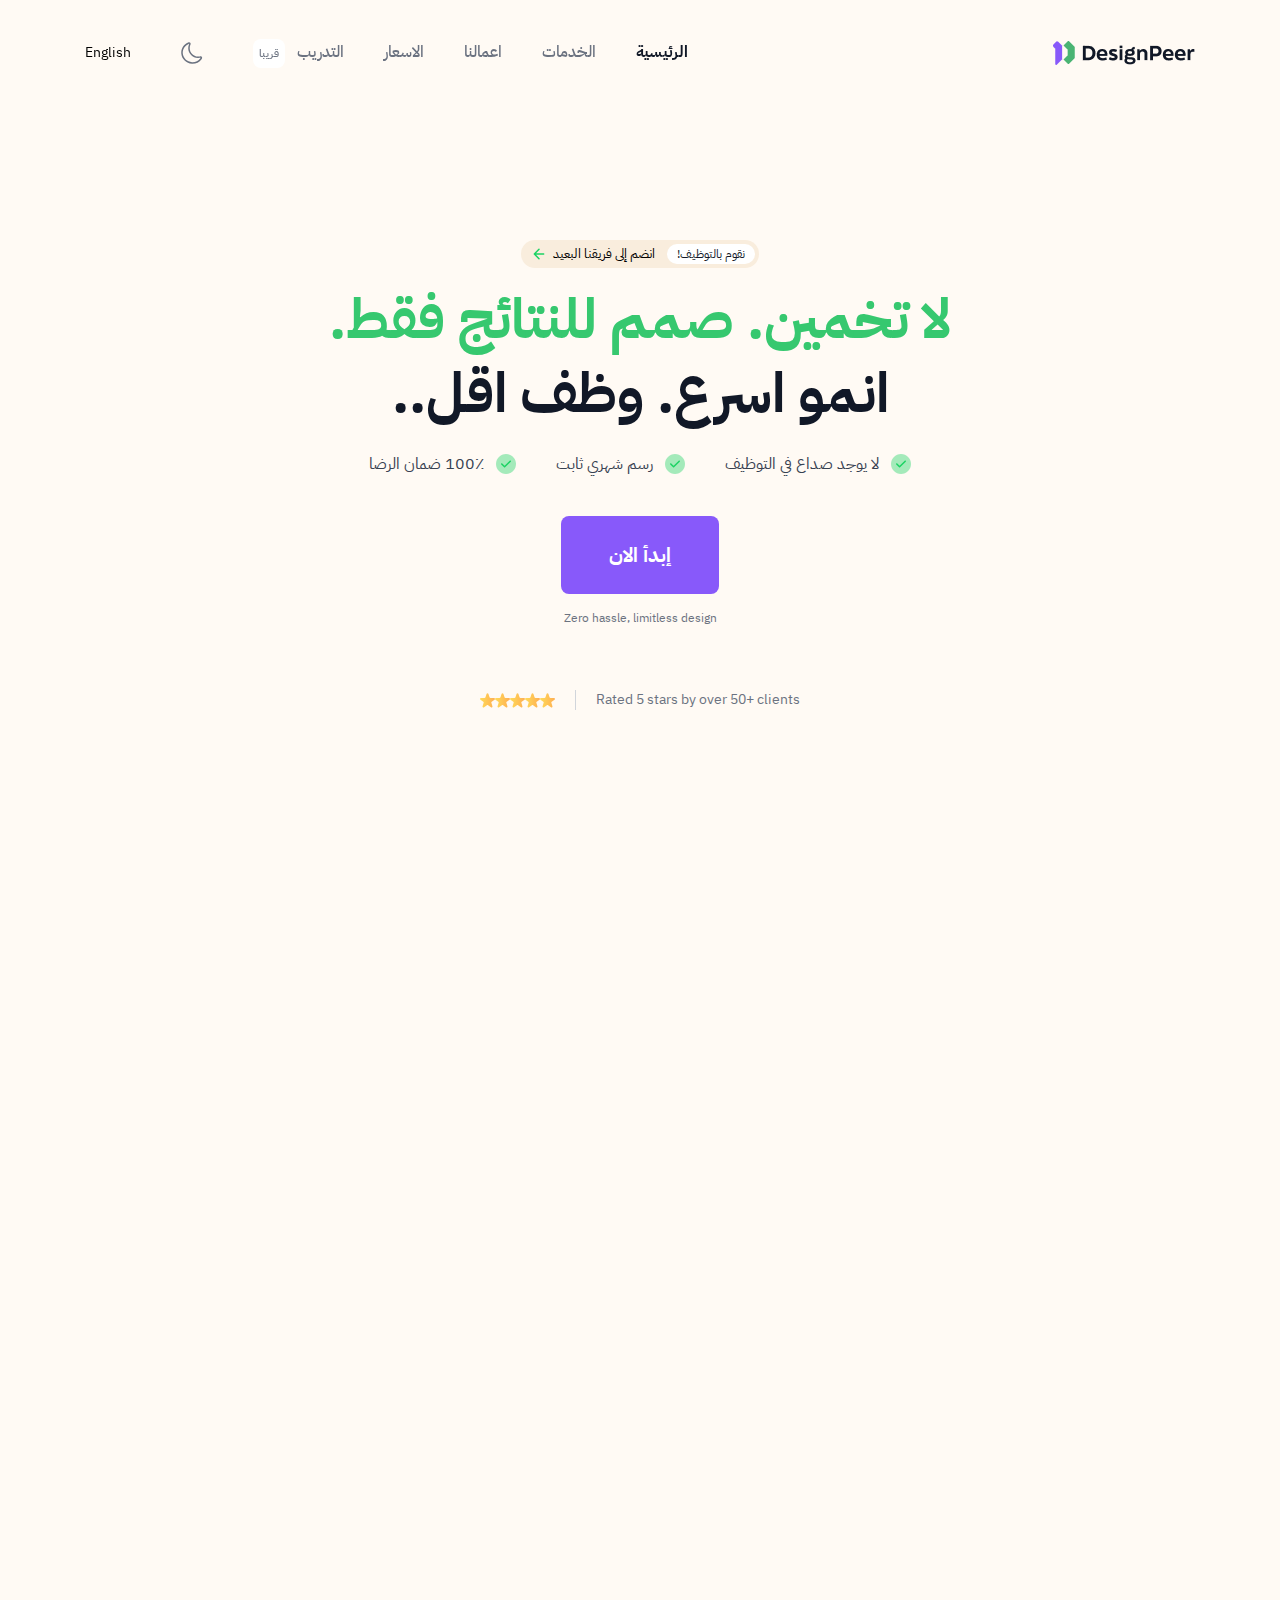
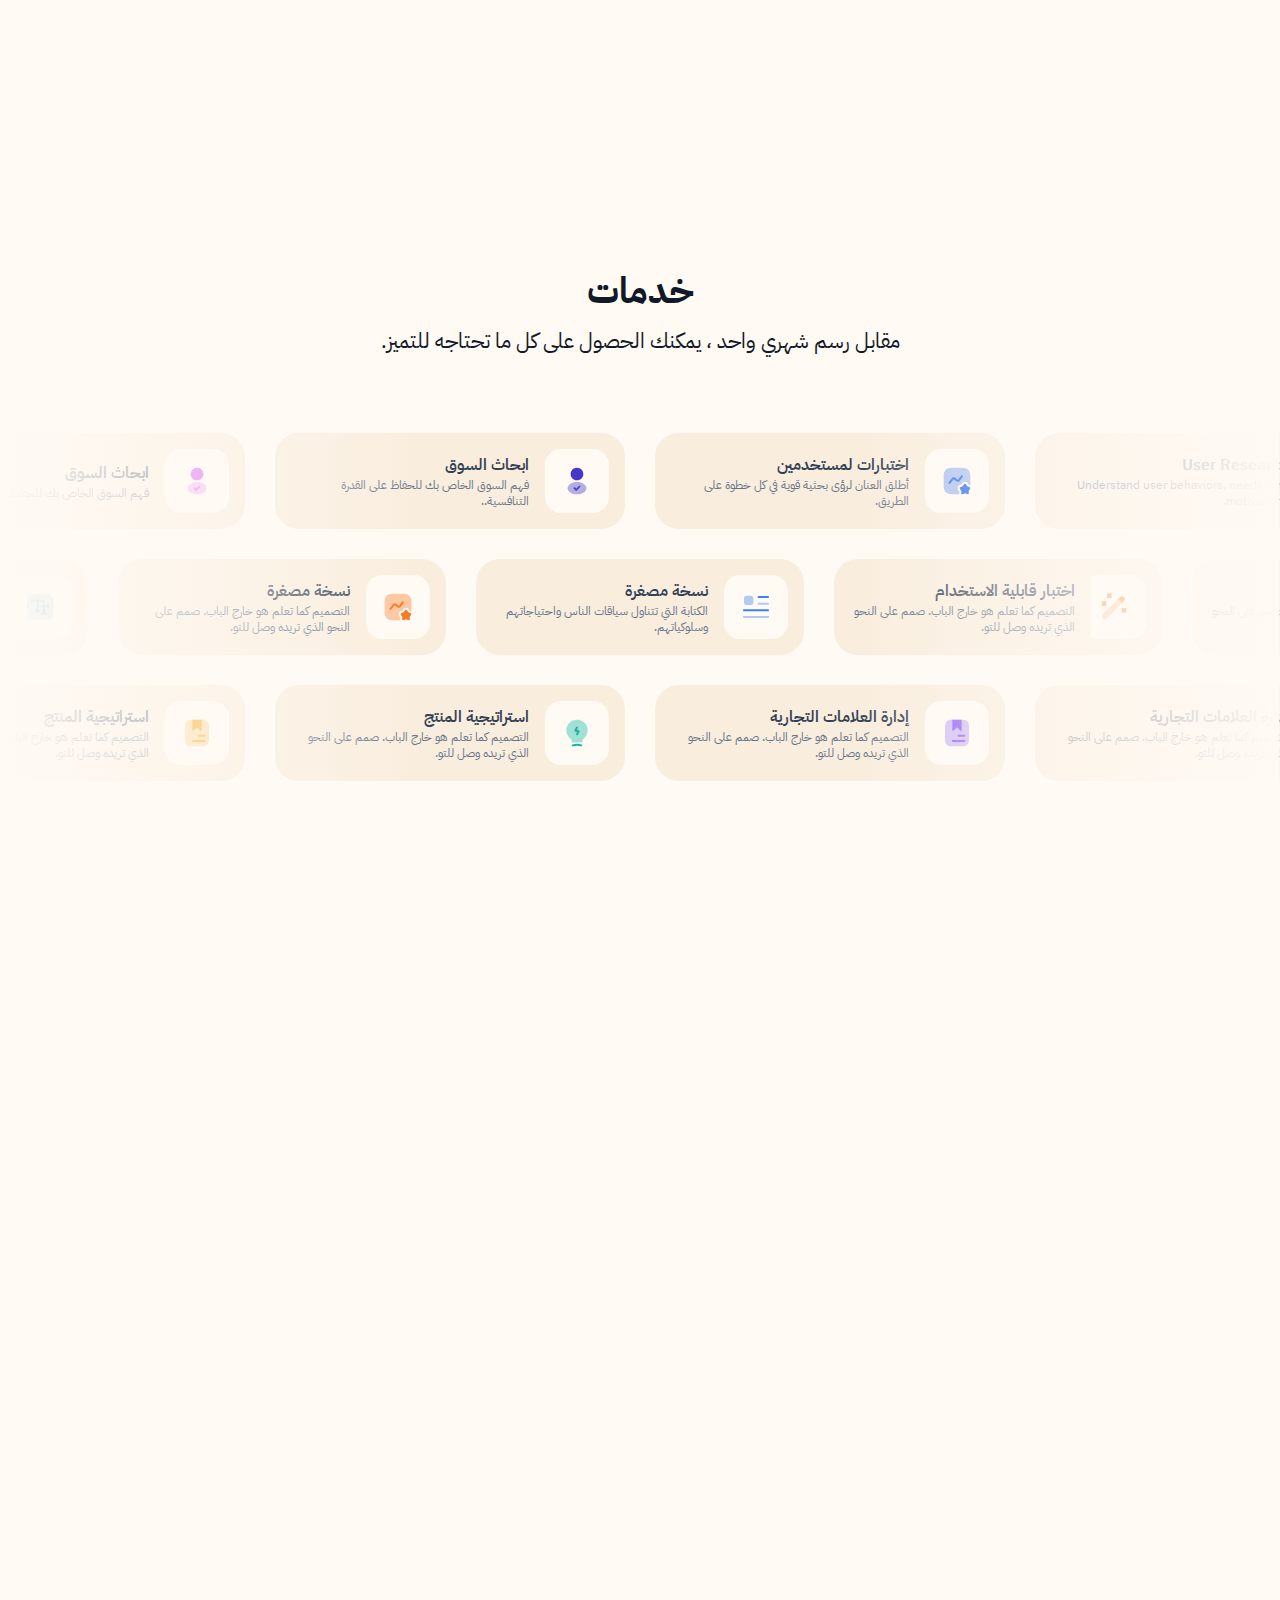
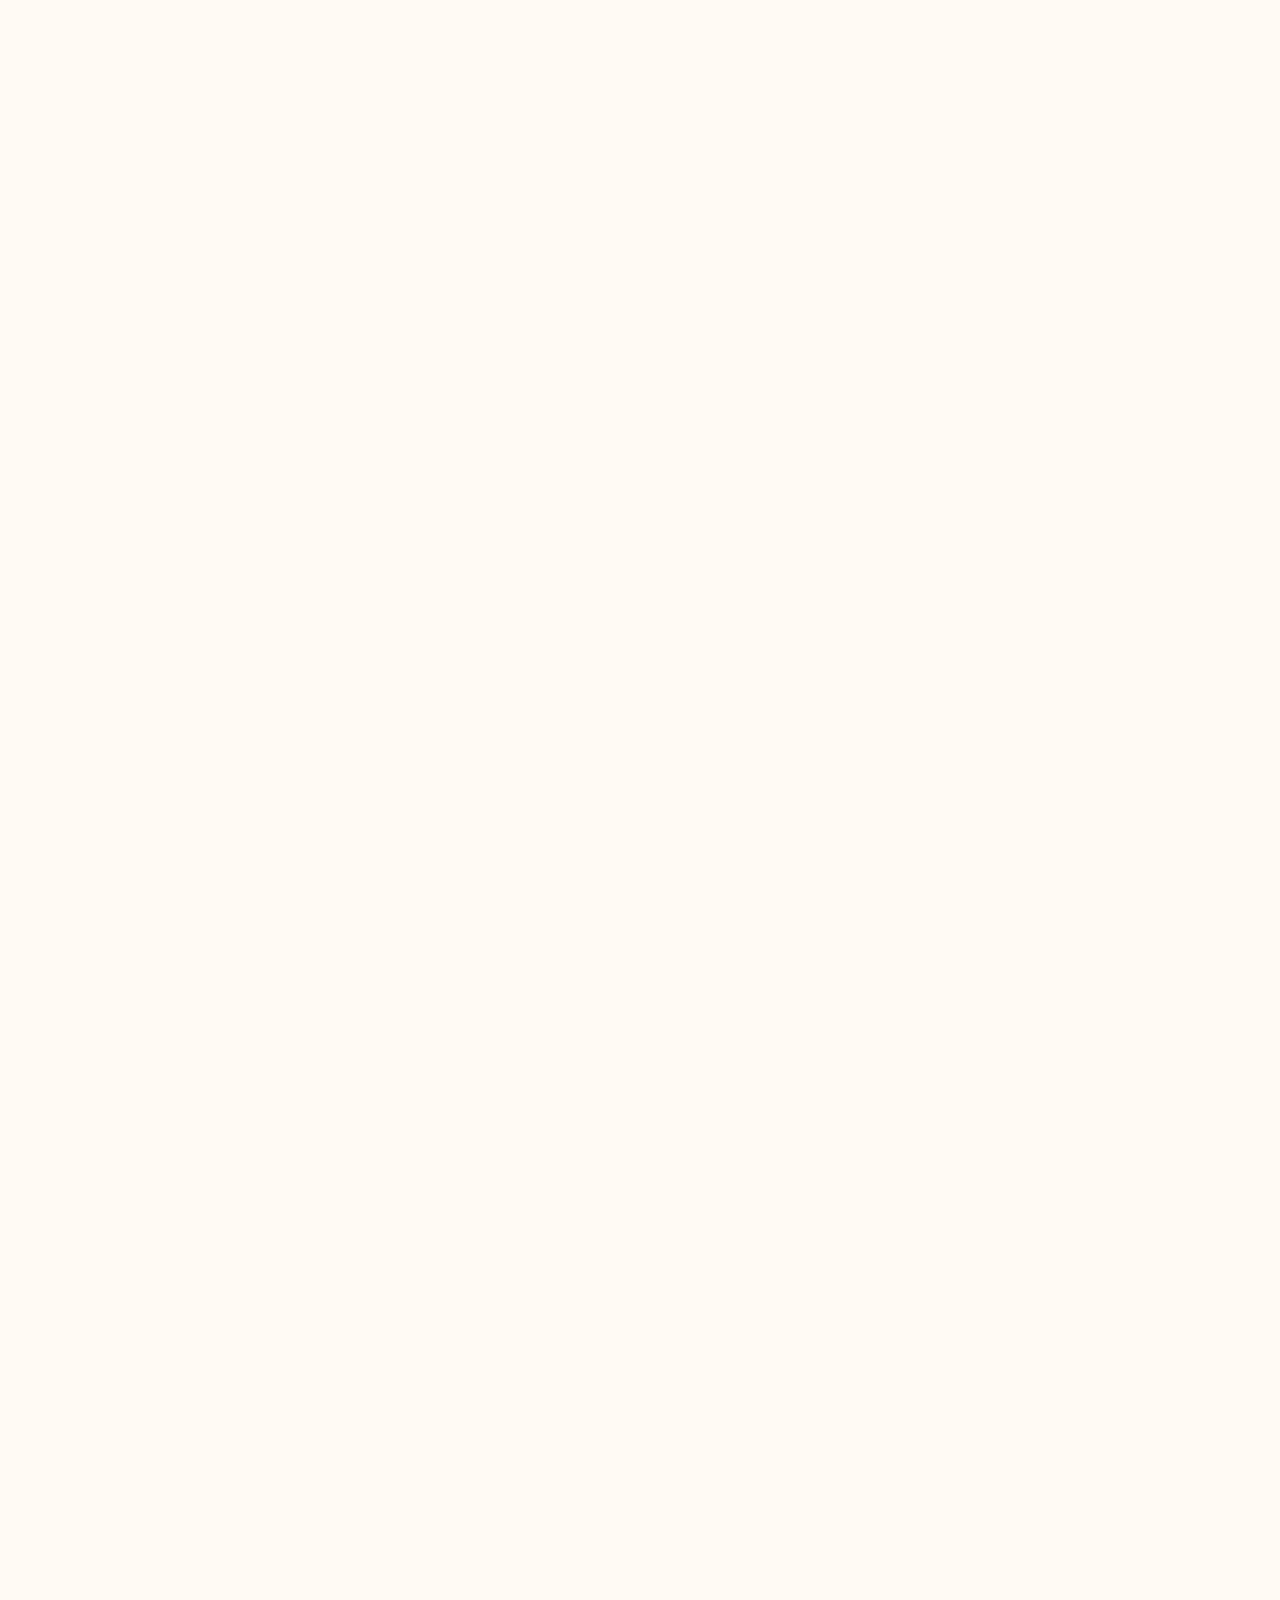
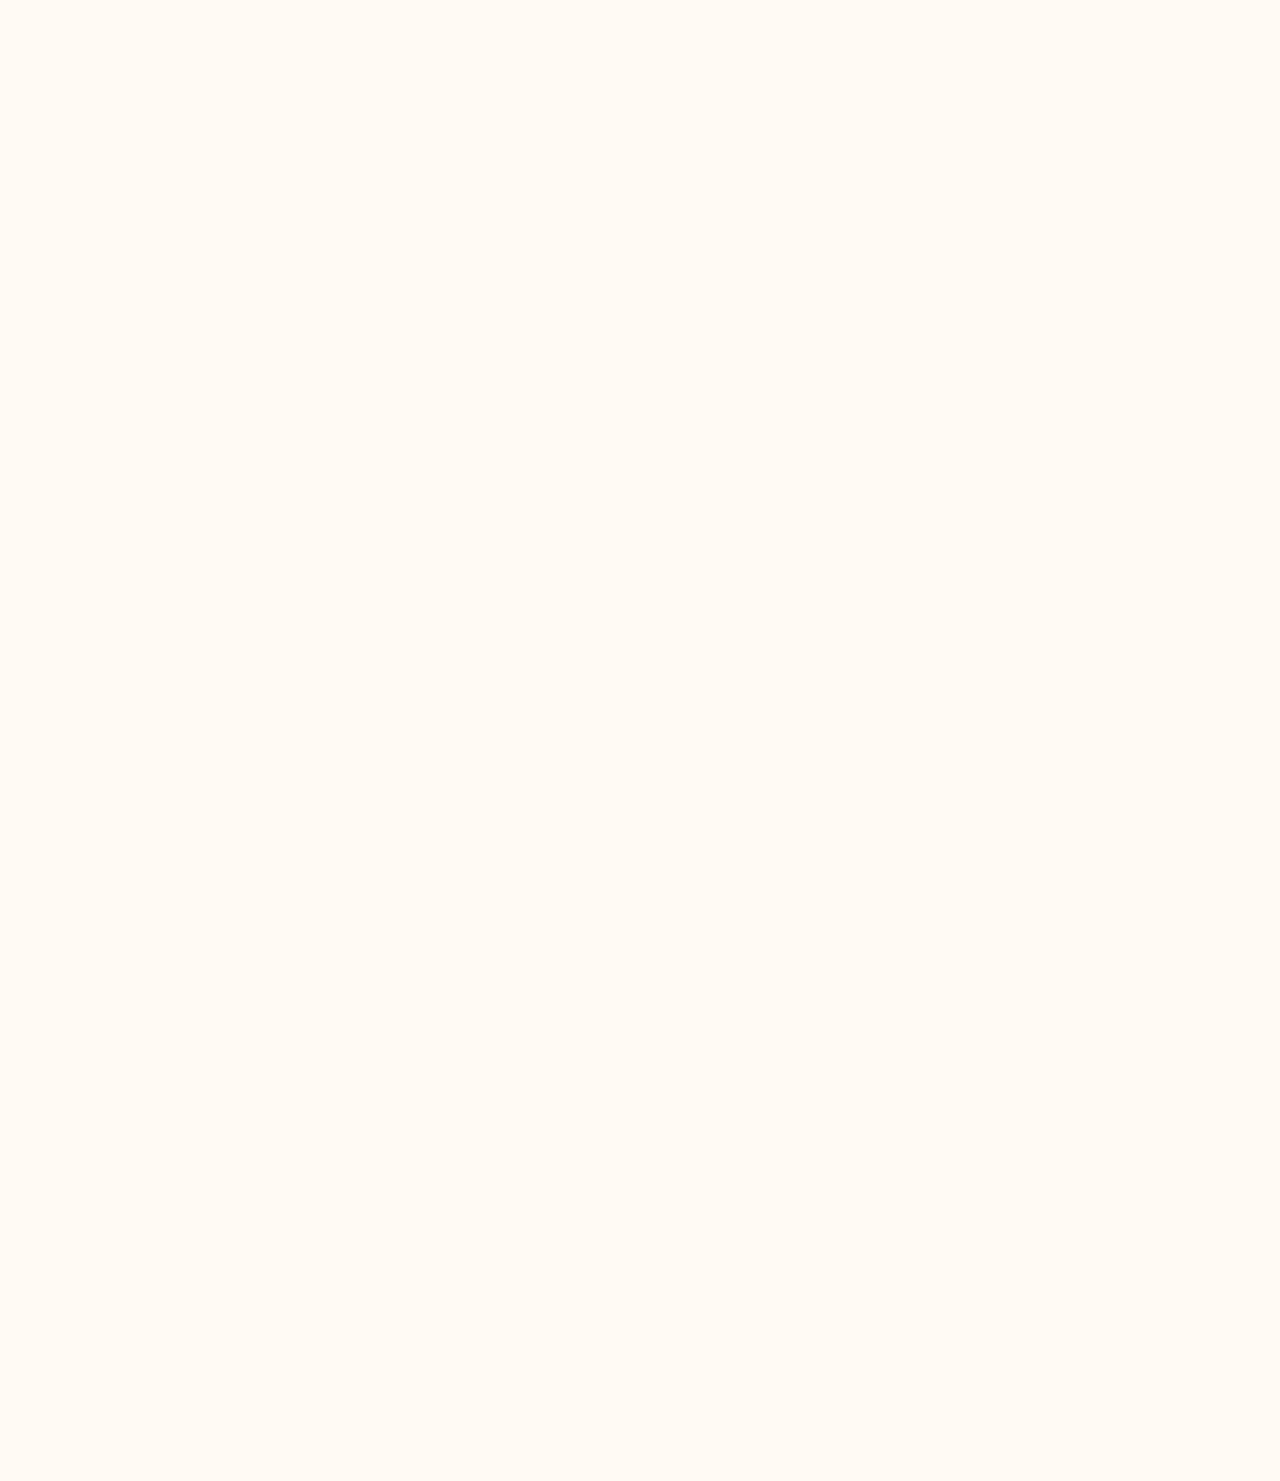
==== index-ar.html @ c89003fd "dfggf" ====
<!DOCTYPE html>
<html lang="en" dir="rtl">

<head>
    <meta charset="UTF-8" />
    <meta http-equiv="X-UA-Compatible" content="IE=edge" />
    <meta name="viewport" content="width=device-width, initial-scale=1.0" />
    <meta name="description" content="desccription will be here" />
    <title>Document</title>
    <link href="https://unpkg.com/aos@2.3.1/dist/aos.css" rel="stylesheet" />
    <link rel="stylesheet" href="https://cdnjs.cloudflare.com/ajax/libs/OwlCarousel2/2.3.4/assets/owl.carousel.css"
        integrity="sha512-UTNP5BXLIptsaj5WdKFrkFov94lDx+eBvbKyoe1YAfjeRPC+gT5kyZ10kOHCfNZqEui1sxmqvodNUx3KbuYI/A=="
        crossorigin="anonymous" referrerpolicy="no-referrer" />
    <link rel="stylesheet" href="https://cdnjs.cloudflare.com/ajax/libs/OwlCarousel2/2.3.4/assets/owl.theme.default.css"
        integrity="sha512-OTcub78R3msOCtY3Tc6FzeDJ8N9qvQn1Ph49ou13xgA9VsH9+LRxoFU6EqLhW4+PKRfU+/HReXmSZXHEkpYoOA=="
        crossorigin="anonymous" referrerpolicy="no-referrer" />
    <link rel="stylesheet" href="assets/css/styles.css" />
</head>

<body class="font-Grotesk rtl:font-IBM scroll-smooth">
    <div class="dark:bg-darkclr bg-[#FFFAF4]">
        <!-- start DP header  -->
        <header id="header" class="sticky top-0 z-50">
            <div class="container mx-auto">
                <div class="flex items-center justify-between py-10 px-6 md:px-0 md:py-0">
                    <a href="index-ar.html" class="logo">
                        <img class="block dark:hidden" src="assets/images/logo.png" alt="logo">
                        <img class="hidden dark:block" src="assets/images/logodark.png" alt="logo">
                    </a>
                    <div
                        class="mobile-menu transition z-auto duration-300 sm:flex flex-col md:flex-row  md:items-center justify-end fixed  w-screen md:w-auto md:h-auto h-screen top-0 left-0 hidden md:translate-x-0 dark:bg-[#0F141F] dark:md:bg-transparent bg-secondary md:bg-transparent md:static p-10 md:p-0">
                        <ul class="list-none md:flex  gap-10 py-10">
                            <li class="mb-10 md:mb-0 leading-6 w-full md:w-auto ">
                                <a class="dark:text-white text-[30px] md:text-base text-[#111827] font-bold"
                                    href="#">الرئيسية</a>
                            </li>
                            <li class="mb-10 md:mb-0 leading-6 w-full md:w-auto ">
                                <a class="dark:text-[#9CA3AF] text-[30px] md:text-base text-[#6B7280] font-medium"
                                    href="#">الخدمات</a>
                            </li>
                            <li class="mb-10 md:mb-0 leading-6 w-full md:w-auto ">
                                <a class="dark:text-[#9CA3AF] text-[30px] md:text-base text-[#6B7280] font-medium"
                                    href="#">اعمالنا</a>
                            </li>
                            <li class="mb-10 md:mb-0 leading-6 w-full md:w-auto ">
                                <a class="dark:text-[#9CA3AF] text-[30px] md:text-base text-[#6B7280] font-medium"
                                    href="#">الاسعار</a>
                            </li>
                            <li
                                class="pb-10 md:pb-0 leading-6 w-full md:w-auto md:border-none border-b dark:border-b-gray-600 ">
                                <a class="dark:text-[#9CA3AF] text-[30px] md:text-base text-[#6B7280] font-medium"
                                    href="#">
                                    التدريب
                                    <span
                                        class="p-1.5  ltr:ml-2 rtl:mr-2 bg-white t-[#6B7280] rounded-lg text-[11px] dark:bg-[#374151]">قريبا</span>
                                </a>
                            </li>
                            <div class="menu-close-btn absolute top-[30px] right-[30px] md:hidden">
                                <svg width="29" height="29" viewBox="0 0 29 29" fill="none"
                                    xmlns="http://www.w3.org/2000/svg">
                                    <path
                                        d="M24.4546 27C23.7301 27 23.0136 26.7362 22.4411 26.164L2.11485 5.84701C1.01705 4.74971 1.01705 2.92046 2.11485 1.82316C3.2129 0.725612 5.04377 0.725612 6.14182 1.82316L26.4681 22.1402C27.5619 23.2335 27.5658 25.0534 26.48 26.152C25.877 26.7091 25.1448 27 24.4546 27Z"
                                        fill="#475569" stroke="#0F141F" stroke-width="2" />
                                    <path
                                        d="M3.83684 27.2915C3.11235 27.2915 2.39583 27.0277 1.82335 26.4555C0.72555 25.3582 0.725551 23.529 1.82335 22.4317L22.1496 2.11467C23.2476 1.01712 25.0785 1.01712 26.1766 2.11467C27.2744 3.21197 27.2744 5.04122 26.1766 6.13852L5.85033 26.4555C5.27784 27.0277 4.56132 27.2915 3.83684 27.2915Z"
                                        fill="#475569" stroke="#0F141F" stroke-width="2" />
                                </svg>

                            </div>
                        </ul>
                        <div class="flex items-center justify-between">
                            <div id="dark-mode-btn" class="flex items-center md:mx-[50px]">
                                <svg class="block dark:hidden cursor-pointer" width="22" height="22" viewBox="0 0 22 22"
                                    fill="none" xmlns="http://www.w3.org/2000/svg">
                                    <path
                                        d="M11.4599 21.7501C11.2899 21.7501 11.1199 21.7501 10.9499 21.7401C5.34995 21.4901 0.669948 16.9801 0.279948 11.4801C-0.0600518 6.76011 2.66995 2.35011 7.06995 0.500114C8.31995 -0.0198855 8.97995 0.380114 9.25995 0.670114C9.53995 0.950114 9.92995 1.60011 9.40995 2.79011C8.94995 3.85011 8.71995 4.98011 8.72995 6.14011C8.74995 10.5701 12.4299 14.3301 16.9199 14.5101C17.5699 14.5401 18.2099 14.4901 18.8299 14.3801C20.1499 14.1401 20.6999 14.6701 20.9099 15.0101C21.1199 15.3501 21.3599 16.0801 20.5599 17.1601C18.4399 20.0601 15.0699 21.7501 11.4599 21.7501ZM1.76995 11.3701C2.10995 16.1301 6.16995 20.0301 11.0099 20.2401C14.2999 20.4001 17.4199 18.9001 19.3399 16.2801C19.4899 16.0701 19.5599 15.9201 19.5899 15.8401C19.4999 15.8301 19.3399 15.8201 19.0899 15.8701C18.3599 16.0001 17.5999 16.0501 16.8499 16.0201C11.5699 15.8101 7.24995 11.3801 7.21995 6.16011C7.21995 4.78011 7.48995 3.45011 8.03995 2.20011C8.13995 1.98011 8.15995 1.83011 8.16995 1.75011C8.07995 1.75011 7.91995 1.77011 7.65995 1.88011C3.84995 3.48011 1.48995 7.30011 1.76995 11.3701Z"
                                        fill="#6B7280" />
                                </svg>

                                <svg class="hidden dark:block cursor-pointer" width="22" height="22" viewBox="0 0 22 22"
                                    fill="none" xmlns="http://www.w3.org/2000/svg">
                                    <path
                                        d="M11 18.25C7 18.25 3.75 15 3.75 11C3.75 7 7 3.75 11 3.75C15 3.75 18.25 7 18.25 11C18.25 15 15 18.25 11 18.25ZM11 5.25C7.83 5.25 5.25 7.83 5.25 11C5.25 14.17 7.83 16.75 11 16.75C14.17 16.75 16.75 14.17 16.75 11C16.75 7.83 14.17 5.25 11 5.25Z"
                                        fill="#9CA3AF" />
                                    <path
                                        d="M11 21.96C10.45 21.96 10 21.55 10 21V20.92C10 20.37 10.45 19.92 11 19.92C11.55 19.92 12 20.37 12 20.92C12 21.47 11.55 21.96 11 21.96ZM18.14 19.14C17.88 19.14 17.63 19.04 17.43 18.85L17.3 18.72C16.91 18.33 16.91 17.7 17.3 17.31C17.69 16.92 18.32 16.92 18.71 17.31L18.84 17.44C19.23 17.83 19.23 18.46 18.84 18.85C18.65 19.04 18.4 19.14 18.14 19.14ZM3.86 19.14C3.6 19.14 3.35 19.04 3.15 18.85C2.76 18.46 2.76 17.83 3.15 17.44L3.28 17.31C3.67 16.92 4.3 16.92 4.69 17.31C5.08 17.7 5.08 18.33 4.69 18.72L4.56 18.85C4.37 19.04 4.11 19.14 3.86 19.14ZM21 12H20.92C20.37 12 19.92 11.55 19.92 11C19.92 10.45 20.37 10 20.92 10C21.47 10 21.96 10.45 21.96 11C21.96 11.55 21.55 12 21 12ZM1.08 12H1C0.45 12 0 11.55 0 11C0 10.45 0.45 10 1 10C1.55 10 2.04 10.45 2.04 11C2.04 11.55 1.63 12 1.08 12ZM18.01 4.99C17.75 4.99 17.5 4.89 17.3 4.7C16.91 4.31 16.91 3.68 17.3 3.29L17.43 3.16C17.82 2.77 18.45 2.77 18.84 3.16C19.23 3.55 19.23 4.18 18.84 4.57L18.71 4.7C18.52 4.89 18.27 4.99 18.01 4.99ZM3.99 4.99C3.73 4.99 3.48 4.89 3.28 4.7L3.15 4.56C2.76 4.17 2.76 3.54 3.15 3.15C3.54 2.76 4.17 2.76 4.56 3.15L4.69 3.28C5.08 3.67 5.08 4.3 4.69 4.69C4.5 4.89 4.24 4.99 3.99 4.99ZM11 2.04C10.45 2.04 10 1.63 10 1.08V1C10 0.45 10.45 0 11 0C11.55 0 12 0.45 12 1C12 1.55 11.55 2.04 11 2.04Z"
                                        fill="#9CA3AF" />
                                </svg>


                            </div>
                            <a href="index.html" class="dark:text-[#9CA3AF] font-IBM text-sm">English</a>
                        </div>
                    </div>
                    <span class="mobile-menu-btn block md:hidden">
                        <svg width="40" height="40" viewBox="0 0 40 40" fill="none" xmlns="http://www.w3.org/2000/svg">
                            <path opacity="0.4"
                                d="M26.9835 3.3335H13.0168C6.95016 3.3335 3.3335 6.95016 3.3335 13.0168V26.9668C3.3335 33.0502 6.95016 36.6668 13.0168 36.6668H26.9668C33.0335 36.6668 36.6502 33.0502 36.6502 26.9835V13.0168C36.6668 6.95016 33.0502 3.3335 26.9835 3.3335Z"
                                fill="#CBD5E1" />
                            <path
                                d="M28.3332 13.75H11.6665C10.9832 13.75 10.4165 13.1833 10.4165 12.5C10.4165 11.8167 10.9832 11.25 11.6665 11.25H28.3332C29.0165 11.25 29.5832 11.8167 29.5832 12.5C29.5832 13.1833 29.0165 13.75 28.3332 13.75Z"
                                fill="#CBD5E1" />
                            <path
                                d="M28.3332 21.25H11.6665C10.9832 21.25 10.4165 20.6833 10.4165 20C10.4165 19.3167 10.9832 18.75 11.6665 18.75H28.3332C29.0165 18.75 29.5832 19.3167 29.5832 20C29.5832 20.6833 29.0165 21.25 28.3332 21.25Z"
                                fill="#CBD5E1" />
                            <path
                                d="M28.3332 28.75H11.6665C10.9832 28.75 10.4165 28.1833 10.4165 27.5C10.4165 26.8167 10.9832 26.25 11.6665 26.25H28.3332C29.0165 26.25 29.5832 26.8167 29.5832 27.5C29.5832 28.1833 29.0165 28.75 28.3332 28.75Z"
                                fill="#CBD5E1" />
                        </svg>

                    </span>
                </div>
            </div>
        </header>
        <!-- end DP header  -->

        <!-- start DP main page content  -->
        <main class="px-6 md:px-0">
            <!-- start section  -->
            <section class=" pt-[134px] ">
                <div class="container mx-auto">
                    <div class=" md:text-center ">
                        <div class=" md:text-center ">
                            <div
                                class="inline-flex items-center  gap-[12px] rounded-full mx-auto bg-secondary dark:bg-[#282F40]">
                                <span
                                    class="mr-1 text-[#111827] dark:bg-[#131A2A] dark:text-white py-0.5 px-[10px] text-xs my-1 bg-white rounded-full">
                                    نقوم بالتوظيف!
                                </span>
                                <span class="flex items-center gap-2 text-[13px] ltr:mr-3 rtl:ml-3 dark:text-[#D1D5DB]">
                                    انضم إلى فريقنا البعيد
                                    <svg width="12" height="12" viewBox="0 0 12 12" fill="none"
                                        xmlns="http://www.w3.org/2000/svg">
                                        <path
                                            d="M10.6665 5.99984L1.33317 5.99984M1.33317 5.99984L5.99984 10.6665M1.33317 5.99984L5.99984 1.33317"
                                            stroke="#1BD363" stroke-width="1.5" stroke-linecap="round"
                                            stroke-linejoin="round" />
                                    </svg>

                                </span>
                            </div>
                        </div>
                    </div>
                    <h1 class="mt-4 ">
                        <span class="md:text-center block text-[40px]  md:text-heroar font-bold text-[#36C86F]">لا
                            تخمين. صمم
                            للنتائج فقط.
                        </span>
                        <span
                            class="md:text-center block text-3xl mt-1 md:text-heroar font-bold text-[#111827] dark:text-white">
                            انمو اسرع. وظف اقل..</span>
                    </h1>
                    <div class="md:flex  justify-center gap-10 mt-6">
                        <div class="flex items-center mb-2 md:mb-0 gap-3">
                            <span>
                                <svg width="20" height="20" viewBox="0 0 20 20" fill="none"
                                    xmlns="http://www.w3.org/2000/svg">
                                    <path opacity="0.4"
                                        d="M10 20C15.5228 20 20 15.5228 20 10C20 4.47715 15.5228 0 10 0C4.47715 0 0 4.47715 0 10C0 15.5228 4.47715 20 10 20Z"
                                        fill="#1BD363" />
                                    <path
                                        d="M8.57994 13.5801C8.37994 13.5801 8.18994 13.5001 8.04994 13.3601L5.21994 10.5301C4.92994 10.2401 4.92994 9.7601 5.21994 9.4701C5.50994 9.1801 5.98994 9.1801 6.27994 9.4701L8.57994 11.7701L13.7199 6.6301C14.0099 6.3401 14.4899 6.3401 14.7799 6.6301C15.0699 6.9201 15.0699 7.4001 14.7799 7.6901L9.10994 13.3601C8.96994 13.5001 8.77994 13.5801 8.57994 13.5801Z"
                                        fill="#1BD363" />
                                </svg>
                            </span>
                            <span class="text-[#374151] dark:text-[#9CA3AF]">لا يوجد صداع في التوظيف</span>
                        </div>
                        <div class="flex items-center mb-2 md:mb-0 gap-3">
                            <span>
                                <svg width="20" height="20" viewBox="0 0 20 20" fill="none"
                                    xmlns="http://www.w3.org/2000/svg">
                                    <path opacity="0.4"
                                        d="M10 20C15.5228 20 20 15.5228 20 10C20 4.47715 15.5228 0 10 0C4.47715 0 0 4.47715 0 10C0 15.5228 4.47715 20 10 20Z"
                                        fill="#1BD363" />
                                    <path
                                        d="M8.57994 13.5801C8.37994 13.5801 8.18994 13.5001 8.04994 13.3601L5.21994 10.5301C4.92994 10.2401 4.92994 9.7601 5.21994 9.4701C5.50994 9.1801 5.98994 9.1801 6.27994 9.4701L8.57994 11.7701L13.7199 6.6301C14.0099 6.3401 14.4899 6.3401 14.7799 6.6301C15.0699 6.9201 15.0699 7.4001 14.7799 7.6901L9.10994 13.3601C8.96994 13.5001 8.77994 13.5801 8.57994 13.5801Z"
                                        fill="#1BD363" />
                                </svg>
                            </span>
                            <span class="text-[#374151] dark:text-[#9CA3AF]">رسم شهري ثابت</span>
                        </div>
                        <div class="flex items-center mb-2 md:mb-0 gap-3">
                            <span>
                                <svg width="20" height="20" viewBox="0 0 20 20" fill="none"
                                    xmlns="http://www.w3.org/2000/svg">
                                    <path opacity="0.4"
                                        d="M10 20C15.5228 20 20 15.5228 20 10C20 4.47715 15.5228 0 10 0C4.47715 0 0 4.47715 0 10C0 15.5228 4.47715 20 10 20Z"
                                        fill="#1BD363" />
                                    <path
                                        d="M8.57994 13.5801C8.37994 13.5801 8.18994 13.5001 8.04994 13.3601L5.21994 10.5301C4.92994 10.2401 4.92994 9.7601 5.21994 9.4701C5.50994 9.1801 5.98994 9.1801 6.27994 9.4701L8.57994 11.7701L13.7199 6.6301C14.0099 6.3401 14.4899 6.3401 14.7799 6.6301C15.0699 6.9201 15.0699 7.4001 14.7799 7.6901L9.10994 13.3601C8.96994 13.5001 8.77994 13.5801 8.57994 13.5801Z"
                                        fill="#1BD363" />
                                </svg>
                            </span>
                            <span class="text-[#374151] dark:text-[#9CA3AF]">
                                100٪ ضمان الرضا
                            </span>
                        </div>
                    </div>
                    <div class="text-center mt-10 ">
                        <button class="text-white py-6 px-12 md:w-auto w-full rounded-lg font-bold bg-primary text-20 ">
                            إبدأ الان
                        </button>
                    </div>

                    <p class="mt-4 text-center text-[#6B7280] text-xs">Zero hassle, limitless design</p>
                    <div class="flex mt-16 justify-center items-center gap-[20px]">

                        <p class="text-sm text-[#6B7280] pl-[20px] border-l-[1px] border-l-[#D1D5DB]">
                            Rated 5 stars by over
                            <span
                                class="dark:text-transparent dark:bg-clip-text  dark:from-[#00F5A0] dark:to-[#00D9F5] dark:bg-gradient-to-r">50+
                                clients</span>
                        </p>
                        <div class=" flex items-center">
                            <svg width="15" height="15" viewBox="0 0 15 15" fill="none"
                                xmlns="http://www.w3.org/2000/svg">
                                <path
                                    d="M6.54894 0.92705C6.8483 0.00573924 8.1517 0.00573965 8.45106 0.92705L9.52063 4.21885C9.6545 4.63087 10.0385 4.90983 10.4717 4.90983H13.9329C14.9016 4.90983 15.3044 6.14945 14.5207 6.71885L11.7205 8.75329C11.37 9.00793 11.2234 9.4593 11.3572 9.87132L12.4268 13.1631C12.7261 14.0844 11.6717 14.8506 10.888 14.2812L8.08779 12.2467C7.7373 11.9921 7.2627 11.9921 6.91221 12.2467L4.11204 14.2812C3.32833 14.8506 2.27385 14.0844 2.5732 13.1631L3.64277 9.87132C3.77665 9.4593 3.62999 9.00793 3.2795 8.75329L0.479333 6.71885C-0.304381 6.14945 0.0983948 4.90983 1.06712 4.90983H4.52832C4.96154 4.90983 5.3455 4.63087 5.47937 4.21885L6.54894 0.92705Z"
                                    fill="url(#paint0_linear_135_522)" />
                                <defs>
                                    <linearGradient id="paint0_linear_135_522" x1="-2.5" y1="8" x2="17.5" y2="8"
                                        gradientUnits="userSpaceOnUse">
                                        <stop stop-color="#FFE259" />
                                        <stop offset="1" stop-color="#FFA751" />
                                    </linearGradient>
                                </defs>
                            </svg>
                            <svg width="15" height="15" viewBox="0 0 15 15" fill="none"
                                xmlns="http://www.w3.org/2000/svg">
                                <path
                                    d="M6.54894 0.92705C6.8483 0.00573924 8.1517 0.00573965 8.45106 0.92705L9.52063 4.21885C9.6545 4.63087 10.0385 4.90983 10.4717 4.90983H13.9329C14.9016 4.90983 15.3044 6.14945 14.5207 6.71885L11.7205 8.75329C11.37 9.00793 11.2234 9.4593 11.3572 9.87132L12.4268 13.1631C12.7261 14.0844 11.6717 14.8506 10.888 14.2812L8.08779 12.2467C7.7373 11.9921 7.2627 11.9921 6.91221 12.2467L4.11204 14.2812C3.32833 14.8506 2.27385 14.0844 2.5732 13.1631L3.64277 9.87132C3.77665 9.4593 3.62999 9.00793 3.2795 8.75329L0.479333 6.71885C-0.304381 6.14945 0.0983948 4.90983 1.06712 4.90983H4.52832C4.96154 4.90983 5.3455 4.63087 5.47937 4.21885L6.54894 0.92705Z"
                                    fill="url(#paint0_linear_135_522)" />
                                <defs>
                                    <linearGradient id="paint0_linear_135_522" x1="-2.5" y1="8" x2="17.5" y2="8"
                                        gradientUnits="userSpaceOnUse">
                                        <stop stop-color="#FFE259" />
                                        <stop offset="1" stop-color="#FFA751" />
                                    </linearGradient>
                                </defs>
                            </svg>
                            <svg width="15" height="15" viewBox="0 0 15 15" fill="none"
                                xmlns="http://www.w3.org/2000/svg">
                                <path
                                    d="M6.54894 0.92705C6.8483 0.00573924 8.1517 0.00573965 8.45106 0.92705L9.52063 4.21885C9.6545 4.63087 10.0385 4.90983 10.4717 4.90983H13.9329C14.9016 4.90983 15.3044 6.14945 14.5207 6.71885L11.7205 8.75329C11.37 9.00793 11.2234 9.4593 11.3572 9.87132L12.4268 13.1631C12.7261 14.0844 11.6717 14.8506 10.888 14.2812L8.08779 12.2467C7.7373 11.9921 7.2627 11.9921 6.91221 12.2467L4.11204 14.2812C3.32833 14.8506 2.27385 14.0844 2.5732 13.1631L3.64277 9.87132C3.77665 9.4593 3.62999 9.00793 3.2795 8.75329L0.479333 6.71885C-0.304381 6.14945 0.0983948 4.90983 1.06712 4.90983H4.52832C4.96154 4.90983 5.3455 4.63087 5.47937 4.21885L6.54894 0.92705Z"
                                    fill="url(#paint0_linear_135_522)" />
                                <defs>
                                    <linearGradient id="paint0_linear_135_522" x1="-2.5" y1="8" x2="17.5" y2="8"
                                        gradientUnits="userSpaceOnUse">
                                        <stop stop-color="#FFE259" />
                                        <stop offset="1" stop-color="#FFA751" />
                                    </linearGradient>
                                </defs>
                            </svg>
                            <svg width="15" height="15" viewBox="0 0 15 15" fill="none"
                                xmlns="http://www.w3.org/2000/svg">
                                <path
                                    d="M6.54894 0.92705C6.8483 0.00573924 8.1517 0.00573965 8.45106 0.92705L9.52063 4.21885C9.6545 4.63087 10.0385 4.90983 10.4717 4.90983H13.9329C14.9016 4.90983 15.3044 6.14945 14.5207 6.71885L11.7205 8.75329C11.37 9.00793 11.2234 9.4593 11.3572 9.87132L12.4268 13.1631C12.7261 14.0844 11.6717 14.8506 10.888 14.2812L8.08779 12.2467C7.7373 11.9921 7.2627 11.9921 6.91221 12.2467L4.11204 14.2812C3.32833 14.8506 2.27385 14.0844 2.5732 13.1631L3.64277 9.87132C3.77665 9.4593 3.62999 9.00793 3.2795 8.75329L0.479333 6.71885C-0.304381 6.14945 0.0983948 4.90983 1.06712 4.90983H4.52832C4.96154 4.90983 5.3455 4.63087 5.47937 4.21885L6.54894 0.92705Z"
                                    fill="url(#paint0_linear_135_522)" />
                                <defs>
                                    <linearGradient id="paint0_linear_135_522" x1="-2.5" y1="8" x2="17.5" y2="8"
                                        gradientUnits="userSpaceOnUse">
                                        <stop stop-color="#FFE259" />
                                        <stop offset="1" stop-color="#FFA751" />
                                    </linearGradient>
                                </defs>
                            </svg>
                            <svg width="15" height="15" viewBox="0 0 15 15" fill="none"
                                xmlns="http://www.w3.org/2000/svg">
                                <path
                                    d="M6.54894 0.92705C6.8483 0.00573924 8.1517 0.00573965 8.45106 0.92705L9.52063 4.21885C9.6545 4.63087 10.0385 4.90983 10.4717 4.90983H13.9329C14.9016 4.90983 15.3044 6.14945 14.5207 6.71885L11.7205 8.75329C11.37 9.00793 11.2234 9.4593 11.3572 9.87132L12.4268 13.1631C12.7261 14.0844 11.6717 14.8506 10.888 14.2812L8.08779 12.2467C7.7373 11.9921 7.2627 11.9921 6.91221 12.2467L4.11204 14.2812C3.32833 14.8506 2.27385 14.0844 2.5732 13.1631L3.64277 9.87132C3.77665 9.4593 3.62999 9.00793 3.2795 8.75329L0.479333 6.71885C-0.304381 6.14945 0.0983948 4.90983 1.06712 4.90983H4.52832C4.96154 4.90983 5.3455 4.63087 5.47937 4.21885L6.54894 0.92705Z"
                                    fill="url(#paint0_linear_135_522)" />
                                <defs>
                                    <linearGradient id="paint0_linear_135_522" x1="-2.5" y1="8" x2="17.5" y2="8"
                                        gradientUnits="userSpaceOnUse">
                                        <stop stop-color="#FFE259" />
                                        <stop offset="1" stop-color="#FFA751" />
                                    </linearGradient>
                                </defs>
                            </svg>


                        </div>
                    </div>


                </div>
            </section>
            <!-- start section  -->
            <section dir="ltr" class="mt-10" data-aos="fade-up" data-aos-duration="2000">
                <div class="container mx-auto">
                    <div class="relative owl-carousel owl-theme carousel-1"  data-aos="fade-up" data-aos-duration="2000">
                        <div class="item flex items-center justify-center">
                            <div class="h-[49px] w-[108px]">
                                <img src="assets/images/brand-1.png" alt="er" />
                            </div>
                        </div>
                        <div class="item flex items-center justify-center">
                            <div class="h-[49px] w-[121px]">
                                <img src="assets/images/brand-2.png" alt="er" />
                            </div>
                        </div>
                        <div class="item flex items-center justify-center">
                            <div class="h-[49px] w-[89px]">
                                <img src="assets/images/brand-3.png" alt="er" />
                            </div>
                        </div>
                        <div class="item flex items-center justify-center">
                            <div class="h-[49px] w-[123px]">
                                <img src="assets/images/brand-4.png" alt="er" />
                            </div>
                        </div>
                        <div class="item flex items-center justify-center">
                            <div class="h-[49px] w-[55px]">
                                <img class="" src="assets/images/brand-5.png" alt="er" />
                            </div>
                        </div>
                        <div class="item flex items-center justify-center">
                            <div class="h-[49px] w-[137px]">
                                <img src="assets/images/brand-6.png" alt="er" />
                            </div>
                        </div>
                        <div class="item flex items-center justify-center">
                            <div class="h-[49px] w-[68px]">
                                <img src="assets/images/brand-7.png" alt="er" />
                            </div>
                        </div>



                    </div>
                </div>
            </section>

            <!-- start section  -->

            <section  dir="ltr"  id="work">
                <h2 class="text-2xl mt-20 text-center font-semibold mb-10 text-[#111827] dark:text-[#F9FAFB]"
                    data-aos="fade-up" data-aos-duration="2000">
                    نتائجنا تتحدث بصوت أعلى
                </h2>

                <div class="relative"  data-aos="fade-up" data-aos-duration="2000">
                    <svg class="absolute top-[-37px] left-0 dark:fill-darkclr fill-[#FFFAF4] z-10 w-full" width="1600"
                        height="85" viewBox="0 0 1600 85" fill="none" xmlns="http://www.w3.org/2000/svg">
                        <path
                            d="M1600 0.0001297L7.43092e-06 -1.01767e-05L2.6382e-06 54.8224C2.6382e-06 54.8224 434.03 84.9999 801.993 84.9999C1146.22 85 1600 54.8225 1600 54.8225L1600 0.0001297Z" />
                    </svg>
                    <svg class="absolute bottom-0 left-0 dark:fill-darkclr fill-[#FFFAF4] z-10 w-full" width="1600"
                        height="75" viewBox="0 0 1600 75" fill="none" xmlns="http://www.w3.org/2000/svg">
                        <path d="M0 75H1601V30.5C1601 30.5 1167.74 0.5 798.5 0.5C453.081 0.5 0 30.5 0 30.5V75Z" />
                    </svg>
                    <div class="relative owl-carousel owl-theme carousel-2">
                        <div class="item">
                            <img class="w-full" src="assets/images/image-3.jpg" alt="er" />

                        </div>
                        <div class="item">
                            <img class="w-full" src="assets/images/image-4.jpg" alt="er" />

                        </div>
                        <div class="item">
                            <img class="w-full" src="assets/images/image-5.jpg" alt="er" />

                        </div>
                        <div class="item">
                            <img class="w-full" src="assets/images/image-1.jpg" alt="er" />

                        </div>
                        <div class="item">
                            <img class="w-full" src="assets/images/image-2.jpg" alt="er" />

                        </div>
                        <div class="item">
                            <img class="w-full" src="assets/images/image-3.jpg" alt="er" />

                        </div>
                        <div class="item">
                            <img class="w-full" src="assets/images/image-4.jpg" alt="er" />

                        </div>
                        <div class="item">
                            <img class="w-full" src="assets/images/image-5.jpg" alt="er" />

                        </div>

                    </div>
                </div>

            </section>

            <!-- start section  -->
            <!-- start section  -->

            <section class="py-32">
                <div class="container mx-auto">
                    <h2 class="md:text-4xl text-[32px] text-center mb-4 font-bold text-[#111827]  dark:text-[#F9FAFB]"
                        data-aos="fade-up" data-aos-duration="2000">
                        لديك خياران
                    </h2>
                    <p class=" text-center mb-12 text-lg md:text-[21px] text-[#111827] dark:text-[#9CA3AF]"
                        data-aos="fade-up" data-aos-duration="2000">
                        إما أن تضيع الوقت والمال ، أو تنشر خبرة مثبتة الآن.
                    </p>
                    <div class="flex flex-col md:flex-row items-center gap-6 md:gap-12 md:px-[95px]" data-aos="fade-up"
                        data-aos-duration="2000">
                        <div class="p-10 w-full bg-secondary dark:bg-[#131A2A] rounded-2xl">
                            <h3 class="text-[21px] font-semibold mb-6 text-[#111827] dark:text-[#F9FAFB]">
                                يمكن أن يكون توظيف المصممين المناسبين بمثابة كابوس
                            </h3>
                            <ul class="list-none">
                                <li class="flex items-center gap-3 mb-3 text-[#374151] dark:text-[#E5E7EB]">
                                    <span
                                        class="inline-block w-3.5 h-3.5 my-1.5 border border-[#374151] rounded-sm "></span>
                                    <span>مقابلة مئات المصممين </span>
                                </li>
                                <li class="flex items-center gap-3 mb-3 text-[#374151] dark:text-[#E5E7EB]">
                                    <span
                                        class="inline-block w-3.5 h-3.5 my-1.5 border border-[#374151] rounded-sm "></span>
                                    <span>قم بتصفيةهم بناءً على أدوارهم </span>
                                </li>
                                <li class="flex items-center gap-3 mb-3 text-[#374151] dark:text-[#E5E7EB]">
                                    <span
                                        class="inline-block w-3.5 h-3.5 my-1.5 border border-[#374151] rounded-sm "></span>
                                    <span>استعن بمدير منتج لقيادتهم</span>
                                </li>
                                <li class="flex items-center gap-3 mb-3 text-[#374151] dark:text-[#E5E7EB]">
                                    <span
                                        class="inline-block w-3.5 h-3.5 my-1.5 border border-[#374151] rounded-sm "></span>
                                    <span>
                                        قم بإنشاء نموذج أولي بعد أكثر من شهور من الافتراضات
                                    </span>
                                </li>
                                <li class="flex items-center gap-3 mb-3 text-[#374151] dark:text-[#E5E7EB]">
                                    <span
                                        class="inline-block w-3.5 h-3.5 my-1.5 border border-[#374151] rounded-sm "></span>
                                    <span>الإطلاق الناعم (نحن على وشك الانتهاء)</span>
                                </li>
                                <li class="flex items-center gap-3 mb-3 text-[#374151] dark:text-[#E5E7EB]">
                                    <span
                                        class="inline-block w-3.5 h-3.5 my-1.5 border border-[#374151] rounded-sm "></span>
                                    <span>دفع الفواتير بالساعة</span>
                                </li>
                                <li class="flex items-center gap-3 mb-3 text-[#374151] dark:text-[#E5E7EB]">
                                    <span
                                        class="inline-block w-3.5 h-3.5 my-1.5 border border-[#374151] rounded-sm "></span>
                                    <span> ادفع المزيد من الفواتير لكل ساعة لأنها كانت الضربة الكبرى</span>
                                </li>
                                <li class="flex items-center gap-3 mb-3 text-[#374151] dark:text-[#E5E7EB]">
                                    <span
                                        class="inline-block w-3.5 h-3.5 my-1.5 border border-[#374151] rounded-sm "></span>
                                    <span>الإطلاق النهائي</span>
                                </li>
                            </ul>
                        </div>

                        <div
                            class="p-10 w-full rounded-2xl bg-white dark:bg-[#131A2A] shadow-shadow flex flex-col gap-6 border border-primary border-s">
                            <h3 class="text-[21px] font-semibold text-[#111827] dark:text-[#F9FAFB]">
                                أو تجنيد فريق من خبراء المنتج الذين يحركهم النتائج
                            </h3>
                            <ul class="list-none">
                                <li class="flex items-center gap-3 mb-3 text-[#374151] dark:text-[#E5E7EB]">
                                    <span class="inline-block w-3.5 h-3.5 my-1.5 bg-primary rounded"></span>
                                    <span>اختر الباقة </span>
                                </li>
                                <li class="flex items-center gap-3 mb-3 text-[#374151] dark:text-[#E5E7EB]">
                                    <span class="inline-block w-3.5 h-3.5 my-1.5 bg-primary rounded"></span>
                                    <span>أرسل المهام إلى قائمة الانتظار</span>
                                </li>
                                <li class="flex items-center gap-3 mb-3 text-[#374151] dark:text-[#E5E7EB]">
                                    <span class="inline-block w-3.5 h-3.5 my-1.5 bg-primary rounded"></span>
                                    <span>مراجعة وتشغيل 🚀</span>
                                </li>
                            </ul>
                            <button class="rounded-lg bg-primary text-white text-center py-3 font-semibold">
                                اختر هذا وشكر لي لاحقًا!
                            </button>
                        </div>
                    </div>
                </div>
            </section>

            <!-- start section  -->
            <section class="pt-32 md:py-32">
                <div class="">
                    <h2 class="md:text-4xl text-[32px] text-center mb-4 font-bold text-[#111827]  dark:text-[#F9FAFB]">
                        خدمات</h2>
                    <p class=" text-center mb-12 text-lg md:text-[21px]  text-[#111827] dark:text-[#9CA3AF]">
                        مقابل رسم شهري واحد ، يمكنك الحصول على كل ما تحتاجه للتميز.
                    </p>
                    <div class="overflow-x-hidden relative">
                        <div
                            class="absolute z-10 md:block hidden left-0  top-0 bottom-0 w-1/3 bg-gradient-to-r from-[#FFFAF4] via-[#fffaf495] to-[#fffaf400] dark:from-[#0E131E] dark:to-[#0E131E00]">
                        </div>
                        <div
                            class="absolute z-10 md:block hidden right-0 top-0 bottom-0 rotate-180 w-1/3 bg-gradient-to-r from-[#FFFAF4] via-[#fffaf4a3] to-[#fffaf400]  dark:from-[#0E131E] dark:to-[#0E131E00] ">
                        </div>
                        <div
                            class="paralex-element-1 relative flex flex-col md:flex-row gap-3 md:gap-[30px] justify-center md:-mx-60 md:my-[30px] my-4">
                            <div
                                class="service-card p-4 flex gap-4 items-center md:w-[350px] bg-secondary rounded-3xl dark:bg-[#0F172A]">
                                <div class="">
                                    <svg class="dark:hidden" width="64" height="64" viewBox="0 0 64 64" fill="none"
                                        xmlns="http://www.w3.org/2000/svg">
                                        <rect width="64" height="64" rx="16" fill="#FFFAF4" />
                                        <path opacity="0.4"
                                            d="M44.88 29.9199L43.5733 35.4933C42.4533 40.3066 40.24 42.2533 36.08 41.8533C35.4133 41.7999 34.6933 41.6799 33.92 41.4933L31.68 40.9599C26.12 39.6399 24.4 36.8933 25.7067 31.3199L27.0133 25.7333C27.28 24.5999 27.6 23.6133 28 22.7999C29.56 19.5733 32.2133 18.7066 36.6667 19.7599L38.8933 20.2799C44.48 21.5866 46.1867 24.3466 44.88 29.9199Z"
                                            fill="#EF4444" />
                                        <path
                                            d="M36.08 41.8534C35.2534 42.4134 34.2134 42.88 32.9467 43.2934L30.84 43.9867C25.5467 45.6934 22.76 44.2667 21.04 38.9734L19.3334 33.7067C17.6267 28.4134 19.04 25.6134 24.3334 23.9067L26.44 23.2134C26.9867 23.04 27.5067 22.8934 28 22.8C27.6 23.6134 27.28 24.6 27.0134 25.7334L25.7067 31.32C24.4 36.8934 26.12 39.64 31.68 40.96L33.92 41.4934C34.6934 41.6801 35.4134 41.8 36.08 41.8534Z"
                                            fill="#EF4444" />
                                        <path
                                            d="M39.32 30.0133C39.24 30.0133 39.16 29.9999 39.0667 29.9866L32.6 28.3466C32.0667 28.2133 31.7467 27.6666 31.88 27.1333C32.0133 26.5999 32.56 26.2799 33.0933 26.4133L39.56 28.0533C40.0933 28.1866 40.4133 28.7333 40.28 29.2666C40.1733 29.7066 39.76 30.0133 39.32 30.0133Z"
                                            fill="#EF4444" />
                                        <path
                                            d="M35.4133 34.5201C35.3333 34.5201 35.2533 34.5068 35.16 34.4934L31.28 33.5068C30.7467 33.3734 30.4267 32.8268 30.56 32.2934C30.6933 31.7601 31.24 31.4401 31.7733 31.5734L35.6533 32.5601C36.1867 32.6934 36.5067 33.2401 36.3733 33.7734C36.2667 34.2268 35.8667 34.5201 35.4133 34.5201Z"
                                            fill="#EF4444" />
                                    </svg>
                                    <svg class="hidden dark:block" width="64" height="64" viewBox="0 0 64 64"
                                        fill="none" xmlns="http://www.w3.org/2000/svg">
                                        <rect width="64" height="64" rx="16" fill="#7F1D1D" />
                                        <path opacity="0.4"
                                            d="M44.8801 29.9199L43.5734 35.4933C42.4534 40.3066 40.2401 42.2533 36.0801 41.8533C35.4134 41.7999 34.6934 41.6799 33.9201 41.4933L31.6801 40.9599C26.1201 39.6399 24.4001 36.8933 25.7067 31.3199L27.0134 25.7333C27.2801 24.5999 27.6001 23.6133 28.0001 22.7999C29.5601 19.5733 32.2134 18.7066 36.6667 19.7599L38.8934 20.2799C44.4801 21.5866 46.1867 24.3466 44.8801 29.9199Z"
                                            fill="#FEF2F2" />
                                        <path
                                            d="M36.08 41.8534C35.2533 42.4134 34.2133 42.88 32.9466 43.2934L30.84 43.9867C25.5466 45.6934 22.76 44.2667 21.04 38.9734L19.3333 33.7067C17.6266 28.4134 19.04 25.6134 24.3333 23.9067L26.44 23.2134C26.9866 23.04 27.5066 22.8934 28 22.8C27.6 23.6134 27.28 24.6 27.0133 25.7334L25.7066 31.32C24.4 36.8934 26.12 39.64 31.68 40.96L33.92 41.4934C34.6933 41.6801 35.4133 41.8 36.08 41.8534Z"
                                            fill="#FEF2F2" />
                                        <path
                                            d="M39.3201 30.0133C39.2401 30.0133 39.1601 29.9999 39.0667 29.9866L32.6001 28.3466C32.0667 28.2133 31.7467 27.6666 31.8801 27.1333C32.0134 26.5999 32.5601 26.2799 33.0934 26.4133L39.5601 28.0533C40.0934 28.1866 40.4134 28.7333 40.2801 29.2666C40.1734 29.7066 39.7601 30.0133 39.3201 30.0133Z"
                                            fill="#FEF2F2" />
                                        <path
                                            d="M35.4133 34.5201C35.3333 34.5201 35.2533 34.5068 35.16 34.4934L31.28 33.5068C30.7467 33.3734 30.4267 32.8268 30.56 32.2934C30.6933 31.7601 31.24 31.4401 31.7733 31.5734L35.6533 32.5601C36.1867 32.6934 36.5067 33.2401 36.3733 33.7734C36.2667 34.2268 35.8667 34.5201 35.4133 34.5201Z"
                                            fill="#FEF2F2" />
                                    </svg>
                                </div>
                                <div class="flex-1">
                                    <h6 class="text-[#334155] font-semibold dark:text-[#F1F5F9]">
                                        User Research
                                    </h6>
                                    <p class="text-[#64748B] text-xs dark:text-[#94A3B8]">
                                        Understand user behaviors, needs, and motivations.
                                    </p>
                                </div>
                            </div>

                            <div
                                class="service-card p-4 flex gap-4 items-center md:w-[350px] bg-secondary rounded-3xl dark:bg-[#0F172A]">
                                <div class="">
                                    <svg class="dark:hidden" width="64" height="64" viewBox="0 0 64 64" fill="none"
                                        xmlns="http://www.w3.org/2000/svg">
                                        <rect width="64" height="64" rx="16" fill="#FFFAF4" />
                                        <path opacity="0.4"
                                            d="M45.3333 26.4134V36.2134C44.9466 36.0267 44.52 35.8934 44.04 35.8134L43.6266 35.7468L43.2799 35.0267C42.5466 33.5334 41.3466 32.6667 40 32.6667C38.6533 32.6667 37.4533 33.5334 36.72 35.0267L36.3599 35.7468L35.96 35.8134C34.3733 36.0801 33.2266 36.9601 32.8133 38.2134C32.4133 39.4801 32.8266 40.8667 33.96 42.0134L34.3733 42.4267L34.3333 42.5867C34.0666 43.7734 34.1733 44.6801 34.4266 45.3334H26.4133C21.56 45.3334 18.6666 42.4401 18.6666 37.5867V26.4134C18.6666 21.5601 21.56 18.6667 26.4133 18.6667H37.5866C42.44 18.6667 45.3333 21.5601 45.3333 26.4134Z"
                                            fill="#2563EB" />
                                        <path
                                            d="M41.4933 35.9199L41.92 36.7866C42.1333 37.2133 42.68 37.6133 43.1333 37.6933L43.7066 37.7866C45.4533 38.0799 45.8533 39.3599 44.6133 40.6133L44.08 41.1466C43.72 41.5066 43.5333 42.1999 43.64 42.7066L43.7066 43.0266C44.1866 45.1333 43.0666 45.9466 41.2399 44.8399L40.8533 44.5999C40.3866 44.3199 39.6133 44.3199 39.1466 44.5999L38.76 44.8399C36.92 45.9466 35.8133 45.1333 36.2933 43.0266L36.3599 42.7066C36.4666 42.2133 36.28 41.5066 35.92 41.1466L35.3866 40.6133C34.1466 39.3466 34.5466 38.0799 36.2933 37.7866L36.8666 37.6933C37.3333 37.6133 37.8666 37.2133 38.08 36.7866L38.5066 35.9199C39.3333 34.2533 40.6666 34.2533 41.4933 35.9199Z"
                                            fill="#2563EB" />
                                        <path fill-rule="evenodd" clip-rule="evenodd"
                                            d="M37.506 26.5564C37.9425 26.8947 38.0221 27.5229 37.6837 27.9594L34.5978 31.9403C33.8046 32.9435 32.3422 33.1264 31.3219 32.338L31.3149 32.3326L28.8795 30.4162C28.7291 30.3019 28.5192 30.3304 28.4049 30.4778C28.4048 30.4779 28.405 30.4776 28.4049 30.4778L25.2322 34.5969C24.8952 35.0345 24.2673 35.116 23.8298 34.779C23.3922 34.442 23.3107 33.8141 23.6477 33.3765L26.822 29.2553C27.6139 28.2305 29.0822 28.0453 30.1048 28.8354L30.1117 28.8408L32.5472 30.7573C32.6992 30.8727 32.9135 30.843 33.0269 30.7023L36.103 26.7341C36.4414 26.2976 37.0695 26.218 37.506 26.5564Z"
                                            fill="#2563EB" />
                                    </svg>
                                    <svg class="dark:block hidden" width="64" height="64" viewBox="0 0 64 64"
                                        fill="none" xmlns="http://www.w3.org/2000/svg">
                                        <rect width="64" height="64" rx="16" fill="#1E3A8A" />
                                        <path opacity="0.4"
                                            d="M45.3334 26.4134V36.2134C44.9467 36.0267 44.5201 35.8934 44.0401 35.8134L43.6268 35.7468L43.2801 35.0267C42.5467 33.5334 41.3467 32.6667 40.0001 32.6667C38.6534 32.6667 37.4534 33.5334 36.7201 35.0267L36.3601 35.7468L35.9601 35.8134C34.3734 36.0801 33.2267 36.9601 32.8134 38.2134C32.4134 39.4801 32.8268 40.8667 33.9601 42.0134L34.3734 42.4267L34.3334 42.5867C34.0667 43.7734 34.1734 44.6801 34.4268 45.3334H26.4134C21.5601 45.3334 18.6667 42.4401 18.6667 37.5867V26.4134C18.6667 21.5601 21.5601 18.6667 26.4134 18.6667H37.5868C42.4401 18.6667 45.3334 21.5601 45.3334 26.4134Z"
                                            fill="#F8FAFC" />
                                        <path
                                            d="M41.4933 35.9199L41.92 36.7866C42.1333 37.2133 42.68 37.6133 43.1333 37.6933L43.7066 37.7866C45.4533 38.0799 45.8533 39.3599 44.6133 40.6133L44.08 41.1466C43.72 41.5066 43.5333 42.1999 43.64 42.7066L43.7066 43.0266C44.1866 45.1333 43.0666 45.9466 41.2399 44.8399L40.8533 44.5999C40.3866 44.3199 39.6133 44.3199 39.1466 44.5999L38.76 44.8399C36.92 45.9466 35.8133 45.1333 36.2933 43.0266L36.3599 42.7066C36.4666 42.2133 36.28 41.5066 35.92 41.1466L35.3866 40.6133C34.1466 39.3466 34.5466 38.0799 36.2933 37.7866L36.8666 37.6933C37.3333 37.6133 37.8666 37.2133 38.08 36.7866L38.5066 35.9199C39.3333 34.2533 40.6666 34.2533 41.4933 35.9199Z"
                                            fill="#F8FAFC" />
                                        <path fill-rule="evenodd" clip-rule="evenodd"
                                            d="M37.506 26.5564C37.9425 26.8947 38.0221 27.5229 37.6837 27.9594L34.5978 31.9403C33.8046 32.9435 32.3422 33.1264 31.3219 32.338L31.3149 32.3326L28.8795 30.4162C28.7291 30.3019 28.5192 30.3304 28.4049 30.4778C28.4048 30.4779 28.405 30.4776 28.4049 30.4778L25.2322 34.5969C24.8952 35.0345 24.2673 35.116 23.8298 34.779C23.3922 34.442 23.3107 33.8141 23.6477 33.3765L26.822 29.2553C27.6139 28.2305 29.0822 28.0453 30.1048 28.8354L30.1117 28.8408L32.5472 30.7573C32.6992 30.8727 32.9135 30.843 33.0269 30.7023L36.103 26.7341C36.4414 26.2976 37.0695 26.218 37.506 26.5564Z"
                                            fill="#F8FAFC" />
                                    </svg>
                                </div>
                                <div class="flex-1">
                                    <h6 class="text-[#334155] font-semibold dark:text-[#F1F5F9]"> اختبارات لمستخدمين
                                    </h6>
                                    <p class="text-[#64748B] text-xs dark:text-[#94A3B8]">
                                        أطلق العنان لرؤى بحثية قوية في كل خطوة على الطريق.
                                    </p>
                                </div>
                            </div>
                            <div
                                class="service-card p-4 flex gap-4 items-center md:w-[350px] bg-secondary rounded-3xl dark:bg-[#0F172A]">
                                <div class="">
                                    <svg class="dark:hidden" width="64" height="64" viewBox="0 0 64 64" fill="none"
                                        xmlns="http://www.w3.org/2000/svg">
                                        <rect width="64" height="64" rx="16" fill="#FFFAF4" />
                                        <path
                                            d="M32 18.6667C28.5066 18.6667 25.6666 21.5067 25.6666 25.0001C25.6666 28.4267 28.3466 31.2001 31.84 31.3201C31.9466 31.3067 32.0533 31.3067 32.1333 31.3201C32.16 31.3201 32.1733 31.3201 32.2 31.3201C32.2133 31.3201 32.2133 31.3201 32.2266 31.3201C35.64 31.2001 38.32 28.4267 38.3333 25.0001C38.3333 21.5067 35.4933 18.6667 32 18.6667Z"
                                            fill="#4338CA" />
                                        <path opacity="0.4"
                                            d="M38.7733 34.88C35.0533 32.4 28.9866 32.4 25.2399 34.88C23.5466 36 22.6133 37.5334 22.6133 39.1734C22.6133 40.8134 23.5466 42.3334 25.2266 43.4534C27.0933 44.7067 29.5466 45.3334 31.9999 45.3334C34.4533 45.3334 36.9066 44.7067 38.7733 43.4534C40.4533 42.32 41.3866 40.8 41.3866 39.1467C41.3733 37.52 40.4533 35.9867 38.7733 34.88Z"
                                            fill="#4338CA" />
                                        <path
                                            d="M31.16 41.6801C30.9467 41.6801 30.7333 41.5867 30.5733 41.4401L28.8933 39.7601C28.5733 39.4401 28.5733 38.9067 28.8933 38.5867C29.2133 38.2667 29.7467 38.2667 30.0667 38.5867L31.16 39.6801L33.9333 36.9067C34.2533 36.5867 34.7867 36.5867 35.1067 36.9067C35.4267 37.2267 35.4267 37.7601 35.1067 38.0801L31.7467 41.4401C31.5867 41.6001 31.3733 41.6801 31.16 41.6801Z"
                                            fill="#4338CA" />
                                    </svg>
                                    <svg class="dark:block hidden" width="64" height="64" viewBox="0 0 64 64"
                                        fill="none" xmlns="http://www.w3.org/2000/svg">
                                        <rect width="64" height="64" rx="16" fill="#312E81" />
                                        <path
                                            d="M37.2802 44.4267C37.0268 44.4267 36.7735 44.3334 36.5735 44.1334L34.5468 42.1067C34.1602 41.72 34.1602 41.08 34.5468 40.6934C34.9335 40.3067 35.5735 40.3067 35.9602 40.6934L37.2802 42.0134L40.6268 38.6667C41.0135 38.28 41.6535 38.28 42.0402 38.6667C42.4268 39.0534 42.4268 39.6934 42.0402 40.08L37.9868 44.1334C37.7868 44.3334 37.5335 44.4267 37.2802 44.4267Z"
                                            fill="#EEF2FF" />
                                        <path
                                            d="M32.2136 31.4934C32.1736 31.4934 32.1469 31.4934 32.1069 31.4934C32.0403 31.4801 31.9469 31.4801 31.8669 31.4934C28.0003 31.3734 25.0803 28.3334 25.0803 24.5867C25.0669 22.7467 25.7869 21.0134 27.0936 19.7067C28.4003 18.4001 30.1336 17.6667 31.9869 17.6667C35.8003 17.6667 38.9069 20.7734 38.9069 24.5867C38.9069 28.3334 35.9869 31.3601 32.2536 31.4934C32.2403 31.4934 32.2269 31.4934 32.2136 31.4934ZM31.9869 19.6667C30.6669 19.6667 29.4403 20.1867 28.5069 21.1067C27.5869 22.0401 27.0803 23.2667 27.0803 24.5734C27.0803 27.2401 29.1603 29.4001 31.8136 29.4801C31.8936 29.4667 32.0669 29.4667 32.2403 29.4801C34.8669 29.3601 36.9069 27.2134 36.9069 24.5734C36.9069 21.8801 34.6936 19.6667 31.9869 19.6667Z"
                                            fill="#EEF2FF" />
                                        <path
                                            d="M31.9868 46.0799C29.2668 46.0799 26.6935 45.3732 24.7468 44.0666C22.8935 42.8266 21.8801 41.1332 21.8801 39.3066C21.8801 37.4799 22.9068 35.7999 24.7468 34.5732C28.7335 31.9066 35.2135 31.9066 39.2001 34.5732C39.6535 34.8799 39.7868 35.5066 39.4801 35.9599C39.1735 36.4266 38.5468 36.5466 38.0935 36.2399C34.7735 34.0266 29.1735 34.0266 25.8535 36.2399C24.5735 37.0932 23.8801 38.1732 23.8801 39.3066C23.8801 40.4399 24.5735 41.5466 25.8535 42.3999C27.4668 43.4799 29.6401 44.0666 31.9735 44.0666C32.5201 44.0666 32.9735 44.5199 32.9735 45.0666C32.9735 45.6132 32.5335 46.0799 31.9868 46.0799Z"
                                            fill="#EEF2FF" />
                                    </svg>
                                </div>
                                <div class="flex-1">
                                    <h6 class="text-[#334155] font-semibold dark:text-[#F1F5F9]">
                                        ابحاث السوق</h6>
                                    <p class="text-[#64748B] text-xs dark:text-[#94A3B8]">
                                        فهم السوق الخاص بك للحفاظ على القدرة التنافسية..
                                    </p>
                                </div>
                            </div>
                            <div
                                class="service-card p-4 flex gap-4 items-center md:w-[350px] bg-secondary rounded-3xl dark:bg-[#0F172A]">
                                <div class="">
                                    <svg class="dark:hidden" width="64" height="64" viewBox="0 0 64 64" fill="none"
                                        xmlns="http://www.w3.org/2000/svg">
                                        <rect width="64" height="64" rx="16" fill="#FFFAF4" />
                                        <path
                                            d="M32 18.6667C28.5066 18.6667 25.6666 21.5067 25.6666 25.0001C25.6666 28.4267 28.3466 31.2001 31.84 31.3201C31.9466 31.3067 32.0533 31.3067 32.1333 31.3201C32.16 31.3201 32.1733 31.3201 32.2 31.3201C32.2133 31.3201 32.2133 31.3201 32.2266 31.3201C35.64 31.2001 38.32 28.4267 38.3333 25.0001C38.3333 21.5067 35.4933 18.6667 32 18.6667Z"
                                            fill="#D946EF" />
                                        <path opacity="0.4"
                                            d="M38.7733 34.88C35.0533 32.4 28.9866 32.4 25.2399 34.88C23.5466 36 22.6133 37.5334 22.6133 39.1734C22.6133 40.8134 23.5466 42.3334 25.2266 43.4534C27.0933 44.7067 29.5466 45.3334 31.9999 45.3334C34.4533 45.3334 36.9066 44.7067 38.7733 43.4534C40.4533 42.32 41.3866 40.8 41.3866 39.1467C41.3733 37.52 40.4533 35.9867 38.7733 34.88Z"
                                            fill="#D946EF" />
                                        <path
                                            d="M31.16 41.6801C30.9467 41.6801 30.7333 41.5867 30.5733 41.4401L28.8933 39.7601C28.5733 39.4401 28.5733 38.9067 28.8933 38.5867C29.2133 38.2667 29.7467 38.2667 30.0667 38.5867L31.16 39.6801L33.9333 36.9067C34.2533 36.5867 34.7867 36.5867 35.1067 36.9067C35.4267 37.2267 35.4267 37.7601 35.1067 38.0801L31.7467 41.4401C31.5867 41.6001 31.3733 41.6801 31.16 41.6801Z"
                                            fill="#D946EF" />
                                    </svg>
                                    <svg class="dark:block hidden" width="64" height="64" viewBox="0 0 64 64"
                                        fill="none" xmlns="http://www.w3.org/2000/svg">
                                        <rect width="64" height="64" rx="16" fill="#312E81" />
                                        <path
                                            d="M37.2802 44.4267C37.0268 44.4267 36.7735 44.3334 36.5735 44.1334L34.5468 42.1067C34.1602 41.72 34.1602 41.08 34.5468 40.6934C34.9335 40.3067 35.5735 40.3067 35.9602 40.6934L37.2802 42.0134L40.6268 38.6667C41.0135 38.28 41.6535 38.28 42.0402 38.6667C42.4268 39.0534 42.4268 39.6934 42.0402 40.08L37.9868 44.1334C37.7868 44.3334 37.5335 44.4267 37.2802 44.4267Z"
                                            fill="#EEF2FF" />
                                        <path
                                            d="M32.2136 31.4934C32.1736 31.4934 32.1469 31.4934 32.1069 31.4934C32.0403 31.4801 31.9469 31.4801 31.8669 31.4934C28.0003 31.3734 25.0803 28.3334 25.0803 24.5867C25.0669 22.7467 25.7869 21.0134 27.0936 19.7067C28.4003 18.4001 30.1336 17.6667 31.9869 17.6667C35.8003 17.6667 38.9069 20.7734 38.9069 24.5867C38.9069 28.3334 35.9869 31.3601 32.2536 31.4934C32.2403 31.4934 32.2269 31.4934 32.2136 31.4934ZM31.9869 19.6667C30.6669 19.6667 29.4403 20.1867 28.5069 21.1067C27.5869 22.0401 27.0803 23.2667 27.0803 24.5734C27.0803 27.2401 29.1603 29.4001 31.8136 29.4801C31.8936 29.4667 32.0669 29.4667 32.2403 29.4801C34.8669 29.3601 36.9069 27.2134 36.9069 24.5734C36.9069 21.8801 34.6936 19.6667 31.9869 19.6667Z"
                                            fill="#EEF2FF" />
                                        <path
                                            d="M31.9868 46.0799C29.2668 46.0799 26.6935 45.3732 24.7468 44.0666C22.8935 42.8266 21.8801 41.1332 21.8801 39.3066C21.8801 37.4799 22.9068 35.7999 24.7468 34.5732C28.7335 31.9066 35.2135 31.9066 39.2001 34.5732C39.6535 34.8799 39.7868 35.5066 39.4801 35.9599C39.1735 36.4266 38.5468 36.5466 38.0935 36.2399C34.7735 34.0266 29.1735 34.0266 25.8535 36.2399C24.5735 37.0932 23.8801 38.1732 23.8801 39.3066C23.8801 40.4399 24.5735 41.5466 25.8535 42.3999C27.4668 43.4799 29.6401 44.0666 31.9735 44.0666C32.5201 44.0666 32.9735 44.5199 32.9735 45.0666C32.9735 45.6132 32.5335 46.0799 31.9868 46.0799Z"
                                            fill="#EEF2FF" />
                                    </svg>
                                </div>
                                <div class="flex-1">
                                    <h6 class="text-[#334155] font-semibold dark:text-[#F1F5F9]">
                                        ابحاث السوق </h6>
                                    <p class="text-[#64748B] text-xs dark:text-[#94A3B8]">
                                        فهم السوق الخاص بك للحفاظ على القدرة التنافسية.
                                    </p>
                                </div>
                            </div>
                        </div>

                        <div
                            class="paralex-element-2 relative flex flex-col md:flex-row gap-3 md:gap-[30px] justify-center md:-mx-60 md:my-[30px] mb-4">
                            <div
                                class="service-card p-4 flex gap-4 items-center md:w-[350px] bg-secondary rounded-3xl dark:bg-[#0F172A]">
                                <div class="">
                                    <svg class="dark:hidden" width="55" height="64" viewBox="0 0 55 64" fill="none"
                                        xmlns="http://www.w3.org/2000/svg">
                                        <rect x="-9" width="64" height="64" rx="16" fill="#FFFAF4" />
                                        <path
                                            d="M33 26L31.0133 27.9867L27.0133 23.9867L29 22C29.56 21.44 30.28 21.1733 31 21.1733C31.72 21.1733 32.44 21.44 33 22C34.1066 23.1067 34.1066 24.8933 33 26Z"
                                            fill="#F97316" />
                                        <path opacity="0.4"
                                            d="M31.0133 27.9866L15.6667 43.3332C14.56 44.4399 12.7733 44.4399 11.6667 43.3332C10.56 42.2266 10.56 40.4399 11.6667 39.3332L27.0133 23.9866L31.0133 27.9866Z"
                                            fill="#F97316" />
                                        <path
                                            d="M20.2666 20.6667L20.8133 18.8134C20.8666 18.64 20.8133 18.4534 20.6933 18.32C20.5733 18.1867 20.36 18.1334 20.1866 18.1867L18.3333 18.7334L16.48 18.1867C16.3066 18.1334 16.12 18.1867 15.9866 18.3067C15.8533 18.44 15.8133 18.6267 15.8666 18.8L16.4 20.6667L15.8533 22.52C15.8 22.6934 15.8533 22.88 15.9733 23.0134C16.1066 23.1467 16.2933 23.1867 16.4666 23.1334L18.3333 22.6L20.1866 23.1467C20.24 23.16 20.28 23.1734 20.3333 23.1734C20.4666 23.1734 20.5866 23.12 20.6933 23.0267C20.8266 22.8934 20.8666 22.7067 20.8133 22.5334L20.2666 20.6667Z"
                                            fill="#F97316" />
                                        <path
                                            d="M14.9333 28.6667L15.48 26.8134C15.5333 26.64 15.48 26.4534 15.36 26.32C15.2267 26.1867 15.04 26.1467 14.8667 26.2L13 26.7334L11.1467 26.1867C10.9733 26.1334 10.7867 26.1867 10.6533 26.3067C10.52 26.44 10.48 26.6267 10.5333 26.8L11.0667 28.6667L10.52 30.52C10.4667 30.6934 10.52 30.88 10.64 31.0134C10.7733 31.1467 10.96 31.1867 11.1333 31.1334L12.9867 30.5867L14.84 31.1334C14.88 31.1467 14.9333 31.1467 14.9867 31.1467C15.12 31.1467 15.24 31.0934 15.3467 31C15.48 30.8667 15.52 30.68 15.4667 30.5067L14.9333 28.6667Z"
                                            fill="#F97316" />
                                        <path
                                            d="M34.9333 35.3333L35.48 33.4799C35.5333 33.3066 35.48 33.1199 35.36 32.9866C35.2267 32.8533 35.04 32.8133 34.8667 32.8666L33.0133 33.4133L31.16 32.8666C30.9867 32.8133 30.8 32.8666 30.6667 32.9866C30.5333 33.1199 30.4933 33.3066 30.5467 33.4799L31.0933 35.3333L30.5467 37.1866C30.4933 37.3599 30.5467 37.5466 30.6667 37.6799C30.8 37.8133 30.9867 37.8533 31.16 37.7999L33.0133 37.2533L34.8667 37.7999C34.9067 37.8133 34.96 37.8133 35.0133 37.8133C35.1467 37.8133 35.2667 37.7599 35.3733 37.6666C35.5067 37.5333 35.5467 37.3466 35.4933 37.1733L34.9333 35.3333Z"
                                            fill="#F97316" />
                                    </svg>
                                </div>
                                <div class="flex-1">
                                    <h6 class="text-[#334155] font-semibold dark:text-[#F1F5F9]">
                                        الكتابة UX
                                    </h6>
                                    <p class="text-[#64748B] text-xs dark:text-[#94A3B8]">
                                        التصميم كما تعلم هو خارج الباب. صمم على النحو الذي تريده وصل للتو.
                                    </p>
                                </div>
                            </div>
                            <div
                                class="service-card p-4 flex gap-4 items-center md:w-[350px] bg-secondary rounded-3xl dark:bg-[#0F172A]">
                                <div class="">
                                    <svg class="dark:hidden" width="55" height="64" viewBox="0 0 55 64" fill="none"
                                        xmlns="http://www.w3.org/2000/svg">
                                        <rect x="-9" width="64" height="64" rx="16" fill="#FFFAF4" />
                                        <path
                                            d="M33 26L31.0133 27.9867L27.0133 23.9867L29 22C29.56 21.44 30.28 21.1733 31 21.1733C31.72 21.1733 32.44 21.44 33 22C34.1066 23.1067 34.1066 24.8933 33 26Z"
                                            fill="#F97316" />
                                        <path opacity="0.4"
                                            d="M31.0133 27.9866L15.6667 43.3332C14.56 44.4399 12.7733 44.4399 11.6667 43.3332C10.56 42.2266 10.56 40.4399 11.6667 39.3332L27.0133 23.9866L31.0133 27.9866Z"
                                            fill="#F97316" />
                                        <path
                                            d="M20.2666 20.6667L20.8133 18.8134C20.8666 18.64 20.8133 18.4534 20.6933 18.32C20.5733 18.1867 20.36 18.1334 20.1866 18.1867L18.3333 18.7334L16.48 18.1867C16.3066 18.1334 16.12 18.1867 15.9866 18.3067C15.8533 18.44 15.8133 18.6267 15.8666 18.8L16.4 20.6667L15.8533 22.52C15.8 22.6934 15.8533 22.88 15.9733 23.0134C16.1066 23.1467 16.2933 23.1867 16.4666 23.1334L18.3333 22.6L20.1866 23.1467C20.24 23.16 20.28 23.1734 20.3333 23.1734C20.4666 23.1734 20.5866 23.12 20.6933 23.0267C20.8266 22.8934 20.8666 22.7067 20.8133 22.5334L20.2666 20.6667Z"
                                            fill="#F97316" />
                                        <path
                                            d="M14.9333 28.6667L15.48 26.8134C15.5333 26.64 15.48 26.4534 15.36 26.32C15.2267 26.1867 15.04 26.1467 14.8667 26.2L13 26.7334L11.1467 26.1867C10.9733 26.1334 10.7867 26.1867 10.6533 26.3067C10.52 26.44 10.48 26.6267 10.5333 26.8L11.0667 28.6667L10.52 30.52C10.4667 30.6934 10.52 30.88 10.64 31.0134C10.7733 31.1467 10.96 31.1867 11.1333 31.1334L12.9867 30.5867L14.84 31.1334C14.88 31.1467 14.9333 31.1467 14.9867 31.1467C15.12 31.1467 15.24 31.0934 15.3467 31C15.48 30.8667 15.52 30.68 15.4667 30.5067L14.9333 28.6667Z"
                                            fill="#F97316" />
                                        <path
                                            d="M34.9333 35.3333L35.48 33.4799C35.5333 33.3066 35.48 33.1199 35.36 32.9866C35.2267 32.8533 35.04 32.8133 34.8667 32.8666L33.0133 33.4133L31.16 32.8666C30.9867 32.8133 30.8 32.8666 30.6667 32.9866C30.5333 33.1199 30.4933 33.3066 30.5467 33.4799L31.0933 35.3333L30.5467 37.1866C30.4933 37.3599 30.5467 37.5466 30.6667 37.6799C30.8 37.8133 30.9867 37.8533 31.16 37.7999L33.0133 37.2533L34.8667 37.7999C34.9067 37.8133 34.96 37.8133 35.0133 37.8133C35.1467 37.8133 35.2667 37.7599 35.3733 37.6666C35.5067 37.5333 35.5467 37.3466 35.4933 37.1733L34.9333 35.3333Z"
                                            fill="#F97316" />
                                    </svg>
                                    <svg class="dark:block hidden" width="55" height="64" viewBox="0 0 55 64"
                                        fill="none" xmlns="http://www.w3.org/2000/svg">
                                        <rect x="-9" width="64" height="64" rx="16" fill="#7C2D12" />
                                        <path
                                            d="M33.0001 26L31.0134 27.9867L27.0134 23.9867L29.0001 22C29.5601 21.44 30.2801 21.1733 31.0001 21.1733C31.7201 21.1733 32.4401 21.44 33.0001 22C34.1068 23.1067 34.1068 24.8933 33.0001 26Z"
                                            fill="#FFF7ED" />
                                        <path opacity="0.4"
                                            d="M31.0133 27.9866L15.6667 43.3332C14.56 44.4399 12.7733 44.4399 11.6667 43.3332C10.56 42.2266 10.56 40.4399 11.6667 39.3332L27.0133 23.9866L31.0133 27.9866Z"
                                            fill="#FFF7ED" />
                                        <path
                                            d="M20.2668 20.6667L20.8134 18.8134C20.8668 18.64 20.8134 18.4534 20.6934 18.32C20.5734 18.1867 20.3601 18.1334 20.1868 18.1867L18.3334 18.7334L16.4801 18.1867C16.3068 18.1334 16.1201 18.1867 15.9868 18.3067C15.8534 18.44 15.8134 18.6267 15.8668 18.8L16.4001 20.6667L15.8534 22.52C15.8001 22.6934 15.8534 22.88 15.9734 23.0134C16.1068 23.1467 16.2934 23.1867 16.4668 23.1334L18.3334 22.6L20.1868 23.1467C20.2401 23.16 20.2801 23.1734 20.3334 23.1734C20.4668 23.1734 20.5868 23.12 20.6934 23.0267C20.8268 22.8934 20.8668 22.7067 20.8134 22.5334L20.2668 20.6667Z"
                                            fill="#FFF7ED" />
                                        <path
                                            d="M14.9333 28.6667L15.4799 26.8134C15.5333 26.64 15.4799 26.4534 15.3599 26.32C15.2266 26.1867 15.0399 26.1467 14.8666 26.2L12.9999 26.7334L11.1466 26.1867C10.9733 26.1334 10.7866 26.1867 10.6533 26.3067C10.5199 26.44 10.4799 26.6267 10.5333 26.8L11.0666 28.6667L10.5199 30.52C10.4666 30.6934 10.5199 30.88 10.6399 31.0134C10.7733 31.1467 10.9599 31.1867 11.1333 31.1334L12.9866 30.5867L14.8399 31.1334C14.8799 31.1467 14.9333 31.1467 14.9866 31.1467C15.1199 31.1467 15.2399 31.0934 15.3466 31C15.4799 30.8667 15.5199 30.68 15.4666 30.5067L14.9333 28.6667Z"
                                            fill="#FFF7ED" />
                                        <path
                                            d="M34.9335 35.3333L35.4801 33.4799C35.5335 33.3066 35.4801 33.1199 35.3601 32.9866C35.2268 32.8533 35.0401 32.8133 34.8668 32.8666L33.0135 33.4133L31.1601 32.8666C30.9868 32.8133 30.8001 32.8666 30.6668 32.9866C30.5334 33.1199 30.4934 33.3066 30.5468 33.4799L31.0934 35.3333L30.5468 37.1866C30.4934 37.3599 30.5468 37.5466 30.6668 37.6799C30.8001 37.8133 30.9868 37.8533 31.1601 37.7999L33.0135 37.2533L34.8668 37.7999C34.9068 37.8133 34.9601 37.8133 35.0135 37.8133C35.1468 37.8133 35.2668 37.7599 35.3735 37.6666C35.5068 37.5333 35.5468 37.3466 35.4935 37.1733L34.9335 35.3333Z"
                                            fill="#FFF7ED" />
                                    </svg>

                                </div>
                                <div class="flex-1">
                                    <h6 class="text-[#334155] font-semibold dark:text-[#F1F5F9]">
                                        اختبار قابلية الاستخدام
                                    </h6>
                                    <p class="text-[#64748B] text-xs dark:text-[#94A3B8]">
                                        التصميم كما تعلم هو خارج الباب. صمم على النحو الذي تريده وصل للتو. </p>
                                </div>
                            </div>
                            <div
                                class="service-card p-4 flex gap-4 items-center md:w-[350px] bg-secondary rounded-3xl dark:bg-[#0F172A]">
                                <div class="">
                                    <svg class="dark:hidden" width="64" height="64" viewBox="0 0 64 64" fill="none"
                                        xmlns="http://www.w3.org/2000/svg">
                                        <rect width="64" height="64" rx="16" fill="#FFFAF4" />
                                        <path
                                            d="M44 23H34.6666C34.12 23 33.6666 22.5467 33.6666 22C33.6666 21.4533 34.12 21 34.6666 21H44C44.5466 21 45 21.4533 45 22C45 22.5467 44.5466 23 44 23Z"
                                            fill="#3B82F6" />
                                        <path opacity="0.4"
                                            d="M44 29.6667H34.6666C34.12 29.6667 33.6666 29.2134 33.6666 28.6667C33.6666 28.1201 34.12 27.6667 34.6666 27.6667H44C44.5466 27.6667 45 28.1201 45 28.6667C45 29.2134 44.5466 29.6667 44 29.6667Z"
                                            fill="#3B82F6" />
                                        <path
                                            d="M44 36.3333H20C19.4533 36.3333 19 35.8799 19 35.3333C19 34.7866 19.4533 34.3333 20 34.3333H44C44.5467 34.3333 45 34.7866 45 35.3333C45 35.8799 44.5467 36.3333 44 36.3333Z"
                                            fill="#3B82F6" />
                                        <path opacity="0.4"
                                            d="M44 43H20C19.4533 43 19 42.5467 19 42C19 41.4533 19.4533 41 20 41H44C44.5467 41 45 41.4533 45 42C45 42.5467 44.5467 43 44 43Z"
                                            fill="#3B82F6" />
                                        <path opacity="0.4"
                                            d="M26.56 20.6667H22.7733C20.9067 20.6667 20 21.5734 20 23.4401V27.2401C20 29.1067 20.9067 30.0134 22.7733 30.0134H26.5733C28.44 30.0134 29.3467 29.1067 29.3467 27.2401V23.4401C29.3333 21.5734 28.4267 20.6667 26.56 20.6667Z"
                                            fill="#3B82F6" />
                                    </svg>

                                    <svg class="dark:block hidden" width="64" height="64" viewBox="0 0 64 64"
                                        fill="none" xmlns="http://www.w3.org/2000/svg">
                                        <rect width="64" height="64" rx="16" fill="#1E3A8A" />
                                        <path
                                            d="M44.0001 23H34.6667C34.1201 23 33.6667 22.5467 33.6667 22C33.6667 21.4533 34.1201 21 34.6667 21H44.0001C44.5467 21 45.0001 21.4533 45.0001 22C45.0001 22.5467 44.5467 23 44.0001 23Z"
                                            fill="#F8FAFC" />
                                        <path opacity="0.4"
                                            d="M44.0001 29.6667H34.6667C34.1201 29.6667 33.6667 29.2134 33.6667 28.6667C33.6667 28.1201 34.1201 27.6667 34.6667 27.6667H44.0001C44.5467 27.6667 45.0001 28.1201 45.0001 28.6667C45.0001 29.2134 44.5467 29.6667 44.0001 29.6667Z"
                                            fill="#F8FAFC" />
                                        <path
                                            d="M44 36.3333H20C19.4533 36.3333 19 35.8799 19 35.3333C19 34.7866 19.4533 34.3333 20 34.3333H44C44.5467 34.3333 45 34.7866 45 35.3333C45 35.8799 44.5467 36.3333 44 36.3333Z"
                                            fill="#F8FAFC" />
                                        <path opacity="0.4"
                                            d="M44 43H20C19.4533 43 19 42.5467 19 42C19 41.4533 19.4533 41 20 41H44C44.5467 41 45 41.4533 45 42C45 42.5467 44.5467 43 44 43Z"
                                            fill="#F8FAFC" />
                                        <path opacity="0.4"
                                            d="M26.56 20.6667H22.7733C20.9067 20.6667 20 21.5734 20 23.4401V27.2401C20 29.1067 20.9067 30.0134 22.7733 30.0134H26.5733C28.44 30.0134 29.3467 29.1067 29.3467 27.2401V23.4401C29.3333 21.5734 28.4267 20.6667 26.56 20.6667Z"
                                            fill="#F8FAFC" />
                                    </svg>
                                </div>
                                <div class="flex-1">
                                    <h6 class="text-[#334155] font-semibold dark:text-[#F1F5F9]">
                                        نسخة مصغرة
                                    </h6>
                                    <p class="text-[#64748B] text-xs dark:text-[#94A3B8]">
                                        الكتابة التي تتناول سياقات الناس واحتياجاتهم وسلوكياتهم.
                                    </p>
                                </div>
                            </div>
                            <div
                                class="service-card p-4 flex gap-4 items-center md:w-[350px] bg-secondary rounded-3xl dark:bg-[#0F172A]">
                                <div class="">
                                    <svg class="dark:hidden" width="64" height="64" viewBox="0 0 64 64" fill="none"
                                        xmlns="http://www.w3.org/2000/svg">
                                        <rect width="64" height="64" rx="16" fill="#FFFAF4" />
                                        <path opacity="0.4"
                                            d="M45.3333 26.4134V36.2134C44.9466 36.0267 44.52 35.8934 44.04 35.8134L43.6266 35.7467L43.2799 35.0267C42.5466 33.5334 41.3466 32.6667 40 32.6667C38.6533 32.6667 37.4533 33.5334 36.72 35.0267L36.3599 35.7467L35.96 35.8134C34.3733 36.0801 33.2266 36.9601 32.8133 38.2134C32.4133 39.4801 32.8266 40.8667 33.96 42.0134L34.3733 42.4267L34.3333 42.5867C34.0666 43.7734 34.1733 44.6801 34.4266 45.3334H26.4133C21.56 45.3334 18.6666 42.4401 18.6666 37.5867V26.4134C18.6666 21.5601 21.56 18.6667 26.4133 18.6667H37.5866C42.44 18.6667 45.3333 21.5601 45.3333 26.4134Z"
                                            fill="#F97316" />
                                        <path
                                            d="M41.4933 35.9199L41.92 36.7866C42.1333 37.2133 42.68 37.6133 43.1333 37.6933L43.7066 37.7866C45.4533 38.0799 45.8533 39.3599 44.6133 40.6133L44.08 41.1466C43.72 41.5066 43.5333 42.1999 43.64 42.7066L43.7066 43.0266C44.1866 45.1333 43.0666 45.9466 41.2399 44.8399L40.8533 44.5999C40.3866 44.3199 39.6133 44.3199 39.1466 44.5999L38.76 44.8399C36.92 45.9466 35.8133 45.1333 36.2933 43.0266L36.3599 42.7066C36.4666 42.2133 36.28 41.5066 35.92 41.1466L35.3866 40.6133C34.1466 39.3466 34.5466 38.0799 36.2933 37.7866L36.8666 37.6933C37.3333 37.6133 37.8666 37.2133 38.08 36.7866L38.5066 35.9199C39.3333 34.2533 40.6666 34.2533 41.4933 35.9199Z"
                                            fill="#F97316" />
                                        <path fill-rule="evenodd" clip-rule="evenodd"
                                            d="M37.506 26.5564C37.9425 26.8947 38.0221 27.5229 37.6837 27.9594L34.5978 31.9403C33.8046 32.9435 32.3422 33.1264 31.3219 32.338L31.3149 32.3326L28.8795 30.4162C28.7291 30.3019 28.5192 30.3304 28.4049 30.4778C28.4048 30.4779 28.405 30.4776 28.4049 30.4778L25.2322 34.5969C24.8952 35.0345 24.2673 35.116 23.8298 34.779C23.3922 34.442 23.3107 33.8141 23.6477 33.3765L26.822 29.2553C27.6139 28.2305 29.0822 28.0453 30.1048 28.8354L30.1117 28.8408L32.5472 30.7573C32.6992 30.8727 32.9135 30.843 33.0269 30.7023L36.103 26.7341C36.4414 26.2976 37.0695 26.218 37.506 26.5564Z"
                                            fill="#F97316" />
                                    </svg>
                                    <svg class="dark:block hidden" width="64" height="64" viewBox="0 0 64 64"
                                        fill="none" xmlns="http://www.w3.org/2000/svg">
                                        <rect width="64" height="64" rx="16" fill="#075985" />
                                        <path opacity="0.4"
                                            d="M45.3334 26.4134V36.2134C44.9467 36.0267 44.5201 35.8934 44.0401 35.8134L43.6268 35.7467L43.2801 35.0267C42.5467 33.5334 41.3467 32.6667 40.0001 32.6667C38.6534 32.6667 37.4534 33.5334 36.7201 35.0267L36.3601 35.7467L35.9601 35.8134C34.3734 36.0801 33.2267 36.9601 32.8134 38.2134C32.4134 39.4801 32.8267 40.8667 33.9601 42.0134L34.3734 42.4267L34.3334 42.5867C34.0667 43.7734 34.1734 44.6801 34.4268 45.3334H26.4134C21.5601 45.3334 18.6667 42.4401 18.6667 37.5867V26.4134C18.6667 21.5601 21.5601 18.6667 26.4134 18.6667H37.5868C42.4401 18.6667 45.3334 21.5601 45.3334 26.4134Z"
                                            fill="#F0F9FF" />
                                        <path
                                            d="M41.4933 35.9199L41.92 36.7866C42.1333 37.2133 42.68 37.6133 43.1333 37.6933L43.7066 37.7866C45.4533 38.0799 45.8533 39.3599 44.6133 40.6133L44.08 41.1466C43.72 41.5066 43.5333 42.1999 43.64 42.7066L43.7066 43.0266C44.1866 45.1333 43.0666 45.9466 41.2399 44.8399L40.8533 44.5999C40.3866 44.3199 39.6133 44.3199 39.1466 44.5999L38.76 44.8399C36.92 45.9466 35.8133 45.1333 36.2933 43.0266L36.3599 42.7066C36.4666 42.2133 36.28 41.5066 35.92 41.1466L35.3866 40.6133C34.1466 39.3466 34.5466 38.0799 36.2933 37.7866L36.8666 37.6933C37.3333 37.6133 37.8666 37.2133 38.08 36.7866L38.5066 35.9199C39.3333 34.2533 40.6666 34.2533 41.4933 35.9199Z"
                                            fill="#F0F9FF" />
                                        <path fill-rule="evenodd" clip-rule="evenodd"
                                            d="M37.506 26.5564C37.9425 26.8947 38.0221 27.5229 37.6837 27.9594L34.5978 31.9403C33.8046 32.9435 32.3422 33.1264 31.3219 32.338L31.3149 32.3326L28.8795 30.4162C28.7291 30.3019 28.5192 30.3304 28.4049 30.4778C28.4048 30.4779 28.405 30.4776 28.4049 30.4778L25.2322 34.5969C24.8952 35.0345 24.2673 35.116 23.8298 34.779C23.3922 34.442 23.3107 33.8141 23.6477 33.3765L26.822 29.2553C27.6139 28.2305 29.0822 28.0453 30.1048 28.8354L30.1117 28.8408L32.5472 30.7573C32.6992 30.8727 32.9135 30.843 33.0269 30.7023L36.103 26.7341C36.4414 26.2976 37.0695 26.218 37.506 26.5564Z"
                                            fill="#F0F9FF" />
                                    </svg>
                                </div>
                                <div class="flex-1">
                                    <h6 class="text-[#334155] font-semibold dark:text-[#F1F5F9]">
                                        نسخة مصغرة </h6>
                                    <p class="text-[#64748B] text-xs dark:text-[#94A3B8]">
                                        التصميم كما تعلم هو خارج الباب. صمم على النحو الذي تريده وصل للتو.
                                    </p>
                                </div>
                            </div>
                            <div
                                class="service-card p-4 flex gap-4 items-center md:w-[350px] bg-secondary rounded-3xl dark:bg-[#0F172A]">
                                <div class="">
                                    <svg class="dark:hidden" width="64" height="64" viewBox="0 0 64 64" fill="none"
                                        xmlns="http://www.w3.org/2000/svg">
                                        <rect width="64" height="64" rx="16" fill="#FFFAF4" />
                                        <path opacity="0.4"
                                            d="M45.3333 26.4134V37.5868C45.3333 42.4401 42.44 45.3334 37.5866 45.3334H26.4133C26.1466 45.3334 25.88 45.3201 25.6266 45.3067C23.9866 45.2001 22.6 44.7334 21.5066 43.9334C20.9466 43.5467 20.4533 43.0534 20.0666 42.4934C19.1466 41.2267 18.6666 39.5734 18.6666 37.5868V26.4134C18.6666 21.8267 21.2533 18.9867 25.6266 18.7067C25.88 18.6801 26.1466 18.6667 26.4133 18.6667H37.5866C39.5733 18.6667 41.2266 19.1467 42.4933 20.0667C43.0533 20.4534 43.5466 20.9467 43.9333 21.5067C44.8533 22.7734 45.3333 24.4267 45.3333 26.4134Z"
                                            fill="#0284C7" />
                                        <path
                                            d="M31.1867 35.1734H30.6933V26.5468H34.12C34.2667 26.5468 34.3867 26.6668 34.3867 26.8134V27.8534C34.3867 28.4001 34.84 28.8534 35.3867 28.8534C35.9333 28.8534 36.3867 28.4001 36.3867 27.8534V26.8001C36.3867 25.5468 35.3733 24.5334 34.12 24.5334H25.2667C24.0133 24.5334 23 25.5468 23 26.8001V27.8401C23 28.4001 23.4533 28.8401 24 28.8401C24.5467 28.8401 25 28.4001 25 27.8401V26.8001C25 26.6534 25.12 26.5334 25.2667 26.5334H28.6933V35.1734H27.36C26.8133 35.1734 26.36 35.6268 26.36 36.1734C26.36 36.7201 26.8133 37.1734 27.36 37.1734H31.1733C31.72 37.1734 32.1733 36.7201 32.1733 36.1734C32.1733 35.6268 31.7333 35.1734 31.1867 35.1734Z"
                                            fill="#0284C7" />
                                        <path
                                            d="M39.0933 29.8667H34.2933C33.7467 29.8667 33.2933 30.32 33.2933 30.8667C33.2933 31.4134 33.7467 31.8667 34.2933 31.8667H34.9333V37.4667H34.4667C33.92 37.4667 33.4667 37.92 33.4667 38.4667C33.4667 39.0134 33.92 39.4667 34.4667 39.4667H37.4C37.9467 39.4667 38.4 39.0134 38.4 38.4667C38.4 37.92 37.9467 37.4667 37.4 37.4667H36.9333V31.8667H39V32.32C39 32.8667 39.4533 33.32 40 33.32C40.5467 33.32 41 32.8667 41 32.32V31.7734C41 30.72 40.1467 29.8667 39.0933 29.8667Z"
                                            fill="#0284C7" />
                                    </svg>
                                    <svg class="dark:block hidden" width="64" height="64" viewBox="0 0 64 64"
                                        fill="none" xmlns="http://www.w3.org/2000/svg">
                                        <rect width="64" height="64" rx="16" fill="#0C4A6E" />
                                        <path opacity="0.4"
                                            d="M45.3334 26.4134V37.5868C45.3334 42.4401 42.4401 45.3334 37.5868 45.3334H26.4134C26.1467 45.3334 25.8801 45.3201 25.6267 45.3067C23.9867 45.2001 22.6001 44.7334 21.5067 43.9334C20.9467 43.5467 20.4534 43.0534 20.0667 42.4934C19.1467 41.2267 18.6667 39.5734 18.6667 37.5868V26.4134C18.6667 21.8267 21.2534 18.9867 25.6267 18.7067C25.8801 18.6801 26.1467 18.6667 26.4134 18.6667H37.5868C39.5734 18.6667 41.2267 19.1467 42.4934 20.0667C43.0534 20.4534 43.5467 20.9467 43.9334 21.5067C44.8534 22.7734 45.3334 24.4267 45.3334 26.4134Z"
                                            fill="#F0F9FF" />
                                        <path
                                            d="M31.1867 35.1734H30.6933V26.5468H34.12C34.2667 26.5468 34.3867 26.6668 34.3867 26.8134V27.8534C34.3867 28.4001 34.84 28.8534 35.3867 28.8534C35.9333 28.8534 36.3867 28.4001 36.3867 27.8534V26.8001C36.3867 25.5468 35.3733 24.5334 34.12 24.5334H25.2667C24.0133 24.5334 23 25.5468 23 26.8001V27.8401C23 28.4001 23.4533 28.8401 24 28.8401C24.5467 28.8401 25 28.4001 25 27.8401V26.8001C25 26.6534 25.12 26.5334 25.2667 26.5334H28.6933V35.1734H27.36C26.8133 35.1734 26.36 35.6268 26.36 36.1734C26.36 36.7201 26.8133 37.1734 27.36 37.1734H31.1733C31.72 37.1734 32.1733 36.7201 32.1733 36.1734C32.1733 35.6268 31.7333 35.1734 31.1867 35.1734Z"
                                            fill="#F0F9FF" />
                                        <path
                                            d="M39.0932 29.8667H34.2932C33.7465 29.8667 33.2932 30.32 33.2932 30.8667C33.2932 31.4134 33.7465 31.8667 34.2932 31.8667H34.9332V37.4667H34.4665C33.9199 37.4667 33.4665 37.92 33.4665 38.4667C33.4665 39.0134 33.9199 39.4667 34.4665 39.4667H37.3999C37.9465 39.4667 38.3999 39.0134 38.3999 38.4667C38.3999 37.92 37.9465 37.4667 37.3999 37.4667H36.9332V31.8667H38.9999V32.32C38.9999 32.8667 39.4532 33.32 39.9999 33.32C40.5465 33.32 40.9999 32.8667 40.9999 32.32V31.7734C40.9999 30.72 40.1465 29.8667 39.0932 29.8667Z"
                                            fill="#F0F9FF" />
                                    </svg>

                                </div>
                                <div class="flex-1">
                                    <h6 class="text-[#334155] font-semibold dark:text-[#F1F5F9]">
                                        نسخة مصغرة </h6>
                                    <p class="text-[#64748B] text-xs dark:text-[#94A3B8]">
                                        التصميم كما تعلم هو خارج الباب. صمم على النحو الذي تريده وصل للتو.
                                    </p>
                                </div>
                            </div>
                        </div>

                        <div
                            class="paralex-element-3 relative flex flex-col md:flex-row gap-3 md:gap-[30px] justify-center md:-mx-60 md:my-[30px]">
                            <div
                                class="service-card p-4 flex gap-4 items-center md:w-[350px] bg-secondary rounded-3xl dark:bg-[#0F172A]">
                                <div class="">
                                    <svg class="dark:hidden" width="64" height="64" viewBox="0 0 64 64" fill="none"
                                        xmlns="http://www.w3.org/2000/svg">
                                        <rect width="64" height="64" rx="16" fill="#FFFAF4" />
                                        <path fill-rule="evenodd" clip-rule="evenodd"
                                            d="M26.1043 19.8827C22.4122 20.7392 19.6667 24.0446 19.6667 28.0001C19.6667 28.5524 19.219 29.0001 18.6667 29.0001C18.1144 29.0001 17.6667 28.5524 17.6667 28.0001C17.6667 22.2878 22.2877 17.6667 28 17.6667C28.3603 17.6667 28.6927 17.8605 28.8702 18.174C29.0477 18.4876 29.0429 18.8723 28.8575 19.1812L27.4575 21.5146C27.1734 21.9882 26.5591 22.1417 26.0855 21.8576C25.612 21.5734 25.4584 20.9592 25.7425 20.4856L26.1043 19.8827ZM45.3334 35.0001C45.8856 35.0001 46.3334 35.4478 46.3334 36.0001C46.3334 41.7124 41.7123 46.3334 36 46.3334C35.6397 46.3334 35.3073 46.1396 35.1298 45.8261C34.9523 45.5126 34.9572 45.1279 35.1425 44.8189L36.5425 42.4856C36.8267 42.012 37.4409 41.8584 37.9145 42.1426C38.3881 42.4267 38.5416 43.041 38.2575 43.5146L37.8957 44.1175C41.5879 43.2609 44.3334 39.9555 44.3334 36.0001C44.3334 35.4478 44.7811 35.0001 45.3334 35.0001Z"
                                            fill="#10B981" />
                                        <path
                                            d="M37.8666 26.9467L32.8533 24.24C32.32 23.96 31.6933 23.96 31.16 24.24L26.1466 26.9467C25.7866 27.1467 25.56 27.5334 25.56 27.9734C25.56 28.4134 25.7866 28.8 26.1466 29L31.16 31.7067C31.4266 31.8534 31.72 31.92 32.0133 31.92C32.3067 31.92 32.6 31.8534 32.8666 31.7067L37.88 29C38.24 28.8 38.4667 28.4134 38.4667 27.9734C38.4533 27.5334 38.2266 27.1467 37.8666 26.9467Z"
                                            fill="#10B981" />
                                        <path opacity="0.4"
                                            d="M30.32 32.6268L25.6533 30.2935C25.2933 30.1202 24.88 30.1335 24.5333 30.3468C24.1866 30.5602 23.9866 30.9202 23.9866 31.3202V35.7335C23.9866 36.4935 24.4133 37.1868 25.0933 37.5201L29.76 39.8535C29.92 39.9335 30.0933 39.9735 30.28 39.9735C30.4933 39.9735 30.6933 39.9202 30.88 39.8002C31.2267 39.5868 31.4267 39.2268 31.4267 38.8268V34.4135C31.4267 33.6535 31.0133 32.9735 30.32 32.6268Z"
                                            fill="#10B981" />
                                        <path opacity="0.4"
                                            d="M39.4533 30.3468C39.1066 30.1335 38.6933 30.1202 38.3333 30.2935L33.6666 32.6268C32.9866 32.9735 32.56 33.6535 32.56 34.4135V38.8268C32.56 39.2268 32.76 39.5868 33.1066 39.8002C33.2933 39.9202 33.4933 39.9735 33.7066 39.9735C33.88 39.9735 34.0533 39.9335 34.2267 39.8535L38.8933 37.5201C39.5733 37.1735 40 36.4935 40 35.7335V31.3202C40 30.9202 39.8 30.5602 39.4533 30.3468Z"
                                            fill="#10B981" />
                                    </svg>
                                    <svg class="dark:block hidden" width="64" height="64" viewBox="0 0 64 64"
                                        fill="none" xmlns="http://www.w3.org/2000/svg">
                                        <rect width="64" height="64" rx="16" fill="#365314" />
                                        <path fill-rule="evenodd" clip-rule="evenodd"
                                            d="M26.1044 19.8827C22.4122 20.7392 19.6667 24.0446 19.6667 28.0001C19.6667 28.5524 19.219 29.0001 18.6667 29.0001C18.1145 29.0001 17.6667 28.5524 17.6667 28.0001C17.6667 22.2878 22.2878 17.6667 28.0001 17.6667C28.3604 17.6667 28.6928 17.8605 28.8703 18.174C29.0478 18.4876 29.0429 18.8723 28.8576 19.1812L27.4576 21.5146C27.1734 21.9882 26.5592 22.1417 26.0856 21.8576C25.612 21.5734 25.4585 20.9592 25.7426 20.4856L26.1044 19.8827ZM45.3334 35.0001C45.8857 35.0001 46.3334 35.4478 46.3334 36.0001C46.3334 41.7124 41.7124 46.3334 36.0001 46.3334C35.6398 46.3334 35.3074 46.1396 35.1299 45.8261C34.9524 45.5126 34.9572 45.1279 35.1426 44.8189L36.5426 42.4856C36.8267 42.012 37.441 41.8584 37.9146 42.1426C38.3881 42.4267 38.5417 43.041 38.2576 43.5146L37.8958 44.1175C41.5879 43.2609 44.3334 39.9555 44.3334 36.0001C44.3334 35.4478 44.7811 35.0001 45.3334 35.0001Z"
                                            fill="#F7FEE7" />
                                        <path
                                            d="M37.8665 26.9467L32.8531 24.24C32.3198 23.96 31.6931 23.96 31.1598 24.24L26.1464 26.9467C25.7864 27.1467 25.5598 27.5334 25.5598 27.9734C25.5598 28.4134 25.7864 28.8 26.1464 29L31.1598 31.7067C31.4265 31.8534 31.7198 31.92 32.0131 31.92C32.3065 31.92 32.5998 31.8534 32.8665 31.7067L37.8798 29C38.2398 28.8 38.4665 28.4134 38.4665 27.9734C38.4531 27.5334 38.2265 27.1467 37.8665 26.9467Z"
                                            fill="#F7FEE7" />
                                        <path opacity="0.4"
                                            d="M30.3199 32.6268L25.6532 30.2935C25.2932 30.1202 24.8799 30.1335 24.5332 30.3468C24.1866 30.5602 23.9866 30.9202 23.9866 31.3202V35.7335C23.9866 36.4935 24.4133 37.1868 25.0933 37.5201L29.7599 39.8535C29.9199 39.9335 30.0932 39.9735 30.2799 39.9735C30.4932 39.9735 30.6933 39.9202 30.8799 39.8002C31.2266 39.5868 31.4266 39.2268 31.4266 38.8268V34.4135C31.4266 33.6535 31.0132 32.9735 30.3199 32.6268Z"
                                            fill="#F7FEE7" />
                                        <path opacity="0.4"
                                            d="M39.4534 30.3468C39.1067 30.1335 38.6934 30.1202 38.3334 30.2935L33.6667 32.6268C32.9867 32.9735 32.5601 33.6535 32.5601 34.4135V38.8268C32.5601 39.2268 32.76 39.5868 33.1067 39.8002C33.2934 39.9202 33.4934 39.9735 33.7067 39.9735C33.88 39.9735 34.0534 39.9335 34.2267 39.8535L38.8934 37.5201C39.5734 37.1735 40 36.4935 40 35.7335V31.3202C40 30.9202 39.8 30.5602 39.4534 30.3468Z"
                                            fill="#F7FEE7" />
                                    </svg>

                                </div>
                                <div class="flex-1">
                                    <h6 class="text-[#334155] font-semibold dark:text-[#F1F5F9]">
                                        إدارة العلامات التجارية
                                    </h6>
                                    <p class="text-[#64748B] text-xs dark:text-[#94A3B8]">
                                        التصميم كما تعلم هو خارج الباب. صمم على النحو الذي تريده وصل للتو.
                                    </p>
                                </div>
                            </div>
                            <div
                                class="service-card p-4 flex gap-4 items-center md:w-[350px] bg-secondary rounded-3xl dark:bg-[#0F172A]">
                                <div class="">
                                    <svg class="dark:hidden" width="64" height="64" viewBox="0 0 64 64" fill="none"
                                        xmlns="http://www.w3.org/2000/svg">
                                        <rect width="64" height="64" rx="16" fill="#FFFAF4" />
                                        <path opacity="0.4"
                                            d="M44 25.3334V38.6667C44 42.6667 42 45.3334 37.3333 45.3334H26.6667C22 45.3334 20 42.6667 20 38.6667V25.3334C20 21.3334 22 18.6667 26.6667 18.6667H37.3333C42 18.6667 44 21.3334 44 25.3334Z"
                                            fill="#8B5CF6" />
                                        <path
                                            d="M36.6667 18.6667V29.1467C36.6667 29.7334 35.9733 30.0268 35.5467 29.6401L32.4534 26.7867C32.2001 26.5467 31.8 26.5467 31.5467 26.7867L28.4534 29.6401C28.0267 30.0401 27.3334 29.7334 27.3334 29.1467V18.6667H36.6667Z"
                                            fill="#8B5CF6" />
                                        <path
                                            d="M39.3333 35.6667H33.6666C33.12 35.6667 32.6666 35.2134 32.6666 34.6667C32.6666 34.1201 33.12 33.6667 33.6666 33.6667H39.3333C39.88 33.6667 40.3333 34.1201 40.3333 34.6667C40.3333 35.2134 39.88 35.6667 39.3333 35.6667Z"
                                            fill="#8B5CF6" />
                                        <path
                                            d="M39.3333 41H28C27.4533 41 27 40.5467 27 40C27 39.4533 27.4533 39 28 39H39.3333C39.88 39 40.3333 39.4533 40.3333 40C40.3333 40.5467 39.88 41 39.3333 41Z"
                                            fill="#8B5CF6" />
                                    </svg>
                                    <svg class="dark:block hidden" width="64" height="64" viewBox="0 0 64 64"
                                        fill="none" xmlns="http://www.w3.org/2000/svg">
                                        <rect width="64" height="64" rx="16" fill="#7C2D12" />
                                        <path opacity="0.4"
                                            d="M44 25.3334V38.6667C44 42.6667 42 45.3334 37.3333 45.3334H26.6667C22 45.3334 20 42.6667 20 38.6667V25.3334C20 21.3334 22 18.6667 26.6667 18.6667H37.3333C42 18.6667 44 21.3334 44 25.3334Z"
                                            fill="#FFF7ED" />
                                        <path
                                            d="M36.6666 18.6667V29.1467C36.6666 29.7334 35.9732 30.0268 35.5465 29.6401L32.4533 26.7867C32.2 26.5467 31.7999 26.5467 31.5465 26.7867L28.4533 29.6401C28.0266 30.0401 27.3333 29.7334 27.3333 29.1467V18.6667H36.6666Z"
                                            fill="#FFF7ED" />
                                        <path
                                            d="M39.3334 35.6667H33.6667C33.1201 35.6667 32.6667 35.2134 32.6667 34.6667C32.6667 34.1201 33.1201 33.6667 33.6667 33.6667H39.3334C39.8801 33.6667 40.3334 34.1201 40.3334 34.6667C40.3334 35.2134 39.8801 35.6667 39.3334 35.6667Z"
                                            fill="#FFF7ED" />
                                        <path
                                            d="M39.3333 41H28C27.4533 41 27 40.5467 27 40C27 39.4533 27.4533 39 28 39H39.3333C39.88 39 40.3333 39.4533 40.3333 40C40.3333 40.5467 39.88 41 39.3333 41Z"
                                            fill="#FFF7ED" />
                                    </svg>

                                </div>
                                <div class="flex-1">
                                    <h6 class="text-[#334155] font-semibold dark:text-[#F1F5F9]">
                                        إدارة العلامات التجارية
                                    </h6>
                                    <p class="text-[#64748B] text-xs dark:text-[#94A3B8]">
                                        التصميم كما تعلم هو خارج الباب. صمم على النحو الذي تريده وصل للتو.
                                    </p>
                                </div>
                            </div>
                            <div
                                class="service-card p-4 flex gap-4 items-center md:w-[350px] bg-secondary rounded-3xl dark:bg-[#0F172A]">
                                <div class="">
                                    <svg class="dark:hidden" width="64" height="64" viewBox="0 0 64 64" fill="none"
                                        xmlns="http://www.w3.org/2000/svg">
                                        <rect width="64" height="64" rx="16" fill="#FFFAF4" />
                                        <path opacity="0.4"
                                            d="M41.6133 24.48C40.2267 21.68 37.5467 19.6133 34.44 18.9333C31.1867 18.2133 27.8533 18.9867 25.3067 21.04C22.7467 23.08 21.2933 26.1333 21.2933 29.4C21.2933 32.8533 23.36 36.4667 26.48 38.56V39.6667C26.4667 40.04 26.4533 40.6133 26.9067 41.08C27.3733 41.56 28.0667 41.6133 28.6133 41.6133H35.4533C36.1733 41.6133 36.72 41.4133 37.0933 41.04C37.6 40.52 37.5867 39.8533 37.5733 39.4933V38.56C41.7067 35.7733 44.3067 29.8933 41.6133 24.48Z"
                                            fill="#14B8A6" />
                                        <path
                                            d="M36.3467 45.3334C36.2667 45.3334 36.1733 45.32 36.0933 45.2934C33.4133 44.5334 30.6 44.5334 27.92 45.2934C27.4267 45.4267 26.9067 45.1467 26.7733 44.6534C26.6267 44.16 26.92 43.64 27.4133 43.5067C30.4267 42.6534 33.6 42.6534 36.6133 43.5067C37.1067 43.6534 37.4 44.16 37.2533 44.6534C37.12 45.0667 36.7467 45.3334 36.3467 45.3334Z"
                                            fill="#14B8A6" />
                                        <path
                                            d="M32 34.4667C31.8266 34.4667 31.6533 34.4267 31.5066 34.3334C31.0266 34.0534 30.8666 33.44 31.1333 32.9734L32.2666 31H31.1466C30.48 31 29.9333 30.7067 29.64 30.2134C29.3466 29.7067 29.3733 29.0934 29.7066 28.5067L31.1333 26.0267C31.4133 25.5467 32.0266 25.3867 32.4933 25.6534C32.9733 25.9334 33.1333 26.5467 32.8666 27.0134L31.7333 29H32.8533C33.52 29 34.0666 29.2934 34.36 29.7867C34.6533 30.2934 34.6266 30.9067 34.2933 31.4934L32.8666 33.9734C32.68 34.2934 32.3466 34.4667 32 34.4667Z"
                                            fill="#14B8A6" />
                                    </svg>
                                    <svg class="dark:block hidden" width="64" height="64" viewBox="0 0 64 64"
                                        fill="none" xmlns="http://www.w3.org/2000/svg">
                                        <rect width="64" height="64" rx="16" fill="#134E4A" />
                                        <path opacity="0.4"
                                            d="M41.6132 24.48C40.2265 21.68 37.5465 19.6133 34.4399 18.9333C31.1865 18.2133 27.8532 18.9867 25.3065 21.04C22.7465 23.08 21.2932 26.1333 21.2932 29.4C21.2932 32.8533 23.3599 36.4667 26.4799 38.56V39.6667C26.4665 40.04 26.4532 40.6133 26.9065 41.08C27.3732 41.56 28.0665 41.6133 28.6132 41.6133H35.4532C36.1732 41.6133 36.7199 41.4133 37.0932 41.04C37.5999 40.52 37.5865 39.8533 37.5732 39.4933V38.56C41.7065 35.7733 44.3065 29.8933 41.6132 24.48Z"
                                            fill="#F0FDFA" />
                                        <path
                                            d="M36.3465 45.3334C36.2665 45.3334 36.1732 45.32 36.0932 45.2934C33.4132 44.5334 30.5999 44.5334 27.9199 45.2934C27.4265 45.4267 26.9065 45.1467 26.7732 44.6534C26.6265 44.16 26.9199 43.64 27.4132 43.5067C30.4265 42.6534 33.5999 42.6534 36.6132 43.5067C37.1065 43.6534 37.3999 44.16 37.2532 44.6534C37.1199 45.0667 36.7465 45.3334 36.3465 45.3334Z"
                                            fill="#F0FDFA" />
                                        <path
                                            d="M32 34.4667C31.8266 34.4667 31.6533 34.4267 31.5066 34.3334C31.0266 34.0534 30.8666 33.44 31.1333 32.9734L32.2666 31H31.1466C30.48 31 29.9333 30.7067 29.64 30.2134C29.3466 29.7067 29.3733 29.0934 29.7066 28.5067L31.1333 26.0267C31.4133 25.5467 32.0266 25.3867 32.4933 25.6534C32.9733 25.9334 33.1333 26.5467 32.8666 27.0134L31.7333 29H32.8533C33.52 29 34.0666 29.2934 34.36 29.7867C34.6533 30.2934 34.6266 30.9067 34.2933 31.4934L32.8666 33.9734C32.68 34.2934 32.3466 34.4667 32 34.4667Z"
                                            fill="#F0FDFA" />
                                    </svg>

                                </div>
                                <div class="flex-1">
                                    <h6 class="text-[#334155] font-semibold dark:text-[#F1F5F9]">
                                        استراتيجية المنتج
                                    </h6>
                                    <p class="text-[#64748B] text-xs dark:text-[#94A3B8]">
                                        التصميم كما تعلم هو خارج الباب. صمم على النحو الذي تريده وصل للتو.
                                    </p>
                                </div>
                            </div>
                            <div
                                class="service-card p-4 flex gap-4 items-center md:w-[350px] bg-secondary rounded-3xl dark:bg-[#0F172A]">
                                <div class="">
                                    <svg class="dark:hidden" width="64" height="64" viewBox="0 0 64 64" fill="none"
                                        xmlns="http://www.w3.org/2000/svg">
                                        <rect width="64" height="64" rx="16" fill="#FFFAF4" />
                                        <path opacity="0.4"
                                            d="M44 25.3334V38.6667C44 42.6667 42 45.3334 37.3333 45.3334H26.6667C22 45.3334 20 42.6667 20 38.6667V25.3334C20 21.3334 22 18.6667 26.6667 18.6667H37.3333C42 18.6667 44 21.3334 44 25.3334Z"
                                            fill="#F59E0B" />
                                        <path
                                            d="M36.6667 18.6667V29.1467C36.6667 29.7334 35.9733 30.0268 35.5467 29.6401L32.4534 26.7867C32.2001 26.5467 31.8 26.5467 31.5467 26.7867L28.4534 29.6401C28.0267 30.0401 27.3334 29.7334 27.3334 29.1467V18.6667H36.6667Z"
                                            fill="#F59E0B" />
                                        <path
                                            d="M39.3333 35.6667H33.6666C33.12 35.6667 32.6666 35.2134 32.6666 34.6667C32.6666 34.1201 33.12 33.6667 33.6666 33.6667H39.3333C39.88 33.6667 40.3333 34.1201 40.3333 34.6667C40.3333 35.2134 39.88 35.6667 39.3333 35.6667Z"
                                            fill="#F59E0B" />
                                        <path
                                            d="M39.3333 41H28C27.4533 41 27 40.5467 27 40C27 39.4533 27.4533 39 28 39H39.3333C39.88 39 40.3333 39.4533 40.3333 40C40.3333 40.5467 39.88 41 39.3333 41Z"
                                            fill="#F59E0B" />
                                    </svg>
                                    <svg class="dark:block hidden" width="64" height="64" viewBox="0 0 64 64"
                                        fill="none" xmlns="http://www.w3.org/2000/svg">
                                        <rect width="64" height="64" rx="16" fill="#7C2D12" />
                                        <path opacity="0.4"
                                            d="M44 25.3334V38.6667C44 42.6667 42 45.3334 37.3333 45.3334H26.6667C22 45.3334 20 42.6667 20 38.6667V25.3334C20 21.3334 22 18.6667 26.6667 18.6667H37.3333C42 18.6667 44 21.3334 44 25.3334Z"
                                            fill="#FFF7ED" />
                                        <path
                                            d="M36.6666 18.6667V29.1467C36.6666 29.7334 35.9732 30.0268 35.5465 29.6401L32.4533 26.7867C32.2 26.5467 31.7999 26.5467 31.5465 26.7867L28.4533 29.6401C28.0266 30.0401 27.3333 29.7334 27.3333 29.1467V18.6667H36.6666Z"
                                            fill="#FFF7ED" />
                                        <path
                                            d="M39.3334 35.6667H33.6667C33.1201 35.6667 32.6667 35.2134 32.6667 34.6667C32.6667 34.1201 33.1201 33.6667 33.6667 33.6667H39.3334C39.8801 33.6667 40.3334 34.1201 40.3334 34.6667C40.3334 35.2134 39.8801 35.6667 39.3334 35.6667Z"
                                            fill="#FFF7ED" />
                                        <path
                                            d="M39.3333 41H28C27.4533 41 27 40.5467 27 40C27 39.4533 27.4533 39 28 39H39.3333C39.88 39 40.3333 39.4533 40.3333 40C40.3333 40.5467 39.88 41 39.3333 41Z"
                                            fill="#FFF7ED" />
                                    </svg>

                                </div>
                                <div class="flex-1">
                                    <h6 class="text-[#334155] font-semibold dark:text-[#F1F5F9]">
                                        استراتيجية المنتج </h6>
                                    <p class="text-[#64748B] text-xs dark:text-[#94A3B8]">
                                        التصميم كما تعلم هو خارج الباب. صمم على النحو الذي تريده وصل للتو.
                                    </p>
                                </div>
                            </div>
                        </div>

                    </div>
            </section>

            <!-- start section  -->
            <section class="py-32">
                <div class="container mx-auto">
                    <div class="md:flex gap-14">
                        <div class="md:w-1/3">
                            <h2 class="md:text-4xl text-[32px] md:text-right mb-4 font-bold text-[#111827]  dark:text-[#F9FAFB]"
                                data-aos="fade-up" data-aos-duration="2000">
                                التصميم كما تعلم هو خارج الباب. صمم على النحو الذي تريده وصل للتو.
                            </h2>
                            <p class=" md:text-right mb-12 text-lg md:text-[21px]  text-[#111827] dark:text-[#9CA3AF]"
                                data-aos="fade-up" data-aos-duration="2000">
                                شهد عملاؤنا زيادة بنسبة . <span class="text-[#34D399]">+37%</span> في تقديم الميزات</p>
                        </div>
                        <div class="md:w-2/3 flex flex-col gap-6 md:gap-12" data-aos="fade-up" data-aos-duration="2000">
                            <div class="md:flex gap-12 ">
                                <div class=" flex-1 mb-6 md:mb-0">
                                    <svg width="33" height="19" viewBox="0 0 33 19" fill="none"
                                        xmlns="http://www.w3.org/2000/svg">
                                        <path
                                            d="M33 0C33 3.75784 31.8857 7.4313 29.7979 10.5558C27.7102 13.6804 24.7428 16.1156 21.271 17.5537C17.7992 18.9918 13.9789 19.368 10.2933 18.6349C6.60765 17.9018 3.22217 16.0922 0.564971 13.435L7.31476 6.68524C8.63698 8.00746 10.3216 8.9079 12.1555 9.27269C13.9895 9.63749 15.8905 9.45027 17.618 8.73469C19.3456 8.01911 20.8222 6.80732 21.861 5.25256C22.8999 3.6978 23.4544 1.8699 23.4544 0H33Z"
                                            fill="#818CF8" />
                                    </svg>
                                    <h6 class="mb-3 mt-6 font-bold text-[21px] text-[#374151] dark:text-[#F9FAFB]">
                                        شحن أسرع</h6>
                                    <p class="text-sm text-[#374151] dark:text-[#9CA3AF]">
                                        دائما التسليم في الوقت المحدد بسرعة من شأنها أن تفجر عقلك.
                                    </p>
                                </div>
                                <div class=" flex-1 ">
                                    <svg width="33" height="19" viewBox="0 0 33 19" fill="none"
                                        xmlns="http://www.w3.org/2000/svg">
                                        <path
                                            d="M0.5 -1.90735e-06C0.5 3.64921 1.55089 7.22123 3.52704 10.2891C5.5032 13.3569 8.32101 15.7907 11.6436 17.2996C14.9663 18.8086 18.6532 19.3287 22.2636 18.7979C25.874 18.2672 29.2551 16.7079 32.0029 14.3065L24.2961 5.488C23.2421 6.40917 21.9451 7.0073 20.5601 7.21091C19.1752 7.41452 17.7609 7.21498 16.4863 6.63616C15.2117 6.05734 14.1308 5.12371 13.3728 3.94689C12.6147 2.77007 12.2116 1.39984 12.2116 0L0.5 -1.90735e-06Z"
                                            fill="#A5F3FC" />
                                    </svg>

                                    <h6 class="mb-3 mt-6 font-bold text-[21px] text-[#374151] dark:text-[#F9FAFB]">
                                        اشحن بثقة
                                    </h6>
                                    <p class="text-sm text-[#374151] dark:text-[#9CA3AF]">
                                        مع التصميم ** ، سيكون لديك كل ما تحتاجه لتصميم أفضل تجربة مستخدم ممكنة.
                                    </p>
                                </div>
                            </div>
                            <div class="md:flex gap-12 ">
                                <div class=" flex-1 mb-6 md:mb-0">
                                    <svg width="33" height="34" viewBox="0 0 33 34" fill="none"
                                        xmlns="http://www.w3.org/2000/svg">
                                        <path
                                            d="M32.435 5.56497C30.6066 3.73653 28.4242 2.30055 26.0214 1.34497C23.6186 0.389394 21.0461 -0.065673 18.4613 0.00763748C15.8766 0.0809479 13.334 0.681093 10.9892 1.77132C8.64448 2.86155 6.54695 4.41892 4.82508 6.34806C3.10321 8.27719 1.79324 10.5375 0.975387 12.9906C0.157532 15.4436 -0.150995 18.0378 0.0687 20.6143C0.288395 23.1907 1.03169 25.6952 2.25306 27.9744C3.47444 30.2536 5.14818 32.2595 7.17182 33.8692L19 19L32.435 5.56497Z"
                                            fill="#FEF08A" />
                                    </svg>

                                    <h6 class="mb-3 mt-6 font-bold text-[21px] text-[#374151] dark:text-[#F9FAFB]">
                                        وفر المال
                                    </h6>
                                    <p class="text-sm text-[#374151] dark:text-[#9CA3AF]">
                                        لا مزيد من التفاوض بشأن السعر أو الوقوع في مشكلة مع موظف مستقل غير موثوق به أو
                                        وكالة باهظة الثمن.
                                    </p>
                                </div>
                                <div class=" flex-1 ">
                                    <svg width="33" height="38" viewBox="0 0 33 38" fill="none"
                                        xmlns="http://www.w3.org/2000/svg">
                                        <path
                                            d="M0.06497 5.56497C2.72217 2.90777 6.10765 1.0982 9.79328 0.36508C13.4789 -0.36804 17.2992 0.00822405 20.771 1.44629C24.2428 2.88436 27.2102 5.31963 29.2979 8.44417C31.3857 11.5687 32.5 15.2422 32.5 19C32.5 22.7579 31.3857 26.4313 29.2979 29.5558C27.2102 32.6804 24.2428 35.1157 20.771 36.5537C17.2992 37.9918 13.4789 38.368 9.79327 37.6349C6.10763 36.9018 2.72216 35.0922 0.0649624 32.435L13.5 19L0.06497 5.56497Z"
                                            fill="#34D399" />
                                    </svg>


                                    <h6 class="mb-3 mt-6 font-bold text-[21px] text-[#374151] dark:text-[#F9FAFB]">
                                        وفر الوقت
                                    </h6>
                                    <p class="text-sm text-[#374151] dark:text-[#9CA3AF]">
                                        التعاقد مع مصمم هو صداع. قل وداعا لمسح مئات من المحافظ والمفاوضات التي لا تنتهي.
                                    </p>
                                </div>
                            </div>

                        </div>
                    </div>
                </div>
            </section>

            <!-- start section  -->
            <section class="py-32">
                <div class="container mx-auto">
                    <h2 class="md:text-4xl text-[32px] text-center mb-4 font-bold text-[#111827] dark:text-[#F9FAFB]"
                        data-aos="fade-up" data-aos-duration="2000">
                        التوصيات</h2>
                    <p class=" text-center mb-16 text-lg md:text-[21px]  text-[#111827] dark:text-[#9CA3AF]"
                        data-aos="fade-up" data-aos-duration="2000">
                        نحن لا نقبل بأقل من تجربة مثالية.
                    </p>
                    <div class="flex flex-wrap flex-col md:flex-row gap-6 md:gap-[30px]" data-aos="fade-up"
                        data-aos-duration="2000">
                        <div class="bg-secondary dark:bg-[#131A2B] p-8 rounded-2xl w-[350px]">
                            <svg width="43" height="47" viewBox="0 0 43 47" fill="none"
                                xmlns="http://www.w3.org/2000/svg" xmlns:xlink="http://www.w3.org/1999/xlink">
                                <g style="mix-blend-mode:luminosity">
                                    <rect width="43" height="47" fill="url(#pattern0)" />
                                </g>
                                <defs>
                                    <pattern id="pattern0" patternContentUnits="objectBoundingBox" width="1" height="1">
                                        <use xlink:href="#image0_26_6972"
                                            transform="matrix(0.00274251 0 0 0.00250911 0.0921296 0.0411136)" />
                                    </pattern>
                                    <image id="image0_26_6972" width="1000" height="362"
                                        xlink:href="[data-uri]" />
                                </defs>
                            </svg>
                            <p class="my-12 text-[#374151] dark:text-[#9CA3AF]">
                                لقد كنت وما زلت معجبًا ببراعة التصميم ** والقدرة على التفكير خارج الصندوق وحس التصميم
                                الإبداعي.
                            </p>
                            <div class="flex gap-3">
                                <div class="overflow-hidden rounded-full">
                                    <img src="assets/images/review.jpg" class="w-10 h-10" alt="er">
                                </div>
                                <div class="">
                                    <h6 class="font-medium text-[#6B7280] dark:text-[#9CA3AF]">مهند صالح</h6>
                                    <p class="text-sm text-[#6B7280] dark:text-[#9CA3AF] ">المؤسس المشارك ، Yoliday</p>
                                </div>
                            </div>

                        </div>
                        <div class="bg-secondary dark:bg-[#131A2B] p-8 rounded-2xl w-[350px]">
                            <svg width="43" height="47" viewBox="0 0 43 47" fill="none"
                                xmlns="http://www.w3.org/2000/svg" xmlns:xlink="http://www.w3.org/1999/xlink">
                                <g style="mix-blend-mode:luminosity">
                                    <rect width="43" height="47" fill="url(#pattern0)" />
                                </g>
                                <defs>
                                    <pattern id="pattern0" patternContentUnits="objectBoundingBox" width="1" height="1">
                                        <use xlink:href="#image0_26_6972"
                                            transform="matrix(0.00274251 0 0 0.00250911 0.0921296 0.0411136)" />
                                    </pattern>
                                    <image id="image0_26_6972" width="1000" height="362"
                                        xlink:href="[data-uri]" />
                                </defs>
                            </svg>
                            <p class="my-12 text-[#374151] dark:text-[#9CA3AF]">
                                لقد كنت وما زلت معجبًا ببراعة التصميم ** والقدرة على التفكير خارج الصندوق وحس التصميم
                                الإبداعي.
                            </p>
                            <div class="flex gap-3">
                                <div class="overflow-hidden rounded-full">
                                    <img src="assets/images/review.jpg" class="w-10 h-10" alt="er">
                                </div>
                                <div class="">
                                    <h6 class="font-medium text-[#6B7280] dark:text-[#9CA3AF]">مهند صالح</h6>
                                    <p class="text-sm text-[#6B7280] dark:text-[#9CA3AF]">المؤسس المشارك ، Yoliday</p>
                                </div>
                            </div>

                        </div>
                        <div class="bg-secondary dark:bg-[#131A2B] p-8 rounded-2xl w-[350px]">
                            <svg width="43" height="47" viewBox="0 0 43 47" fill="none"
                                xmlns="http://www.w3.org/2000/svg" xmlns:xlink="http://www.w3.org/1999/xlink">
                                <g style="mix-blend-mode:luminosity">
                                    <rect width="43" height="47" fill="url(#pattern0)" />
                                </g>
                                <defs>
                                    <pattern id="pattern0" patternContentUnits="objectBoundingBox" width="1" height="1">
                                        <use xlink:href="#image0_26_6972"
                                            transform="matrix(0.00274251 0 0 0.00250911 0.0921296 0.0411136)" />
                                    </pattern>
                                    <image id="image0_26_6972" width="1000" height="362"
                                        xlink:href="[data-uri]" />
                                </defs>
                            </svg>
                            <p class="my-12 text-[#374151] dark:text-[#9CA3AF]">
                                لقد كنت وما زلت معجبًا ببراعة التصميم ** والقدرة على التفكير خارج الصندوق وحس التصميم
                                الإبداعي.
                            </p>
                            <div class="flex gap-3">
                                <div class="overflow-hidden rounded-full">
                                    <img src="assets/images/review.jpg" class="w-10 h-10" alt="er">
                                </div>
                                <div class="">
                                    <h6 class="font-medium text-[#6B7280] dark:text-[#9CA3AF]">مهند صالح</h6>
                                    <p class="text-sm text-[#6B7280] dark:text-[#9CA3AF]">المؤسس المشارك ، Yoliday</p>
                                </div>
                            </div>

                        </div>
                    </div>
                </div>
            </section>

            <!-- start section  -->
            <section class="py-32">
                <div class="container mx-auto">
                    <h2 class="md:text-4xl text-[32px] text-center mb-4 font-bold text-[#111827]  dark:text-[#F9FAFB]"
                        data-aos="fade-up" data-aos-duration="2000">
                        الاسعار
                    </h2>
                    <p class=" text-center mb-16 text-lg md:text-[21px]  text-[#111827] dark:text-[#9CA3AF]"
                        data-aos="fade-up" data-aos-duration="2000">
                        أفضل المنتجات في فئتها في كل مرة.
                    </p>
                    <div class="flex flex-col md:flex-row gap-0 md:gap-[30px]" data-aos="fade-up"
                        data-aos-duration="2000">
                        <div class="w-full">
                            <div
                                class="p-8 flex rounded-2xl bg-white dark:bg-[#131A2A] flex-col items-start gap-4 dark:border  dark:border-gray-800 shadow-shadow-1">
                                <span class="text-[#475467] dark:text-[#9CA3AF]">قياسي</span>
                                <h2 class="flex items-end gap-1">
                                    <span class="text-60 font-semibold text-[#101828] dark:text-[#F9FAFB]">$0,999</span>
                                    <span class="text-[#475467] dark:text-[#9CA3AF]">شهريا</span>
                                </h2>
                                <p class="text-[#475467] dark:text-[#9CA3AF]">ما قبل المنتج المناسب للسوق.</p>
                                <button
                                    class="mt-4 py-3 px-5 font-semibold text-white w-full bg-[#111827] dark:bg-[#F9FAFB] dark:text-[#111827] rounded-lg">
                                    ابدأ الان
                                </button>
                                <button
                                    class="py-3 px-5 font-semibold w-full text-[#344054] dark:text-[#E2E8F0] border border-gray-300 dark:border-gray-700  rounded-lg">
                                    احجز مكالمة لمدة 15 دقيقة
                                </button>

                            </div>
                            <div class="mt-4">
                                <div class="p-8 ">
                                    <h6 class="mb-1 font-semibold text-[#101828] dark:text-[#F9FAFB]">FEATURES</h6>
                                    <p class="mb-6 text-[#475467] dark:text-[#E5E7EB] ">Everything in <b>Basic
                                            plus....</b></p>
                                    <div class="flex mb-4 gap-3.5 ">
                                        <svg width="22" height="22" viewBox="0 0 22 22" fill="none"
                                            xmlns="http://www.w3.org/2000/svg">
                                            <path
                                                d="M6.5 11L9.5 14L15.5 8M21 11C21 16.5228 16.5228 21 11 21C5.47715 21 1 16.5228 1 11C1 5.47715 5.47715 1 11 1C16.5228 1 21 5.47715 21 11Z"
                                                stroke="#8859FA" stroke-width="2" stroke-linecap="round"
                                                stroke-linejoin="round" />
                                        </svg>
                                        <span class=" text-[#475467] dark:text-[#E5E7EB]">UX Research</span>
                                    </div>
                                    <div class="flex mb-4 gap-3.5 ">
                                        <svg width="22" height="22" viewBox="0 0 22 22" fill="none"
                                            xmlns="http://www.w3.org/2000/svg">
                                            <path
                                                d="M6.5 11L9.5 14L15.5 8M21 11C21 16.5228 16.5228 21 11 21C5.47715 21 1 16.5228 1 11C1 5.47715 5.47715 1 11 1C16.5228 1 21 5.47715 21 11Z"
                                                stroke="#8859FA" stroke-width="2" stroke-linecap="round"
                                                stroke-linejoin="round" />
                                        </svg>
                                        <span class=" text-[#475467] dark:text-[#E5E7EB]">Product Design</span>
                                    </div>
                                    <div class="flex mb-4 gap-3.5 ">
                                        <svg width="22" height="22" viewBox="0 0 22 22" fill="none"
                                            xmlns="http://www.w3.org/2000/svg">
                                            <path
                                                d="M6.5 11L9.5 14L15.5 8M21 11C21 16.5228 16.5228 21 11 21C5.47715 21 1 16.5228 1 11C1 5.47715 5.47715 1 11 1C16.5228 1 21 5.47715 21 11Z"
                                                stroke="#8859FA" stroke-width="2" stroke-linecap="round"
                                                stroke-linejoin="round" />
                                        </svg>
                                        <span class=" text-[#475467] dark:text-[#E5E7EB]">UX Testing </span>
                                    </div>
                                </div>
                            </div>
                        </div>
                        <div class="w-full">
                            <div
                                class="p-8 rounded-2xl bg-white dark:bg-[#131A2A] flex flex-col items-start gap-4 dark:border  dark:border-gray-800 shadow-shadow-1">
                                <div class="flex justify-between items-center w-full">
                                    <span class="text-[#475467] dark:text-[#9CA3AF]">مميز</span>
                                    <span
                                        class="text-xs text-primary px-3 py-1 rounded-full bg-[#F9F5FF] dark:bg-[#1F2937]">شائع
                                    </span>
                                </div>
                                <h2 class="flex items-end gap-1">
                                    <span class="text-60 font-semibold text-[#101828] dark:text-[#F9FAFB]">$0,999</span>
                                    <span class="text-[#475467] dark:text-[#9CA3AF]">شهريا</span>
                                </h2>
                                <p class="text-[#475467] dark:text-[#9CA3AF]">ما قبل المنتج المناسب للسوق.</p>
                                <button class="mt-4 py-3 px-5 font-semibold text-white w-full bg-primary rounded-lg">
                                    ابدأ الان
                                </button>
                                <button
                                    class="py-3 px-5 font-semibold w-full text-[#344054] dark:text-[#E2E8F0] border  border-gray-300 dark:border-gray-700  rounded-lg">
                                    احجز مكالمة لمدة 15 دقيقة
                                </button>

                            </div>
                            <div class="mt-4">
                                <div class="p-8 ">
                                    <h6 class="mb-1 font-semibold text-[#101828] dark:text-[#F9FAFB]">FEATURES</h6>
                                    <p class="mb-6  dark:text-[#E5E7EB]">Everything in our<b> free plan plus.... </b>
                                    </p>
                                    <div class="flex mb-4 gap-3.5 ">
                                        <svg width="22" height="22" viewBox="0 0 22 22" fill="none"
                                            xmlns="http://www.w3.org/2000/svg">
                                            <path
                                                d="M6.5 11L9.5 14L15.5 8M21 11C21 16.5228 16.5228 21 11 21C5.47715 21 1 16.5228 1 11C1 5.47715 5.47715 1 11 1C16.5228 1 21 5.47715 21 11Z"
                                                stroke="#8859FA" stroke-width="2" stroke-linecap="round"
                                                stroke-linejoin="round" />
                                        </svg>
                                        <span class=" text-[#475467] dark:text-[#E5E7EB]">Product Strategy</span>
                                    </div>
                                    <div class="flex mb-4 gap-3.5 ">
                                        <svg width="22" height="22" viewBox="0 0 22 22" fill="none"
                                            xmlns="http://www.w3.org/2000/svg">
                                            <path
                                                d="M6.5 11L9.5 14L15.5 8M21 11C21 16.5228 16.5228 21 11 21C5.47715 21 1 16.5228 1 11C1 5.47715 5.47715 1 11 1C16.5228 1 21 5.47715 21 11Z"
                                                stroke="#8859FA" stroke-width="2" stroke-linecap="round"
                                                stroke-linejoin="round" />
                                        </svg>
                                        <span class=" text-[#475467] dark:text-[#E5E7EB]">Design System</span>
                                    </div>
                                    <div class="flex mb-4 gap-3.5 ">
                                        <svg width="22" height="22" viewBox="0 0 22 22" fill="none"
                                            xmlns="http://www.w3.org/2000/svg">
                                            <path
                                                d="M6.5 11L9.5 14L15.5 8M21 11C21 16.5228 16.5228 21 11 21C5.47715 21 1 16.5228 1 11C1 5.47715 5.47715 1 11 1C16.5228 1 21 5.47715 21 11Z"
                                                stroke="#8859FA" stroke-width="2" stroke-linecap="round"
                                                stroke-linejoin="round" />
                                        </svg>
                                        <span class=" text-[#475467] dark:text-[#E5E7EB]">UX Writing</span>
                                    </div>
                                    <div class="flex mb-4 gap-3.5 ">
                                        <svg width="22" height="22" viewBox="0 0 22 22" fill="none"
                                            xmlns="http://www.w3.org/2000/svg">
                                            <path
                                                d="M6.5 11L9.5 14L15.5 8M21 11C21 16.5228 16.5228 21 11 21C5.47715 21 1 16.5228 1 11C1 5.47715 5.47715 1 11 1C16.5228 1 21 5.47715 21 11Z"
                                                stroke="#8859FA" stroke-width="2" stroke-linecap="round"
                                                stroke-linejoin="round" />
                                        </svg>
                                        <span class=" text-[#475467] dark:text-[#E5E7EB]">Illustrations</span>
                                    </div>
                                </div>
                            </div>
                        </div>
                    </div>
                    <div class="mt-12 shadow-shadow-1 bg-white dark:bg-[#131A2A] dark:border dark:border-gray-800 md:flex items-center justify-between px-8 pt-8 pb-6 rounded-2xl"
                        data-aos="fade-up" data-aos-duration="2000">
                        <div class="">
                            <h6 class="text-2xl	 font-semibold text-[#101828] dark:text-[#F9FAFB]">مشروع لمرة واحدة</h6>
                            <p class=" text-[#475467] sark:text-[#9CA3AF]">الميزانية الثابتة والجدول الزمني والنطاق.</p>
                        </div>
                        <button
                            class="py-3 px-5 border mt-6 md:mt-0 w-full md:w-auto border-gray-300 dark:border-gray-300 dark:bg-white font-semibold rounded-lg text-[#344054] ">
                            احجز مكالمة لمدة 15 دقيقة
                        </button>
                    </div>
                </div>
            </section>

            <!-- start section  -->
            <section class="md:pb-32">
                <div class="container mx-auto">
                    <h2 class="md:text-4xl text-[32px] text-center mb-12 font-bold text-[#111827]  dark:text-[#F9FAFB]"
                        data-aos="fade-up" data-aos-duration="2000">
                        الاسئلة الشائعة
                    </h2>
                    <div class=" flex flex-col gap-8">
                        <div class="flex flex-col md:flex-row gap-4 md:gap-8">
                            <div class="flex-1" data-aos="fade-up" data-aos-duration="2000">
                                <h6 class="font-semibold text-[#101828] mb-2 dark:text-[#E5E7EB]">كم عدد المراجعات التي
                                    يمكنني الحصول عليها؟</h6>
                                <p class="text-sm text-[#475467] dark:text-[#94A3B8]">
                                    تقدم DesignPeer مراجعات غير محدودة ، لذا يمكنك طلب العديد من المراجعات حسب الحاجة
                                    حتى تشعر بالرضا عن المنتج النهائي.
                                </p>
                            </div>
                            <div class="flex-1" data-aos="fade-up" data-aos-duration="2000">
                                <h6 class="font-semibold text-[#101828] mb-2 dark:text-[#E5E7EB]">كيف أرسل لك طلباتي؟
                                </h6>
                                <p class="text-sm text-[#475467] dark:text-[#94A3B8]">
                                    تبدأ عمليتنا بوضع طلباتك على لوحة Trello ، والتي سيراجعها فريقنا ويبدأ العمل عليها.
                                    سيكون لديك حق الوصول إلى لوحة Trello ويمكنك تقديم الملاحظات وطلب المراجعات في أي
                                    وقت.
                                </p>
                            </div>
                            <div class="flex-1" data-aos="fade-up" data-aos-duration="2000">
                                <h6 class="font-semibold text-[#101828] mb-2 dark:text-[#E5E7EB]">كيف يعمل التسعير الخاص
                                    بك؟</h6>
                                <p class="text-sm text-[#475467] dark:text-[#94A3B8]">
                                    نعم ، نحن نعمل بشكل أساسي مع الشركات الناشئة التي تهدف إلى الازدهار في صناعاتها. نحن
                                    متحمسون للدخول في شراكة مع المعطلين الذين يتطلعون إلى إنشاء منتجات يحبها عملاؤهم.
                                </p>
                            </div>
                        </div>
                        <div class="flex flex-col md:flex-row gap-4 md:gap-8">
                            <div class="flex-1" data-aos="fade-up" data-aos-duration="2000">
                                <h6 class="font-semibold text-[#101828] mb-2 dark:text-[#E5E7EB]">هل تعمل مع الشركات
                                    الناشئة؟</h6>
                                <p class="text-sm text-[#475467] dark:text-[#94A3B8]">
                                    نعم ، نحن نعمل بشكل أساسي مع الشركات الناشئة التي تهدف إلى الازدهار في صناعاتها. نحن
                                    متحمسون للدخول في شراكة مع المعطلين الذين يتطلعون إلى إنشاء منتجات يحبها عملاؤهم.
                                </p>
                            </div>
                            <div class="flex-1" data-aos="fade-up" data-aos-duration="2000">
                                <h6 class="font-semibold text-[#101828] mb-2 dark:text-[#E5E7EB]">ما هي الخطة التي يجب
                                    أن أختارها؟
                                </h6>
                                <p class="text-sm text-[#475467] dark:text-[#94A3B8]">
                                    يعتمد ذلك على مرحلة منتجك. إذا كنت في مرحلة التحقق من السوق ، يوصى باستخدام حزمة
                                    MVP. إذا كنت تسعى إلى تنمية منتجك الموجود بالفعل ، فإننا نوصي بشدة باستخدام حزمة
                                    Growth.
                                </p>
                            </div>
                            <div class="flex-1" data-aos="fade-up" data-aos-duration="2000">
                                <h6 class="font-semibold text-[#101828] mb-2 dark:text-[#E5E7EB]">كم من الوقت يستغرق
                                    لإكمال الطلب؟
                                </h6>
                                <p class="text-sm text-[#475467] dark:text-[#94A3B8]">
                                    لا ، أنت تشترك في اشتراك شهري حتى لا تكون مقيدًا بعقود التوكيل.
                                </p>
                            </div>
                        </div>
                        <div class="flex flex-col md:flex-row gap-4 md:gap-8">
                            <div class="flex-1" data-aos="fade-up" data-aos-duration="2000">
                                <h6 class="font-semibold text-[#101828] mb-2 dark:text-[#E5E7EB]">هل يجب علي توقيع عقد
                                    طويل الأجل؟/h6>
                                    <p class="text-sm text-[#475467] dark:text-[#94A3B8]">
                                        لا ، أنت تشترك في اشتراك شهري حتى لا تكون مقيدًا بعقود التوكيل.
                                    </p>
                                </h6>
                            </div>
                            <div class="flex-1" data-aos="fade-up" data-aos-duration="2000">
                                <h6 class="font-semibold text-[#101828] mb-2 dark:text-[#E5E7EB]">كيف تتأكدون من سرية
                                    مشروعي؟</h6>
                                <p class="text-sm text-[#475467] dark:text-[#94A3B8]">
                                    نحن نتفهم أهمية السرية في تصميم المنتج وتطويره. يمكننا توقيع اتفاقية عدم إفشاء معك
                                    في بداية المشروع ، وسيتم تنفيذ جميع الأعمال وفقًا لإرشادات السرية الصارمة.
                                </p>
                            </div>
                            <div class="flex-1" data-aos="fade-up" data-aos-duration="2000">
                                <h6 class="font-semibold text-[#101828] mb-2 dark:text-[#E5E7EB]">كيف تتعامل مع
                                    الملاحظات والتغييرات على المشروع؟</h6>
                                <p class="text-sm text-[#475467] dark:text-[#94A3B8]">
                                    نرحب بالمراجعات والتغييرات على المشروع وسنعمل معك لضمان أن المنتج النهائي يلبي
                                    احتياجاتك.
                                </p>
                            </div>
                        </div>
                    </div>
                    <div class="md:mt-12 mt-6 pt-6 md:pt-0 border-t border-t-[#374151] md:border-none md:flex items-center justify-between"
                        data-aos="fade-up" data-aos-duration="2000">
                        <div class="">
                            <h6 class="font-semibold mb-2 text-[#101828] dark:text-[#E5E7EB]">لا يزال لديك أسئلة؟</h6>
                            <p class="text-sm text-[#475467] dark:text-[#94A3B8]">
                                لا يمكنك العثور على الإجابة التي تبحث عنها؟ يرجى الدردشة مع فريقنا الودود.
                            </p>
                        </div>
                        <button
                            class="rounded-lg border font-semibold mt-6 md:mt-0 border-gray-300 dark:border-gray-800 dark:text-[#9CA3AF] py-3 px-5 bg-white dark:bg-transparent">ابقى
                            على تواصل</button>
                    </div>

                </div>
            </section>
        </main>
        <!-- end DP main page content  -->

        <!-- start DP footer  -->
        <footer>
            <div class="container mx-auto">
                <div class="py-16 px-6 md:px-0 md:flex items-center justify-between gap-10 border-b border-b-gray-300 dark:border-b-gray-700"
                    data-aos="fade-up" data-aos-duration="2000">
                    <div class="">
                        <h4 class="md:text-4xl text-[32px] font-bold mb-3 text-[#111827] dark:text-[#F9FAFB]">
                            احصل على منتجك 10 مرات أفضل!
                        </h4>
                        <p class="text-[20px] md:text-lg md:text-[21px]  text-[#6B7280] dark:text-[#9CA3AF]">
                            دعونا نناقش كيف يمكننا نقل منتجك إلى المستوى التالي!
                        </p>

                    </div>
                    <button class="bg-primary rounded-lg mt-10 md:mt-0 text-white py-6 px-12 text-xl	">احجز استشارة
                        مجانية!</button>
                </div>
                <div class="flex flex-wrap items-center justify-center mt-16 mb-8" data-aos="zoom-in"
                    data-aos-duration="2000">
                    <a href="" class="py-2 font-Inter text-[#6B7280] dark:text-[#9CA3AF] px-3 md:px-5">About</a>
                    <a href="" class="py-2 font-Inter text-[#6B7280] dark:text-[#9CA3AF] px-3 md:px-5">Blog</a>
                    <a href="" class="py-2 font-Inter text-[#6B7280] dark:text-[#9CA3AF] px-3 md:px-5">Jobs</a>
                    <a href="" class="py-2 font-Inter text-[#6B7280] dark:text-[#9CA3AF] px-3 md:px-5">Press</a>
                    <a href="" class="py-2 font-Inter text-[#6B7280] dark:text-[#9CA3AF] px-3 md:px-5">Accessibility</a>
                    <a href="" class="py-2 font-Inter text-[#6B7280] dark:text-[#9CA3AF] px-3 md:px-5">Partners</a>
                </div>
                <div class="flex items-center font-Inter justify-center gap-7 mb-8" data-aos="zoom-in"
                    data-aos-duration="2000">
                    <a href="" class="">
                        <svg width="20" height="20" viewBox="0 0 20 20" fill="none" xmlns="http://www.w3.org/2000/svg">
                            <path fill-rule="evenodd" clip-rule="evenodd"
                                d="M20 10C20 4.477 15.523 0 10 0C4.477 0 0 4.477 0 10C0 14.991 3.657 19.128 8.438 19.878V12.891H5.898V10H8.438V7.797C8.438 5.291 9.93 3.907 12.215 3.907C13.309 3.907 14.453 4.102 14.453 4.102V6.562H13.193C11.95 6.562 11.563 7.333 11.563 8.124V10H14.336L13.893 12.89H11.563V19.878C16.343 19.128 20 14.991 20 10Z"
                                fill="#6B7280" />
                        </svg>

                    </a>
                    <a href="" class="">
                        <svg width="20" height="20" viewBox="0 0 20 20" fill="none" xmlns="http://www.w3.org/2000/svg">
                            <path fill-rule="evenodd" clip-rule="evenodd"
                                d="M10.315 0C12.745 0 13.099 0.0129999 14.123 0.0599999C15.187 0.109 15.914 0.278 16.55 0.525C17.2175 0.775874 17.8222 1.16936 18.322 1.678C18.8306 2.17777 19.2241 2.7825 19.475 3.45C19.722 4.086 19.891 4.813 19.94 5.877C19.988 6.944 20 7.284 20 10V10.08C20 12.723 19.988 13.067 19.94 14.123C19.891 15.187 19.722 15.914 19.475 16.55C19.2241 17.2175 18.8306 17.8222 18.322 18.322C17.8222 18.8306 17.2175 19.2241 16.55 19.475C15.914 19.722 15.187 19.891 14.123 19.94C13.056 19.988 12.716 20 10 20H9.92C7.277 20 6.933 19.988 5.877 19.94C4.813 19.891 4.086 19.722 3.45 19.475C2.7825 19.2241 2.17777 18.8306 1.678 18.322C1.16936 17.8222 0.775874 17.2175 0.525 16.55C0.278 15.914 0.109 15.187 0.0599999 14.123C0.0129999 13.099 0 12.744 0 10.315V9.685C0 7.255 0.0129999 6.901 0.0599999 5.877C0.109 4.813 0.278 4.086 0.525 3.45C0.775874 2.7825 1.16936 2.17777 1.678 1.678C2.17777 1.16936 2.7825 0.775874 3.45 0.525C4.086 0.278 4.813 0.109 5.877 0.0599999C6.901 0.0129999 7.256 0 9.685 0H10.315ZM10.234 1.802H9.766C7.31 1.802 6.982 1.813 5.959 1.86C4.984 1.905 4.455 2.067 4.102 2.204C3.635 2.386 3.302 2.602 2.952 2.952C2.602 3.302 2.386 3.635 2.204 4.102C2.067 4.455 1.904 4.984 1.86 5.959C1.813 6.982 1.802 7.31 1.802 9.766V10.234C1.802 12.69 1.813 13.018 1.86 14.041C1.905 15.016 2.067 15.545 2.204 15.898C2.386 16.364 2.603 16.698 2.952 17.048C3.302 17.398 3.635 17.614 4.102 17.796C4.455 17.933 4.984 18.096 5.959 18.14C7.013 18.188 7.329 18.198 10 18.198H10.08C12.677 18.198 12.997 18.188 14.04 18.14C15.016 18.095 15.545 17.933 15.898 17.796C16.364 17.614 16.698 17.398 17.048 17.048C17.398 16.698 17.614 16.365 17.796 15.898C17.933 15.545 18.096 15.016 18.14 14.041C18.188 12.986 18.198 12.671 18.198 10V9.92C18.198 7.323 18.188 7.003 18.14 5.96C18.095 4.984 17.933 4.455 17.796 4.102C17.6358 3.66757 17.3802 3.2746 17.048 2.952C16.7254 2.61986 16.3324 2.36426 15.898 2.204C15.545 2.067 15.016 1.904 14.041 1.86C13.018 1.813 12.69 1.802 10.234 1.802ZM10 4.865C10.6743 4.865 11.3421 4.99782 11.9651 5.25588C12.5881 5.51394 13.1542 5.89218 13.631 6.36901C14.1078 6.84584 14.4861 7.41191 14.7441 8.03492C15.0022 8.65793 15.135 9.32566 15.135 10C15.135 10.6743 15.0022 11.3421 14.7441 11.9651C14.4861 12.5881 14.1078 13.1542 13.631 13.631C13.1542 14.1078 12.5881 14.4861 11.9651 14.7441C11.3421 15.0022 10.6743 15.135 10 15.135C8.63811 15.135 7.33201 14.594 6.36901 13.631C5.40601 12.668 4.865 11.3619 4.865 10C4.865 8.63811 5.40601 7.33201 6.36901 6.36901C7.33201 5.40601 8.63811 4.865 10 4.865ZM10 6.667C9.11603 6.667 8.26827 7.01815 7.64321 7.64321C7.01815 8.26827 6.667 9.11603 6.667 10C6.667 10.884 7.01815 11.7317 7.64321 12.3568C8.26827 12.9818 9.11603 13.333 10 13.333C10.884 13.333 11.7317 12.9818 12.3568 12.3568C12.9818 11.7317 13.333 10.884 13.333 10C13.333 9.11603 12.9818 8.26827 12.3568 7.64321C11.7317 7.01815 10.884 6.667 10 6.667ZM15.338 3.462C15.6563 3.462 15.9615 3.58843 16.1865 3.81347C16.4116 4.03852 16.538 4.34374 16.538 4.662C16.538 4.98026 16.4116 5.28548 16.1865 5.51053C15.9615 5.73557 15.6563 5.862 15.338 5.862C15.0197 5.862 14.7145 5.73557 14.4895 5.51053C14.2644 5.28548 14.138 4.98026 14.138 4.662C14.138 4.34374 14.2644 4.03852 14.4895 3.81347C14.7145 3.58843 15.0197 3.462 15.338 3.462Z"
                                fill="#6B7280" />
                        </svg>

                    </a>
                    <a href="" class="">
                        <svg width="20" height="17" viewBox="0 0 20 17" fill="none" xmlns="http://www.w3.org/2000/svg">
                            <path
                                d="M6.29 16.2534C13.837 16.2534 17.965 10.0004 17.965 4.5784C17.965 4.4004 17.965 4.2234 17.953 4.0484C18.7562 3.46693 19.4493 2.74701 20 1.9224C19.2511 2.2544 18.4566 2.47216 17.643 2.5684C18.4996 2.05546 19.1408 1.24875 19.447 0.298398C18.6417 0.776285 17.7607 1.11313 16.842 1.2944C16.2234 0.636163 15.405 0.200233 14.5136 0.0541031C13.6222 -0.0920265 12.7075 0.0597974 11.9111 0.486067C11.1147 0.912337 10.4811 1.58927 10.1083 2.41206C9.7355 3.23485 9.64437 4.15758 9.849 5.0374C8.21759 4.95564 6.6216 4.53172 5.16465 3.79317C3.70769 3.05461 2.42233 2.01792 1.392 0.750398C0.867318 1.6536 0.706589 2.72282 0.942536 3.74036C1.17848 4.75791 1.79337 5.64728 2.662 6.2274C2.00926 6.2085 1.37063 6.0329 0.8 5.7154V5.7674C0.800389 6.71469 1.1284 7.6327 1.7284 8.36576C2.3284 9.09881 3.16347 9.60179 4.092 9.7894C3.48781 9.95411 2.85389 9.97806 2.239 9.8594C2.50116 10.6749 3.01168 11.388 3.69913 11.899C4.38658 12.41 5.21657 12.6934 6.073 12.7094C5.22212 13.378 4.24779 13.8722 3.20573 14.1639C2.16367 14.4556 1.07432 14.539 0 14.4094C1.8766 15.6137 4.06019 16.2525 6.29 16.2494"
                                fill="#6B7280" />
                        </svg>

                    </a>
                    <a href="" class="">
                        <svg width="20" height="20" viewBox="0 0 20 20" fill="none" xmlns="http://www.w3.org/2000/svg">
                            <path fill-rule="evenodd" clip-rule="evenodd"
                                d="M10 0C4.477 0 0 4.484 0 10.017C0 14.442 2.865 18.197 6.839 19.521C7.339 19.613 7.521 19.304 7.521 19.038C7.521 18.801 7.513 18.17 7.508 17.335C4.726 17.94 4.139 15.992 4.139 15.992C3.685 14.834 3.029 14.526 3.029 14.526C2.121 13.906 3.098 13.918 3.098 13.918C4.101 13.988 4.629 14.95 4.629 14.95C5.521 16.48 6.97 16.038 7.539 15.782C7.631 15.135 7.889 14.694 8.175 14.444C5.955 14.191 3.62 13.331 3.62 9.493C3.62 8.4 4.01 7.505 4.649 6.805C4.546 6.552 4.203 5.533 4.747 4.155C4.747 4.155 5.587 3.885 7.497 5.181C8.31277 4.95851 9.15444 4.84519 10 4.844C10.85 4.848 11.705 4.959 12.504 5.181C14.413 3.885 15.251 4.154 15.251 4.154C15.797 5.533 15.453 6.552 15.351 6.805C15.991 7.505 16.379 8.4 16.379 9.493C16.379 13.341 14.04 14.188 11.813 14.436C12.172 14.745 12.491 15.356 12.491 16.291C12.491 17.629 12.479 18.71 12.479 19.038C12.479 19.306 12.659 19.618 13.167 19.52C15.1583 18.8521 16.8893 17.5753 18.1155 15.87C19.3416 14.1648 20.0009 12.1173 20 10.017C20 4.484 15.522 0 10 0Z"
                                fill="#6B7280" />
                        </svg>

                    </a>
                    <a href="" class="">
                        <svg width="20" height="20" viewBox="0 0 20 20" fill="none" xmlns="http://www.w3.org/2000/svg">
                            <path fill-rule="evenodd" clip-rule="evenodd"
                                d="M10 0C4.48 0 0 4.48 0 10C0 15.52 4.48 20 10 20C15.51 20 20 15.52 20 10C20 4.48 15.51 0 10 0ZM16.605 4.61C17.8357 6.10931 18.5167 7.98437 18.535 9.924C18.254 9.87 15.434 9.295 12.592 9.653C12.527 9.512 12.472 9.36 12.408 9.208C12.231 8.79105 12.043 8.3789 11.844 7.972C14.989 6.692 16.421 4.848 16.605 4.61ZM10 1.475C12.17 1.475 14.154 2.288 15.662 3.623C15.51 3.839 14.219 5.564 11.182 6.703C9.783 4.133 8.232 2.028 7.993 1.703C8.65086 1.54922 9.32441 1.4727 10 1.475ZM6.367 2.278C7.51144 3.86431 8.56867 5.51175 9.534 7.213C5.542 8.276 2.017 8.253 1.638 8.253C1.91283 6.96013 2.48261 5.74822 3.3029 4.71179C4.12319 3.67537 5.17182 2.84245 6.367 2.278ZM1.453 10.01V9.75C1.823 9.76 5.965 9.815 10.228 8.535C10.478 9.012 10.705 9.5 10.922 9.988C10.813 10.021 10.694 10.053 10.586 10.086C6.182 11.506 3.839 15.389 3.644 15.715C2.23384 14.1495 1.45264 12.117 1.453 10.01ZM10 18.547C8.10143 18.5502 6.25667 17.9164 4.761 16.747C4.913 16.432 6.649 13.091 11.464 11.41C11.486 11.4 11.497 11.4 11.518 11.388C12.3303 13.4834 12.9407 15.6516 13.341 17.863C12.2858 18.317 11.1487 18.5498 10 18.547ZM14.761 17.082C14.675 16.562 14.219 14.067 13.102 10.998C15.781 10.575 18.124 11.269 18.416 11.367C18.2336 12.5201 17.8148 13.623 17.1858 14.6065C16.5568 15.59 15.7313 16.4328 14.761 17.082Z"
                                fill="#6B7280" />
                        </svg>

                    </a>

                </div>
                <p class="flex items-center justify-center gap-7 text-[#6B7280] dark:text-[#9CA3AF] pb-4 md:pb-[122px]"
                    data-aos="zoom-in" data-aos-duration="2000">
                    © 2023 DesignPeer, Inc. All rights reserved.
                </p>
            </div>
        </footer>
        <!-- end DP footer  -->

    </div>
    <script src="https://cdnjs.cloudflare.com/ajax/libs/jquery/3.6.3/jquery.min.js"
    integrity="sha512-STof4xm1wgkfm7heWqFJVn58Hm3EtS31XFaagaa8VMReCXAkQnJZ+jEy8PCC/iT18dFy95WcExNHFTqLyp72eQ=="
    crossorigin="anonymous" referrerpolicy="no-referrer"></script>
<script src="https://unpkg.com/aos@2.3.1/dist/aos.js"></script>
<script src="https://cdnjs.cloudflare.com/ajax/libs/OwlCarousel2/2.3.4/owl.carousel.min.js"
    integrity="sha512-bPs7Ae6pVvhOSiIcyUClR7/q2OAsRiovw4vAkX+zJbw3ShAeeqezq50RIIcIURq7Oa20rW2n2q+fyXBNcU9lrw=="
    crossorigin="anonymous" referrerpolicy="no-referrer"></script>

<script src="assets/scripts/scripts.js"></script>
</body>

</html>
---- assets/css/styles.css ----
@import url("https://fonts.googleapis.com/css2?family=IBM+Plex+Sans+Arabic:wght@100;200;300;400;500;600;700&family=Inter:wght@100;200;300;400;500;600;700;800;900&display=swap");

/*
! tailwindcss v3.2.7 | MIT License | https://tailwindcss.com
*/

/*
1. Prevent padding and border from affecting element width. (https://github.com/mozdevs/cssremedy/issues/4)
2. Allow adding a border to an element by just adding a border-width. (https://github.com/tailwindcss/tailwindcss/pull/116)
*/

*,
::before,
::after {
  box-sizing: border-box;
  /* 1 */
  border-width: 0;
  /* 2 */
  border-style: solid;
  /* 2 */
  border-color: #e5e7eb;
  /* 2 */
}

::before,
::after {
  --tw-content: '';
}

/*
1. Use a consistent sensible line-height in all browsers.
2. Prevent adjustments of font size after orientation changes in iOS.
3. Use a more readable tab size.
4. Use the user's configured `sans` font-family by default.
5. Use the user's configured `sans` font-feature-settings by default.
*/

html {
  line-height: 1.5;
  /* 1 */
  -webkit-text-size-adjust: 100%;
  /* 2 */
  -moz-tab-size: 4;
  /* 3 */
  -o-tab-size: 4;
     tab-size: 4;
  /* 3 */
  font-family: ui-sans-serif, system-ui, -apple-system, BlinkMacSystemFont, "Segoe UI", Roboto, "Helvetica Neue", Arial, "Noto Sans", sans-serif, "Apple Color Emoji", "Segoe UI Emoji", "Segoe UI Symbol", "Noto Color Emoji";
  /* 4 */
  font-feature-settings: normal;
  /* 5 */
}

/*
1. Remove the margin in all browsers.
2. Inherit line-height from `html` so users can set them as a class directly on the `html` element.
*/

body {
  margin: 0;
  /* 1 */
  line-height: inherit;
  /* 2 */
}

/*
1. Add the correct height in Firefox.
2. Correct the inheritance of border color in Firefox. (https://bugzilla.mozilla.org/show_bug.cgi?id=190655)
3. Ensure horizontal rules are visible by default.
*/

hr {
  height: 0;
  /* 1 */
  color: inherit;
  /* 2 */
  border-top-width: 1px;
  /* 3 */
}

/*
Add the correct text decoration in Chrome, Edge, and Safari.
*/

abbr:where([title]) {
  -webkit-text-decoration: underline dotted;
          text-decoration: underline dotted;
}

/*
Remove the default font size and weight for headings.
*/

h1,
h2,
h3,
h4,
h5,
h6 {
  font-size: inherit;
  font-weight: inherit;
}

/*
Reset links to optimize for opt-in styling instead of opt-out.
*/

a {
  color: inherit;
  text-decoration: inherit;
}

/*
Add the correct font weight in Edge and Safari.
*/

b,
strong {
  font-weight: bolder;
}

/*
1. Use the user's configured `mono` font family by default.
2. Correct the odd `em` font sizing in all browsers.
*/

code,
kbd,
samp,
pre {
  font-family: ui-monospace, SFMono-Regular, Menlo, Monaco, Consolas, "Liberation Mono", "Courier New", monospace;
  /* 1 */
  font-size: 1em;
  /* 2 */
}

/*
Add the correct font size in all browsers.
*/

small {
  font-size: 80%;
}

/*
Prevent `sub` and `sup` elements from affecting the line height in all browsers.
*/

sub,
sup {
  font-size: 75%;
  line-height: 0;
  position: relative;
  vertical-align: baseline;
}

sub {
  bottom: -0.25em;
}

sup {
  top: -0.5em;
}

/*
1. Remove text indentation from table contents in Chrome and Safari. (https://bugs.chromium.org/p/chromium/issues/detail?id=999088, https://bugs.webkit.org/show_bug.cgi?id=201297)
2. Correct table border color inheritance in all Chrome and Safari. (https://bugs.chromium.org/p/chromium/issues/detail?id=935729, https://bugs.webkit.org/show_bug.cgi?id=195016)
3. Remove gaps between table borders by default.
*/

table {
  text-indent: 0;
  /* 1 */
  border-color: inherit;
  /* 2 */
  border-collapse: collapse;
  /* 3 */
}

/*
1. Change the font styles in all browsers.
2. Remove the margin in Firefox and Safari.
3. Remove default padding in all browsers.
*/

button,
input,
optgroup,
select,
textarea {
  font-family: inherit;
  /* 1 */
  font-size: 100%;
  /* 1 */
  font-weight: inherit;
  /* 1 */
  line-height: inherit;
  /* 1 */
  color: inherit;
  /* 1 */
  margin: 0;
  /* 2 */
  padding: 0;
  /* 3 */
}

/*
Remove the inheritance of text transform in Edge and Firefox.
*/

button,
select {
  text-transform: none;
}

/*
1. Correct the inability to style clickable types in iOS and Safari.
2. Remove default button styles.
*/

button,
[type='button'],
[type='reset'],
[type='submit'] {
  -webkit-appearance: button;
  /* 1 */
  background-color: transparent;
  /* 2 */
  background-image: none;
  /* 2 */
}

/*
Use the modern Firefox focus style for all focusable elements.
*/

:-moz-focusring {
  outline: auto;
}

/*
Remove the additional `:invalid` styles in Firefox. (https://github.com/mozilla/gecko-dev/blob/2f9eacd9d3d995c937b4251a5557d95d494c9be1/layout/style/res/forms.css#L728-L737)
*/

:-moz-ui-invalid {
  box-shadow: none;
}

/*
Add the correct vertical alignment in Chrome and Firefox.
*/

progress {
  vertical-align: baseline;
}

/*
Correct the cursor style of increment and decrement buttons in Safari.
*/

::-webkit-inner-spin-button,
::-webkit-outer-spin-button {
  height: auto;
}

/*
1. Correct the odd appearance in Chrome and Safari.
2. Correct the outline style in Safari.
*/

[type='search'] {
  -webkit-appearance: textfield;
  /* 1 */
  outline-offset: -2px;
  /* 2 */
}

/*
Remove the inner padding in Chrome and Safari on macOS.
*/

::-webkit-search-decoration {
  -webkit-appearance: none;
}

/*
1. Correct the inability to style clickable types in iOS and Safari.
2. Change font properties to `inherit` in Safari.
*/

::-webkit-file-upload-button {
  -webkit-appearance: button;
  /* 1 */
  font: inherit;
  /* 2 */
}

/*
Add the correct display in Chrome and Safari.
*/

summary {
  display: list-item;
}

/*
Removes the default spacing and border for appropriate elements.
*/

blockquote,
dl,
dd,
h1,
h2,
h3,
h4,
h5,
h6,
hr,
figure,
p,
pre {
  margin: 0;
}

fieldset {
  margin: 0;
  padding: 0;
}

legend {
  padding: 0;
}

ol,
ul,
menu {
  list-style: none;
  margin: 0;
  padding: 0;
}

/*
Prevent resizing textareas horizontally by default.
*/

textarea {
  resize: vertical;
}

/*
1. Reset the default placeholder opacity in Firefox. (https://github.com/tailwindlabs/tailwindcss/issues/3300)
2. Set the default placeholder color to the user's configured gray 400 color.
*/

input::-moz-placeholder, textarea::-moz-placeholder {
  opacity: 1;
  /* 1 */
  color: #9ca3af;
  /* 2 */
}

input::placeholder,
textarea::placeholder {
  opacity: 1;
  /* 1 */
  color: #9ca3af;
  /* 2 */
}

/*
Set the default cursor for buttons.
*/

button,
[role="button"] {
  cursor: pointer;
}

/*
Make sure disabled buttons don't get the pointer cursor.
*/

:disabled {
  cursor: default;
}

/*
1. Make replaced elements `display: block` by default. (https://github.com/mozdevs/cssremedy/issues/14)
2. Add `vertical-align: middle` to align replaced elements more sensibly by default. (https://github.com/jensimmons/cssremedy/issues/14#issuecomment-634934210)
   This can trigger a poorly considered lint error in some tools but is included by design.
*/

img,
svg,
video,
canvas,
audio,
iframe,
embed,
object {
  display: block;
  /* 1 */
  vertical-align: middle;
  /* 2 */
}

/*
Constrain images and videos to the parent width and preserve their intrinsic aspect ratio. (https://github.com/mozdevs/cssremedy/issues/14)
*/

img,
video {
  max-width: 100%;
  height: auto;
}

/* Make elements with the HTML hidden attribute stay hidden by default */

[hidden] {
  display: none;
}

@font-face {
  font-family: Mint Grotesk;

  src: url("../fonts/Mint-Grotesk-Bold-Italic-Trial.woff2")
        format("woff2"),
      url('../fonts/Mint-Grotesk-Bold-Italic-Trial.woff')
        format("woff");

  font-weight: 600;

  font-style: italic;

  font-display: swap;
}

@font-face {
  font-family: Mint Grotesk;

  src: url('../fonts/Mint-Grotesk-Black-Trial.woff2')
        format("woff2"),
      url('../fonts/Mint-Grotesk-Black-Trial.woff') format("woff");

  font-weight: 800;

  font-style: normal;

  font-display: swap;
}

@font-face {
  font-family: Mint Grotesk;

  src: url('../fonts/Mint-Grotesk-Bold-Trial.woff2') format("woff2"),
      url('../fonts/Mint-Grotesk-Bold-Trial.woff') format("woff");

  font-weight: 600;

  font-style: normal;

  font-display: swap;
}

@font-face {
  font-family: Mint Grotesk extra;

  src: url(.'./fonts/Mint-Grotesk/Mint-Grotesk-ExtraBold-Italic-Trial.woff2')
        format("woff2"),
      url('../fonts/Mint-Grotesk-ExtraBold-Italic-Trial.woff')
        format("woff");

  font-weight: 700;

  font-style: italic;

  font-display: swap;
}

@font-face {
  font-family: Mint Grotesk balck;

  src: url('../fonts/Mint-Grotesk-Black-Italic-Trial.woff2')
        format("woff2"),
      url('../fonts/Mint-Grotesk-Black-Italic-Trial.woff')
        format("woff");

  font-weight: 800;

  font-style: italic;

  font-display: swap;
}

@font-face {
  font-family: Mint Grotesk extra;

  src: url('../fonts/Mint-Grotesk-ExtraBold-Trial.woff2')
        format("woff2"),
      url('../fonts/Mint-Grotesk-ExtraBold-Trial.woff') format("woff");

  font-weight: 700;

  font-style: normal;

  font-display: swap;
}

@font-face {
  font-family: Mint Grotesk;

  src: url('../fonts/Mint-Grotesk-Light-Italic-Trial.woff2')
        format("woff2"),
      url('../fonts/Mint-Grotesk-Light-Italic-Trial.woff')
        format("woff");

  font-weight: 300;

  font-style: italic;

  font-display: swap;
}

@font-face {
  font-family: Mint Grotesk;

  src: url('../fonts/Mint-Grotesk-Thin-Italic-Trial.woff2')
        format("woff2"),
      url('../fonts/Mint-Grotesk-Thin-Italic-Trial.woff')
        format("woff");

  font-weight: 100;

  font-style: italic;

  font-display: swap;
}

@font-face {
  font-family: Mint Grotesk;

  src: url('../fonts/Mint-Grotesk-Heavy-Italic-Trial.woff2')
        format("woff2"),
      url('../fonts/Mint-Grotesk-Heavy-Italic-Trial.woff')
        format("woff");

  font-weight: 900;

  font-style: italic;

  font-display: swap;
}

@font-face {
  font-family: Mint Grotesk;

  src: url(.'./fonts/Mint-Grotesk/Mint-Grotesk-Regular-Italic-Trial.woff2')
        format("woff2"),
      url('../fonts/Mint-Grotesk-Regular-Italic-Trial.woff')
        format("woff");

  font-weight: 400;

  font-style: italic;

  font-display: swap;
}

@font-face {
  font-family: Mint Grotesk;

  src: url('../fonts/Mint-Grotesk-Regular-Trial.woff2')
        format("woff2"),
      url('../fonts/Mint-Grotesk-Regular-Trial.woff') format("woff");

  font-weight: 400;

  font-style: normal;

  font-display: swap;
}

@font-face {
  font-family: Mint Grotesk;

  src: url('../fonts/Mint-Grotesk-Medium-Trial.woff2')
        format("woff2"),
      url('../fonts/Mint-Grotesk-Medium-Trial.woff') format("woff");

  font-weight: 500;

  font-style: normal;

  font-display: swap;
}

@font-face {
  font-family: Mint Grotesk;

  src: url('../fonts/Mint-Grotesk-Medium-Italic-Trial.woff2')
        format("woff2"),
      url('../fonts/Mint-Grotesk-Medium-Italic-Trial.woff')
        format("woff");

  font-weight: 500;

  font-style: italic;

  font-display: swap;
}

@font-face {
  font-family: Mint Grotesk;

  src: url('../fonts/Mint-Grotesk-Thin-Trial.woff2') format("woff2"),
      url('../fonts/Mint-Grotesk-Thin-Trial.woff') format("woff");

  font-weight: 100;

  font-style: normal;

  font-display: swap;
}

@font-face {
  font-family: Mint Grotesk;

  src: url('../fonts/Mint-Grotesk-Light-Trial.woff2')
        format("woff2"),
      url('../fonts/Mint-Grotesk-Light-Trial.woff') format("woff");

  font-weight: 300;

  font-style: normal;

  font-display: swap;
}

@font-face {
  font-family: Mint Grotesk;

  src: url('../fonts/Mint-Grotesk-Heavy-Trial.woff2')
        format("woff2"),
      url('../fonts/Mint-Grotesk-Heavy-Trial.woff') format("woff");

  font-weight: 900;

  font-style: normal;

  font-display: swap;
}

*, ::before, ::after{
  --tw-border-spacing-x: 0;
  --tw-border-spacing-y: 0;
  --tw-translate-x: 0;
  --tw-translate-y: 0;
  --tw-rotate: 0;
  --tw-skew-x: 0;
  --tw-skew-y: 0;
  --tw-scale-x: 1;
  --tw-scale-y: 1;
  --tw-pan-x:  ;
  --tw-pan-y:  ;
  --tw-pinch-zoom:  ;
  --tw-scroll-snap-strictness: proximity;
  --tw-ordinal:  ;
  --tw-slashed-zero:  ;
  --tw-numeric-figure:  ;
  --tw-numeric-spacing:  ;
  --tw-numeric-fraction:  ;
  --tw-ring-inset:  ;
  --tw-ring-offset-width: 0px;
  --tw-ring-offset-color: #fff;
  --tw-ring-color: rgb(59 130 246 / 0.5);
  --tw-ring-offset-shadow: 0 0 #0000;
  --tw-ring-shadow: 0 0 #0000;
  --tw-shadow: 0 0 #0000;
  --tw-shadow-colored: 0 0 #0000;
  --tw-blur:  ;
  --tw-brightness:  ;
  --tw-contrast:  ;
  --tw-grayscale:  ;
  --tw-hue-rotate:  ;
  --tw-invert:  ;
  --tw-saturate:  ;
  --tw-sepia:  ;
  --tw-drop-shadow:  ;
  --tw-backdrop-blur:  ;
  --tw-backdrop-brightness:  ;
  --tw-backdrop-contrast:  ;
  --tw-backdrop-grayscale:  ;
  --tw-backdrop-hue-rotate:  ;
  --tw-backdrop-invert:  ;
  --tw-backdrop-opacity:  ;
  --tw-backdrop-saturate:  ;
  --tw-backdrop-sepia:  ;
}

::backdrop{
  --tw-border-spacing-x: 0;
  --tw-border-spacing-y: 0;
  --tw-translate-x: 0;
  --tw-translate-y: 0;
  --tw-rotate: 0;
  --tw-skew-x: 0;
  --tw-skew-y: 0;
  --tw-scale-x: 1;
  --tw-scale-y: 1;
  --tw-pan-x:  ;
  --tw-pan-y:  ;
  --tw-pinch-zoom:  ;
  --tw-scroll-snap-strictness: proximity;
  --tw-ordinal:  ;
  --tw-slashed-zero:  ;
  --tw-numeric-figure:  ;
  --tw-numeric-spacing:  ;
  --tw-numeric-fraction:  ;
  --tw-ring-inset:  ;
  --tw-ring-offset-width: 0px;
  --tw-ring-offset-color: #fff;
  --tw-ring-color: rgb(59 130 246 / 0.5);
  --tw-ring-offset-shadow: 0 0 #0000;
  --tw-ring-shadow: 0 0 #0000;
  --tw-shadow: 0 0 #0000;
  --tw-shadow-colored: 0 0 #0000;
  --tw-blur:  ;
  --tw-brightness:  ;
  --tw-contrast:  ;
  --tw-grayscale:  ;
  --tw-hue-rotate:  ;
  --tw-invert:  ;
  --tw-saturate:  ;
  --tw-sepia:  ;
  --tw-drop-shadow:  ;
  --tw-backdrop-blur:  ;
  --tw-backdrop-brightness:  ;
  --tw-backdrop-contrast:  ;
  --tw-backdrop-grayscale:  ;
  --tw-backdrop-hue-rotate:  ;
  --tw-backdrop-invert:  ;
  --tw-backdrop-opacity:  ;
  --tw-backdrop-saturate:  ;
  --tw-backdrop-sepia:  ;
}

.container{
  width: 100%;
  margin-right: auto;
  margin-left: auto;
}

@media (min-width: 640px){
  .container{
    max-width: 640px;
  }
}

@media (min-width: 768px){
  .container{
    max-width: 768px;
  }
}

@media (min-width: 1024px){
  .container{
    max-width: 1024px;
  }
}

@media (min-width: 1110px){
  .container{
    max-width: 1110px;
  }
}

.fixed{
  position: fixed;
}

.absolute{
  position: absolute;
}

.relative{
  position: relative;
}

.sticky{
  position: sticky;
}

.bottom-0{
  bottom: 0px;
}

.left-0{
  left: 0px;
}

.right-0{
  right: 0px;
}

.right-\[30px\]{
  right: 30px;
}

.top-0{
  top: 0px;
}

.top-\[30px\]{
  top: 30px;
}

.bottom-\[--37px\]{
  bottom: --37px;
}

.top-\[--37px\]{
  top: --37px;
}

.bottom-\[-37px\]{
  bottom: -37px;
}

.top-\[-37px\]{
  top: -37px;
}

.z-10{
  z-index: 10;
}

.z-50{
  z-index: 50;
}

.z-auto{
  z-index: auto;
}

.mx-auto{
  margin-left: auto;
  margin-right: auto;
}

.my-1{
  margin-top: 0.25rem;
  margin-bottom: 0.25rem;
}

.my-1\.5{
  margin-top: 0.375rem;
  margin-bottom: 0.375rem;
}

.my-12{
  margin-top: 3rem;
  margin-bottom: 3rem;
}

.my-4{
  margin-top: 1rem;
  margin-bottom: 1rem;
}

.mb-1{
  margin-bottom: 0.25rem;
}

.mb-10{
  margin-bottom: 2.5rem;
}

.mb-12{
  margin-bottom: 3rem;
}

.mb-16{
  margin-bottom: 4rem;
}

.mb-2{
  margin-bottom: 0.5rem;
}

.mb-3{
  margin-bottom: 0.75rem;
}

.mb-4{
  margin-bottom: 1rem;
}

.mb-6{
  margin-bottom: 1.5rem;
}

.mb-8{
  margin-bottom: 2rem;
}

.ml-1{
  margin-left: 0.25rem;
}

.mr-1{
  margin-right: 0.25rem;
}

.mt-1{
  margin-top: 0.25rem;
}

.mt-10{
  margin-top: 2.5rem;
}

.mt-12{
  margin-top: 3rem;
}

.mt-16{
  margin-top: 4rem;
}

.mt-20{
  margin-top: 5rem;
}

.mt-4{
  margin-top: 1rem;
}

.mt-6{
  margin-top: 1.5rem;
}

.block{
  display: block;
}

.inline-block{
  display: inline-block;
}

.flex{
  display: flex;
}

.inline-flex{
  display: inline-flex;
}

.hidden{
  display: none;
}

.h-10{
  height: 2.5rem;
}

.h-3{
  height: 0.75rem;
}

.h-3\.5{
  height: 0.875rem;
}

.h-screen{
  height: 100vh;
}

.h-16{
  height: 4rem;
}

.h-\[48px\]{
  height: 48px;
}

.h-\[50px\]{
  height: 50px;
}

.h-\[49px\]{
  height: 49px;
}

.w-1\/3{
  width: 33.333333%;
}

.w-10{
  width: 2.5rem;
}

.w-3{
  width: 0.75rem;
}

.w-3\.5{
  width: 0.875rem;
}

.w-\[350px\]{
  width: 350px;
}

.w-full{
  width: 100%;
}

.w-screen{
  width: 100vw;
}

.w-16{
  width: 4rem;
}

.w-\[\]{
  width: ;
}

.w-\[108px\]{
  width: 108px;
}

.w-\[220px\]{
  width: 220px;
}

.w-\[123px\]{
  width: 123px;
}

.w-\[89px\]{
  width: 89px;
}

.w-\[px\]{
  width: px;
}

.w-\[55px\]{
  width: 55px;
}

.w-\[121px\]{
  width: 121px;
}

.w-\[68px\]{
  width: 68px;
}

.w-\[137px\]{
  width: 137px;
}

.flex-1{
  flex: 1 1 0%;
}

.rotate-180{
  --tw-rotate: 180deg;
  transform: translate(var(--tw-translate-x), var(--tw-translate-y)) rotate(var(--tw-rotate)) skewX(var(--tw-skew-x)) skewY(var(--tw-skew-y)) scaleX(var(--tw-scale-x)) scaleY(var(--tw-scale-y));
}

.transform{
  transform: translate(var(--tw-translate-x), var(--tw-translate-y)) rotate(var(--tw-rotate)) skewX(var(--tw-skew-x)) skewY(var(--tw-skew-y)) scaleX(var(--tw-scale-x)) scaleY(var(--tw-scale-y));
}

.cursor-pointer{
  cursor: pointer;
}

.list-none{
  list-style-type: none;
}

.flex-col{
  flex-direction: column;
}

.flex-wrap{
  flex-wrap: wrap;
}

.content-center{
  align-content: center;
}

.items-start{
  align-items: flex-start;
}

.items-end{
  align-items: flex-end;
}

.items-center{
  align-items: center;
}

.justify-end{
  justify-content: flex-end;
}

.justify-center{
  justify-content: center;
}

.justify-between{
  justify-content: space-between;
}

.gap-0{
  gap: 0px;
}

.gap-1{
  gap: 0.25rem;
}

.gap-10{
  gap: 2.5rem;
}

.gap-12{
  gap: 3rem;
}

.gap-14{
  gap: 3.5rem;
}

.gap-2{
  gap: 0.5rem;
}

.gap-3{
  gap: 0.75rem;
}

.gap-3\.5{
  gap: 0.875rem;
}

.gap-4{
  gap: 1rem;
}

.gap-6{
  gap: 1.5rem;
}

.gap-7{
  gap: 1.75rem;
}

.gap-8{
  gap: 2rem;
}

.gap-\[12px\]{
  gap: 12px;
}

.gap-\[20px\]{
  gap: 20px;
}

.overflow-hidden{
  overflow: hidden;
}

.overflow-x-hidden{
  overflow-x: hidden;
}

.scroll-smooth{
  scroll-behavior: smooth;
}

.rounded{
  border-radius: 0.25rem;
}

.rounded-2xl{
  border-radius: 1rem;
}

.rounded-3xl{
  border-radius: 1.5rem;
}

.rounded-full{
  border-radius: 9999px;
}

.rounded-lg{
  border-radius: 0.5rem;
}

.rounded-sm{
  border-radius: 0.125rem;
}

.border{
  border-width: 1px;
}

.border-b{
  border-bottom-width: 1px;
}

.border-l-\[1px\]{
  border-left-width: 1px;
}

.border-t{
  border-top-width: 1px;
}

.border-\[\#374151\]{
  --tw-border-opacity: 1;
  border-color: rgb(55 65 81 / var(--tw-border-opacity));
}

.border-gray-300{
  --tw-border-opacity: 1;
  border-color: rgb(209 213 219 / var(--tw-border-opacity));
}

.border-primary{
  --tw-border-opacity: 1;
  border-color: rgb(136 89 250 / var(--tw-border-opacity));
}

.border-b-gray-300{
  --tw-border-opacity: 1;
  border-bottom-color: rgb(209 213 219 / var(--tw-border-opacity));
}

.border-l-\[\#D1D5DB\]{
  --tw-border-opacity: 1;
  border-left-color: rgb(209 213 219 / var(--tw-border-opacity));
}

.border-t-\[\#374151\]{
  --tw-border-opacity: 1;
  border-top-color: rgb(55 65 81 / var(--tw-border-opacity));
}

.bg-\[\#111827\]{
  --tw-bg-opacity: 1;
  background-color: rgb(17 24 39 / var(--tw-bg-opacity));
}

.bg-\[\#F9F5FF\]{
  --tw-bg-opacity: 1;
  background-color: rgb(249 245 255 / var(--tw-bg-opacity));
}

.bg-\[\#FFFAF4\]{
  --tw-bg-opacity: 1;
  background-color: rgb(255 250 244 / var(--tw-bg-opacity));
}

.bg-primary{
  --tw-bg-opacity: 1;
  background-color: rgb(136 89 250 / var(--tw-bg-opacity));
}

.bg-secondary{
  --tw-bg-opacity: 1;
  background-color: rgb(249 237 221 / var(--tw-bg-opacity));
}

.bg-white{
  --tw-bg-opacity: 1;
  background-color: rgb(255 255 255 / var(--tw-bg-opacity));
}

.bg-gradient-to-r{
  background-image: linear-gradient(to right, var(--tw-gradient-stops));
}

.from-\[\#FFFAF4\]{
  --tw-gradient-from: #FFFAF4;
  --tw-gradient-to: rgb(255 250 244 / 0);
  --tw-gradient-stops: var(--tw-gradient-from), var(--tw-gradient-to);
}

.via-\[\#fffaf495\]{
  --tw-gradient-to: rgb(255 250 244 / 0);
  --tw-gradient-stops: var(--tw-gradient-from), #fffaf495, var(--tw-gradient-to);
}

.via-\[\#fffaf4a3\]{
  --tw-gradient-to: rgb(255 250 244 / 0);
  --tw-gradient-stops: var(--tw-gradient-from), #fffaf4a3, var(--tw-gradient-to);
}

.to-\[\#fffaf400\]{
  --tw-gradient-to: #fffaf400;
}

.fill-secondary{
  fill: #F9EDDD;
}

.fill-\[\#FFFAF4\]{
  fill: #FFFAF4;
}

.fill-\[\#f00\]{
  fill: #f00;
}

.p-1{
  padding: 0.25rem;
}

.p-1\.5{
  padding: 0.375rem;
}

.p-10{
  padding: 2.5rem;
}

.p-4{
  padding: 1rem;
}

.p-8{
  padding: 2rem;
}

.px-12{
  padding-left: 3rem;
  padding-right: 3rem;
}

.px-3{
  padding-left: 0.75rem;
  padding-right: 0.75rem;
}

.px-5{
  padding-left: 1.25rem;
  padding-right: 1.25rem;
}

.px-6{
  padding-left: 1.5rem;
  padding-right: 1.5rem;
}

.px-8{
  padding-left: 2rem;
  padding-right: 2rem;
}

.px-\[10px\]{
  padding-left: 10px;
  padding-right: 10px;
}

.py-0{
  padding-top: 0px;
  padding-bottom: 0px;
}

.py-0\.5{
  padding-top: 0.125rem;
  padding-bottom: 0.125rem;
}

.py-1{
  padding-top: 0.25rem;
  padding-bottom: 0.25rem;
}

.py-10{
  padding-top: 2.5rem;
  padding-bottom: 2.5rem;
}

.py-16{
  padding-top: 4rem;
  padding-bottom: 4rem;
}

.py-2{
  padding-top: 0.5rem;
  padding-bottom: 0.5rem;
}

.py-3{
  padding-top: 0.75rem;
  padding-bottom: 0.75rem;
}

.py-32{
  padding-top: 8rem;
  padding-bottom: 8rem;
}

.py-6{
  padding-top: 1.5rem;
  padding-bottom: 1.5rem;
}

.pb-10{
  padding-bottom: 2.5rem;
}

.pb-4{
  padding-bottom: 1rem;
}

.pb-6{
  padding-bottom: 1.5rem;
}

.pl-\[20px\]{
  padding-left: 20px;
}

.pt-32{
  padding-top: 8rem;
}

.pt-6{
  padding-top: 1.5rem;
}

.pt-8{
  padding-top: 2rem;
}

.pt-\[134px\]{
  padding-top: 134px;
}

.text-center{
  text-align: center;
}

.font-Grotesk{
  font-family: Mint Grotesk, sans-serif;
}

.font-IBM{
  font-family: IBM Plex Sans Arabic, sans-serif;
}

.font-Inter{
  font-family: Inter, sans-serif;
}

.text-20{
  font-size: 20px;
  line-height: 30px;
}

.text-2xl{
  font-size: 1.5rem;
  line-height: 2rem;
}

.text-3xl{
  font-size: 1.875rem;
  line-height: 2.25rem;
}

.text-60{
  font-size: 60px;
  line-height: 70px;
}

.text-\[11px\]{
  font-size: 11px;
}

.text-\[13px\]{
  font-size: 13px;
}

.text-\[20px\]{
  font-size: 20px;
}

.text-\[21px\]{
  font-size: 21px;
}

.text-\[30px\]{
  font-size: 30px;
}

.text-\[32px\]{
  font-size: 32px;
}

.text-\[40px\]{
  font-size: 40px;
}

.text-lg{
  font-size: 1.125rem;
  line-height: 1.75rem;
}

.text-n16{
  font-size: 16px;
  line-height: 25.5px;
}

.text-sm{
  font-size: 0.875rem;
  line-height: 1.25rem;
}

.text-xl{
  font-size: 1.25rem;
  line-height: 1.75rem;
}

.text-xs{
  font-size: 0.75rem;
  line-height: 1rem;
}

.font-bold{
  font-weight: 700;
}

.font-medium{
  font-weight: 500;
}

.font-semibold{
  font-weight: 600;
}

.leading-6{
  line-height: 1.5rem;
}

.text-\[\#101828\]{
  --tw-text-opacity: 1;
  color: rgb(16 24 40 / var(--tw-text-opacity));
}

.text-\[\#111827\]{
  --tw-text-opacity: 1;
  color: rgb(17 24 39 / var(--tw-text-opacity));
}

.text-\[\#334155\]{
  --tw-text-opacity: 1;
  color: rgb(51 65 85 / var(--tw-text-opacity));
}

.text-\[\#344054\]{
  --tw-text-opacity: 1;
  color: rgb(52 64 84 / var(--tw-text-opacity));
}

.text-\[\#34D399\]{
  --tw-text-opacity: 1;
  color: rgb(52 211 153 / var(--tw-text-opacity));
}

.text-\[\#36C86F\]{
  --tw-text-opacity: 1;
  color: rgb(54 200 111 / var(--tw-text-opacity));
}

.text-\[\#374151\]{
  --tw-text-opacity: 1;
  color: rgb(55 65 81 / var(--tw-text-opacity));
}

.text-\[\#475467\]{
  --tw-text-opacity: 1;
  color: rgb(71 84 103 / var(--tw-text-opacity));
}

.text-\[\#64748B\]{
  --tw-text-opacity: 1;
  color: rgb(100 116 139 / var(--tw-text-opacity));
}

.text-\[\#6B7280\]{
  --tw-text-opacity: 1;
  color: rgb(107 114 128 / var(--tw-text-opacity));
}

.text-primary{
  --tw-text-opacity: 1;
  color: rgb(136 89 250 / var(--tw-text-opacity));
}

.text-white{
  --tw-text-opacity: 1;
  color: rgb(255 255 255 / var(--tw-text-opacity));
}

.shadow-shadow{
  --tw-shadow: 0px 12px 16px -4px rgba(16, 24, 40, 0.08), 0px 4px 6px -2px rgba(16, 24, 40, 0.03), 0px 1px 2px rgba(0, 0, 0, 0.05);
  --tw-shadow-colored: 0px 12px 16px -4px var(--tw-shadow-color), 0px 4px 6px -2px var(--tw-shadow-color), 0px 1px 2px var(--tw-shadow-color);
  box-shadow: var(--tw-ring-offset-shadow, 0 0 #0000), var(--tw-ring-shadow, 0 0 #0000), var(--tw-shadow);
}

.shadow-shadow-1{
  --tw-shadow:  0px 12px 16px -4px #10182814 ;
  --tw-shadow-colored: 0px 12px 16px -4px var(--tw-shadow-color);
  box-shadow: var(--tw-ring-offset-shadow, 0 0 #0000), var(--tw-ring-shadow, 0 0 #0000), var(--tw-shadow);
}

.blur{
  --tw-blur: blur(8px);
  filter: var(--tw-blur) var(--tw-brightness) var(--tw-contrast) var(--tw-grayscale) var(--tw-hue-rotate) var(--tw-invert) var(--tw-saturate) var(--tw-sepia) var(--tw-drop-shadow);
}

.transition{
  transition-property: color, background-color, border-color, text-decoration-color, fill, stroke, opacity, box-shadow, transform, filter, -webkit-backdrop-filter;
  transition-property: color, background-color, border-color, text-decoration-color, fill, stroke, opacity, box-shadow, transform, filter, backdrop-filter;
  transition-property: color, background-color, border-color, text-decoration-color, fill, stroke, opacity, box-shadow, transform, filter, backdrop-filter, -webkit-backdrop-filter;
  transition-timing-function: cubic-bezier(0.4, 0, 0.2, 1);
  transition-duration: 150ms;
}

.duration-300{
  transition-duration: 300ms;
}

[dir="ltr"] .ltr\:ml-2{
  margin-left: 0.5rem;
}

[dir="ltr"] .ltr\:mr-3{
  margin-right: 0.75rem;
}

[dir="rtl"] .rtl\:ml-3{
  margin-left: 0.75rem;
}

[dir="rtl"] .rtl\:mr-2{
  margin-right: 0.5rem;
}

[dir="rtl"] .rtl\:font-IBM{
  font-family: IBM Plex Sans Arabic, sans-serif;
}

.dark .dark\:block{
  display: block;
}

.dark .dark\:hidden{
  display: none;
}

.dark .dark\:border{
  border-width: 1px;
}

.dark .dark\:border-gray-300{
  --tw-border-opacity: 1;
  border-color: rgb(209 213 219 / var(--tw-border-opacity));
}

.dark .dark\:border-gray-700{
  --tw-border-opacity: 1;
  border-color: rgb(55 65 81 / var(--tw-border-opacity));
}

.dark .dark\:border-gray-800{
  --tw-border-opacity: 1;
  border-color: rgb(31 41 55 / var(--tw-border-opacity));
}

.dark .dark\:border-b-gray-600{
  --tw-border-opacity: 1;
  border-bottom-color: rgb(75 85 99 / var(--tw-border-opacity));
}

.dark .dark\:border-b-gray-700{
  --tw-border-opacity: 1;
  border-bottom-color: rgb(55 65 81 / var(--tw-border-opacity));
}

.dark .dark\:bg-\[\#0F141F\]{
  --tw-bg-opacity: 1;
  background-color: rgb(15 20 31 / var(--tw-bg-opacity));
}

.dark .dark\:bg-\[\#0F172A\]{
  --tw-bg-opacity: 1;
  background-color: rgb(15 23 42 / var(--tw-bg-opacity));
}

.dark .dark\:bg-\[\#131A2A\]{
  --tw-bg-opacity: 1;
  background-color: rgb(19 26 42 / var(--tw-bg-opacity));
}

.dark .dark\:bg-\[\#131A2B\]{
  --tw-bg-opacity: 1;
  background-color: rgb(19 26 43 / var(--tw-bg-opacity));
}

.dark .dark\:bg-\[\#1F2937\]{
  --tw-bg-opacity: 1;
  background-color: rgb(31 41 55 / var(--tw-bg-opacity));
}

.dark .dark\:bg-\[\#282F40\]{
  --tw-bg-opacity: 1;
  background-color: rgb(40 47 64 / var(--tw-bg-opacity));
}

.dark .dark\:bg-\[\#374151\]{
  --tw-bg-opacity: 1;
  background-color: rgb(55 65 81 / var(--tw-bg-opacity));
}

.dark .dark\:bg-\[\#F9FAFB\]{
  --tw-bg-opacity: 1;
  background-color: rgb(249 250 251 / var(--tw-bg-opacity));
}

.dark .dark\:bg-darkclr{
  --tw-bg-opacity: 1;
  background-color: rgb(14 19 30 / var(--tw-bg-opacity));
}

.dark .dark\:bg-transparent{
  background-color: transparent;
}

.dark .dark\:bg-white{
  --tw-bg-opacity: 1;
  background-color: rgb(255 255 255 / var(--tw-bg-opacity));
}

.dark .dark\:bg-\[\]{
  background-color: ;
}

.dark .dark\:bg-\[\#7F1D1D\]{
  --tw-bg-opacity: 1;
  background-color: rgb(127 29 29 / var(--tw-bg-opacity));
}

.dark .dark\:bg-\[\#1E3A8A\]{
  --tw-bg-opacity: 1;
  background-color: rgb(30 58 138 / var(--tw-bg-opacity));
}

.dark .dark\:bg-\[\#312E81\]{
  --tw-bg-opacity: 1;
  background-color: rgb(49 46 129 / var(--tw-bg-opacity));
}

.dark .dark\:bg-\[\#0C4A6E\]{
  --tw-bg-opacity: 1;
  background-color: rgb(12 74 110 / var(--tw-bg-opacity));
}

.dark .dark\:bg-gradient-to-r{
  background-image: linear-gradient(to right, var(--tw-gradient-stops));
}

.dark .dark\:from-\[\#00F5A0\]{
  --tw-gradient-from: #00F5A0;
  --tw-gradient-to: rgb(0 245 160 / 0);
  --tw-gradient-stops: var(--tw-gradient-from), var(--tw-gradient-to);
}

.dark .dark\:from-\[\#0E131E\]{
  --tw-gradient-from: #0E131E;
  --tw-gradient-to: rgb(14 19 30 / 0);
  --tw-gradient-stops: var(--tw-gradient-from), var(--tw-gradient-to);
}

.dark .dark\:to-\[\#00D9F5\]{
  --tw-gradient-to: #00D9F5;
}

.dark .dark\:to-\[\#0E131E00\]{
  --tw-gradient-to: #0E131E00;
}

.dark .dark\:bg-clip-text{
  -webkit-background-clip: text;
          background-clip: text;
}

.dark .dark\:fill-darkclr{
  fill: #0e131e;
}

.dark .dark\:text-\[\#111827\]{
  --tw-text-opacity: 1;
  color: rgb(17 24 39 / var(--tw-text-opacity));
}

.dark .dark\:text-\[\#94A3B8\]{
  --tw-text-opacity: 1;
  color: rgb(148 163 184 / var(--tw-text-opacity));
}

.dark .dark\:text-\[\#9CA3AF\]{
  --tw-text-opacity: 1;
  color: rgb(156 163 175 / var(--tw-text-opacity));
}

.dark .dark\:text-\[\#D1D5DB\]{
  --tw-text-opacity: 1;
  color: rgb(209 213 219 / var(--tw-text-opacity));
}

.dark .dark\:text-\[\#E2E8F0\]{
  --tw-text-opacity: 1;
  color: rgb(226 232 240 / var(--tw-text-opacity));
}

.dark .dark\:text-\[\#E5E7EB\]{
  --tw-text-opacity: 1;
  color: rgb(229 231 235 / var(--tw-text-opacity));
}

.dark .dark\:text-\[\#F1F5F9\]{
  --tw-text-opacity: 1;
  color: rgb(241 245 249 / var(--tw-text-opacity));
}

.dark .dark\:text-\[\#F9FAFB\]{
  --tw-text-opacity: 1;
  color: rgb(249 250 251 / var(--tw-text-opacity));
}

.dark .dark\:text-transparent{
  color: transparent;
}

.dark .dark\:text-white{
  --tw-text-opacity: 1;
  color: rgb(255 255 255 / var(--tw-text-opacity));
}

@media (min-width: 640px){
  .sm\:flex{
    display: flex;
  }
}

@media (min-width: 768px){
  .md\:static{
    position: static;
  }

  .md\:-mx-60{
    margin-left: -15rem;
    margin-right: -15rem;
  }

  .md\:mx-\[50px\]{
    margin-left: 50px;
    margin-right: 50px;
  }

  .md\:my-\[30px\]{
    margin-top: 30px;
    margin-bottom: 30px;
  }

  .md\:mb-0{
    margin-bottom: 0px;
  }

  .md\:mt-0{
    margin-top: 0px;
  }

  .md\:mt-12{
    margin-top: 3rem;
  }

  .md\:block{
    display: block;
  }

  .md\:flex{
    display: flex;
  }

  .md\:hidden{
    display: none;
  }

  .md\:h-auto{
    height: auto;
  }

  .md\:w-1\/3{
    width: 33.333333%;
  }

  .md\:w-2\/3{
    width: 66.666667%;
  }

  .md\:w-\[350px\]{
    width: 350px;
  }

  .md\:w-auto{
    width: auto;
  }

  .md\:translate-x-0{
    --tw-translate-x: 0px;
    transform: translate(var(--tw-translate-x), var(--tw-translate-y)) rotate(var(--tw-rotate)) skewX(var(--tw-skew-x)) skewY(var(--tw-skew-y)) scaleX(var(--tw-scale-x)) scaleY(var(--tw-scale-y));
  }

  .md\:flex-row{
    flex-direction: row;
  }

  .md\:items-center{
    align-items: center;
  }

  .md\:gap-12{
    gap: 3rem;
  }

  .md\:gap-8{
    gap: 2rem;
  }

  .md\:gap-\[30px\]{
    gap: 30px;
  }

  .md\:border-none{
    border-style: none;
  }

  .md\:bg-transparent{
    background-color: transparent;
  }

  .md\:p-0{
    padding: 0px;
  }

  .md\:px-0{
    padding-left: 0px;
    padding-right: 0px;
  }

  .md\:px-5{
    padding-left: 1.25rem;
    padding-right: 1.25rem;
  }

  .md\:px-\[95px\]{
    padding-left: 95px;
    padding-right: 95px;
  }

  .md\:py-0{
    padding-top: 0px;
    padding-bottom: 0px;
  }

  .md\:py-32{
    padding-top: 8rem;
    padding-bottom: 8rem;
  }

  .md\:pb-0{
    padding-bottom: 0px;
  }

  .md\:pb-32{
    padding-bottom: 8rem;
  }

  .md\:pb-\[122px\]{
    padding-bottom: 122px;
  }

  .md\:pt-0{
    padding-top: 0px;
  }

  .md\:text-center{
    text-align: center;
  }

  .md\:text-right{
    text-align: right;
  }

  .md\:text-4xl{
    font-size: 2.25rem;
    line-height: 2.5rem;
  }

  .md\:text-\[21px\]{
    font-size: 21px;
  }

  .md\:text-base{
    font-size: 1rem;
    line-height: 1.5rem;
  }

  .md\:text-hero{
    font-size: 48px;
    line-height: 60px;
  }

  .md\:text-heroar{
    font-size: 56px;
    line-height: 70px;
  }

  .md\:text-lg{
    font-size: 1.125rem;
    line-height: 1.75rem;
  }

  .dark .dark\:md\:bg-transparent{
    background-color: transparent;
  }
}
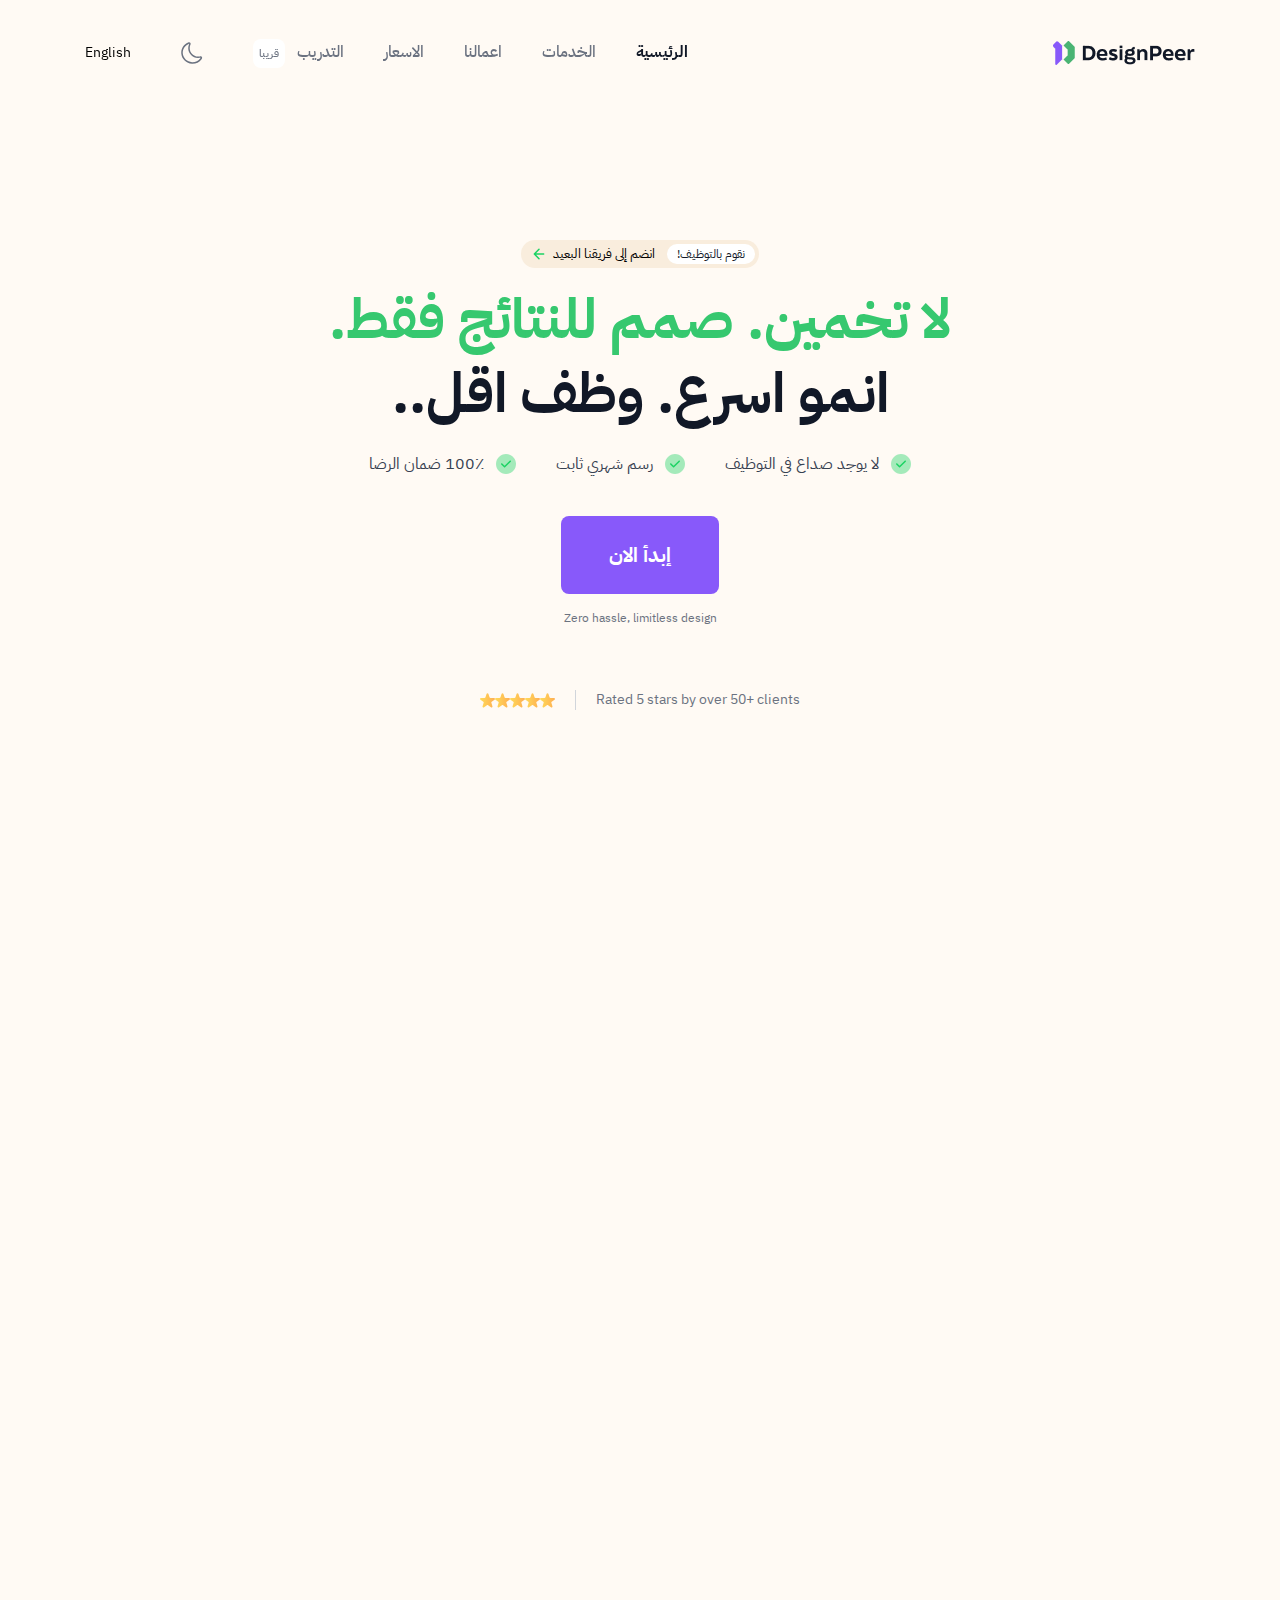
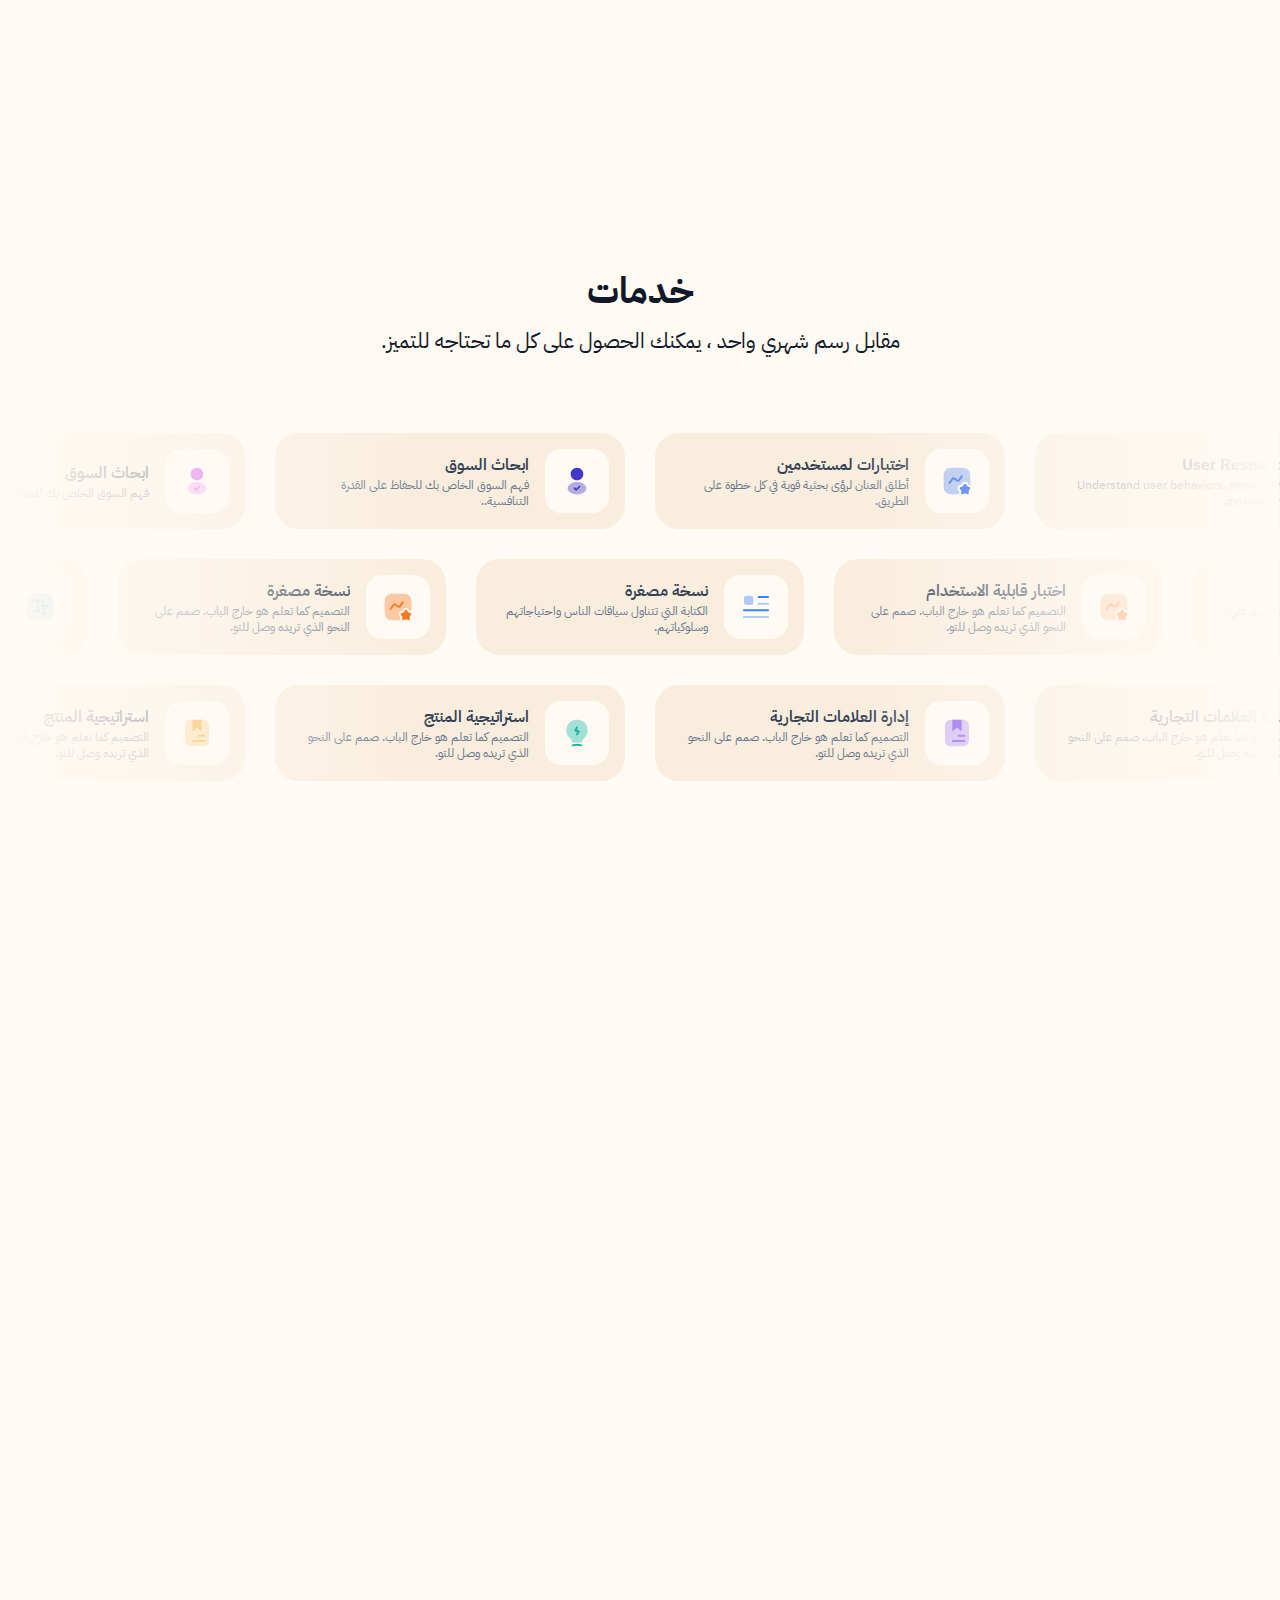
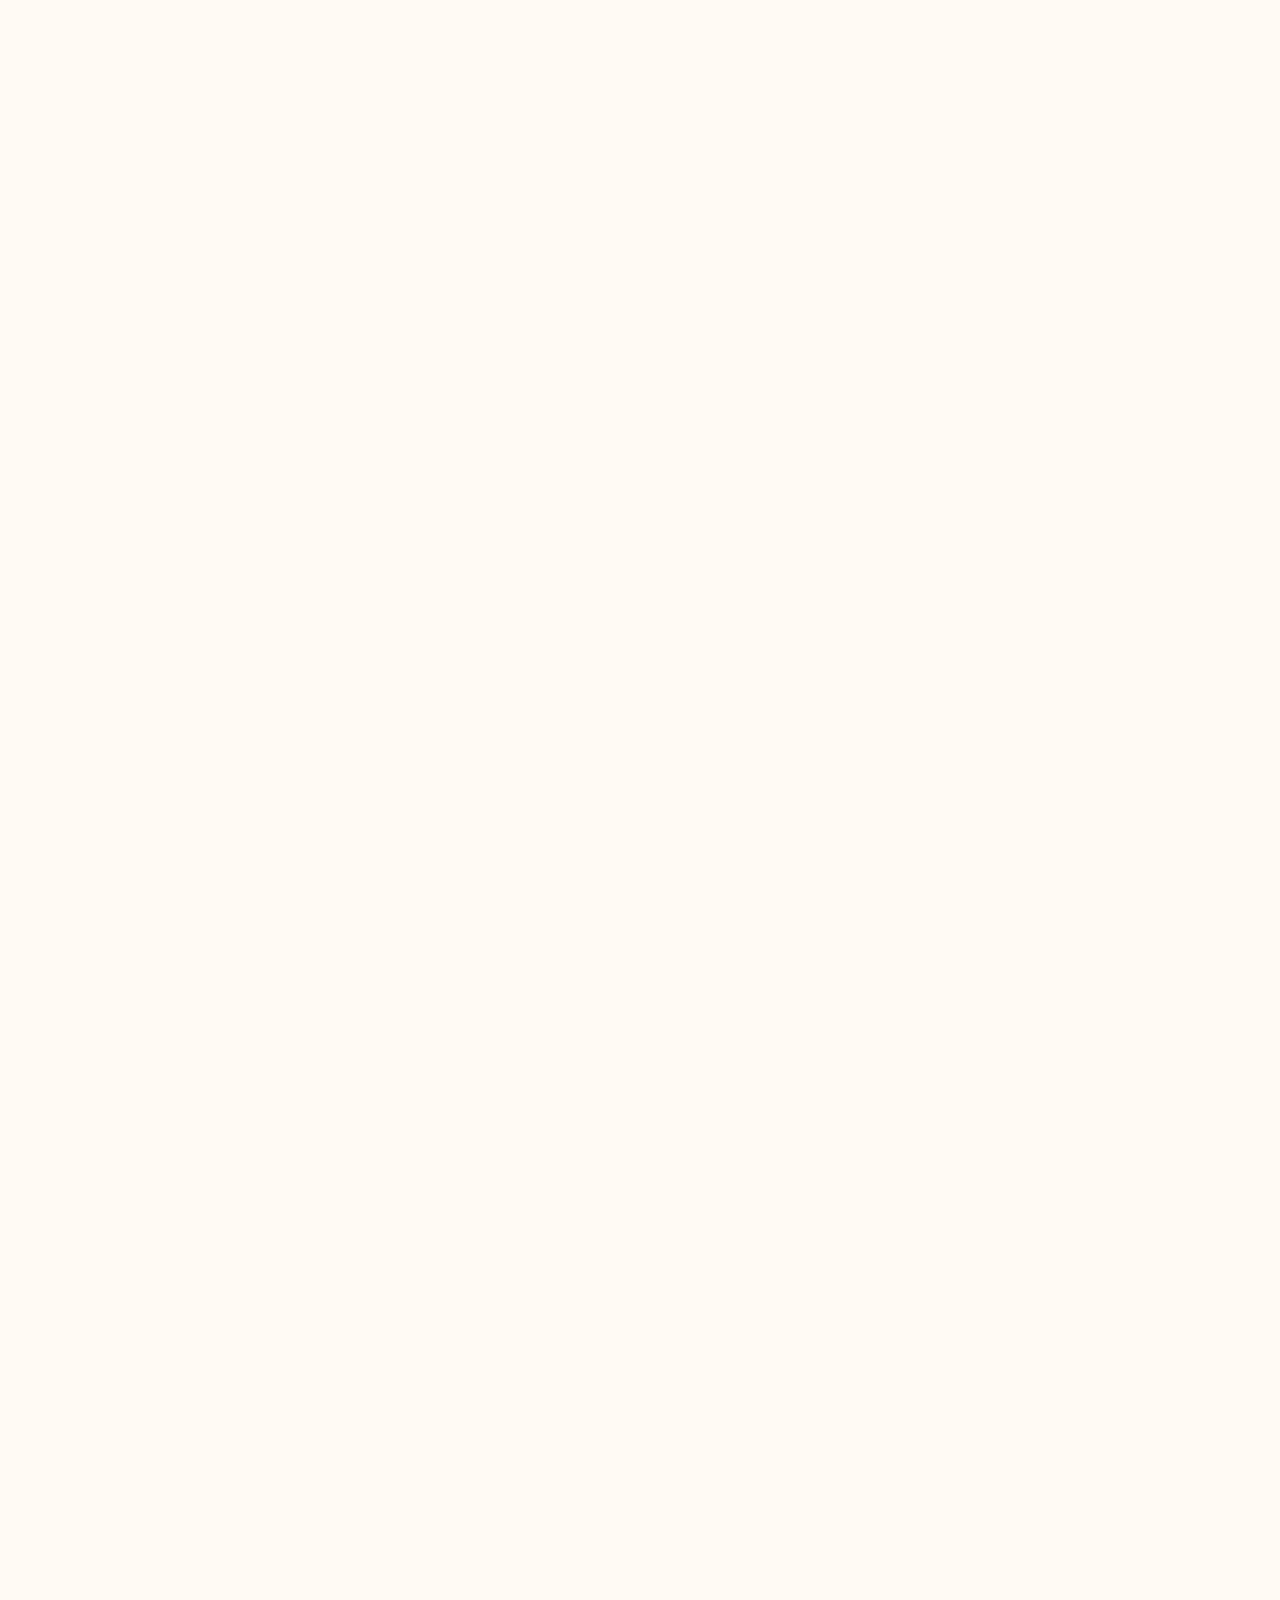
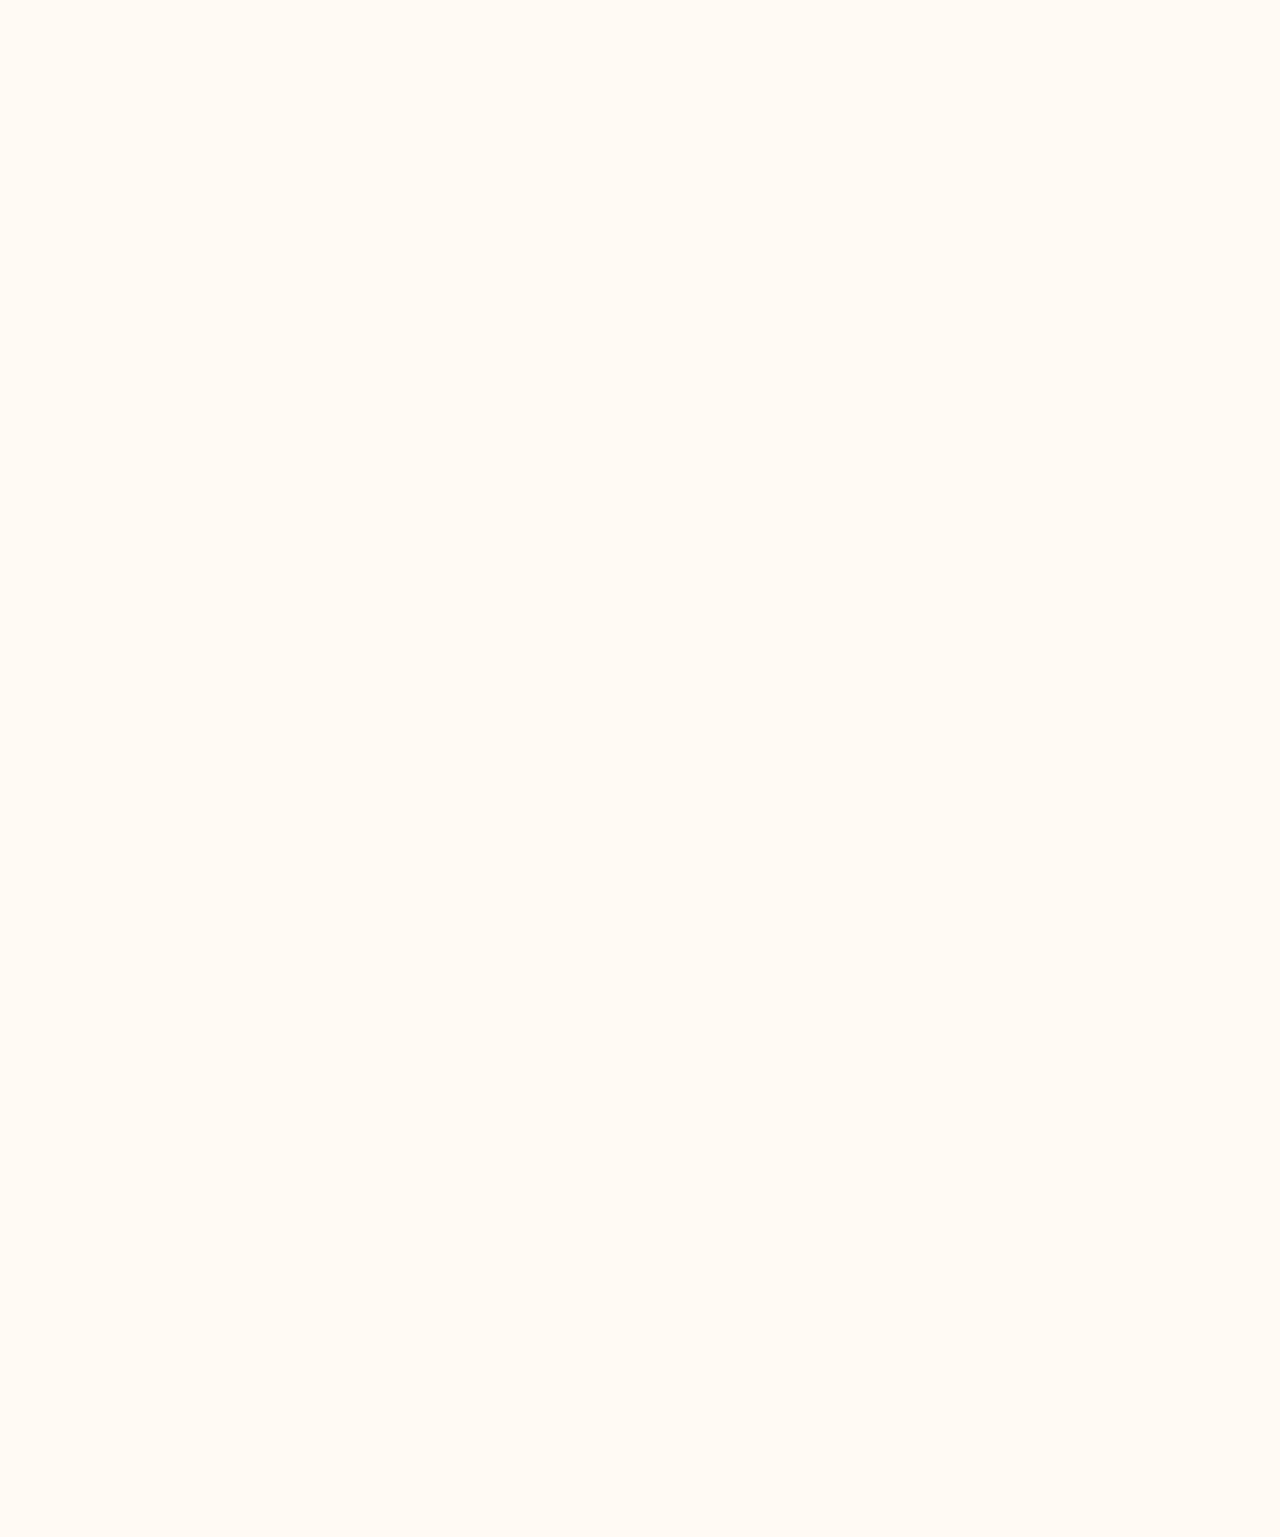
==== commit 472efebb: "final" ====
--- a/index-ar.html
+++ b/index-ar.html
@@ -22,7 +22,7 @@
         <!-- start DP header  -->
         <header id="header" class="sticky top-0 z-50">
             <div class="container mx-auto">
-                <div class="flex items-center justify-between py-10 px-6 md:px-0 md:py-0">
+                <div class="header-container flex items-center justify-between py-10 px-6 md:px-0 md:py-0">
                     <a href="index-ar.html" class="logo">
                         <img class="block dark:hidden" src="assets/images/logo.png" alt="logo">
                         <img class="hidden dark:block" src="assets/images/logodark.png" alt="logo">
@@ -30,24 +30,24 @@
                     <div
                         class="mobile-menu transition z-auto duration-300 sm:flex flex-col md:flex-row  md:items-center justify-end fixed  w-screen md:w-auto md:h-auto h-screen top-0 left-0 hidden md:translate-x-0 dark:bg-[#0F141F] dark:md:bg-transparent bg-secondary md:bg-transparent md:static p-10 md:p-0">
                         <ul class="list-none md:flex  gap-10 py-10">
-                            <li class="mb-10 md:mb-0 leading-6 w-full md:w-auto ">
-                                <a class="dark:text-white text-[30px] md:text-base text-[#111827] font-bold"
-                                    href="#">الرئيسية</a>
+                            <li class="nav-link mb-10 md:mb-0 leading-6 w-full md:w-auto ">
+                                <a class="hero dark:text-white text-[30px] md:text-base text-[#111827] font-bold"
+                                    href="#hero">الرئيسية</a>
                             </li>
-                            <li class="mb-10 md:mb-0 leading-6 w-full md:w-auto ">
-                                <a class="dark:text-[#9CA3AF] text-[30px] md:text-base text-[#6B7280] font-medium"
-                                    href="#">الخدمات</a>
+                            <li class="nav-link mb-10 md:mb-0 leading-6 w-full md:w-auto ">
+                                <a class="services dark:text-[#9CA3AF] text-[30px] md:text-base text-[#6B7280] font-medium"
+                                    href="#services">الخدمات</a>
                             </li>
-                            <li class="mb-10 md:mb-0 leading-6 w-full md:w-auto ">
-                                <a class="dark:text-[#9CA3AF] text-[30px] md:text-base text-[#6B7280] font-medium"
-                                    href="#">اعمالنا</a>
+                            <li class="nav-link mb-10 md:mb-0 leading-6 w-full md:w-auto ">
+                                <a class="work dark:text-[#9CA3AF] text-[30px] md:text-base text-[#6B7280] font-medium"
+                                    href="#work">اعمالنا</a>
                             </li>
-                            <li class="mb-10 md:mb-0 leading-6 w-full md:w-auto ">
-                                <a class="dark:text-[#9CA3AF] text-[30px] md:text-base text-[#6B7280] font-medium"
-                                    href="#">الاسعار</a>
+                            <li class="nav-link mb-10 md:mb-0 leading-6 w-full md:w-auto ">
+                                <a class="pricing dark:text-[#9CA3AF] text-[30px] md:text-base text-[#6B7280] font-medium"
+                                    href="#pricing">الاسعار</a>
                             </li>
                             <li
-                                class="pb-10 md:pb-0 leading-6 w-full md:w-auto md:border-none border-b dark:border-b-gray-600 ">
+                                class="nav-link pb-10 md:pb-0 leading-6 w-full md:w-auto md:border-none border-b border-gray-300 dark:border-b-gray-600 ">
                                 <a class="dark:text-[#9CA3AF] text-[30px] md:text-base text-[#6B7280] font-medium"
                                     href="#">
                                     التدريب
@@ -93,7 +93,8 @@
                         </div>
                     </div>
                     <span class="mobile-menu-btn block md:hidden">
-                        <svg width="40" height="40" viewBox="0 0 40 40" fill="none" xmlns="http://www.w3.org/2000/svg">
+                        <svg class="hidden dark:block" width="40" height="40" viewBox="0 0 40 40" fill="none"
+                            xmlns="http://www.w3.org/2000/svg">
                             <path opacity="0.4"
                                 d="M26.9835 3.3335H13.0168C6.95016 3.3335 3.3335 6.95016 3.3335 13.0168V26.9668C3.3335 33.0502 6.95016 36.6668 13.0168 36.6668H26.9668C33.0335 36.6668 36.6502 33.0502 36.6502 26.9835V13.0168C36.6668 6.95016 33.0502 3.3335 26.9835 3.3335Z"
                                 fill="#CBD5E1" />
@@ -107,6 +108,22 @@
                                 d="M28.3332 28.75H11.6665C10.9832 28.75 10.4165 28.1833 10.4165 27.5C10.4165 26.8167 10.9832 26.25 11.6665 26.25H28.3332C29.0165 26.25 29.5832 26.8167 29.5832 27.5C29.5832 28.1833 29.0165 28.75 28.3332 28.75Z"
                                 fill="#CBD5E1" />
                         </svg>
+                        <svg class="dark:hidden" width="40" height="40" viewBox="0 0 40 40" fill="none"
+                            xmlns="http://www.w3.org/2000/svg">
+                            <path opacity="0.4"
+                                d="M26.983 3.3335H13.0163C6.94967 3.3335 3.33301 6.95016 3.33301 13.0168V26.9668C3.33301 33.0502 6.94967 36.6668 13.0163 36.6668H26.9663C33.033 36.6668 36.6497 33.0502 36.6497 26.9835V13.0168C36.6663 6.95016 33.0497 3.3335 26.983 3.3335Z"
+                                fill="#A88455" />
+                            <path
+                                d="M28.3337 13.75H11.667C10.9837 13.75 10.417 13.1833 10.417 12.5C10.417 11.8167 10.9837 11.25 11.667 11.25H28.3337C29.017 11.25 29.5837 11.8167 29.5837 12.5C29.5837 13.1833 29.017 13.75 28.3337 13.75Z"
+                                fill="#A88455" />
+                            <path
+                                d="M28.3337 21.25H11.667C10.9837 21.25 10.417 20.6833 10.417 20C10.417 19.3167 10.9837 18.75 11.667 18.75H28.3337C29.017 18.75 29.5837 19.3167 29.5837 20C29.5837 20.6833 29.017 21.25 28.3337 21.25Z"
+                                fill="#A88455" />
+                            <path
+                                d="M28.3337 28.75H11.667C10.9837 28.75 10.417 28.1833 10.417 27.5C10.417 26.8167 10.9837 26.25 11.667 26.25H28.3337C29.017 26.25 29.5837 26.8167 29.5837 27.5C29.5837 28.1833 29.017 28.75 28.3337 28.75Z"
+                                fill="#A88455" />
+                        </svg>
+
 
                     </span>
                 </div>
@@ -117,7 +134,7 @@
         <!-- start DP main page content  -->
         <main class="px-6 md:px-0">
             <!-- start section  -->
-            <section class=" pt-[134px] ">
+            <section id="hero" class=" pt-10 md:pt-[134px]">
                 <div class="container mx-auto">
                     <div class=" md:text-center ">
                         <div class=" md:text-center ">
@@ -141,7 +158,7 @@
                             </div>
                         </div>
                     </div>
-                    <h1 class="mt-4 ">
+                    <h1 class="mt-4	">
                         <span class="md:text-center block text-[40px]  md:text-heroar font-bold text-[#36C86F]">لا
                             تخمين. صمم
                             للنتائج فقط.
@@ -288,7 +305,7 @@
             <!-- start section  -->
             <section dir="ltr" class="mt-10" data-aos="fade-up" data-aos-duration="2000">
                 <div class="container mx-auto">
-                    <div class="relative owl-carousel owl-theme carousel-1"  data-aos="fade-up" data-aos-duration="2000">
+                    <div class="relative owl-carousel owl-theme carousel-1" data-aos="fade-up" data-aos-duration="2000">
                         <div class="item flex items-center justify-center">
                             <div class="h-[49px] w-[108px]">
                                 <img src="assets/images/brand-1.png" alt="er" />
@@ -333,22 +350,23 @@
 
             <!-- start section  -->
 
-            <section  dir="ltr"  id="work">
-                <h2 class="text-2xl mt-20 text-center font-semibold mb-10 text-[#111827] dark:text-[#F9FAFB]"
+            <section id="work" dir="ltr" id="work">
+                <h2 class="text-2xl  relative z-10 mt-20 text-center font-semibold mb-10 text-[#111827] dark:text-[#F9FAFB]"
                     data-aos="fade-up" data-aos-duration="2000">
                     نتائجنا تتحدث بصوت أعلى
                 </h2>
 
-                <div class="relative"  data-aos="fade-up" data-aos-duration="2000">
-                    <svg class="absolute top-[-37px] left-0 dark:fill-darkclr fill-[#FFFAF4] z-10 w-full" width="1600"
+                <div class="relative" data-aos="fade-up" data-aos-duration="2000">
+                    <svg class="absolute top-[-58px] left-0 dark:fill-darkclr fill-[#FFFAF4] z-10 w-full" width="1600px"
                         height="85" viewBox="0 0 1600 85" fill="none" xmlns="http://www.w3.org/2000/svg">
                         <path
                             d="M1600 0.0001297L7.43092e-06 -1.01767e-05L2.6382e-06 54.8224C2.6382e-06 54.8224 434.03 84.9999 801.993 84.9999C1146.22 85 1600 54.8225 1600 54.8225L1600 0.0001297Z" />
                     </svg>
-                    <svg class="absolute bottom-0 left-0 dark:fill-darkclr fill-[#FFFAF4] z-10 w-full" width="1600"
-                        height="75" viewBox="0 0 1600 75" fill="none" xmlns="http://www.w3.org/2000/svg">
+                    <svg class="absolute bottom-[-48px] left-0 dark:fill-darkclr fill-[#FFFAF4] z-10 w-full"
+                        width="1600px" height="75" viewBox="0 0 1600 75" fill="none" xmlns="http://www.w3.org/2000/svg">
                         <path d="M0 75H1601V30.5C1601 30.5 1167.74 0.5 798.5 0.5C453.081 0.5 0 30.5 0 30.5V75Z" />
                     </svg>
+
                     <div class="relative owl-carousel owl-theme carousel-2">
                         <div class="item">
                             <img class="w-full" src="assets/images/image-3.jpg" alt="er" />
@@ -391,7 +409,7 @@
             <!-- start section  -->
             <!-- start section  -->
 
-            <section class="py-32">
+            <section class="py-16 md:py-32">
                 <div class="container mx-auto">
                     <h2 class="md:text-4xl text-[32px] text-center mb-4 font-bold text-[#111827]  dark:text-[#F9FAFB]"
                         data-aos="fade-up" data-aos-duration="2000">
@@ -481,7 +499,7 @@
             </section>
 
             <!-- start section  -->
-            <section class="pt-32 md:py-32">
+            <section id="services" class="py-16 md:py-32">
                 <div class="">
                     <h2 class="md:text-4xl text-[32px] text-center mb-4 font-bold text-[#111827]  dark:text-[#F9FAFB]">
                         خدمات</h2>
@@ -664,25 +682,23 @@
                             <div
                                 class="service-card p-4 flex gap-4 items-center md:w-[350px] bg-secondary rounded-3xl dark:bg-[#0F172A]">
                                 <div class="">
-                                    <svg class="dark:hidden" width="55" height="64" viewBox="0 0 55 64" fill="none"
-                                        xmlns="http://www.w3.org/2000/svg">
-                                        <rect x="-9" width="64" height="64" rx="16" fill="#FFFAF4" />
-                                        <path
-                                            d="M33 26L31.0133 27.9867L27.0133 23.9867L29 22C29.56 21.44 30.28 21.1733 31 21.1733C31.72 21.1733 32.44 21.44 33 22C34.1066 23.1067 34.1066 24.8933 33 26Z"
-                                            fill="#F97316" />
-                                        <path opacity="0.4"
-                                            d="M31.0133 27.9866L15.6667 43.3332C14.56 44.4399 12.7733 44.4399 11.6667 43.3332C10.56 42.2266 10.56 40.4399 11.6667 39.3332L27.0133 23.9866L31.0133 27.9866Z"
-                                            fill="#F97316" />
-                                        <path
-                                            d="M20.2666 20.6667L20.8133 18.8134C20.8666 18.64 20.8133 18.4534 20.6933 18.32C20.5733 18.1867 20.36 18.1334 20.1866 18.1867L18.3333 18.7334L16.48 18.1867C16.3066 18.1334 16.12 18.1867 15.9866 18.3067C15.8533 18.44 15.8133 18.6267 15.8666 18.8L16.4 20.6667L15.8533 22.52C15.8 22.6934 15.8533 22.88 15.9733 23.0134C16.1066 23.1467 16.2933 23.1867 16.4666 23.1334L18.3333 22.6L20.1866 23.1467C20.24 23.16 20.28 23.1734 20.3333 23.1734C20.4666 23.1734 20.5866 23.12 20.6933 23.0267C20.8266 22.8934 20.8666 22.7067 20.8133 22.5334L20.2666 20.6667Z"
-                                            fill="#F97316" />
-                                        <path
-                                            d="M14.9333 28.6667L15.48 26.8134C15.5333 26.64 15.48 26.4534 15.36 26.32C15.2267 26.1867 15.04 26.1467 14.8667 26.2L13 26.7334L11.1467 26.1867C10.9733 26.1334 10.7867 26.1867 10.6533 26.3067C10.52 26.44 10.48 26.6267 10.5333 26.8L11.0667 28.6667L10.52 30.52C10.4667 30.6934 10.52 30.88 10.64 31.0134C10.7733 31.1467 10.96 31.1867 11.1333 31.1334L12.9867 30.5867L14.84 31.1334C14.88 31.1467 14.9333 31.1467 14.9867 31.1467C15.12 31.1467 15.24 31.0934 15.3467 31C15.48 30.8667 15.52 30.68 15.4667 30.5067L14.9333 28.6667Z"
-                                            fill="#F97316" />
-                                        <path
-                                            d="M34.9333 35.3333L35.48 33.4799C35.5333 33.3066 35.48 33.1199 35.36 32.9866C35.2267 32.8533 35.04 32.8133 34.8667 32.8666L33.0133 33.4133L31.16 32.8666C30.9867 32.8133 30.8 32.8666 30.6667 32.9866C30.5333 33.1199 30.4933 33.3066 30.5467 33.4799L31.0933 35.3333L30.5467 37.1866C30.4933 37.3599 30.5467 37.5466 30.6667 37.6799C30.8 37.8133 30.9867 37.8533 31.16 37.7999L33.0133 37.2533L34.8667 37.7999C34.9067 37.8133 34.96 37.8133 35.0133 37.8133C35.1467 37.8133 35.2667 37.7599 35.3733 37.6666C35.5067 37.5333 35.5467 37.3466 35.4933 37.1733L34.9333 35.3333Z"
-                                            fill="#F97316" />
-                                    </svg>
+                                    <svg  class="dark:hidden" width="64" height="64" viewBox="0 0 64 64" fill="none" xmlns="http://www.w3.org/2000/svg">
+                                        <rect width="64" height="64" rx="16" fill="#FFFAF4"/>
+                                        <path d="M44 23H34.6666C34.12 23 33.6666 22.5467 33.6666 22C33.6666 21.4533 34.12 21 34.6666 21H44C44.5466 21 45 21.4533 45 22C45 22.5467 44.5466 23 44 23Z" fill="#3B82F6"/>
+                                        <path opacity="0.4" d="M44 29.6667H34.6666C34.12 29.6667 33.6666 29.2134 33.6666 28.6667C33.6666 28.1201 34.12 27.6667 34.6666 27.6667H44C44.5466 27.6667 45 28.1201 45 28.6667C45 29.2134 44.5466 29.6667 44 29.6667Z" fill="#3B82F6"/>
+                                        <path d="M44 36.3333H20C19.4533 36.3333 19 35.8799 19 35.3333C19 34.7866 19.4533 34.3333 20 34.3333H44C44.5467 34.3333 45 34.7866 45 35.3333C45 35.8799 44.5467 36.3333 44 36.3333Z" fill="#3B82F6"/>
+                                        <path opacity="0.4" d="M44 43H20C19.4533 43 19 42.5467 19 42C19 41.4533 19.4533 41 20 41H44C44.5467 41 45 41.4533 45 42C45 42.5467 44.5467 43 44 43Z" fill="#3B82F6"/>
+                                        <path opacity="0.4" d="M26.56 20.6667H22.7733C20.9067 20.6667 20 21.5734 20 23.4401V27.2401C20 29.1067 20.9067 30.0134 22.7733 30.0134H26.5733C28.44 30.0134 29.3467 29.1067 29.3467 27.2401V23.4401C29.3333 21.5734 28.4267 20.6667 26.56 20.6667Z" fill="#3B82F6"/>
+                                        </svg>
+                                        <svg class="dark:block hidden"  width="64" height="64" viewBox="0 0 64 64" fill="none" xmlns="http://www.w3.org/2000/svg">
+                                            <rect width="64" height="64" rx="16" fill="#1E3A8A"/>
+                                            <path d="M44.0001 23H34.6667C34.1201 23 33.6667 22.5467 33.6667 22C33.6667 21.4533 34.1201 21 34.6667 21H44.0001C44.5467 21 45.0001 21.4533 45.0001 22C45.0001 22.5467 44.5467 23 44.0001 23Z" fill="#F8FAFC"/>
+                                            <path opacity="0.4" d="M44.0001 29.6667H34.6667C34.1201 29.6667 33.6667 29.2134 33.6667 28.6667C33.6667 28.1201 34.1201 27.6667 34.6667 27.6667H44.0001C44.5467 27.6667 45.0001 28.1201 45.0001 28.6667C45.0001 29.2134 44.5467 29.6667 44.0001 29.6667Z" fill="#F8FAFC"/>
+                                            <path d="M44 36.3333H20C19.4533 36.3333 19 35.8799 19 35.3333C19 34.7866 19.4533 34.3333 20 34.3333H44C44.5467 34.3333 45 34.7866 45 35.3333C45 35.8799 44.5467 36.3333 44 36.3333Z" fill="#F8FAFC"/>
+                                            <path opacity="0.4" d="M44 43H20C19.4533 43 19 42.5467 19 42C19 41.4533 19.4533 41 20 41H44C44.5467 41 45 41.4533 45 42C45 42.5467 44.5467 43 44 43Z" fill="#F8FAFC"/>
+                                            <path opacity="0.4" d="M26.56 20.6667H22.7733C20.9067 20.6667 20 21.5734 20 23.4401V27.2401C20 29.1067 20.9067 30.0134 22.7733 30.0134H26.5733C28.44 30.0134 29.3467 29.1067 29.3467 27.2401V23.4401C29.3333 21.5734 28.4267 20.6667 26.56 20.6667Z" fill="#F8FAFC"/>
+                                            </svg>
+                                            
                                 </div>
                                 <div class="flex-1">
                                     <h6 class="text-[#334155] font-semibold dark:text-[#F1F5F9]">
@@ -696,44 +712,32 @@
                             <div
                                 class="service-card p-4 flex gap-4 items-center md:w-[350px] bg-secondary rounded-3xl dark:bg-[#0F172A]">
                                 <div class="">
-                                    <svg class="dark:hidden" width="55" height="64" viewBox="0 0 55 64" fill="none"
-                                        xmlns="http://www.w3.org/2000/svg">
-                                        <rect x="-9" width="64" height="64" rx="16" fill="#FFFAF4" />
-                                        <path
-                                            d="M33 26L31.0133 27.9867L27.0133 23.9867L29 22C29.56 21.44 30.28 21.1733 31 21.1733C31.72 21.1733 32.44 21.44 33 22C34.1066 23.1067 34.1066 24.8933 33 26Z"
-                                            fill="#F97316" />
-                                        <path opacity="0.4"
-                                            d="M31.0133 27.9866L15.6667 43.3332C14.56 44.4399 12.7733 44.4399 11.6667 43.3332C10.56 42.2266 10.56 40.4399 11.6667 39.3332L27.0133 23.9866L31.0133 27.9866Z"
-                                            fill="#F97316" />
-                                        <path
-                                            d="M20.2666 20.6667L20.8133 18.8134C20.8666 18.64 20.8133 18.4534 20.6933 18.32C20.5733 18.1867 20.36 18.1334 20.1866 18.1867L18.3333 18.7334L16.48 18.1867C16.3066 18.1334 16.12 18.1867 15.9866 18.3067C15.8533 18.44 15.8133 18.6267 15.8666 18.8L16.4 20.6667L15.8533 22.52C15.8 22.6934 15.8533 22.88 15.9733 23.0134C16.1066 23.1467 16.2933 23.1867 16.4666 23.1334L18.3333 22.6L20.1866 23.1467C20.24 23.16 20.28 23.1734 20.3333 23.1734C20.4666 23.1734 20.5866 23.12 20.6933 23.0267C20.8266 22.8934 20.8666 22.7067 20.8133 22.5334L20.2666 20.6667Z"
-                                            fill="#F97316" />
-                                        <path
-                                            d="M14.9333 28.6667L15.48 26.8134C15.5333 26.64 15.48 26.4534 15.36 26.32C15.2267 26.1867 15.04 26.1467 14.8667 26.2L13 26.7334L11.1467 26.1867C10.9733 26.1334 10.7867 26.1867 10.6533 26.3067C10.52 26.44 10.48 26.6267 10.5333 26.8L11.0667 28.6667L10.52 30.52C10.4667 30.6934 10.52 30.88 10.64 31.0134C10.7733 31.1467 10.96 31.1867 11.1333 31.1334L12.9867 30.5867L14.84 31.1334C14.88 31.1467 14.9333 31.1467 14.9867 31.1467C15.12 31.1467 15.24 31.0934 15.3467 31C15.48 30.8667 15.52 30.68 15.4667 30.5067L14.9333 28.6667Z"
-                                            fill="#F97316" />
-                                        <path
-                                            d="M34.9333 35.3333L35.48 33.4799C35.5333 33.3066 35.48 33.1199 35.36 32.9866C35.2267 32.8533 35.04 32.8133 34.8667 32.8666L33.0133 33.4133L31.16 32.8666C30.9867 32.8133 30.8 32.8666 30.6667 32.9866C30.5333 33.1199 30.4933 33.3066 30.5467 33.4799L31.0933 35.3333L30.5467 37.1866C30.4933 37.3599 30.5467 37.5466 30.6667 37.6799C30.8 37.8133 30.9867 37.8533 31.16 37.7999L33.0133 37.2533L34.8667 37.7999C34.9067 37.8133 34.96 37.8133 35.0133 37.8133C35.1467 37.8133 35.2667 37.7599 35.3733 37.6666C35.5067 37.5333 35.5467 37.3466 35.4933 37.1733L34.9333 35.3333Z"
-                                            fill="#F97316" />
-                                    </svg>
-                                    <svg class="dark:block hidden" width="55" height="64" viewBox="0 0 55 64"
-                                        fill="none" xmlns="http://www.w3.org/2000/svg">
-                                        <rect x="-9" width="64" height="64" rx="16" fill="#7C2D12" />
-                                        <path
-                                            d="M33.0001 26L31.0134 27.9867L27.0134 23.9867L29.0001 22C29.5601 21.44 30.2801 21.1733 31.0001 21.1733C31.7201 21.1733 32.4401 21.44 33.0001 22C34.1068 23.1067 34.1068 24.8933 33.0001 26Z"
-                                            fill="#FFF7ED" />
-                                        <path opacity="0.4"
-                                            d="M31.0133 27.9866L15.6667 43.3332C14.56 44.4399 12.7733 44.4399 11.6667 43.3332C10.56 42.2266 10.56 40.4399 11.6667 39.3332L27.0133 23.9866L31.0133 27.9866Z"
-                                            fill="#FFF7ED" />
-                                        <path
-                                            d="M20.2668 20.6667L20.8134 18.8134C20.8668 18.64 20.8134 18.4534 20.6934 18.32C20.5734 18.1867 20.3601 18.1334 20.1868 18.1867L18.3334 18.7334L16.4801 18.1867C16.3068 18.1334 16.1201 18.1867 15.9868 18.3067C15.8534 18.44 15.8134 18.6267 15.8668 18.8L16.4001 20.6667L15.8534 22.52C15.8001 22.6934 15.8534 22.88 15.9734 23.0134C16.1068 23.1467 16.2934 23.1867 16.4668 23.1334L18.3334 22.6L20.1868 23.1467C20.2401 23.16 20.2801 23.1734 20.3334 23.1734C20.4668 23.1734 20.5868 23.12 20.6934 23.0267C20.8268 22.8934 20.8668 22.7067 20.8134 22.5334L20.2668 20.6667Z"
-                                            fill="#FFF7ED" />
-                                        <path
-                                            d="M14.9333 28.6667L15.4799 26.8134C15.5333 26.64 15.4799 26.4534 15.3599 26.32C15.2266 26.1867 15.0399 26.1467 14.8666 26.2L12.9999 26.7334L11.1466 26.1867C10.9733 26.1334 10.7866 26.1867 10.6533 26.3067C10.5199 26.44 10.4799 26.6267 10.5333 26.8L11.0666 28.6667L10.5199 30.52C10.4666 30.6934 10.5199 30.88 10.6399 31.0134C10.7733 31.1467 10.9599 31.1867 11.1333 31.1334L12.9866 30.5867L14.8399 31.1334C14.8799 31.1467 14.9333 31.1467 14.9866 31.1467C15.1199 31.1467 15.2399 31.0934 15.3466 31C15.4799 30.8667 15.5199 30.68 15.4666 30.5067L14.9333 28.6667Z"
-                                            fill="#FFF7ED" />
-                                        <path
-                                            d="M34.9335 35.3333L35.4801 33.4799C35.5335 33.3066 35.4801 33.1199 35.3601 32.9866C35.2268 32.8533 35.0401 32.8133 34.8668 32.8666L33.0135 33.4133L31.1601 32.8666C30.9868 32.8133 30.8001 32.8666 30.6668 32.9866C30.5334 33.1199 30.4934 33.3066 30.5468 33.4799L31.0934 35.3333L30.5468 37.1866C30.4934 37.3599 30.5468 37.5466 30.6668 37.6799C30.8001 37.8133 30.9868 37.8533 31.1601 37.7999L33.0135 37.2533L34.8668 37.7999C34.9068 37.8133 34.9601 37.8133 35.0135 37.8133C35.1468 37.8133 35.2668 37.7599 35.3735 37.6666C35.5068 37.5333 35.5468 37.3466 35.4935 37.1733L34.9335 35.3333Z"
-                                            fill="#FFF7ED" />
-                                    </svg>
+                                    <svg class="dark:hidden" width="64" height="64" viewBox="0 0 64 64" fill="none"
+                                    xmlns="http://www.w3.org/2000/svg">
+                                    <rect width="64" height="64" rx="16" fill="#FFFAF4" />
+                                    <path opacity="0.4"
+                                        d="M45.3333 26.4134V36.2134C44.9466 36.0267 44.52 35.8934 44.04 35.8134L43.6266 35.7467L43.2799 35.0267C42.5466 33.5334 41.3466 32.6667 40 32.6667C38.6533 32.6667 37.4533 33.5334 36.72 35.0267L36.3599 35.7467L35.96 35.8134C34.3733 36.0801 33.2266 36.9601 32.8133 38.2134C32.4133 39.4801 32.8266 40.8667 33.96 42.0134L34.3733 42.4267L34.3333 42.5867C34.0666 43.7734 34.1733 44.6801 34.4266 45.3334H26.4133C21.56 45.3334 18.6666 42.4401 18.6666 37.5867V26.4134C18.6666 21.5601 21.56 18.6667 26.4133 18.6667H37.5866C42.44 18.6667 45.3333 21.5601 45.3333 26.4134Z"
+                                        fill="#F97316" />
+                                    <path
+                                        d="M41.4933 35.9199L41.92 36.7866C42.1333 37.2133 42.68 37.6133 43.1333 37.6933L43.7066 37.7866C45.4533 38.0799 45.8533 39.3599 44.6133 40.6133L44.08 41.1466C43.72 41.5066 43.5333 42.1999 43.64 42.7066L43.7066 43.0266C44.1866 45.1333 43.0666 45.9466 41.2399 44.8399L40.8533 44.5999C40.3866 44.3199 39.6133 44.3199 39.1466 44.5999L38.76 44.8399C36.92 45.9466 35.8133 45.1333 36.2933 43.0266L36.3599 42.7066C36.4666 42.2133 36.28 41.5066 35.92 41.1466L35.3866 40.6133C34.1466 39.3466 34.5466 38.0799 36.2933 37.7866L36.8666 37.6933C37.3333 37.6133 37.8666 37.2133 38.08 36.7866L38.5066 35.9199C39.3333 34.2533 40.6666 34.2533 41.4933 35.9199Z"
+                                        fill="#F97316" />
+                                    <path fill-rule="evenodd" clip-rule="evenodd"
+                                        d="M37.506 26.5564C37.9425 26.8947 38.0221 27.5229 37.6837 27.9594L34.5978 31.9403C33.8046 32.9435 32.3422 33.1264 31.3219 32.338L31.3149 32.3326L28.8795 30.4162C28.7291 30.3019 28.5192 30.3304 28.4049 30.4778C28.4048 30.4779 28.405 30.4776 28.4049 30.4778L25.2322 34.5969C24.8952 35.0345 24.2673 35.116 23.8298 34.779C23.3922 34.442 23.3107 33.8141 23.6477 33.3765L26.822 29.2553C27.6139 28.2305 29.0822 28.0453 30.1048 28.8354L30.1117 28.8408L32.5472 30.7573C32.6992 30.8727 32.9135 30.843 33.0269 30.7023L36.103 26.7341C36.4414 26.2976 37.0695 26.218 37.506 26.5564Z"
+                                        fill="#F97316" />
+                                </svg>
+                                <svg class="dark:block hidden" width="64" height="64" viewBox="0 0 64 64"
+                                    fill="none" xmlns="http://www.w3.org/2000/svg">
+                                    <rect width="64" height="64" rx="16" fill="#075985" />
+                                    <path opacity="0.4"
+                                        d="M45.3334 26.4134V36.2134C44.9467 36.0267 44.5201 35.8934 44.0401 35.8134L43.6268 35.7467L43.2801 35.0267C42.5467 33.5334 41.3467 32.6667 40.0001 32.6667C38.6534 32.6667 37.4534 33.5334 36.7201 35.0267L36.3601 35.7467L35.9601 35.8134C34.3734 36.0801 33.2267 36.9601 32.8134 38.2134C32.4134 39.4801 32.8267 40.8667 33.9601 42.0134L34.3734 42.4267L34.3334 42.5867C34.0667 43.7734 34.1734 44.6801 34.4268 45.3334H26.4134C21.5601 45.3334 18.6667 42.4401 18.6667 37.5867V26.4134C18.6667 21.5601 21.5601 18.6667 26.4134 18.6667H37.5868C42.4401 18.6667 45.3334 21.5601 45.3334 26.4134Z"
+                                        fill="#F0F9FF" />
+                                    <path
+                                        d="M41.4933 35.9199L41.92 36.7866C42.1333 37.2133 42.68 37.6133 43.1333 37.6933L43.7066 37.7866C45.4533 38.0799 45.8533 39.3599 44.6133 40.6133L44.08 41.1466C43.72 41.5066 43.5333 42.1999 43.64 42.7066L43.7066 43.0266C44.1866 45.1333 43.0666 45.9466 41.2399 44.8399L40.8533 44.5999C40.3866 44.3199 39.6133 44.3199 39.1466 44.5999L38.76 44.8399C36.92 45.9466 35.8133 45.1333 36.2933 43.0266L36.3599 42.7066C36.4666 42.2133 36.28 41.5066 35.92 41.1466L35.3866 40.6133C34.1466 39.3466 34.5466 38.0799 36.2933 37.7866L36.8666 37.6933C37.3333 37.6133 37.8666 37.2133 38.08 36.7866L38.5066 35.9199C39.3333 34.2533 40.6666 34.2533 41.4933 35.9199Z"
+                                        fill="#F0F9FF" />
+                                    <path fill-rule="evenodd" clip-rule="evenodd"
+                                        d="M37.506 26.5564C37.9425 26.8947 38.0221 27.5229 37.6837 27.9594L34.5978 31.9403C33.8046 32.9435 32.3422 33.1264 31.3219 32.338L31.3149 32.3326L28.8795 30.4162C28.7291 30.3019 28.5192 30.3304 28.4049 30.4778C28.4048 30.4779 28.405 30.4776 28.4049 30.4778L25.2322 34.5969C24.8952 35.0345 24.2673 35.116 23.8298 34.779C23.3922 34.442 23.3107 33.8141 23.6477 33.3765L26.822 29.2553C27.6139 28.2305 29.0822 28.0453 30.1048 28.8354L30.1117 28.8408L32.5472 30.7573C32.6992 30.8727 32.9135 30.843 33.0269 30.7023L36.103 26.7341C36.4414 26.2976 37.0695 26.218 37.506 26.5564Z"
+                                        fill="#F0F9FF" />
+                                </svg>
 
                                 </div>
                                 <div class="flex-1">
@@ -1057,10 +1061,11 @@
                         </div>
 
                     </div>
+                    </div>
             </section>
 
             <!-- start section  -->
-            <section class="py-32">
+            <section class="py-16 md:py-32">
                 <div class="container mx-auto">
                     <div class="md:flex gap-14">
                         <div class="md:w-1/3">
@@ -1144,7 +1149,7 @@
             </section>
 
             <!-- start section  -->
-            <section class="py-32">
+            <section class="py-16 md:py-32">
                 <div class="container mx-auto">
                     <h2 class="md:text-4xl text-[32px] text-center mb-4 font-bold text-[#111827] dark:text-[#F9FAFB]"
                         data-aos="fade-up" data-aos-duration="2000">
@@ -1155,25 +1160,27 @@
                     </p>
                     <div class="flex flex-wrap flex-col md:flex-row gap-6 md:gap-[30px]" data-aos="fade-up"
                         data-aos-duration="2000">
-                        <div class="bg-secondary dark:bg-[#131A2B] p-8 rounded-2xl w-[350px]">
+                        <div class="bg-secondary flex flex-col justify-between dark:bg-[#131A2B] p-8 rounded-2xl md:w-[350px]">
+                           <div class="">
                             <svg width="43" height="47" viewBox="0 0 43 47" fill="none"
-                                xmlns="http://www.w3.org/2000/svg" xmlns:xlink="http://www.w3.org/1999/xlink">
-                                <g style="mix-blend-mode:luminosity">
-                                    <rect width="43" height="47" fill="url(#pattern0)" />
-                                </g>
-                                <defs>
-                                    <pattern id="pattern0" patternContentUnits="objectBoundingBox" width="1" height="1">
-                                        <use xlink:href="#image0_26_6972"
-                                            transform="matrix(0.00274251 0 0 0.00250911 0.0921296 0.0411136)" />
-                                    </pattern>
-                                    <image id="image0_26_6972" width="1000" height="362"
-                                        xlink:href="[data-uri]" />
-                                </defs>
-                            </svg>
-                            <p class="my-12 text-[#374151] dark:text-[#9CA3AF]">
-                                لقد كنت وما زلت معجبًا ببراعة التصميم ** والقدرة على التفكير خارج الصندوق وحس التصميم
-                                الإبداعي.
-                            </p>
+                            xmlns="http://www.w3.org/2000/svg" xmlns:xlink="http://www.w3.org/1999/xlink">
+                            <g style="mix-blend-mode:luminosity">
+                                <rect width="43" height="47" fill="url(#pattern0)" />
+                            </g>
+                            <defs>
+                                <pattern id="pattern0" patternContentUnits="objectBoundingBox" width="1" height="1">
+                                    <use xlink:href="#image0_26_6972"
+                                        transform="matrix(0.00274251 0 0 0.00250911 0.0921296 0.0411136)" />
+                                </pattern>
+                                <image id="image0_26_6972" width="1000" height="362"
+                                    xlink:href="[data-uri]" />
+                            </defs>
+                        </svg>
+                        <p class="my-12 text-2xl text-[#374151] dark:text-[#9CA3AF]">
+                            لقد كنت وما زلت معجبًا ببراعة التصميم ** والقدرة على التفكير خارج الصندوق وحس التصميم
+                            الإبداعي.
+                        </p>
+                           </div>
                             <div class="flex gap-3">
                                 <div class="overflow-hidden rounded-full">
                                     <img src="assets/images/review.jpg" class="w-10 h-10" alt="er">
@@ -1185,72 +1192,79 @@
                             </div>
 
                         </div>
-                        <div class="bg-secondary dark:bg-[#131A2B] p-8 rounded-2xl w-[350px]">
+                       
+                        <div class="bg-secondary flex flex-col justify-between dark:bg-[#131A2B] p-8 rounded-2xl md:w-[350px]">
+                           <div class="">
                             <svg width="43" height="47" viewBox="0 0 43 47" fill="none"
-                                xmlns="http://www.w3.org/2000/svg" xmlns:xlink="http://www.w3.org/1999/xlink">
-                                <g style="mix-blend-mode:luminosity">
-                                    <rect width="43" height="47" fill="url(#pattern0)" />
-                                </g>
-                                <defs>
-                                    <pattern id="pattern0" patternContentUnits="objectBoundingBox" width="1" height="1">
-                                        <use xlink:href="#image0_26_6972"
-                                            transform="matrix(0.00274251 0 0 0.00250911 0.0921296 0.0411136)" />
-                                    </pattern>
-                                    <image id="image0_26_6972" width="1000" height="362"
-                                        xlink:href="[data-uri]" />
-                                </defs>
-                            </svg>
-                            <p class="my-12 text-[#374151] dark:text-[#9CA3AF]">
-                                لقد كنت وما زلت معجبًا ببراعة التصميم ** والقدرة على التفكير خارج الصندوق وحس التصميم
-                                الإبداعي.
-                            </p>
+                            xmlns="http://www.w3.org/2000/svg" xmlns:xlink="http://www.w3.org/1999/xlink">
+                            <g style="mix-blend-mode:luminosity">
+                                <rect width="43" height="47" fill="url(#pattern0)" />
+                            </g>
+                            <defs>
+                                <pattern id="pattern0" patternContentUnits="objectBoundingBox" width="1" height="1">
+                                    <use xlink:href="#image0_26_6972"
+                                        transform="matrix(0.00274251 0 0 0.00250911 0.0921296 0.0411136)" />
+                                </pattern>
+                                <image id="image0_26_6972" width="1000" height="362"
+                                    xlink:href="[data-uri]" />
+                            </defs>
+                        </svg>
+                        <p class="my-12 text-2xl text-[#374151] dark:text-[#9CA3AF]">
+                            لقد كنت وما زلت معجبًا ببراعة التصميم ** والقدرة على التفكير خارج الصندوق وحس التصميم
+                            الإبداعي.
+                        </p>
+                           </div>
                             <div class="flex gap-3">
                                 <div class="overflow-hidden rounded-full">
                                     <img src="assets/images/review.jpg" class="w-10 h-10" alt="er">
                                 </div>
                                 <div class="">
                                     <h6 class="font-medium text-[#6B7280] dark:text-[#9CA3AF]">مهند صالح</h6>
-                                    <p class="text-sm text-[#6B7280] dark:text-[#9CA3AF]">المؤسس المشارك ، Yoliday</p>
-                                </div>
-                            </div>
-
-                        </div>
-                        <div class="bg-secondary dark:bg-[#131A2B] p-8 rounded-2xl w-[350px]">
+                                    <p class="text-sm text-[#6B7280] dark:text-[#9CA3AF] ">المؤسس المشارك ، Yoliday</p>
+                                </div>
+                            </div>
+
+                        </div>
+                       
+                        <div class="bg-secondary flex flex-col justify-between dark:bg-[#131A2B] p-8 rounded-2xl md:w-[350px]">
+                           <div class="">
                             <svg width="43" height="47" viewBox="0 0 43 47" fill="none"
-                                xmlns="http://www.w3.org/2000/svg" xmlns:xlink="http://www.w3.org/1999/xlink">
-                                <g style="mix-blend-mode:luminosity">
-                                    <rect width="43" height="47" fill="url(#pattern0)" />
-                                </g>
-                                <defs>
-                                    <pattern id="pattern0" patternContentUnits="objectBoundingBox" width="1" height="1">
-                                        <use xlink:href="#image0_26_6972"
-                                            transform="matrix(0.00274251 0 0 0.00250911 0.0921296 0.0411136)" />
-                                    </pattern>
-                                    <image id="image0_26_6972" width="1000" height="362"
-                                        xlink:href="[data-uri]" />
-                                </defs>
-                            </svg>
-                            <p class="my-12 text-[#374151] dark:text-[#9CA3AF]">
-                                لقد كنت وما زلت معجبًا ببراعة التصميم ** والقدرة على التفكير خارج الصندوق وحس التصميم
-                                الإبداعي.
-                            </p>
+                            xmlns="http://www.w3.org/2000/svg" xmlns:xlink="http://www.w3.org/1999/xlink">
+                            <g style="mix-blend-mode:luminosity">
+                                <rect width="43" height="47" fill="url(#pattern0)" />
+                            </g>
+                            <defs>
+                                <pattern id="pattern0" patternContentUnits="objectBoundingBox" width="1" height="1">
+                                    <use xlink:href="#image0_26_6972"
+                                        transform="matrix(0.00274251 0 0 0.00250911 0.0921296 0.0411136)" />
+                                </pattern>
+                                <image id="image0_26_6972" width="1000" height="362"
+                                    xlink:href="[data-uri]" />
+                            </defs>
+                        </svg>
+                        <p class="my-12 text-2xl text-[#374151] dark:text-[#9CA3AF]">
+                            لقد كنت وما زلت معجبًا ببراعة التصميم ** والقدرة على التفكير خارج الصندوق وحس التصميم
+                            الإبداعي.
+                        </p>
+                           </div>
                             <div class="flex gap-3">
                                 <div class="overflow-hidden rounded-full">
                                     <img src="assets/images/review.jpg" class="w-10 h-10" alt="er">
                                 </div>
                                 <div class="">
                                     <h6 class="font-medium text-[#6B7280] dark:text-[#9CA3AF]">مهند صالح</h6>
-                                    <p class="text-sm text-[#6B7280] dark:text-[#9CA3AF]">المؤسس المشارك ، Yoliday</p>
-                                </div>
-                            </div>
-
-                        </div>
+                                    <p class="text-sm text-[#6B7280] dark:text-[#9CA3AF] ">المؤسس المشارك ، Yoliday</p>
+                                </div>
+                            </div>
+
+                        </div>
+                       
                     </div>
                 </div>
             </section>
 
             <!-- start section  -->
-            <section class="py-32">
+            <section id="pricing" class="py-16 md:py-32">
                 <div class="container mx-auto">
                     <h2 class="md:text-4xl text-[32px] text-center mb-4 font-bold text-[#111827]  dark:text-[#F9FAFB]"
                         data-aos="fade-up" data-aos-duration="2000">
@@ -1267,8 +1281,8 @@
                                 class="p-8 flex rounded-2xl bg-white dark:bg-[#131A2A] flex-col items-start gap-4 dark:border  dark:border-gray-800 shadow-shadow-1">
                                 <span class="text-[#475467] dark:text-[#9CA3AF]">قياسي</span>
                                 <h2 class="flex items-end gap-1">
-                                    <span class="text-60 font-semibold text-[#101828] dark:text-[#F9FAFB]">$0,999</span>
-                                    <span class="text-[#475467] dark:text-[#9CA3AF]">شهريا</span>
+                                    <span class="text-4872 md:text-60 font-semibold text-[#101828] dark:text-[#F9FAFB]">$0,999</span>
+                                    <span class="mb-1.5 md:mb-0 text-[#475467] dark:text-[#9CA3AF]">شهريا</span>
                                 </h2>
                                 <p class="text-[#475467] dark:text-[#9CA3AF]">ما قبل المنتج المناسب للسوق.</p>
                                 <button
@@ -1329,8 +1343,8 @@
                                     </span>
                                 </div>
                                 <h2 class="flex items-end gap-1">
-                                    <span class="text-60 font-semibold text-[#101828] dark:text-[#F9FAFB]">$0,999</span>
-                                    <span class="text-[#475467] dark:text-[#9CA3AF]">شهريا</span>
+                                    <span class="text-4872 md:text-60 font-semibold text-[#101828] dark:text-[#F9FAFB]">$0,999</span>
+                                    <span class="mb-1.5 md:mb-0 text-[#475467] dark:text-[#9CA3AF]">شهريا</span>
                                 </h2>
                                 <p class="text-[#475467] dark:text-[#9CA3AF]">ما قبل المنتج المناسب للسوق.</p>
                                 <button class="mt-4 py-3 px-5 font-semibold text-white w-full bg-primary rounded-lg">
@@ -1495,7 +1509,7 @@
                             </div>
                         </div>
                     </div>
-                    <div class="md:mt-12 mt-6 pt-6 md:pt-0 border-t border-t-[#374151] md:border-none md:flex items-center justify-between"
+                    <div class="md:mt-12 mt-6 pt-6 md:pt-0 border-t border-gray-300 dark:border-t-[#374151] md:border-none md:flex items-center justify-between"
                         data-aos="fade-up" data-aos-duration="2000">
                         <div class="">
                             <h6 class="font-semibold mb-2 text-[#101828] dark:text-[#E5E7EB]">لا يزال لديك أسئلة؟</h6>
@@ -1593,14 +1607,14 @@
 
     </div>
     <script src="https://cdnjs.cloudflare.com/ajax/libs/jquery/3.6.3/jquery.min.js"
-    integrity="sha512-STof4xm1wgkfm7heWqFJVn58Hm3EtS31XFaagaa8VMReCXAkQnJZ+jEy8PCC/iT18dFy95WcExNHFTqLyp72eQ=="
-    crossorigin="anonymous" referrerpolicy="no-referrer"></script>
-<script src="https://unpkg.com/aos@2.3.1/dist/aos.js"></script>
-<script src="https://cdnjs.cloudflare.com/ajax/libs/OwlCarousel2/2.3.4/owl.carousel.min.js"
-    integrity="sha512-bPs7Ae6pVvhOSiIcyUClR7/q2OAsRiovw4vAkX+zJbw3ShAeeqezq50RIIcIURq7Oa20rW2n2q+fyXBNcU9lrw=="
-    crossorigin="anonymous" referrerpolicy="no-referrer"></script>
-
-<script src="assets/scripts/scripts.js"></script>
+        integrity="sha512-STof4xm1wgkfm7heWqFJVn58Hm3EtS31XFaagaa8VMReCXAkQnJZ+jEy8PCC/iT18dFy95WcExNHFTqLyp72eQ=="
+        crossorigin="anonymous" referrerpolicy="no-referrer"></script>
+    <script src="https://unpkg.com/aos@2.3.1/dist/aos.js"></script>
+    <script src="https://cdnjs.cloudflare.com/ajax/libs/OwlCarousel2/2.3.4/owl.carousel.min.js"
+        integrity="sha512-bPs7Ae6pVvhOSiIcyUClR7/q2OAsRiovw4vAkX+zJbw3ShAeeqezq50RIIcIURq7Oa20rW2n2q+fyXBNcU9lrw=="
+        crossorigin="anonymous" referrerpolicy="no-referrer"></script>
+
+    <script src="assets/scripts/scripts.js"></script>
 </body>
 
 </html>--- a/assets/css/styles.css
+++ b/assets/css/styles.css
@@ -795,6 +795,14 @@
   bottom: 0px;
 }
 
+.bottom-\[-47px\]{
+  bottom: -47px;
+}
+
+.bottom-\[-48px\]{
+  bottom: -48px;
+}
+
 .left-0{
   left: 0px;
 }
@@ -811,24 +819,12 @@
   top: 0px;
 }
 
+.top-\[-58px\]{
+  top: -58px;
+}
+
 .top-\[30px\]{
   top: 30px;
-}
-
-.bottom-\[--37px\]{
-  bottom: --37px;
-}
-
-.top-\[--37px\]{
-  top: --37px;
-}
-
-.bottom-\[-37px\]{
-  bottom: -37px;
-}
-
-.top-\[-37px\]{
-  top: -37px;
 }
 
 .z-10{
@@ -868,6 +864,11 @@
   margin-bottom: 1rem;
 }
 
+.my-auto{
+  margin-top: auto;
+  margin-bottom: auto;
+}
+
 .mb-1{
   margin-bottom: 0.25rem;
 }
@@ -940,6 +941,14 @@
   margin-top: 1.5rem;
 }
 
+.mb-1\.5{
+  margin-bottom: 0.375rem;
+}
+
+.mt-auto{
+  margin-top: auto;
+}
+
 .block{
   display: block;
 }
@@ -972,26 +981,14 @@
   height: 0.875rem;
 }
 
+.h-\[49px\]{
+  height: 49px;
+}
+
 .h-screen{
   height: 100vh;
 }
 
-.h-16{
-  height: 4rem;
-}
-
-.h-\[48px\]{
-  height: 48px;
-}
-
-.h-\[50px\]{
-  height: 50px;
-}
-
-.h-\[49px\]{
-  height: 49px;
-}
-
 .w-1\/3{
   width: 33.333333%;
 }
@@ -1008,8 +1005,32 @@
   width: 0.875rem;
 }
 
-.w-\[350px\]{
-  width: 350px;
+.w-\[108px\]{
+  width: 108px;
+}
+
+.w-\[121px\]{
+  width: 121px;
+}
+
+.w-\[123px\]{
+  width: 123px;
+}
+
+.w-\[137px\]{
+  width: 137px;
+}
+
+.w-\[55px\]{
+  width: 55px;
+}
+
+.w-\[68px\]{
+  width: 68px;
+}
+
+.w-\[89px\]{
+  width: 89px;
 }
 
 .w-full{
@@ -1018,50 +1039,6 @@
 
 .w-screen{
   width: 100vw;
-}
-
-.w-16{
-  width: 4rem;
-}
-
-.w-\[\]{
-  width: ;
-}
-
-.w-\[108px\]{
-  width: 108px;
-}
-
-.w-\[220px\]{
-  width: 220px;
-}
-
-.w-\[123px\]{
-  width: 123px;
-}
-
-.w-\[89px\]{
-  width: 89px;
-}
-
-.w-\[px\]{
-  width: px;
-}
-
-.w-\[55px\]{
-  width: 55px;
-}
-
-.w-\[121px\]{
-  width: 121px;
-}
-
-.w-\[68px\]{
-  width: 68px;
-}
-
-.w-\[137px\]{
-  width: 137px;
 }
 
 .flex-1{
@@ -1093,10 +1070,6 @@
   flex-wrap: wrap;
 }
 
-.content-center{
-  align-content: center;
-}
-
 .items-start{
   align-items: flex-start;
 }
@@ -1242,6 +1215,16 @@
 .border-primary{
   --tw-border-opacity: 1;
   border-color: rgb(136 89 250 / var(--tw-border-opacity));
+}
+
+.border-green-700{
+  --tw-border-opacity: 1;
+  border-color: rgb(21 128 61 / var(--tw-border-opacity));
+}
+
+.border-gray-700{
+  --tw-border-opacity: 1;
+  border-color: rgb(55 65 81 / var(--tw-border-opacity));
 }
 
 .border-b-gray-300{
@@ -1313,16 +1296,8 @@
   --tw-gradient-to: #fffaf400;
 }
 
-.fill-secondary{
-  fill: #F9EDDD;
-}
-
 .fill-\[\#FFFAF4\]{
   fill: #FFFAF4;
-}
-
-.fill-\[\#f00\]{
-  fill: #f00;
 }
 
 .p-1{
@@ -1452,6 +1427,26 @@
   padding-top: 134px;
 }
 
+.pt-\[\]{
+  padding-top: ;
+}
+
+.pt-\[64px\]{
+  padding-top: 64px;
+}
+
+.pt-\[86px\]{
+  padding-top: 86px;
+}
+
+.pt-\[56px\]{
+  padding-top: 56px;
+}
+
+.pt-10{
+  padding-top: 2.5rem;
+}
+
 .text-center{
   text-align: center;
 }
@@ -1483,6 +1478,11 @@
   line-height: 2.25rem;
 }
 
+.text-4872{
+  font-size: 48px;
+  line-height: 72px;
+}
+
 .text-60{
   font-size: 60px;
   line-height: 70px;
@@ -1557,6 +1557,26 @@
   line-height: 1.5rem;
 }
 
+.tracking-tight{
+  letter-spacing: -0.025em;
+}
+
+.tracking-tighter{
+  letter-spacing: -0.05em;
+}
+
+.tracking-\[\]{
+  letter-spacing: ;
+}
+
+.tracking-\[3px\]{
+  letter-spacing: 3px;
+}
+
+.-tracking-\[3px\]{
+  letter-spacing: -3px;
+}
+
 .text-\[\#101828\]{
   --tw-text-opacity: 1;
   color: rgb(16 24 40 / var(--tw-text-opacity));
@@ -1615,6 +1635,10 @@
 .text-white{
   --tw-text-opacity: 1;
   color: rgb(255 255 255 / var(--tw-text-opacity));
+}
+
+.text-\[21\]{
+  color: 21;
 }
 
 .shadow-shadow{
@@ -1703,6 +1727,11 @@
   border-bottom-color: rgb(55 65 81 / var(--tw-border-opacity));
 }
 
+.dark .dark\:border-t-\[\#374151\]{
+  --tw-border-opacity: 1;
+  border-top-color: rgb(55 65 81 / var(--tw-border-opacity));
+}
+
 .dark .dark\:bg-\[\#0F141F\]{
   --tw-bg-opacity: 1;
   background-color: rgb(15 20 31 / var(--tw-bg-opacity));
@@ -1755,30 +1784,6 @@
 .dark .dark\:bg-white{
   --tw-bg-opacity: 1;
   background-color: rgb(255 255 255 / var(--tw-bg-opacity));
-}
-
-.dark .dark\:bg-\[\]{
-  background-color: ;
-}
-
-.dark .dark\:bg-\[\#7F1D1D\]{
-  --tw-bg-opacity: 1;
-  background-color: rgb(127 29 29 / var(--tw-bg-opacity));
-}
-
-.dark .dark\:bg-\[\#1E3A8A\]{
-  --tw-bg-opacity: 1;
-  background-color: rgb(30 58 138 / var(--tw-bg-opacity));
-}
-
-.dark .dark\:bg-\[\#312E81\]{
-  --tw-bg-opacity: 1;
-  background-color: rgb(49 46 129 / var(--tw-bg-opacity));
-}
-
-.dark .dark\:bg-\[\#0C4A6E\]{
-  --tw-bg-opacity: 1;
-  background-color: rgb(12 74 110 / var(--tw-bg-opacity));
 }
 
 .dark .dark\:bg-gradient-to-r{
@@ -2011,6 +2016,10 @@
     padding-top: 0px;
   }
 
+  .md\:pt-\[134px\]{
+    padding-top: 134px;
+  }
+
   .md\:text-center{
     text-align: center;
   }
@@ -2024,6 +2033,11 @@
     line-height: 2.5rem;
   }
 
+  .md\:text-60{
+    font-size: 60px;
+    line-height: 70px;
+  }
+
   .md\:text-\[21px\]{
     font-size: 21px;
   }
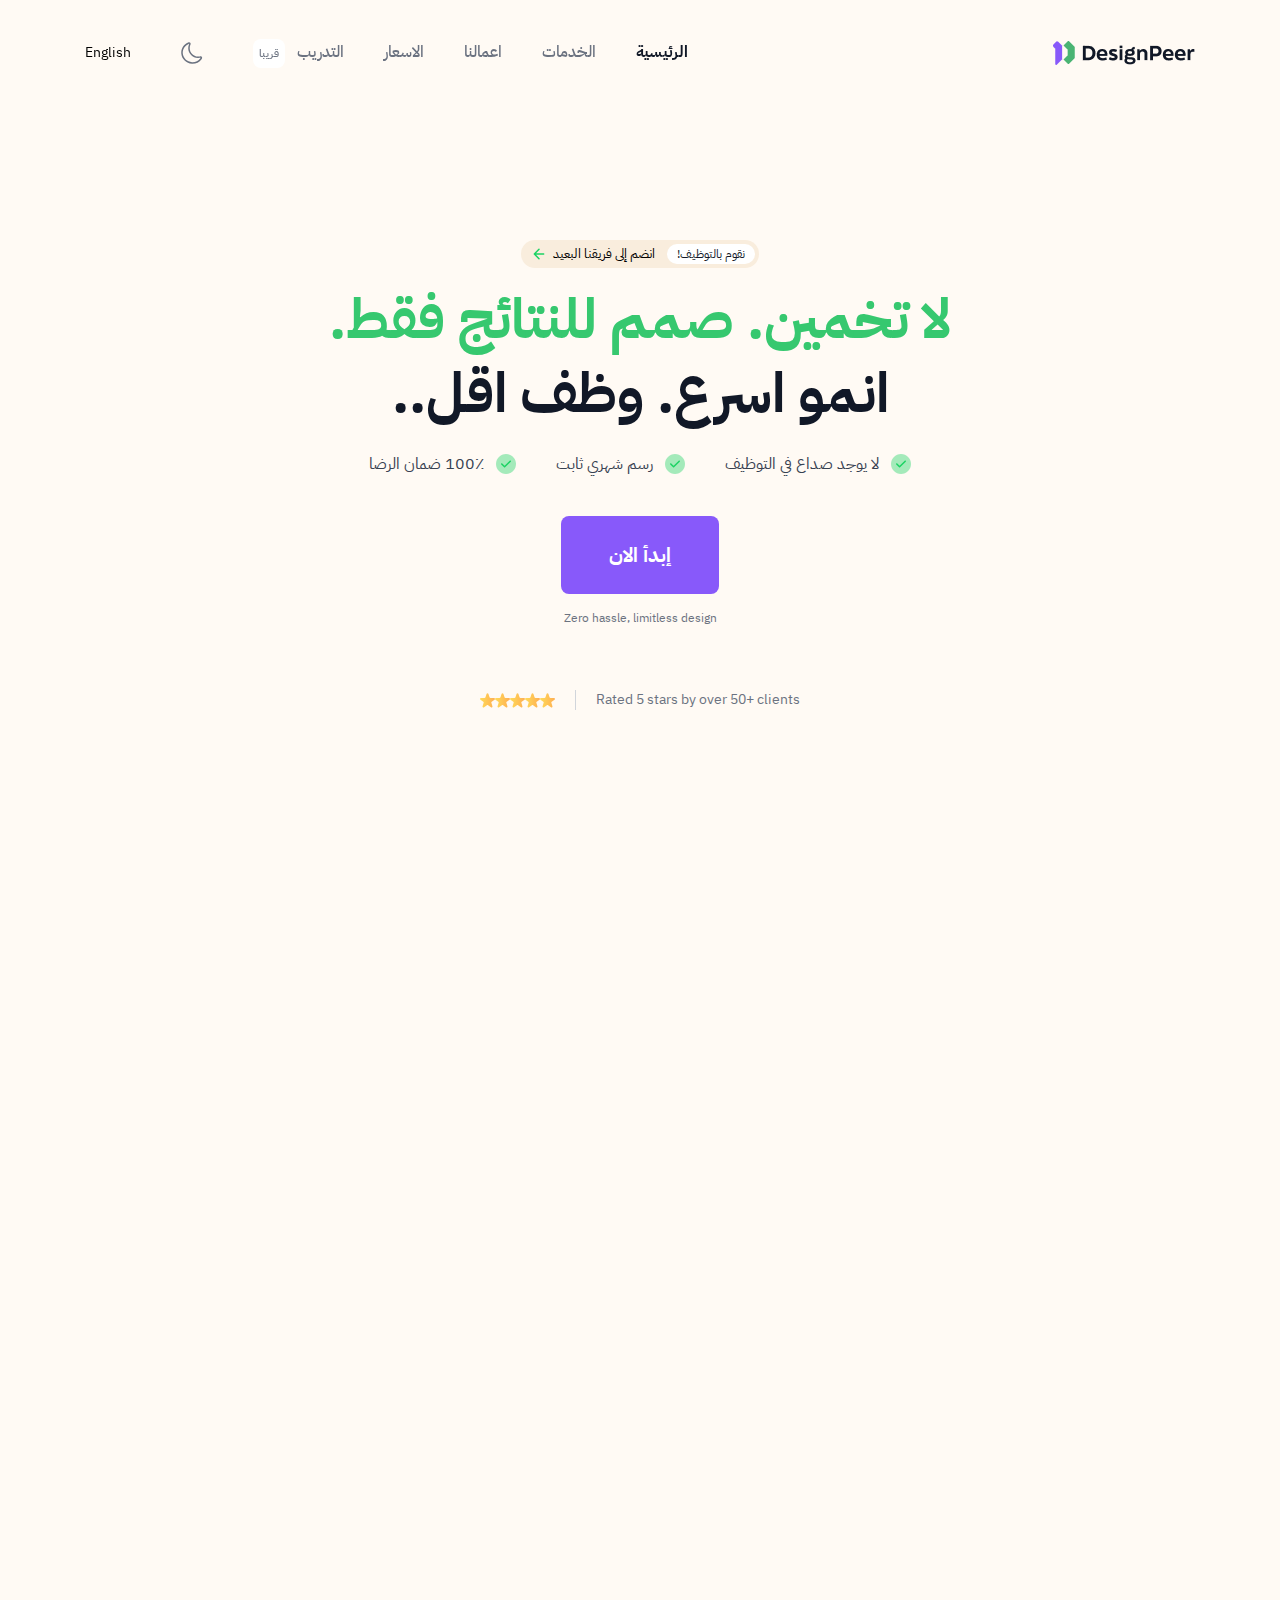
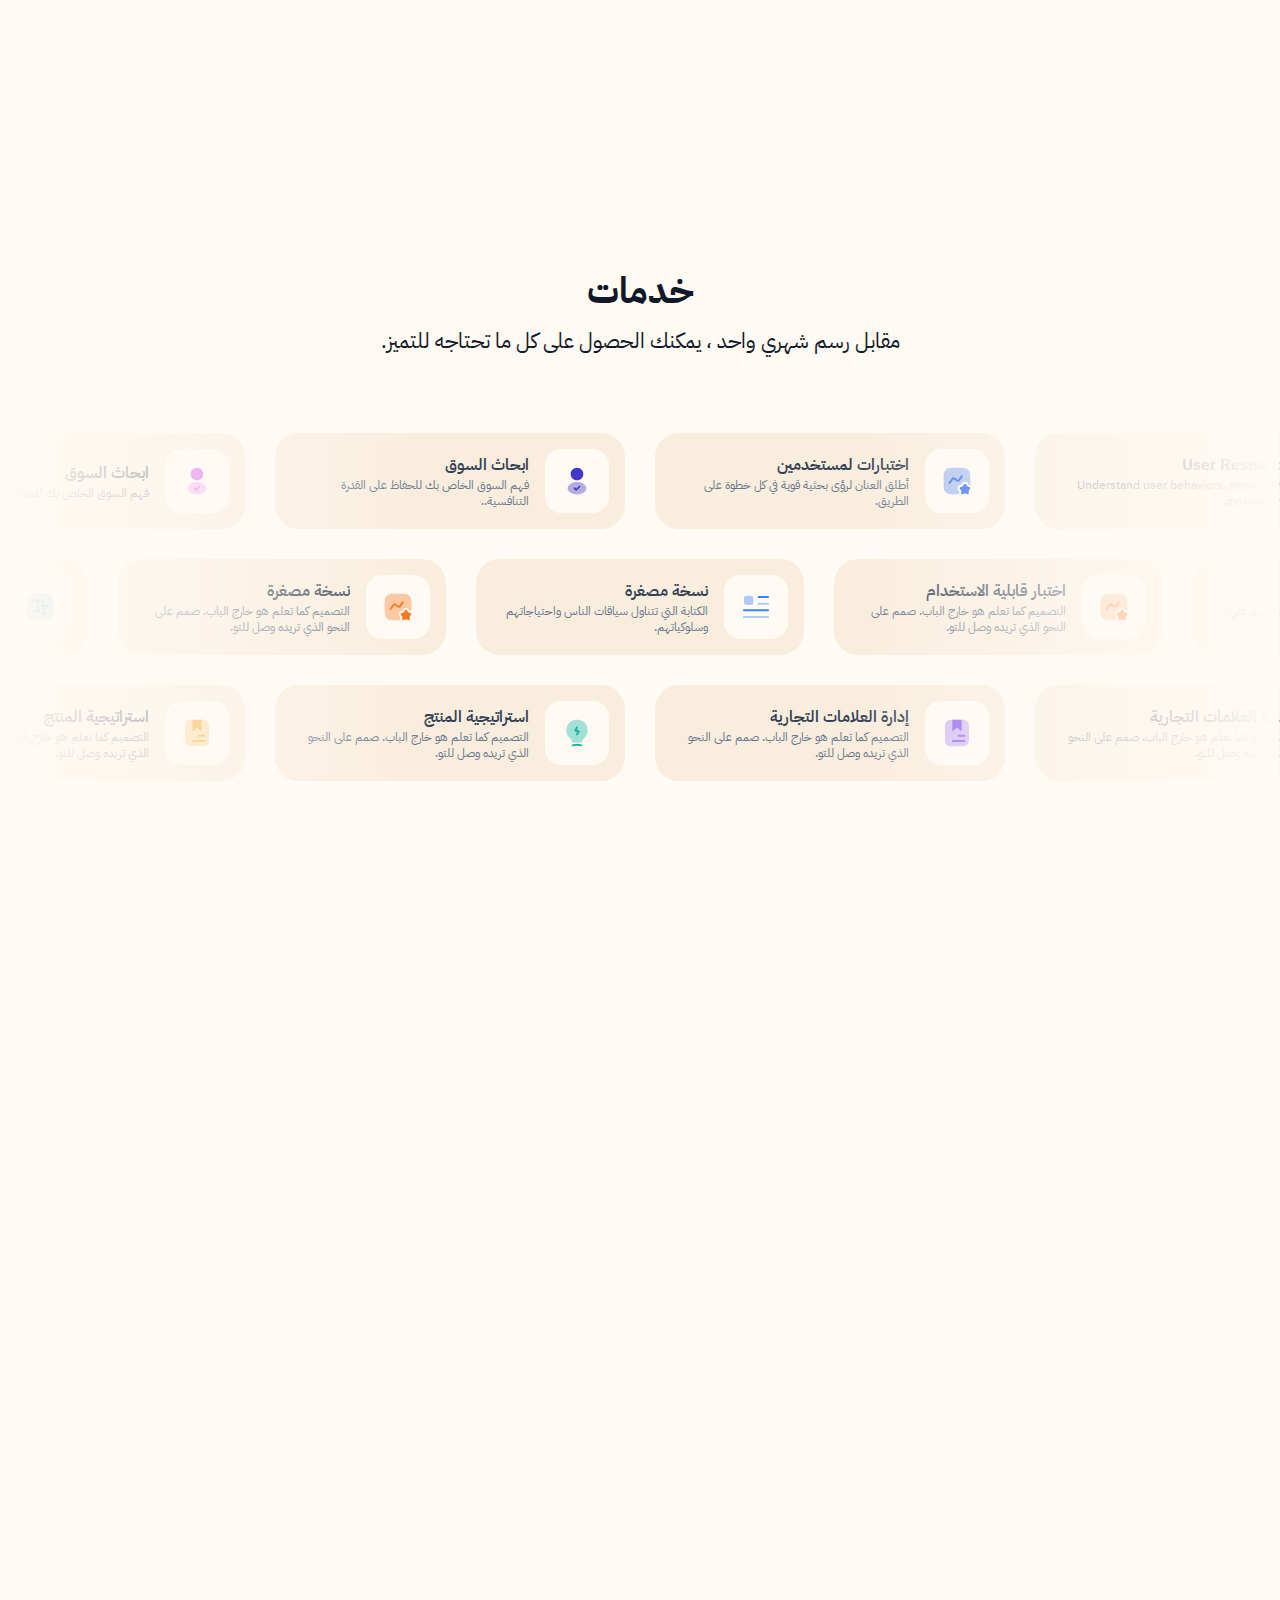
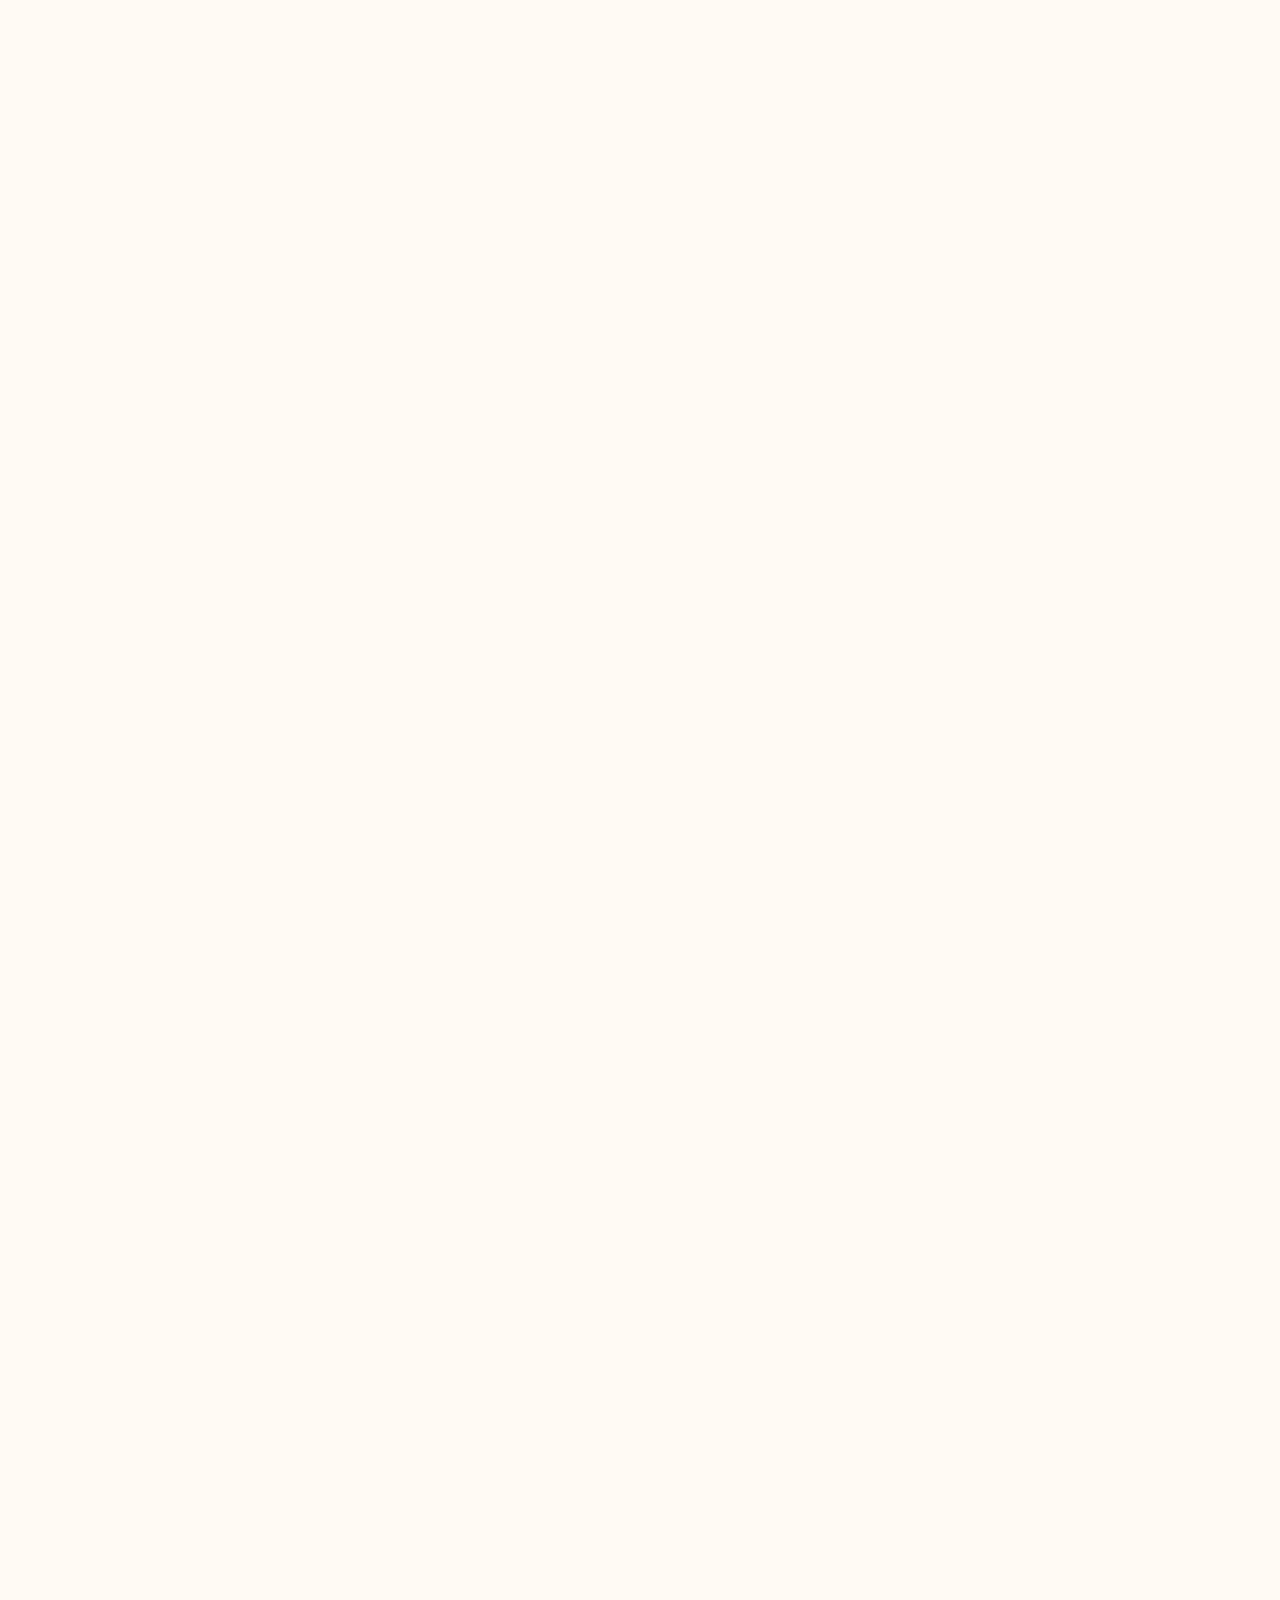
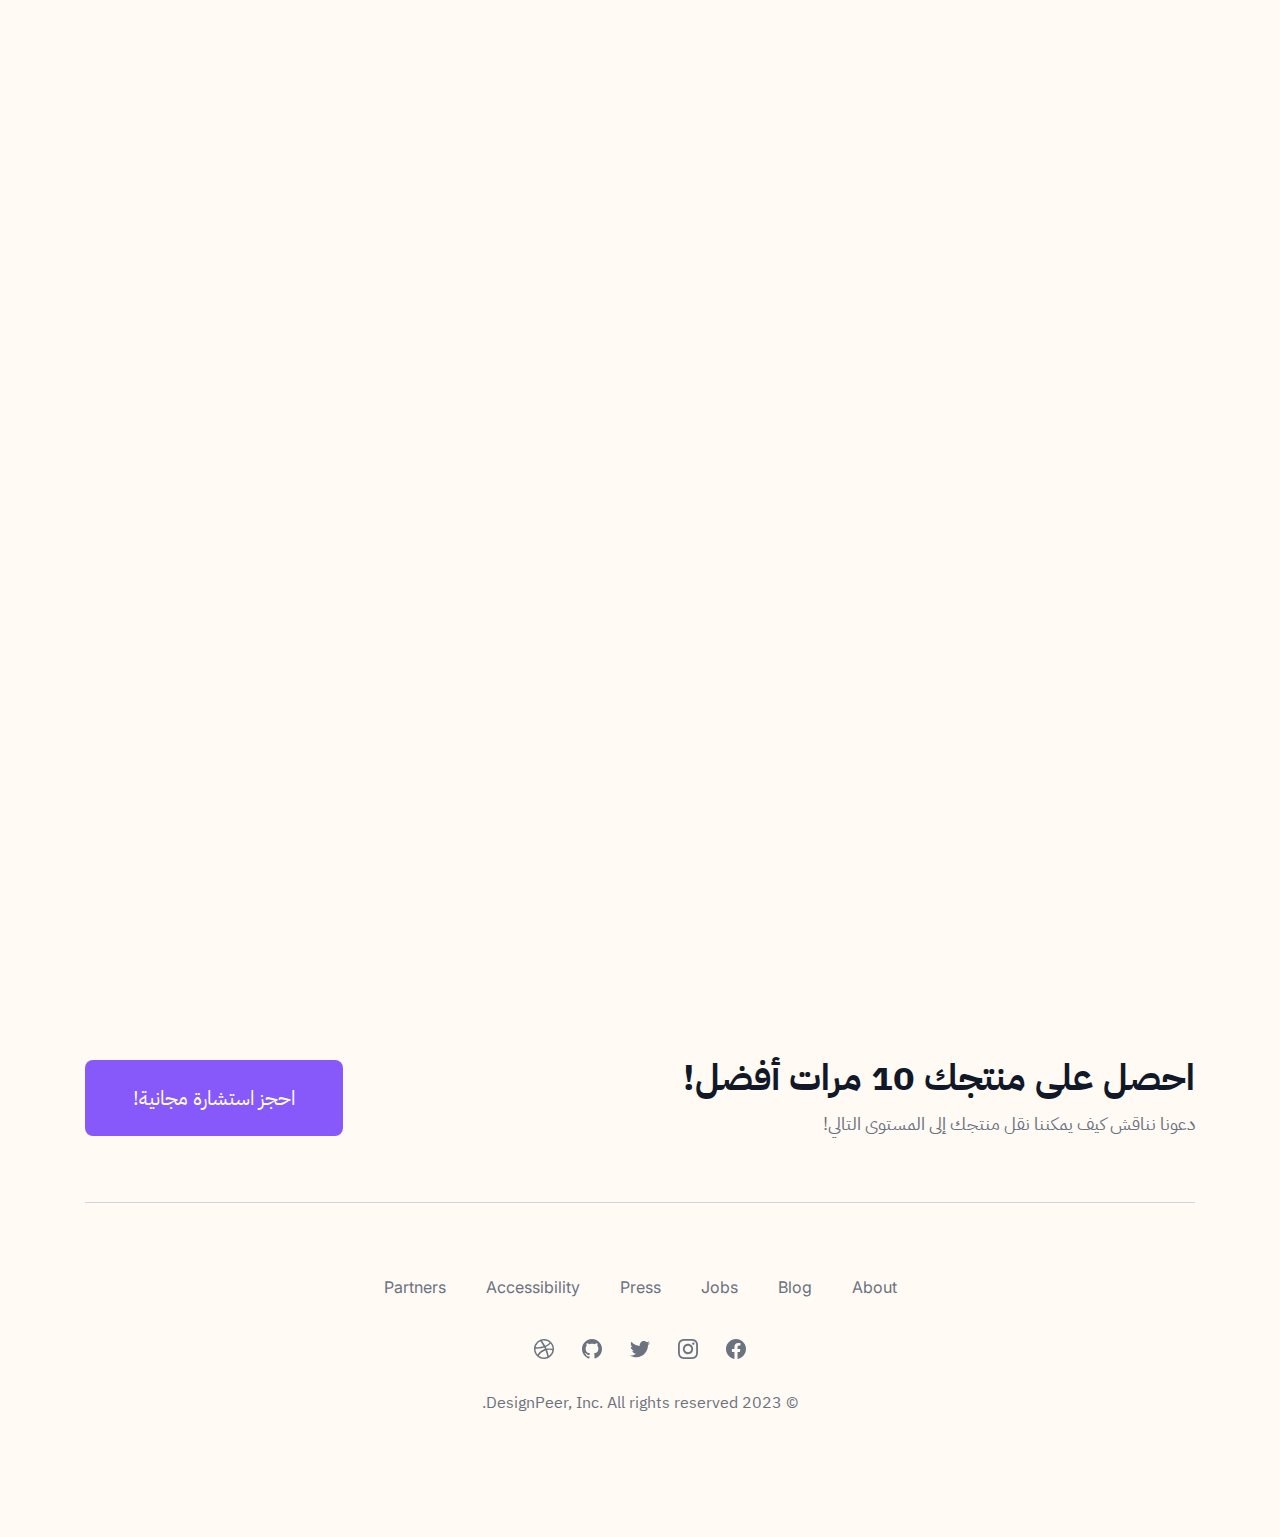
==== commit ab57c7da: "final" ====
--- a/index-ar.html
+++ b/index-ar.html
@@ -108,8 +108,8 @@
                                 d="M28.3332 28.75H11.6665C10.9832 28.75 10.4165 28.1833 10.4165 27.5C10.4165 26.8167 10.9832 26.25 11.6665 26.25H28.3332C29.0165 26.25 29.5832 26.8167 29.5832 27.5C29.5832 28.1833 29.0165 28.75 28.3332 28.75Z"
                                 fill="#CBD5E1" />
                         </svg>
-                        <svg class="dark:hidden" width="40" height="40" viewBox="0 0 40 40" fill="none"
-                            xmlns="http://www.w3.org/2000/svg">
+                        <svg class="dark:hidden  w-12 h-12  md:w-16 md:h-16" width="40" height="40" viewBox="0 0 40 40"
+                            fill="none" xmlns="http://www.w3.org/2000/svg">
                             <path opacity="0.4"
                                 d="M26.983 3.3335H13.0163C6.94967 3.3335 3.33301 6.95016 3.33301 13.0168V26.9668C3.33301 33.0502 6.94967 36.6668 13.0163 36.6668H26.9663C33.033 36.6668 36.6497 33.0502 36.6497 26.9835V13.0168C36.6663 6.95016 33.0497 3.3335 26.983 3.3335Z"
                                 fill="#A88455" />
@@ -518,8 +518,8 @@
                             <div
                                 class="service-card p-4 flex gap-4 items-center md:w-[350px] bg-secondary rounded-3xl dark:bg-[#0F172A]">
                                 <div class="">
-                                    <svg class="dark:hidden" width="64" height="64" viewBox="0 0 64 64" fill="none"
-                                        xmlns="http://www.w3.org/2000/svg">
+                                    <svg class="dark:hidden  w-12 h-12  md:w-16 md:h-16" width="64" height="64"
+                                        viewBox="0 0 64 64" fill="none" xmlns="http://www.w3.org/2000/svg">
                                         <rect width="64" height="64" rx="16" fill="#FFFAF4" />
                                         <path opacity="0.4"
                                             d="M44.88 29.9199L43.5733 35.4933C42.4533 40.3066 40.24 42.2533 36.08 41.8533C35.4133 41.7999 34.6933 41.6799 33.92 41.4933L31.68 40.9599C26.12 39.6399 24.4 36.8933 25.7067 31.3199L27.0133 25.7333C27.28 24.5999 27.6 23.6133 28 22.7999C29.56 19.5733 32.2133 18.7066 36.6667 19.7599L38.8933 20.2799C44.48 21.5866 46.1867 24.3466 44.88 29.9199Z"
@@ -534,7 +534,7 @@
                                             d="M35.4133 34.5201C35.3333 34.5201 35.2533 34.5068 35.16 34.4934L31.28 33.5068C30.7467 33.3734 30.4267 32.8268 30.56 32.2934C30.6933 31.7601 31.24 31.4401 31.7733 31.5734L35.6533 32.5601C36.1867 32.6934 36.5067 33.2401 36.3733 33.7734C36.2667 34.2268 35.8667 34.5201 35.4133 34.5201Z"
                                             fill="#EF4444" />
                                     </svg>
-                                    <svg class="hidden dark:block" width="64" height="64" viewBox="0 0 64 64"
+                                    <svg class="hidden dark:block w-12 h-12  md:w-16 md:h-16" width="64" height="64" viewBox="0 0 64 64"
                                         fill="none" xmlns="http://www.w3.org/2000/svg">
                                         <rect width="64" height="64" rx="16" fill="#7F1D1D" />
                                         <path opacity="0.4"
@@ -552,7 +552,8 @@
                                     </svg>
                                 </div>
                                 <div class="flex-1">
-                                    <h6 class="text-[#334155] font-semibold dark:text-[#F1F5F9]">
+                                    <h6
+                                        class="text-[#334155] font-semibold  md:text-base text-[13px]  dark:text-[#F1F5F9]">
                                         User Research
                                     </h6>
                                     <p class="text-[#64748B] text-xs dark:text-[#94A3B8]">
@@ -564,8 +565,8 @@
                             <div
                                 class="service-card p-4 flex gap-4 items-center md:w-[350px] bg-secondary rounded-3xl dark:bg-[#0F172A]">
                                 <div class="">
-                                    <svg class="dark:hidden" width="64" height="64" viewBox="0 0 64 64" fill="none"
-                                        xmlns="http://www.w3.org/2000/svg">
+                                    <svg class="dark:hidden  w-12 h-12  md:w-16 md:h-16" width="64" height="64"
+                                        viewBox="0 0 64 64" fill="none" xmlns="http://www.w3.org/2000/svg">
                                         <rect width="64" height="64" rx="16" fill="#FFFAF4" />
                                         <path opacity="0.4"
                                             d="M45.3333 26.4134V36.2134C44.9466 36.0267 44.52 35.8934 44.04 35.8134L43.6266 35.7468L43.2799 35.0267C42.5466 33.5334 41.3466 32.6667 40 32.6667C38.6533 32.6667 37.4533 33.5334 36.72 35.0267L36.3599 35.7468L35.96 35.8134C34.3733 36.0801 33.2266 36.9601 32.8133 38.2134C32.4133 39.4801 32.8266 40.8667 33.96 42.0134L34.3733 42.4267L34.3333 42.5867C34.0666 43.7734 34.1733 44.6801 34.4266 45.3334H26.4133C21.56 45.3334 18.6666 42.4401 18.6666 37.5867V26.4134C18.6666 21.5601 21.56 18.6667 26.4133 18.6667H37.5866C42.44 18.6667 45.3333 21.5601 45.3333 26.4134Z"
@@ -577,7 +578,7 @@
                                             d="M37.506 26.5564C37.9425 26.8947 38.0221 27.5229 37.6837 27.9594L34.5978 31.9403C33.8046 32.9435 32.3422 33.1264 31.3219 32.338L31.3149 32.3326L28.8795 30.4162C28.7291 30.3019 28.5192 30.3304 28.4049 30.4778C28.4048 30.4779 28.405 30.4776 28.4049 30.4778L25.2322 34.5969C24.8952 35.0345 24.2673 35.116 23.8298 34.779C23.3922 34.442 23.3107 33.8141 23.6477 33.3765L26.822 29.2553C27.6139 28.2305 29.0822 28.0453 30.1048 28.8354L30.1117 28.8408L32.5472 30.7573C32.6992 30.8727 32.9135 30.843 33.0269 30.7023L36.103 26.7341C36.4414 26.2976 37.0695 26.218 37.506 26.5564Z"
                                             fill="#2563EB" />
                                     </svg>
-                                    <svg class="dark:block hidden" width="64" height="64" viewBox="0 0 64 64"
+                                    <svg class="dark:block hidden w-12 h-12  md:w-16 md:h-16" width="64" height="64" viewBox="0 0 64 64"
                                         fill="none" xmlns="http://www.w3.org/2000/svg">
                                         <rect width="64" height="64" rx="16" fill="#1E3A8A" />
                                         <path opacity="0.4"
@@ -592,7 +593,9 @@
                                     </svg>
                                 </div>
                                 <div class="flex-1">
-                                    <h6 class="text-[#334155] font-semibold dark:text-[#F1F5F9]"> اختبارات لمستخدمين
+                                    <h6
+                                        class="text-[#334155] font-semibold  md:text-base text-[13px]  dark:text-[#F1F5F9]">
+                                        اختبارات لمستخدمين
                                     </h6>
                                     <p class="text-[#64748B] text-xs dark:text-[#94A3B8]">
                                         أطلق العنان لرؤى بحثية قوية في كل خطوة على الطريق.
@@ -602,8 +605,8 @@
                             <div
                                 class="service-card p-4 flex gap-4 items-center md:w-[350px] bg-secondary rounded-3xl dark:bg-[#0F172A]">
                                 <div class="">
-                                    <svg class="dark:hidden" width="64" height="64" viewBox="0 0 64 64" fill="none"
-                                        xmlns="http://www.w3.org/2000/svg">
+                                    <svg class="dark:hidden  w-12 h-12  md:w-16 md:h-16" width="64" height="64"
+                                        viewBox="0 0 64 64" fill="none" xmlns="http://www.w3.org/2000/svg">
                                         <rect width="64" height="64" rx="16" fill="#FFFAF4" />
                                         <path
                                             d="M32 18.6667C28.5066 18.6667 25.6666 21.5067 25.6666 25.0001C25.6666 28.4267 28.3466 31.2001 31.84 31.3201C31.9466 31.3067 32.0533 31.3067 32.1333 31.3201C32.16 31.3201 32.1733 31.3201 32.2 31.3201C32.2133 31.3201 32.2133 31.3201 32.2266 31.3201C35.64 31.2001 38.32 28.4267 38.3333 25.0001C38.3333 21.5067 35.4933 18.6667 32 18.6667Z"
@@ -615,7 +618,7 @@
                                             d="M31.16 41.6801C30.9467 41.6801 30.7333 41.5867 30.5733 41.4401L28.8933 39.7601C28.5733 39.4401 28.5733 38.9067 28.8933 38.5867C29.2133 38.2667 29.7467 38.2667 30.0667 38.5867L31.16 39.6801L33.9333 36.9067C34.2533 36.5867 34.7867 36.5867 35.1067 36.9067C35.4267 37.2267 35.4267 37.7601 35.1067 38.0801L31.7467 41.4401C31.5867 41.6001 31.3733 41.6801 31.16 41.6801Z"
                                             fill="#4338CA" />
                                     </svg>
-                                    <svg class="dark:block hidden" width="64" height="64" viewBox="0 0 64 64"
+                                    <svg class="dark:block hidden w-12 h-12  md:w-16 md:h-16" width="64" height="64" viewBox="0 0 64 64"
                                         fill="none" xmlns="http://www.w3.org/2000/svg">
                                         <rect width="64" height="64" rx="16" fill="#312E81" />
                                         <path
@@ -630,7 +633,8 @@
                                     </svg>
                                 </div>
                                 <div class="flex-1">
-                                    <h6 class="text-[#334155] font-semibold dark:text-[#F1F5F9]">
+                                    <h6
+                                        class="text-[#334155] font-semibold  md:text-base text-[13px]  dark:text-[#F1F5F9]">
                                         ابحاث السوق</h6>
                                     <p class="text-[#64748B] text-xs dark:text-[#94A3B8]">
                                         فهم السوق الخاص بك للحفاظ على القدرة التنافسية..
@@ -640,8 +644,8 @@
                             <div
                                 class="service-card p-4 flex gap-4 items-center md:w-[350px] bg-secondary rounded-3xl dark:bg-[#0F172A]">
                                 <div class="">
-                                    <svg class="dark:hidden" width="64" height="64" viewBox="0 0 64 64" fill="none"
-                                        xmlns="http://www.w3.org/2000/svg">
+                                    <svg class="dark:hidden  w-12 h-12  md:w-16 md:h-16" width="64" height="64"
+                                        viewBox="0 0 64 64" fill="none" xmlns="http://www.w3.org/2000/svg">
                                         <rect width="64" height="64" rx="16" fill="#FFFAF4" />
                                         <path
                                             d="M32 18.6667C28.5066 18.6667 25.6666 21.5067 25.6666 25.0001C25.6666 28.4267 28.3466 31.2001 31.84 31.3201C31.9466 31.3067 32.0533 31.3067 32.1333 31.3201C32.16 31.3201 32.1733 31.3201 32.2 31.3201C32.2133 31.3201 32.2133 31.3201 32.2266 31.3201C35.64 31.2001 38.32 28.4267 38.3333 25.0001C38.3333 21.5067 35.4933 18.6667 32 18.6667Z"
@@ -653,7 +657,7 @@
                                             d="M31.16 41.6801C30.9467 41.6801 30.7333 41.5867 30.5733 41.4401L28.8933 39.7601C28.5733 39.4401 28.5733 38.9067 28.8933 38.5867C29.2133 38.2667 29.7467 38.2667 30.0667 38.5867L31.16 39.6801L33.9333 36.9067C34.2533 36.5867 34.7867 36.5867 35.1067 36.9067C35.4267 37.2267 35.4267 37.7601 35.1067 38.0801L31.7467 41.4401C31.5867 41.6001 31.3733 41.6801 31.16 41.6801Z"
                                             fill="#D946EF" />
                                     </svg>
-                                    <svg class="dark:block hidden" width="64" height="64" viewBox="0 0 64 64"
+                                    <svg class="dark:block hidden w-12 h-12  md:w-16 md:h-16" width="64" height="64" viewBox="0 0 64 64"
                                         fill="none" xmlns="http://www.w3.org/2000/svg">
                                         <rect width="64" height="64" rx="16" fill="#312E81" />
                                         <path
@@ -668,7 +672,8 @@
                                     </svg>
                                 </div>
                                 <div class="flex-1">
-                                    <h6 class="text-[#334155] font-semibold dark:text-[#F1F5F9]">
+                                    <h6
+                                        class="text-[#334155] font-semibold  md:text-base text-[13px]  dark:text-[#F1F5F9]">
                                         ابحاث السوق </h6>
                                     <p class="text-[#64748B] text-xs dark:text-[#94A3B8]">
                                         فهم السوق الخاص بك للحفاظ على القدرة التنافسية.
@@ -682,26 +687,49 @@
                             <div
                                 class="service-card p-4 flex gap-4 items-center md:w-[350px] bg-secondary rounded-3xl dark:bg-[#0F172A]">
                                 <div class="">
-                                    <svg  class="dark:hidden" width="64" height="64" viewBox="0 0 64 64" fill="none" xmlns="http://www.w3.org/2000/svg">
-                                        <rect width="64" height="64" rx="16" fill="#FFFAF4"/>
-                                        <path d="M44 23H34.6666C34.12 23 33.6666 22.5467 33.6666 22C33.6666 21.4533 34.12 21 34.6666 21H44C44.5466 21 45 21.4533 45 22C45 22.5467 44.5466 23 44 23Z" fill="#3B82F6"/>
-                                        <path opacity="0.4" d="M44 29.6667H34.6666C34.12 29.6667 33.6666 29.2134 33.6666 28.6667C33.6666 28.1201 34.12 27.6667 34.6666 27.6667H44C44.5466 27.6667 45 28.1201 45 28.6667C45 29.2134 44.5466 29.6667 44 29.6667Z" fill="#3B82F6"/>
-                                        <path d="M44 36.3333H20C19.4533 36.3333 19 35.8799 19 35.3333C19 34.7866 19.4533 34.3333 20 34.3333H44C44.5467 34.3333 45 34.7866 45 35.3333C45 35.8799 44.5467 36.3333 44 36.3333Z" fill="#3B82F6"/>
-                                        <path opacity="0.4" d="M44 43H20C19.4533 43 19 42.5467 19 42C19 41.4533 19.4533 41 20 41H44C44.5467 41 45 41.4533 45 42C45 42.5467 44.5467 43 44 43Z" fill="#3B82F6"/>
-                                        <path opacity="0.4" d="M26.56 20.6667H22.7733C20.9067 20.6667 20 21.5734 20 23.4401V27.2401C20 29.1067 20.9067 30.0134 22.7733 30.0134H26.5733C28.44 30.0134 29.3467 29.1067 29.3467 27.2401V23.4401C29.3333 21.5734 28.4267 20.6667 26.56 20.6667Z" fill="#3B82F6"/>
-                                        </svg>
-                                        <svg class="dark:block hidden"  width="64" height="64" viewBox="0 0 64 64" fill="none" xmlns="http://www.w3.org/2000/svg">
-                                            <rect width="64" height="64" rx="16" fill="#1E3A8A"/>
-                                            <path d="M44.0001 23H34.6667C34.1201 23 33.6667 22.5467 33.6667 22C33.6667 21.4533 34.1201 21 34.6667 21H44.0001C44.5467 21 45.0001 21.4533 45.0001 22C45.0001 22.5467 44.5467 23 44.0001 23Z" fill="#F8FAFC"/>
-                                            <path opacity="0.4" d="M44.0001 29.6667H34.6667C34.1201 29.6667 33.6667 29.2134 33.6667 28.6667C33.6667 28.1201 34.1201 27.6667 34.6667 27.6667H44.0001C44.5467 27.6667 45.0001 28.1201 45.0001 28.6667C45.0001 29.2134 44.5467 29.6667 44.0001 29.6667Z" fill="#F8FAFC"/>
-                                            <path d="M44 36.3333H20C19.4533 36.3333 19 35.8799 19 35.3333C19 34.7866 19.4533 34.3333 20 34.3333H44C44.5467 34.3333 45 34.7866 45 35.3333C45 35.8799 44.5467 36.3333 44 36.3333Z" fill="#F8FAFC"/>
-                                            <path opacity="0.4" d="M44 43H20C19.4533 43 19 42.5467 19 42C19 41.4533 19.4533 41 20 41H44C44.5467 41 45 41.4533 45 42C45 42.5467 44.5467 43 44 43Z" fill="#F8FAFC"/>
-                                            <path opacity="0.4" d="M26.56 20.6667H22.7733C20.9067 20.6667 20 21.5734 20 23.4401V27.2401C20 29.1067 20.9067 30.0134 22.7733 30.0134H26.5733C28.44 30.0134 29.3467 29.1067 29.3467 27.2401V23.4401C29.3333 21.5734 28.4267 20.6667 26.56 20.6667Z" fill="#F8FAFC"/>
-                                            </svg>
-                                            
+                                    <svg class="dark:hidden w-12 h-12  md:w-16 md:h-16" width="64" height="64" viewBox="0 0 64 64" fill="none"
+                                        xmlns="http://www.w3.org/2000/svg">
+                                        <rect width="64" height="64" rx="16" fill="#FFFAF4" />
+                                        <path
+                                            d="M44 23H34.6666C34.12 23 33.6666 22.5467 33.6666 22C33.6666 21.4533 34.12 21 34.6666 21H44C44.5466 21 45 21.4533 45 22C45 22.5467 44.5466 23 44 23Z"
+                                            fill="#3B82F6" />
+                                        <path opacity="0.4"
+                                            d="M44 29.6667H34.6666C34.12 29.6667 33.6666 29.2134 33.6666 28.6667C33.6666 28.1201 34.12 27.6667 34.6666 27.6667H44C44.5466 27.6667 45 28.1201 45 28.6667C45 29.2134 44.5466 29.6667 44 29.6667Z"
+                                            fill="#3B82F6" />
+                                        <path
+                                            d="M44 36.3333H20C19.4533 36.3333 19 35.8799 19 35.3333C19 34.7866 19.4533 34.3333 20 34.3333H44C44.5467 34.3333 45 34.7866 45 35.3333C45 35.8799 44.5467 36.3333 44 36.3333Z"
+                                            fill="#3B82F6" />
+                                        <path opacity="0.4"
+                                            d="M44 43H20C19.4533 43 19 42.5467 19 42C19 41.4533 19.4533 41 20 41H44C44.5467 41 45 41.4533 45 42C45 42.5467 44.5467 43 44 43Z"
+                                            fill="#3B82F6" />
+                                        <path opacity="0.4"
+                                            d="M26.56 20.6667H22.7733C20.9067 20.6667 20 21.5734 20 23.4401V27.2401C20 29.1067 20.9067 30.0134 22.7733 30.0134H26.5733C28.44 30.0134 29.3467 29.1067 29.3467 27.2401V23.4401C29.3333 21.5734 28.4267 20.6667 26.56 20.6667Z"
+                                            fill="#3B82F6" />
+                                    </svg>
+                                    <svg class="dark:block hidden w-12 h-12  md:w-16 md:h-16" width="64" height="64" viewBox="0 0 64 64"
+                                        fill="none" xmlns="http://www.w3.org/2000/svg">
+                                        <rect width="64" height="64" rx="16" fill="#1E3A8A" />
+                                        <path
+                                            d="M44.0001 23H34.6667C34.1201 23 33.6667 22.5467 33.6667 22C33.6667 21.4533 34.1201 21 34.6667 21H44.0001C44.5467 21 45.0001 21.4533 45.0001 22C45.0001 22.5467 44.5467 23 44.0001 23Z"
+                                            fill="#F8FAFC" />
+                                        <path opacity="0.4"
+                                            d="M44.0001 29.6667H34.6667C34.1201 29.6667 33.6667 29.2134 33.6667 28.6667C33.6667 28.1201 34.1201 27.6667 34.6667 27.6667H44.0001C44.5467 27.6667 45.0001 28.1201 45.0001 28.6667C45.0001 29.2134 44.5467 29.6667 44.0001 29.6667Z"
+                                            fill="#F8FAFC" />
+                                        <path
+                                            d="M44 36.3333H20C19.4533 36.3333 19 35.8799 19 35.3333C19 34.7866 19.4533 34.3333 20 34.3333H44C44.5467 34.3333 45 34.7866 45 35.3333C45 35.8799 44.5467 36.3333 44 36.3333Z"
+                                            fill="#F8FAFC" />
+                                        <path opacity="0.4"
+                                            d="M44 43H20C19.4533 43 19 42.5467 19 42C19 41.4533 19.4533 41 20 41H44C44.5467 41 45 41.4533 45 42C45 42.5467 44.5467 43 44 43Z"
+                                            fill="#F8FAFC" />
+                                        <path opacity="0.4"
+                                            d="M26.56 20.6667H22.7733C20.9067 20.6667 20 21.5734 20 23.4401V27.2401C20 29.1067 20.9067 30.0134 22.7733 30.0134H26.5733C28.44 30.0134 29.3467 29.1067 29.3467 27.2401V23.4401C29.3333 21.5734 28.4267 20.6667 26.56 20.6667Z"
+                                            fill="#F8FAFC" />
+                                    </svg>
+
                                 </div>
                                 <div class="flex-1">
-                                    <h6 class="text-[#334155] font-semibold dark:text-[#F1F5F9]">
+                                    <h6
+                                        class="text-[#334155] font-semibold  md:text-base text-[13px]  dark:text-[#F1F5F9]">
                                         الكتابة UX
                                     </h6>
                                     <p class="text-[#64748B] text-xs dark:text-[#94A3B8]">
@@ -712,99 +740,8 @@
                             <div
                                 class="service-card p-4 flex gap-4 items-center md:w-[350px] bg-secondary rounded-3xl dark:bg-[#0F172A]">
                                 <div class="">
-                                    <svg class="dark:hidden" width="64" height="64" viewBox="0 0 64 64" fill="none"
-                                    xmlns="http://www.w3.org/2000/svg">
-                                    <rect width="64" height="64" rx="16" fill="#FFFAF4" />
-                                    <path opacity="0.4"
-                                        d="M45.3333 26.4134V36.2134C44.9466 36.0267 44.52 35.8934 44.04 35.8134L43.6266 35.7467L43.2799 35.0267C42.5466 33.5334 41.3466 32.6667 40 32.6667C38.6533 32.6667 37.4533 33.5334 36.72 35.0267L36.3599 35.7467L35.96 35.8134C34.3733 36.0801 33.2266 36.9601 32.8133 38.2134C32.4133 39.4801 32.8266 40.8667 33.96 42.0134L34.3733 42.4267L34.3333 42.5867C34.0666 43.7734 34.1733 44.6801 34.4266 45.3334H26.4133C21.56 45.3334 18.6666 42.4401 18.6666 37.5867V26.4134C18.6666 21.5601 21.56 18.6667 26.4133 18.6667H37.5866C42.44 18.6667 45.3333 21.5601 45.3333 26.4134Z"
-                                        fill="#F97316" />
-                                    <path
-                                        d="M41.4933 35.9199L41.92 36.7866C42.1333 37.2133 42.68 37.6133 43.1333 37.6933L43.7066 37.7866C45.4533 38.0799 45.8533 39.3599 44.6133 40.6133L44.08 41.1466C43.72 41.5066 43.5333 42.1999 43.64 42.7066L43.7066 43.0266C44.1866 45.1333 43.0666 45.9466 41.2399 44.8399L40.8533 44.5999C40.3866 44.3199 39.6133 44.3199 39.1466 44.5999L38.76 44.8399C36.92 45.9466 35.8133 45.1333 36.2933 43.0266L36.3599 42.7066C36.4666 42.2133 36.28 41.5066 35.92 41.1466L35.3866 40.6133C34.1466 39.3466 34.5466 38.0799 36.2933 37.7866L36.8666 37.6933C37.3333 37.6133 37.8666 37.2133 38.08 36.7866L38.5066 35.9199C39.3333 34.2533 40.6666 34.2533 41.4933 35.9199Z"
-                                        fill="#F97316" />
-                                    <path fill-rule="evenodd" clip-rule="evenodd"
-                                        d="M37.506 26.5564C37.9425 26.8947 38.0221 27.5229 37.6837 27.9594L34.5978 31.9403C33.8046 32.9435 32.3422 33.1264 31.3219 32.338L31.3149 32.3326L28.8795 30.4162C28.7291 30.3019 28.5192 30.3304 28.4049 30.4778C28.4048 30.4779 28.405 30.4776 28.4049 30.4778L25.2322 34.5969C24.8952 35.0345 24.2673 35.116 23.8298 34.779C23.3922 34.442 23.3107 33.8141 23.6477 33.3765L26.822 29.2553C27.6139 28.2305 29.0822 28.0453 30.1048 28.8354L30.1117 28.8408L32.5472 30.7573C32.6992 30.8727 32.9135 30.843 33.0269 30.7023L36.103 26.7341C36.4414 26.2976 37.0695 26.218 37.506 26.5564Z"
-                                        fill="#F97316" />
-                                </svg>
-                                <svg class="dark:block hidden" width="64" height="64" viewBox="0 0 64 64"
-                                    fill="none" xmlns="http://www.w3.org/2000/svg">
-                                    <rect width="64" height="64" rx="16" fill="#075985" />
-                                    <path opacity="0.4"
-                                        d="M45.3334 26.4134V36.2134C44.9467 36.0267 44.5201 35.8934 44.0401 35.8134L43.6268 35.7467L43.2801 35.0267C42.5467 33.5334 41.3467 32.6667 40.0001 32.6667C38.6534 32.6667 37.4534 33.5334 36.7201 35.0267L36.3601 35.7467L35.9601 35.8134C34.3734 36.0801 33.2267 36.9601 32.8134 38.2134C32.4134 39.4801 32.8267 40.8667 33.9601 42.0134L34.3734 42.4267L34.3334 42.5867C34.0667 43.7734 34.1734 44.6801 34.4268 45.3334H26.4134C21.5601 45.3334 18.6667 42.4401 18.6667 37.5867V26.4134C18.6667 21.5601 21.5601 18.6667 26.4134 18.6667H37.5868C42.4401 18.6667 45.3334 21.5601 45.3334 26.4134Z"
-                                        fill="#F0F9FF" />
-                                    <path
-                                        d="M41.4933 35.9199L41.92 36.7866C42.1333 37.2133 42.68 37.6133 43.1333 37.6933L43.7066 37.7866C45.4533 38.0799 45.8533 39.3599 44.6133 40.6133L44.08 41.1466C43.72 41.5066 43.5333 42.1999 43.64 42.7066L43.7066 43.0266C44.1866 45.1333 43.0666 45.9466 41.2399 44.8399L40.8533 44.5999C40.3866 44.3199 39.6133 44.3199 39.1466 44.5999L38.76 44.8399C36.92 45.9466 35.8133 45.1333 36.2933 43.0266L36.3599 42.7066C36.4666 42.2133 36.28 41.5066 35.92 41.1466L35.3866 40.6133C34.1466 39.3466 34.5466 38.0799 36.2933 37.7866L36.8666 37.6933C37.3333 37.6133 37.8666 37.2133 38.08 36.7866L38.5066 35.9199C39.3333 34.2533 40.6666 34.2533 41.4933 35.9199Z"
-                                        fill="#F0F9FF" />
-                                    <path fill-rule="evenodd" clip-rule="evenodd"
-                                        d="M37.506 26.5564C37.9425 26.8947 38.0221 27.5229 37.6837 27.9594L34.5978 31.9403C33.8046 32.9435 32.3422 33.1264 31.3219 32.338L31.3149 32.3326L28.8795 30.4162C28.7291 30.3019 28.5192 30.3304 28.4049 30.4778C28.4048 30.4779 28.405 30.4776 28.4049 30.4778L25.2322 34.5969C24.8952 35.0345 24.2673 35.116 23.8298 34.779C23.3922 34.442 23.3107 33.8141 23.6477 33.3765L26.822 29.2553C27.6139 28.2305 29.0822 28.0453 30.1048 28.8354L30.1117 28.8408L32.5472 30.7573C32.6992 30.8727 32.9135 30.843 33.0269 30.7023L36.103 26.7341C36.4414 26.2976 37.0695 26.218 37.506 26.5564Z"
-                                        fill="#F0F9FF" />
-                                </svg>
-
-                                </div>
-                                <div class="flex-1">
-                                    <h6 class="text-[#334155] font-semibold dark:text-[#F1F5F9]">
-                                        اختبار قابلية الاستخدام
-                                    </h6>
-                                    <p class="text-[#64748B] text-xs dark:text-[#94A3B8]">
-                                        التصميم كما تعلم هو خارج الباب. صمم على النحو الذي تريده وصل للتو. </p>
-                                </div>
-                            </div>
-                            <div
-                                class="service-card p-4 flex gap-4 items-center md:w-[350px] bg-secondary rounded-3xl dark:bg-[#0F172A]">
-                                <div class="">
-                                    <svg class="dark:hidden" width="64" height="64" viewBox="0 0 64 64" fill="none"
-                                        xmlns="http://www.w3.org/2000/svg">
-                                        <rect width="64" height="64" rx="16" fill="#FFFAF4" />
-                                        <path
-                                            d="M44 23H34.6666C34.12 23 33.6666 22.5467 33.6666 22C33.6666 21.4533 34.12 21 34.6666 21H44C44.5466 21 45 21.4533 45 22C45 22.5467 44.5466 23 44 23Z"
-                                            fill="#3B82F6" />
-                                        <path opacity="0.4"
-                                            d="M44 29.6667H34.6666C34.12 29.6667 33.6666 29.2134 33.6666 28.6667C33.6666 28.1201 34.12 27.6667 34.6666 27.6667H44C44.5466 27.6667 45 28.1201 45 28.6667C45 29.2134 44.5466 29.6667 44 29.6667Z"
-                                            fill="#3B82F6" />
-                                        <path
-                                            d="M44 36.3333H20C19.4533 36.3333 19 35.8799 19 35.3333C19 34.7866 19.4533 34.3333 20 34.3333H44C44.5467 34.3333 45 34.7866 45 35.3333C45 35.8799 44.5467 36.3333 44 36.3333Z"
-                                            fill="#3B82F6" />
-                                        <path opacity="0.4"
-                                            d="M44 43H20C19.4533 43 19 42.5467 19 42C19 41.4533 19.4533 41 20 41H44C44.5467 41 45 41.4533 45 42C45 42.5467 44.5467 43 44 43Z"
-                                            fill="#3B82F6" />
-                                        <path opacity="0.4"
-                                            d="M26.56 20.6667H22.7733C20.9067 20.6667 20 21.5734 20 23.4401V27.2401C20 29.1067 20.9067 30.0134 22.7733 30.0134H26.5733C28.44 30.0134 29.3467 29.1067 29.3467 27.2401V23.4401C29.3333 21.5734 28.4267 20.6667 26.56 20.6667Z"
-                                            fill="#3B82F6" />
-                                    </svg>
-
-                                    <svg class="dark:block hidden" width="64" height="64" viewBox="0 0 64 64"
-                                        fill="none" xmlns="http://www.w3.org/2000/svg">
-                                        <rect width="64" height="64" rx="16" fill="#1E3A8A" />
-                                        <path
-                                            d="M44.0001 23H34.6667C34.1201 23 33.6667 22.5467 33.6667 22C33.6667 21.4533 34.1201 21 34.6667 21H44.0001C44.5467 21 45.0001 21.4533 45.0001 22C45.0001 22.5467 44.5467 23 44.0001 23Z"
-                                            fill="#F8FAFC" />
-                                        <path opacity="0.4"
-                                            d="M44.0001 29.6667H34.6667C34.1201 29.6667 33.6667 29.2134 33.6667 28.6667C33.6667 28.1201 34.1201 27.6667 34.6667 27.6667H44.0001C44.5467 27.6667 45.0001 28.1201 45.0001 28.6667C45.0001 29.2134 44.5467 29.6667 44.0001 29.6667Z"
-                                            fill="#F8FAFC" />
-                                        <path
-                                            d="M44 36.3333H20C19.4533 36.3333 19 35.8799 19 35.3333C19 34.7866 19.4533 34.3333 20 34.3333H44C44.5467 34.3333 45 34.7866 45 35.3333C45 35.8799 44.5467 36.3333 44 36.3333Z"
-                                            fill="#F8FAFC" />
-                                        <path opacity="0.4"
-                                            d="M44 43H20C19.4533 43 19 42.5467 19 42C19 41.4533 19.4533 41 20 41H44C44.5467 41 45 41.4533 45 42C45 42.5467 44.5467 43 44 43Z"
-                                            fill="#F8FAFC" />
-                                        <path opacity="0.4"
-                                            d="M26.56 20.6667H22.7733C20.9067 20.6667 20 21.5734 20 23.4401V27.2401C20 29.1067 20.9067 30.0134 22.7733 30.0134H26.5733C28.44 30.0134 29.3467 29.1067 29.3467 27.2401V23.4401C29.3333 21.5734 28.4267 20.6667 26.56 20.6667Z"
-                                            fill="#F8FAFC" />
-                                    </svg>
-                                </div>
-                                <div class="flex-1">
-                                    <h6 class="text-[#334155] font-semibold dark:text-[#F1F5F9]">
-                                        نسخة مصغرة
-                                    </h6>
-                                    <p class="text-[#64748B] text-xs dark:text-[#94A3B8]">
-                                        الكتابة التي تتناول سياقات الناس واحتياجاتهم وسلوكياتهم.
-                                    </p>
-                                </div>
-                            </div>
-                            <div
-                                class="service-card p-4 flex gap-4 items-center md:w-[350px] bg-secondary rounded-3xl dark:bg-[#0F172A]">
-                                <div class="">
-                                    <svg class="dark:hidden" width="64" height="64" viewBox="0 0 64 64" fill="none"
-                                        xmlns="http://www.w3.org/2000/svg">
+                                    <svg class="dark:hidden  w-12 h-12  md:w-16 md:h-16" width="64" height="64"
+                                        viewBox="0 0 64 64" fill="none" xmlns="http://www.w3.org/2000/svg">
                                         <rect width="64" height="64" rx="16" fill="#FFFAF4" />
                                         <path opacity="0.4"
                                             d="M45.3333 26.4134V36.2134C44.9466 36.0267 44.52 35.8934 44.04 35.8134L43.6266 35.7467L43.2799 35.0267C42.5466 33.5334 41.3466 32.6667 40 32.6667C38.6533 32.6667 37.4533 33.5334 36.72 35.0267L36.3599 35.7467L35.96 35.8134C34.3733 36.0801 33.2266 36.9601 32.8133 38.2134C32.4133 39.4801 32.8266 40.8667 33.96 42.0134L34.3733 42.4267L34.3333 42.5867C34.0666 43.7734 34.1733 44.6801 34.4266 45.3334H26.4133C21.56 45.3334 18.6666 42.4401 18.6666 37.5867V26.4134C18.6666 21.5601 21.56 18.6667 26.4133 18.6667H37.5866C42.44 18.6667 45.3333 21.5601 45.3333 26.4134Z"
@@ -816,7 +753,7 @@
                                             d="M37.506 26.5564C37.9425 26.8947 38.0221 27.5229 37.6837 27.9594L34.5978 31.9403C33.8046 32.9435 32.3422 33.1264 31.3219 32.338L31.3149 32.3326L28.8795 30.4162C28.7291 30.3019 28.5192 30.3304 28.4049 30.4778C28.4048 30.4779 28.405 30.4776 28.4049 30.4778L25.2322 34.5969C24.8952 35.0345 24.2673 35.116 23.8298 34.779C23.3922 34.442 23.3107 33.8141 23.6477 33.3765L26.822 29.2553C27.6139 28.2305 29.0822 28.0453 30.1048 28.8354L30.1117 28.8408L32.5472 30.7573C32.6992 30.8727 32.9135 30.843 33.0269 30.7023L36.103 26.7341C36.4414 26.2976 37.0695 26.218 37.506 26.5564Z"
                                             fill="#F97316" />
                                     </svg>
-                                    <svg class="dark:block hidden" width="64" height="64" viewBox="0 0 64 64"
+                                    <svg class="dark:block hidden w-12 h-12  md:w-16 md:h-16" width="64" height="64" viewBox="0 0 64 64"
                                         fill="none" xmlns="http://www.w3.org/2000/svg">
                                         <rect width="64" height="64" rx="16" fill="#075985" />
                                         <path opacity="0.4"
@@ -829,9 +766,103 @@
                                             d="M37.506 26.5564C37.9425 26.8947 38.0221 27.5229 37.6837 27.9594L34.5978 31.9403C33.8046 32.9435 32.3422 33.1264 31.3219 32.338L31.3149 32.3326L28.8795 30.4162C28.7291 30.3019 28.5192 30.3304 28.4049 30.4778C28.4048 30.4779 28.405 30.4776 28.4049 30.4778L25.2322 34.5969C24.8952 35.0345 24.2673 35.116 23.8298 34.779C23.3922 34.442 23.3107 33.8141 23.6477 33.3765L26.822 29.2553C27.6139 28.2305 29.0822 28.0453 30.1048 28.8354L30.1117 28.8408L32.5472 30.7573C32.6992 30.8727 32.9135 30.843 33.0269 30.7023L36.103 26.7341C36.4414 26.2976 37.0695 26.218 37.506 26.5564Z"
                                             fill="#F0F9FF" />
                                     </svg>
+
                                 </div>
                                 <div class="flex-1">
-                                    <h6 class="text-[#334155] font-semibold dark:text-[#F1F5F9]">
+                                    <h6
+                                        class="text-[#334155] font-semibold  md:text-base text-[13px]  dark:text-[#F1F5F9]">
+                                        اختبار قابلية الاستخدام
+                                    </h6>
+                                    <p class="text-[#64748B] text-xs dark:text-[#94A3B8]">
+                                        التصميم كما تعلم هو خارج الباب. صمم على النحو الذي تريده وصل للتو. </p>
+                                </div>
+                            </div>
+                            <div
+                                class="service-card p-4 flex gap-4 items-center md:w-[350px] bg-secondary rounded-3xl dark:bg-[#0F172A]">
+                                <div class="">
+                                    <svg class="dark:hidden  w-12 h-12  md:w-16 md:h-16" width="64" height="64"
+                                        viewBox="0 0 64 64" fill="none" xmlns="http://www.w3.org/2000/svg">
+                                        <rect width="64" height="64" rx="16" fill="#FFFAF4" />
+                                        <path
+                                            d="M44 23H34.6666C34.12 23 33.6666 22.5467 33.6666 22C33.6666 21.4533 34.12 21 34.6666 21H44C44.5466 21 45 21.4533 45 22C45 22.5467 44.5466 23 44 23Z"
+                                            fill="#3B82F6" />
+                                        <path opacity="0.4"
+                                            d="M44 29.6667H34.6666C34.12 29.6667 33.6666 29.2134 33.6666 28.6667C33.6666 28.1201 34.12 27.6667 34.6666 27.6667H44C44.5466 27.6667 45 28.1201 45 28.6667C45 29.2134 44.5466 29.6667 44 29.6667Z"
+                                            fill="#3B82F6" />
+                                        <path
+                                            d="M44 36.3333H20C19.4533 36.3333 19 35.8799 19 35.3333C19 34.7866 19.4533 34.3333 20 34.3333H44C44.5467 34.3333 45 34.7866 45 35.3333C45 35.8799 44.5467 36.3333 44 36.3333Z"
+                                            fill="#3B82F6" />
+                                        <path opacity="0.4"
+                                            d="M44 43H20C19.4533 43 19 42.5467 19 42C19 41.4533 19.4533 41 20 41H44C44.5467 41 45 41.4533 45 42C45 42.5467 44.5467 43 44 43Z"
+                                            fill="#3B82F6" />
+                                        <path opacity="0.4"
+                                            d="M26.56 20.6667H22.7733C20.9067 20.6667 20 21.5734 20 23.4401V27.2401C20 29.1067 20.9067 30.0134 22.7733 30.0134H26.5733C28.44 30.0134 29.3467 29.1067 29.3467 27.2401V23.4401C29.3333 21.5734 28.4267 20.6667 26.56 20.6667Z"
+                                            fill="#3B82F6" />
+                                    </svg>
+
+                                    <svg class="dark:block hidden w-12 h-12  md:w-16 md:h-16" width="64" height="64" viewBox="0 0 64 64"
+                                        fill="none" xmlns="http://www.w3.org/2000/svg">
+                                        <rect width="64" height="64" rx="16" fill="#1E3A8A" />
+                                        <path
+                                            d="M44.0001 23H34.6667C34.1201 23 33.6667 22.5467 33.6667 22C33.6667 21.4533 34.1201 21 34.6667 21H44.0001C44.5467 21 45.0001 21.4533 45.0001 22C45.0001 22.5467 44.5467 23 44.0001 23Z"
+                                            fill="#F8FAFC" />
+                                        <path opacity="0.4"
+                                            d="M44.0001 29.6667H34.6667C34.1201 29.6667 33.6667 29.2134 33.6667 28.6667C33.6667 28.1201 34.1201 27.6667 34.6667 27.6667H44.0001C44.5467 27.6667 45.0001 28.1201 45.0001 28.6667C45.0001 29.2134 44.5467 29.6667 44.0001 29.6667Z"
+                                            fill="#F8FAFC" />
+                                        <path
+                                            d="M44 36.3333H20C19.4533 36.3333 19 35.8799 19 35.3333C19 34.7866 19.4533 34.3333 20 34.3333H44C44.5467 34.3333 45 34.7866 45 35.3333C45 35.8799 44.5467 36.3333 44 36.3333Z"
+                                            fill="#F8FAFC" />
+                                        <path opacity="0.4"
+                                            d="M44 43H20C19.4533 43 19 42.5467 19 42C19 41.4533 19.4533 41 20 41H44C44.5467 41 45 41.4533 45 42C45 42.5467 44.5467 43 44 43Z"
+                                            fill="#F8FAFC" />
+                                        <path opacity="0.4"
+                                            d="M26.56 20.6667H22.7733C20.9067 20.6667 20 21.5734 20 23.4401V27.2401C20 29.1067 20.9067 30.0134 22.7733 30.0134H26.5733C28.44 30.0134 29.3467 29.1067 29.3467 27.2401V23.4401C29.3333 21.5734 28.4267 20.6667 26.56 20.6667Z"
+                                            fill="#F8FAFC" />
+                                    </svg>
+                                </div>
+                                <div class="flex-1">
+                                    <h6
+                                        class="text-[#334155] font-semibold  md:text-base text-[13px]  dark:text-[#F1F5F9]">
+                                        نسخة مصغرة
+                                    </h6>
+                                    <p class="text-[#64748B] text-xs dark:text-[#94A3B8]">
+                                        الكتابة التي تتناول سياقات الناس واحتياجاتهم وسلوكياتهم.
+                                    </p>
+                                </div>
+                            </div>
+                            <div
+                                class="service-card p-4 flex gap-4 items-center md:w-[350px] bg-secondary rounded-3xl dark:bg-[#0F172A]">
+                                <div class="">
+                                    <svg class="dark:hidden  w-12 h-12  md:w-16 md:h-16" width="64" height="64"
+                                        viewBox="0 0 64 64" fill="none" xmlns="http://www.w3.org/2000/svg">
+                                        <rect width="64" height="64" rx="16" fill="#FFFAF4" />
+                                        <path opacity="0.4"
+                                            d="M45.3333 26.4134V36.2134C44.9466 36.0267 44.52 35.8934 44.04 35.8134L43.6266 35.7467L43.2799 35.0267C42.5466 33.5334 41.3466 32.6667 40 32.6667C38.6533 32.6667 37.4533 33.5334 36.72 35.0267L36.3599 35.7467L35.96 35.8134C34.3733 36.0801 33.2266 36.9601 32.8133 38.2134C32.4133 39.4801 32.8266 40.8667 33.96 42.0134L34.3733 42.4267L34.3333 42.5867C34.0666 43.7734 34.1733 44.6801 34.4266 45.3334H26.4133C21.56 45.3334 18.6666 42.4401 18.6666 37.5867V26.4134C18.6666 21.5601 21.56 18.6667 26.4133 18.6667H37.5866C42.44 18.6667 45.3333 21.5601 45.3333 26.4134Z"
+                                            fill="#F97316" />
+                                        <path
+                                            d="M41.4933 35.9199L41.92 36.7866C42.1333 37.2133 42.68 37.6133 43.1333 37.6933L43.7066 37.7866C45.4533 38.0799 45.8533 39.3599 44.6133 40.6133L44.08 41.1466C43.72 41.5066 43.5333 42.1999 43.64 42.7066L43.7066 43.0266C44.1866 45.1333 43.0666 45.9466 41.2399 44.8399L40.8533 44.5999C40.3866 44.3199 39.6133 44.3199 39.1466 44.5999L38.76 44.8399C36.92 45.9466 35.8133 45.1333 36.2933 43.0266L36.3599 42.7066C36.4666 42.2133 36.28 41.5066 35.92 41.1466L35.3866 40.6133C34.1466 39.3466 34.5466 38.0799 36.2933 37.7866L36.8666 37.6933C37.3333 37.6133 37.8666 37.2133 38.08 36.7866L38.5066 35.9199C39.3333 34.2533 40.6666 34.2533 41.4933 35.9199Z"
+                                            fill="#F97316" />
+                                        <path fill-rule="evenodd" clip-rule="evenodd"
+                                            d="M37.506 26.5564C37.9425 26.8947 38.0221 27.5229 37.6837 27.9594L34.5978 31.9403C33.8046 32.9435 32.3422 33.1264 31.3219 32.338L31.3149 32.3326L28.8795 30.4162C28.7291 30.3019 28.5192 30.3304 28.4049 30.4778C28.4048 30.4779 28.405 30.4776 28.4049 30.4778L25.2322 34.5969C24.8952 35.0345 24.2673 35.116 23.8298 34.779C23.3922 34.442 23.3107 33.8141 23.6477 33.3765L26.822 29.2553C27.6139 28.2305 29.0822 28.0453 30.1048 28.8354L30.1117 28.8408L32.5472 30.7573C32.6992 30.8727 32.9135 30.843 33.0269 30.7023L36.103 26.7341C36.4414 26.2976 37.0695 26.218 37.506 26.5564Z"
+                                            fill="#F97316" />
+                                    </svg>
+                                    <svg class="dark:block hidden w-12 h-12  md:w-16 md:h-16" width="64" height="64" viewBox="0 0 64 64"
+                                        fill="none" xmlns="http://www.w3.org/2000/svg">
+                                        <rect width="64" height="64" rx="16" fill="#075985" />
+                                        <path opacity="0.4"
+                                            d="M45.3334 26.4134V36.2134C44.9467 36.0267 44.5201 35.8934 44.0401 35.8134L43.6268 35.7467L43.2801 35.0267C42.5467 33.5334 41.3467 32.6667 40.0001 32.6667C38.6534 32.6667 37.4534 33.5334 36.7201 35.0267L36.3601 35.7467L35.9601 35.8134C34.3734 36.0801 33.2267 36.9601 32.8134 38.2134C32.4134 39.4801 32.8267 40.8667 33.9601 42.0134L34.3734 42.4267L34.3334 42.5867C34.0667 43.7734 34.1734 44.6801 34.4268 45.3334H26.4134C21.5601 45.3334 18.6667 42.4401 18.6667 37.5867V26.4134C18.6667 21.5601 21.5601 18.6667 26.4134 18.6667H37.5868C42.4401 18.6667 45.3334 21.5601 45.3334 26.4134Z"
+                                            fill="#F0F9FF" />
+                                        <path
+                                            d="M41.4933 35.9199L41.92 36.7866C42.1333 37.2133 42.68 37.6133 43.1333 37.6933L43.7066 37.7866C45.4533 38.0799 45.8533 39.3599 44.6133 40.6133L44.08 41.1466C43.72 41.5066 43.5333 42.1999 43.64 42.7066L43.7066 43.0266C44.1866 45.1333 43.0666 45.9466 41.2399 44.8399L40.8533 44.5999C40.3866 44.3199 39.6133 44.3199 39.1466 44.5999L38.76 44.8399C36.92 45.9466 35.8133 45.1333 36.2933 43.0266L36.3599 42.7066C36.4666 42.2133 36.28 41.5066 35.92 41.1466L35.3866 40.6133C34.1466 39.3466 34.5466 38.0799 36.2933 37.7866L36.8666 37.6933C37.3333 37.6133 37.8666 37.2133 38.08 36.7866L38.5066 35.9199C39.3333 34.2533 40.6666 34.2533 41.4933 35.9199Z"
+                                            fill="#F0F9FF" />
+                                        <path fill-rule="evenodd" clip-rule="evenodd"
+                                            d="M37.506 26.5564C37.9425 26.8947 38.0221 27.5229 37.6837 27.9594L34.5978 31.9403C33.8046 32.9435 32.3422 33.1264 31.3219 32.338L31.3149 32.3326L28.8795 30.4162C28.7291 30.3019 28.5192 30.3304 28.4049 30.4778C28.4048 30.4779 28.405 30.4776 28.4049 30.4778L25.2322 34.5969C24.8952 35.0345 24.2673 35.116 23.8298 34.779C23.3922 34.442 23.3107 33.8141 23.6477 33.3765L26.822 29.2553C27.6139 28.2305 29.0822 28.0453 30.1048 28.8354L30.1117 28.8408L32.5472 30.7573C32.6992 30.8727 32.9135 30.843 33.0269 30.7023L36.103 26.7341C36.4414 26.2976 37.0695 26.218 37.506 26.5564Z"
+                                            fill="#F0F9FF" />
+                                    </svg>
+                                </div>
+                                <div class="flex-1">
+                                    <h6
+                                        class="text-[#334155] font-semibold  md:text-base text-[13px]  dark:text-[#F1F5F9]">
                                         نسخة مصغرة </h6>
                                     <p class="text-[#64748B] text-xs dark:text-[#94A3B8]">
                                         التصميم كما تعلم هو خارج الباب. صمم على النحو الذي تريده وصل للتو.
@@ -841,8 +872,8 @@
                             <div
                                 class="service-card p-4 flex gap-4 items-center md:w-[350px] bg-secondary rounded-3xl dark:bg-[#0F172A]">
                                 <div class="">
-                                    <svg class="dark:hidden" width="64" height="64" viewBox="0 0 64 64" fill="none"
-                                        xmlns="http://www.w3.org/2000/svg">
+                                    <svg class="dark:hidden  w-12 h-12  md:w-16 md:h-16" width="64" height="64"
+                                        viewBox="0 0 64 64" fill="none" xmlns="http://www.w3.org/2000/svg">
                                         <rect width="64" height="64" rx="16" fill="#FFFAF4" />
                                         <path opacity="0.4"
                                             d="M45.3333 26.4134V37.5868C45.3333 42.4401 42.44 45.3334 37.5866 45.3334H26.4133C26.1466 45.3334 25.88 45.3201 25.6266 45.3067C23.9866 45.2001 22.6 44.7334 21.5066 43.9334C20.9466 43.5467 20.4533 43.0534 20.0666 42.4934C19.1466 41.2267 18.6666 39.5734 18.6666 37.5868V26.4134C18.6666 21.8267 21.2533 18.9867 25.6266 18.7067C25.88 18.6801 26.1466 18.6667 26.4133 18.6667H37.5866C39.5733 18.6667 41.2266 19.1467 42.4933 20.0667C43.0533 20.4534 43.5466 20.9467 43.9333 21.5067C44.8533 22.7734 45.3333 24.4267 45.3333 26.4134Z"
@@ -854,7 +885,7 @@
                                             d="M39.0933 29.8667H34.2933C33.7467 29.8667 33.2933 30.32 33.2933 30.8667C33.2933 31.4134 33.7467 31.8667 34.2933 31.8667H34.9333V37.4667H34.4667C33.92 37.4667 33.4667 37.92 33.4667 38.4667C33.4667 39.0134 33.92 39.4667 34.4667 39.4667H37.4C37.9467 39.4667 38.4 39.0134 38.4 38.4667C38.4 37.92 37.9467 37.4667 37.4 37.4667H36.9333V31.8667H39V32.32C39 32.8667 39.4533 33.32 40 33.32C40.5467 33.32 41 32.8667 41 32.32V31.7734C41 30.72 40.1467 29.8667 39.0933 29.8667Z"
                                             fill="#0284C7" />
                                     </svg>
-                                    <svg class="dark:block hidden" width="64" height="64" viewBox="0 0 64 64"
+                                    <svg class="dark:block hidden w-12 h-12  md:w-16 md:h-16" width="64" height="64" viewBox="0 0 64 64"
                                         fill="none" xmlns="http://www.w3.org/2000/svg">
                                         <rect width="64" height="64" rx="16" fill="#0C4A6E" />
                                         <path opacity="0.4"
@@ -870,7 +901,8 @@
 
                                 </div>
                                 <div class="flex-1">
-                                    <h6 class="text-[#334155] font-semibold dark:text-[#F1F5F9]">
+                                    <h6
+                                        class="text-[#334155] font-semibold  md:text-base text-[13px]  dark:text-[#F1F5F9]">
                                         نسخة مصغرة </h6>
                                     <p class="text-[#64748B] text-xs dark:text-[#94A3B8]">
                                         التصميم كما تعلم هو خارج الباب. صمم على النحو الذي تريده وصل للتو.
@@ -884,8 +916,8 @@
                             <div
                                 class="service-card p-4 flex gap-4 items-center md:w-[350px] bg-secondary rounded-3xl dark:bg-[#0F172A]">
                                 <div class="">
-                                    <svg class="dark:hidden" width="64" height="64" viewBox="0 0 64 64" fill="none"
-                                        xmlns="http://www.w3.org/2000/svg">
+                                    <svg class="dark:hidden  w-12 h-12  md:w-16 md:h-16" width="64" height="64"
+                                        viewBox="0 0 64 64" fill="none" xmlns="http://www.w3.org/2000/svg">
                                         <rect width="64" height="64" rx="16" fill="#FFFAF4" />
                                         <path fill-rule="evenodd" clip-rule="evenodd"
                                             d="M26.1043 19.8827C22.4122 20.7392 19.6667 24.0446 19.6667 28.0001C19.6667 28.5524 19.219 29.0001 18.6667 29.0001C18.1144 29.0001 17.6667 28.5524 17.6667 28.0001C17.6667 22.2878 22.2877 17.6667 28 17.6667C28.3603 17.6667 28.6927 17.8605 28.8702 18.174C29.0477 18.4876 29.0429 18.8723 28.8575 19.1812L27.4575 21.5146C27.1734 21.9882 26.5591 22.1417 26.0855 21.8576C25.612 21.5734 25.4584 20.9592 25.7425 20.4856L26.1043 19.8827ZM45.3334 35.0001C45.8856 35.0001 46.3334 35.4478 46.3334 36.0001C46.3334 41.7124 41.7123 46.3334 36 46.3334C35.6397 46.3334 35.3073 46.1396 35.1298 45.8261C34.9523 45.5126 34.9572 45.1279 35.1425 44.8189L36.5425 42.4856C36.8267 42.012 37.4409 41.8584 37.9145 42.1426C38.3881 42.4267 38.5416 43.041 38.2575 43.5146L37.8957 44.1175C41.5879 43.2609 44.3334 39.9555 44.3334 36.0001C44.3334 35.4478 44.7811 35.0001 45.3334 35.0001Z"
@@ -900,7 +932,7 @@
                                             d="M39.4533 30.3468C39.1066 30.1335 38.6933 30.1202 38.3333 30.2935L33.6666 32.6268C32.9866 32.9735 32.56 33.6535 32.56 34.4135V38.8268C32.56 39.2268 32.76 39.5868 33.1066 39.8002C33.2933 39.9202 33.4933 39.9735 33.7066 39.9735C33.88 39.9735 34.0533 39.9335 34.2267 39.8535L38.8933 37.5201C39.5733 37.1735 40 36.4935 40 35.7335V31.3202C40 30.9202 39.8 30.5602 39.4533 30.3468Z"
                                             fill="#10B981" />
                                     </svg>
-                                    <svg class="dark:block hidden" width="64" height="64" viewBox="0 0 64 64"
+                                    <svg class="dark:block hidden w-12 h-12  md:w-16 md:h-16" width="64" height="64" viewBox="0 0 64 64"
                                         fill="none" xmlns="http://www.w3.org/2000/svg">
                                         <rect width="64" height="64" rx="16" fill="#365314" />
                                         <path fill-rule="evenodd" clip-rule="evenodd"
@@ -919,7 +951,8 @@
 
                                 </div>
                                 <div class="flex-1">
-                                    <h6 class="text-[#334155] font-semibold dark:text-[#F1F5F9]">
+                                    <h6
+                                        class="text-[#334155] font-semibold  md:text-base text-[13px]  dark:text-[#F1F5F9]">
                                         إدارة العلامات التجارية
                                     </h6>
                                     <p class="text-[#64748B] text-xs dark:text-[#94A3B8]">
@@ -930,8 +963,8 @@
                             <div
                                 class="service-card p-4 flex gap-4 items-center md:w-[350px] bg-secondary rounded-3xl dark:bg-[#0F172A]">
                                 <div class="">
-                                    <svg class="dark:hidden" width="64" height="64" viewBox="0 0 64 64" fill="none"
-                                        xmlns="http://www.w3.org/2000/svg">
+                                    <svg class="dark:hidden  w-12 h-12  md:w-16 md:h-16" width="64" height="64"
+                                        viewBox="0 0 64 64" fill="none" xmlns="http://www.w3.org/2000/svg">
                                         <rect width="64" height="64" rx="16" fill="#FFFAF4" />
                                         <path opacity="0.4"
                                             d="M44 25.3334V38.6667C44 42.6667 42 45.3334 37.3333 45.3334H26.6667C22 45.3334 20 42.6667 20 38.6667V25.3334C20 21.3334 22 18.6667 26.6667 18.6667H37.3333C42 18.6667 44 21.3334 44 25.3334Z"
@@ -946,7 +979,7 @@
                                             d="M39.3333 41H28C27.4533 41 27 40.5467 27 40C27 39.4533 27.4533 39 28 39H39.3333C39.88 39 40.3333 39.4533 40.3333 40C40.3333 40.5467 39.88 41 39.3333 41Z"
                                             fill="#8B5CF6" />
                                     </svg>
-                                    <svg class="dark:block hidden" width="64" height="64" viewBox="0 0 64 64"
+                                    <svg class="dark:block hidden w-12 h-12  md:w-16 md:h-16" width="64" height="64" viewBox="0 0 64 64"
                                         fill="none" xmlns="http://www.w3.org/2000/svg">
                                         <rect width="64" height="64" rx="16" fill="#7C2D12" />
                                         <path opacity="0.4"
@@ -965,7 +998,8 @@
 
                                 </div>
                                 <div class="flex-1">
-                                    <h6 class="text-[#334155] font-semibold dark:text-[#F1F5F9]">
+                                    <h6
+                                        class="text-[#334155] font-semibold  md:text-base text-[13px]  dark:text-[#F1F5F9]">
                                         إدارة العلامات التجارية
                                     </h6>
                                     <p class="text-[#64748B] text-xs dark:text-[#94A3B8]">
@@ -976,8 +1010,8 @@
                             <div
                                 class="service-card p-4 flex gap-4 items-center md:w-[350px] bg-secondary rounded-3xl dark:bg-[#0F172A]">
                                 <div class="">
-                                    <svg class="dark:hidden" width="64" height="64" viewBox="0 0 64 64" fill="none"
-                                        xmlns="http://www.w3.org/2000/svg">
+                                    <svg class="dark:hidden  w-12 h-12  md:w-16 md:h-16" width="64" height="64"
+                                        viewBox="0 0 64 64" fill="none" xmlns="http://www.w3.org/2000/svg">
                                         <rect width="64" height="64" rx="16" fill="#FFFAF4" />
                                         <path opacity="0.4"
                                             d="M41.6133 24.48C40.2267 21.68 37.5467 19.6133 34.44 18.9333C31.1867 18.2133 27.8533 18.9867 25.3067 21.04C22.7467 23.08 21.2933 26.1333 21.2933 29.4C21.2933 32.8533 23.36 36.4667 26.48 38.56V39.6667C26.4667 40.04 26.4533 40.6133 26.9067 41.08C27.3733 41.56 28.0667 41.6133 28.6133 41.6133H35.4533C36.1733 41.6133 36.72 41.4133 37.0933 41.04C37.6 40.52 37.5867 39.8533 37.5733 39.4933V38.56C41.7067 35.7733 44.3067 29.8933 41.6133 24.48Z"
@@ -989,7 +1023,7 @@
                                             d="M32 34.4667C31.8266 34.4667 31.6533 34.4267 31.5066 34.3334C31.0266 34.0534 30.8666 33.44 31.1333 32.9734L32.2666 31H31.1466C30.48 31 29.9333 30.7067 29.64 30.2134C29.3466 29.7067 29.3733 29.0934 29.7066 28.5067L31.1333 26.0267C31.4133 25.5467 32.0266 25.3867 32.4933 25.6534C32.9733 25.9334 33.1333 26.5467 32.8666 27.0134L31.7333 29H32.8533C33.52 29 34.0666 29.2934 34.36 29.7867C34.6533 30.2934 34.6266 30.9067 34.2933 31.4934L32.8666 33.9734C32.68 34.2934 32.3466 34.4667 32 34.4667Z"
                                             fill="#14B8A6" />
                                     </svg>
-                                    <svg class="dark:block hidden" width="64" height="64" viewBox="0 0 64 64"
+                                    <svg class="dark:block hidden w-12 h-12  md:w-16 md:h-16" width="64" height="64" viewBox="0 0 64 64"
                                         fill="none" xmlns="http://www.w3.org/2000/svg">
                                         <rect width="64" height="64" rx="16" fill="#134E4A" />
                                         <path opacity="0.4"
@@ -1005,7 +1039,8 @@
 
                                 </div>
                                 <div class="flex-1">
-                                    <h6 class="text-[#334155] font-semibold dark:text-[#F1F5F9]">
+                                    <h6
+                                        class="text-[#334155] font-semibold  md:text-base text-[13px]  dark:text-[#F1F5F9]">
                                         استراتيجية المنتج
                                     </h6>
                                     <p class="text-[#64748B] text-xs dark:text-[#94A3B8]">
@@ -1016,8 +1051,8 @@
                             <div
                                 class="service-card p-4 flex gap-4 items-center md:w-[350px] bg-secondary rounded-3xl dark:bg-[#0F172A]">
                                 <div class="">
-                                    <svg class="dark:hidden" width="64" height="64" viewBox="0 0 64 64" fill="none"
-                                        xmlns="http://www.w3.org/2000/svg">
+                                    <svg class="dark:hidden  w-12 h-12  md:w-16 md:h-16" width="64" height="64"
+                                        viewBox="0 0 64 64" fill="none" xmlns="http://www.w3.org/2000/svg">
                                         <rect width="64" height="64" rx="16" fill="#FFFAF4" />
                                         <path opacity="0.4"
                                             d="M44 25.3334V38.6667C44 42.6667 42 45.3334 37.3333 45.3334H26.6667C22 45.3334 20 42.6667 20 38.6667V25.3334C20 21.3334 22 18.6667 26.6667 18.6667H37.3333C42 18.6667 44 21.3334 44 25.3334Z"
@@ -1032,7 +1067,7 @@
                                             d="M39.3333 41H28C27.4533 41 27 40.5467 27 40C27 39.4533 27.4533 39 28 39H39.3333C39.88 39 40.3333 39.4533 40.3333 40C40.3333 40.5467 39.88 41 39.3333 41Z"
                                             fill="#F59E0B" />
                                     </svg>
-                                    <svg class="dark:block hidden" width="64" height="64" viewBox="0 0 64 64"
+                                    <svg class="dark:block hidden w-12 h-12  md:w-16 md:h-16" width="64" height="64" viewBox="0 0 64 64"
                                         fill="none" xmlns="http://www.w3.org/2000/svg">
                                         <rect width="64" height="64" rx="16" fill="#7C2D12" />
                                         <path opacity="0.4"
@@ -1051,7 +1086,8 @@
 
                                 </div>
                                 <div class="flex-1">
-                                    <h6 class="text-[#334155] font-semibold dark:text-[#F1F5F9]">
+                                    <h6
+                                        class="text-[#334155] font-semibold  md:text-base text-[13px]  dark:text-[#F1F5F9]">
                                         استراتيجية المنتج </h6>
                                     <p class="text-[#64748B] text-xs dark:text-[#94A3B8]">
                                         التصميم كما تعلم هو خارج الباب. صمم على النحو الذي تريده وصل للتو.
@@ -1061,7 +1097,7 @@
                         </div>
 
                     </div>
-                    </div>
+                </div>
             </section>
 
             <!-- start section  -->
@@ -1160,27 +1196,30 @@
                     </p>
                     <div class="flex flex-wrap flex-col md:flex-row gap-6 md:gap-[30px]" data-aos="fade-up"
                         data-aos-duration="2000">
-                        <div class="bg-secondary flex flex-col justify-between dark:bg-[#131A2B] p-8 rounded-2xl md:w-[350px]">
-                           <div class="">
-                            <svg width="43" height="47" viewBox="0 0 43 47" fill="none"
-                            xmlns="http://www.w3.org/2000/svg" xmlns:xlink="http://www.w3.org/1999/xlink">
-                            <g style="mix-blend-mode:luminosity">
-                                <rect width="43" height="47" fill="url(#pattern0)" />
-                            </g>
-                            <defs>
-                                <pattern id="pattern0" patternContentUnits="objectBoundingBox" width="1" height="1">
-                                    <use xlink:href="#image0_26_6972"
-                                        transform="matrix(0.00274251 0 0 0.00250911 0.0921296 0.0411136)" />
-                                </pattern>
-                                <image id="image0_26_6972" width="1000" height="362"
-                                    xlink:href="[data-uri]" />
-                            </defs>
-                        </svg>
-                        <p class="my-12 text-2xl text-[#374151] dark:text-[#9CA3AF]">
-                            لقد كنت وما زلت معجبًا ببراعة التصميم ** والقدرة على التفكير خارج الصندوق وحس التصميم
-                            الإبداعي.
-                        </p>
-                           </div>
+                        <div
+                            class="bg-secondary flex flex-col justify-between dark:bg-[#131A2B] p-8 rounded-2xl md:w-[350px]">
+                            <div class="">
+                                <svg width="43" height="47" viewBox="0 0 43 47" fill="none"
+                                    xmlns="http://www.w3.org/2000/svg" xmlns:xlink="http://www.w3.org/1999/xlink">
+                                    <g style="mix-blend-mode:luminosity">
+                                        <rect width="43" height="47" fill="url(#pattern0)" />
+                                    </g>
+                                    <defs>
+                                        <pattern id="pattern0" patternContentUnits="objectBoundingBox" width="1"
+                                            height="1">
+                                            <use xlink:href="#image0_26_6972"
+                                                transform="matrix(0.00274251 0 0 0.00250911 0.0921296 0.0411136)" />
+                                        </pattern>
+                                        <image id="image0_26_6972" width="1000" height="362"
+                                            xlink:href="[data-uri]" />
+                                    </defs>
+                                </svg>
+                                <p class="my-12 text-2xl text-[#374151] dark:text-[#9CA3AF]">
+                                    لقد كنت وما زلت معجبًا ببراعة التصميم ** والقدرة على التفكير خارج الصندوق وحس
+                                    التصميم
+                                    الإبداعي.
+                                </p>
+                            </div>
                             <div class="flex gap-3">
                                 <div class="overflow-hidden rounded-full">
                                     <img src="assets/images/review.jpg" class="w-10 h-10" alt="er">
@@ -1192,28 +1231,31 @@
                             </div>
 
                         </div>
-                       
-                        <div class="bg-secondary flex flex-col justify-between dark:bg-[#131A2B] p-8 rounded-2xl md:w-[350px]">
-                           <div class="">
-                            <svg width="43" height="47" viewBox="0 0 43 47" fill="none"
-                            xmlns="http://www.w3.org/2000/svg" xmlns:xlink="http://www.w3.org/1999/xlink">
-                            <g style="mix-blend-mode:luminosity">
-                                <rect width="43" height="47" fill="url(#pattern0)" />
-                            </g>
-                            <defs>
-                                <pattern id="pattern0" patternContentUnits="objectBoundingBox" width="1" height="1">
-                                    <use xlink:href="#image0_26_6972"
-                                        transform="matrix(0.00274251 0 0 0.00250911 0.0921296 0.0411136)" />
-                                </pattern>
-                                <image id="image0_26_6972" width="1000" height="362"
-                                    xlink:href="[data-uri]" />
-                            </defs>
-                        </svg>
-                        <p class="my-12 text-2xl text-[#374151] dark:text-[#9CA3AF]">
-                            لقد كنت وما زلت معجبًا ببراعة التصميم ** والقدرة على التفكير خارج الصندوق وحس التصميم
-                            الإبداعي.
-                        </p>
-                           </div>
+
+                        <div
+                            class="bg-secondary flex flex-col justify-between dark:bg-[#131A2B] p-8 rounded-2xl md:w-[350px]">
+                            <div class="">
+                                <svg width="43" height="47" viewBox="0 0 43 47" fill="none"
+                                    xmlns="http://www.w3.org/2000/svg" xmlns:xlink="http://www.w3.org/1999/xlink">
+                                    <g style="mix-blend-mode:luminosity">
+                                        <rect width="43" height="47" fill="url(#pattern0)" />
+                                    </g>
+                                    <defs>
+                                        <pattern id="pattern0" patternContentUnits="objectBoundingBox" width="1"
+                                            height="1">
+                                            <use xlink:href="#image0_26_6972"
+                                                transform="matrix(0.00274251 0 0 0.00250911 0.0921296 0.0411136)" />
+                                        </pattern>
+                                        <image id="image0_26_6972" width="1000" height="362"
+                                            xlink:href="[data-uri]" />
+                                    </defs>
+                                </svg>
+                                <p class="my-12 text-2xl text-[#374151] dark:text-[#9CA3AF]">
+                                    لقد كنت وما زلت معجبًا ببراعة التصميم ** والقدرة على التفكير خارج الصندوق وحس
+                                    التصميم
+                                    الإبداعي.
+                                </p>
+                            </div>
                             <div class="flex gap-3">
                                 <div class="overflow-hidden rounded-full">
                                     <img src="assets/images/review.jpg" class="w-10 h-10" alt="er">
@@ -1225,28 +1267,31 @@
                             </div>
 
                         </div>
-                       
-                        <div class="bg-secondary flex flex-col justify-between dark:bg-[#131A2B] p-8 rounded-2xl md:w-[350px]">
-                           <div class="">
-                            <svg width="43" height="47" viewBox="0 0 43 47" fill="none"
-                            xmlns="http://www.w3.org/2000/svg" xmlns:xlink="http://www.w3.org/1999/xlink">
-                            <g style="mix-blend-mode:luminosity">
-                                <rect width="43" height="47" fill="url(#pattern0)" />
-                            </g>
-                            <defs>
-                                <pattern id="pattern0" patternContentUnits="objectBoundingBox" width="1" height="1">
-                                    <use xlink:href="#image0_26_6972"
-                                        transform="matrix(0.00274251 0 0 0.00250911 0.0921296 0.0411136)" />
-                                </pattern>
-                                <image id="image0_26_6972" width="1000" height="362"
-                                    xlink:href="[data-uri]" />
-                            </defs>
-                        </svg>
-                        <p class="my-12 text-2xl text-[#374151] dark:text-[#9CA3AF]">
-                            لقد كنت وما زلت معجبًا ببراعة التصميم ** والقدرة على التفكير خارج الصندوق وحس التصميم
-                            الإبداعي.
-                        </p>
-                           </div>
+
+                        <div
+                            class="bg-secondary flex flex-col justify-between dark:bg-[#131A2B] p-8 rounded-2xl md:w-[350px]">
+                            <div class="">
+                                <svg width="43" height="47" viewBox="0 0 43 47" fill="none"
+                                    xmlns="http://www.w3.org/2000/svg" xmlns:xlink="http://www.w3.org/1999/xlink">
+                                    <g style="mix-blend-mode:luminosity">
+                                        <rect width="43" height="47" fill="url(#pattern0)" />
+                                    </g>
+                                    <defs>
+                                        <pattern id="pattern0" patternContentUnits="objectBoundingBox" width="1"
+                                            height="1">
+                                            <use xlink:href="#image0_26_6972"
+                                                transform="matrix(0.00274251 0 0 0.00250911 0.0921296 0.0411136)" />
+                                        </pattern>
+                                        <image id="image0_26_6972" width="1000" height="362"
+                                            xlink:href="[data-uri]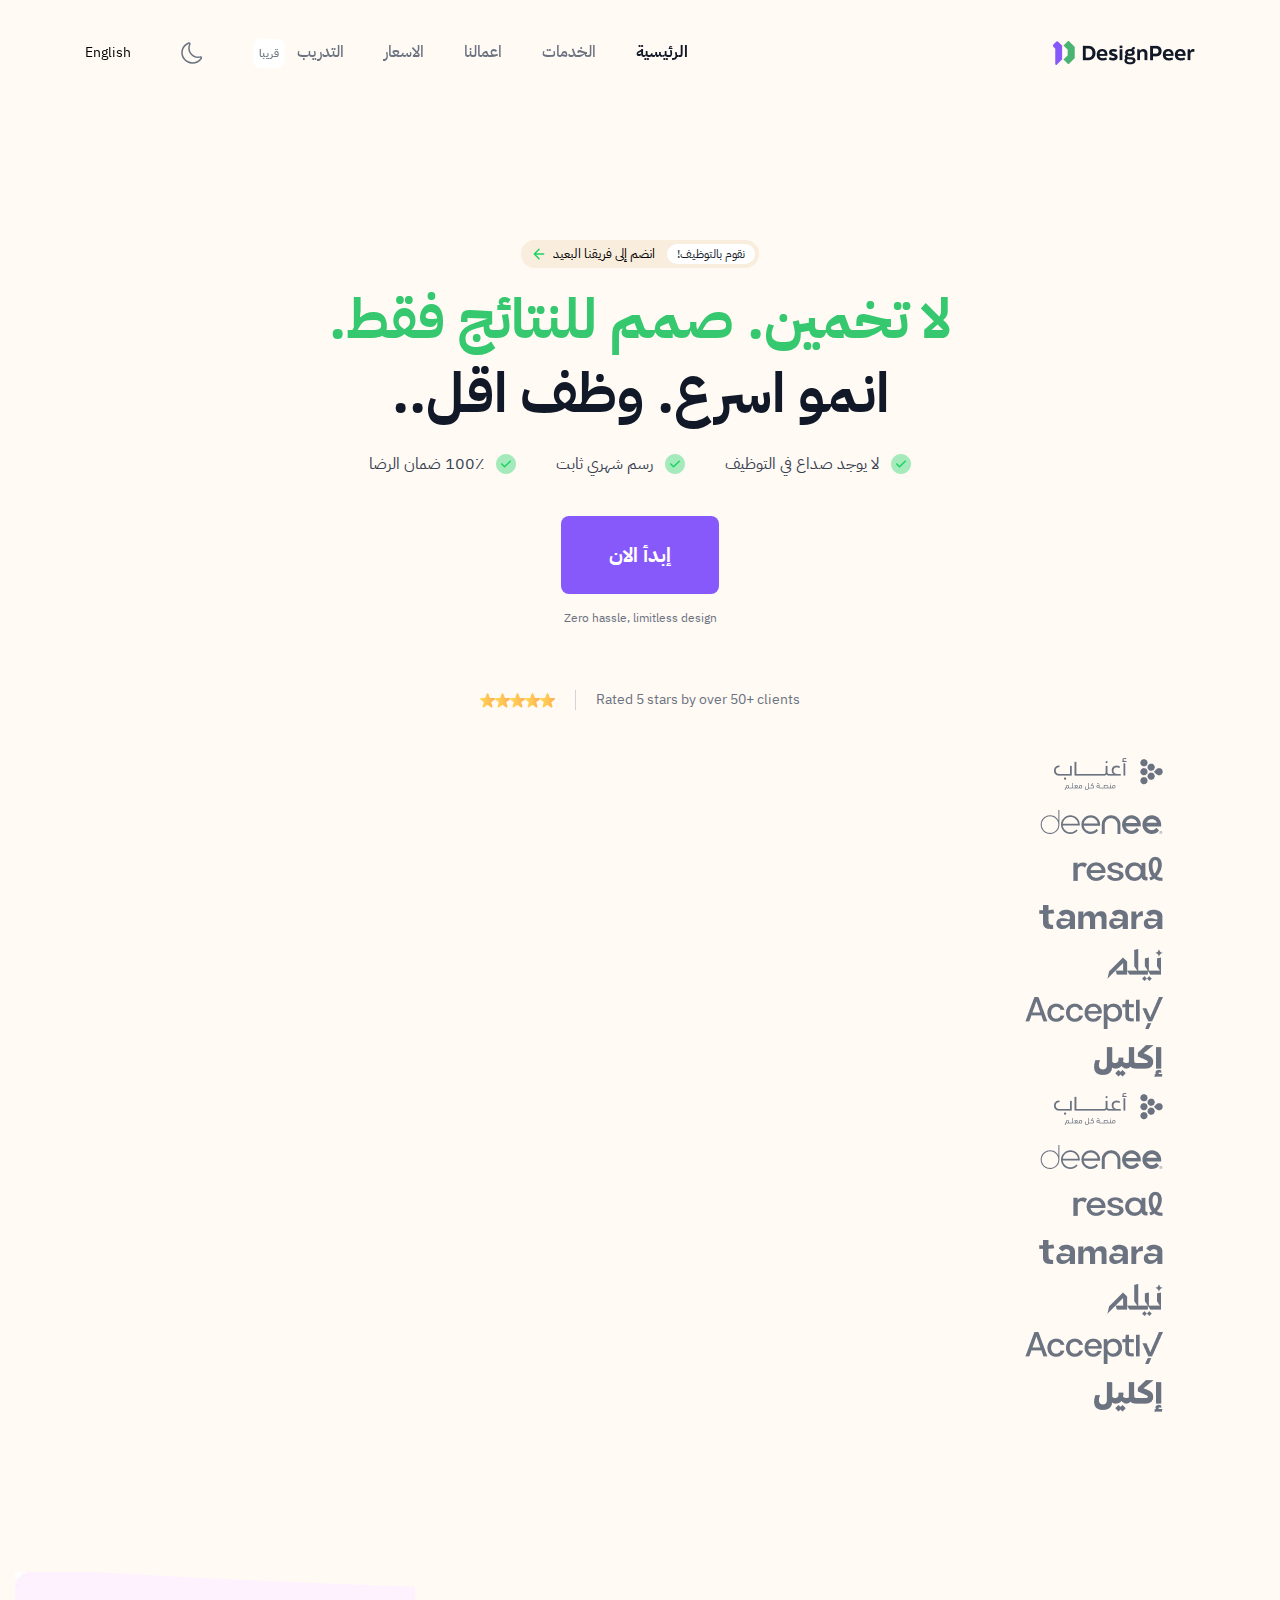
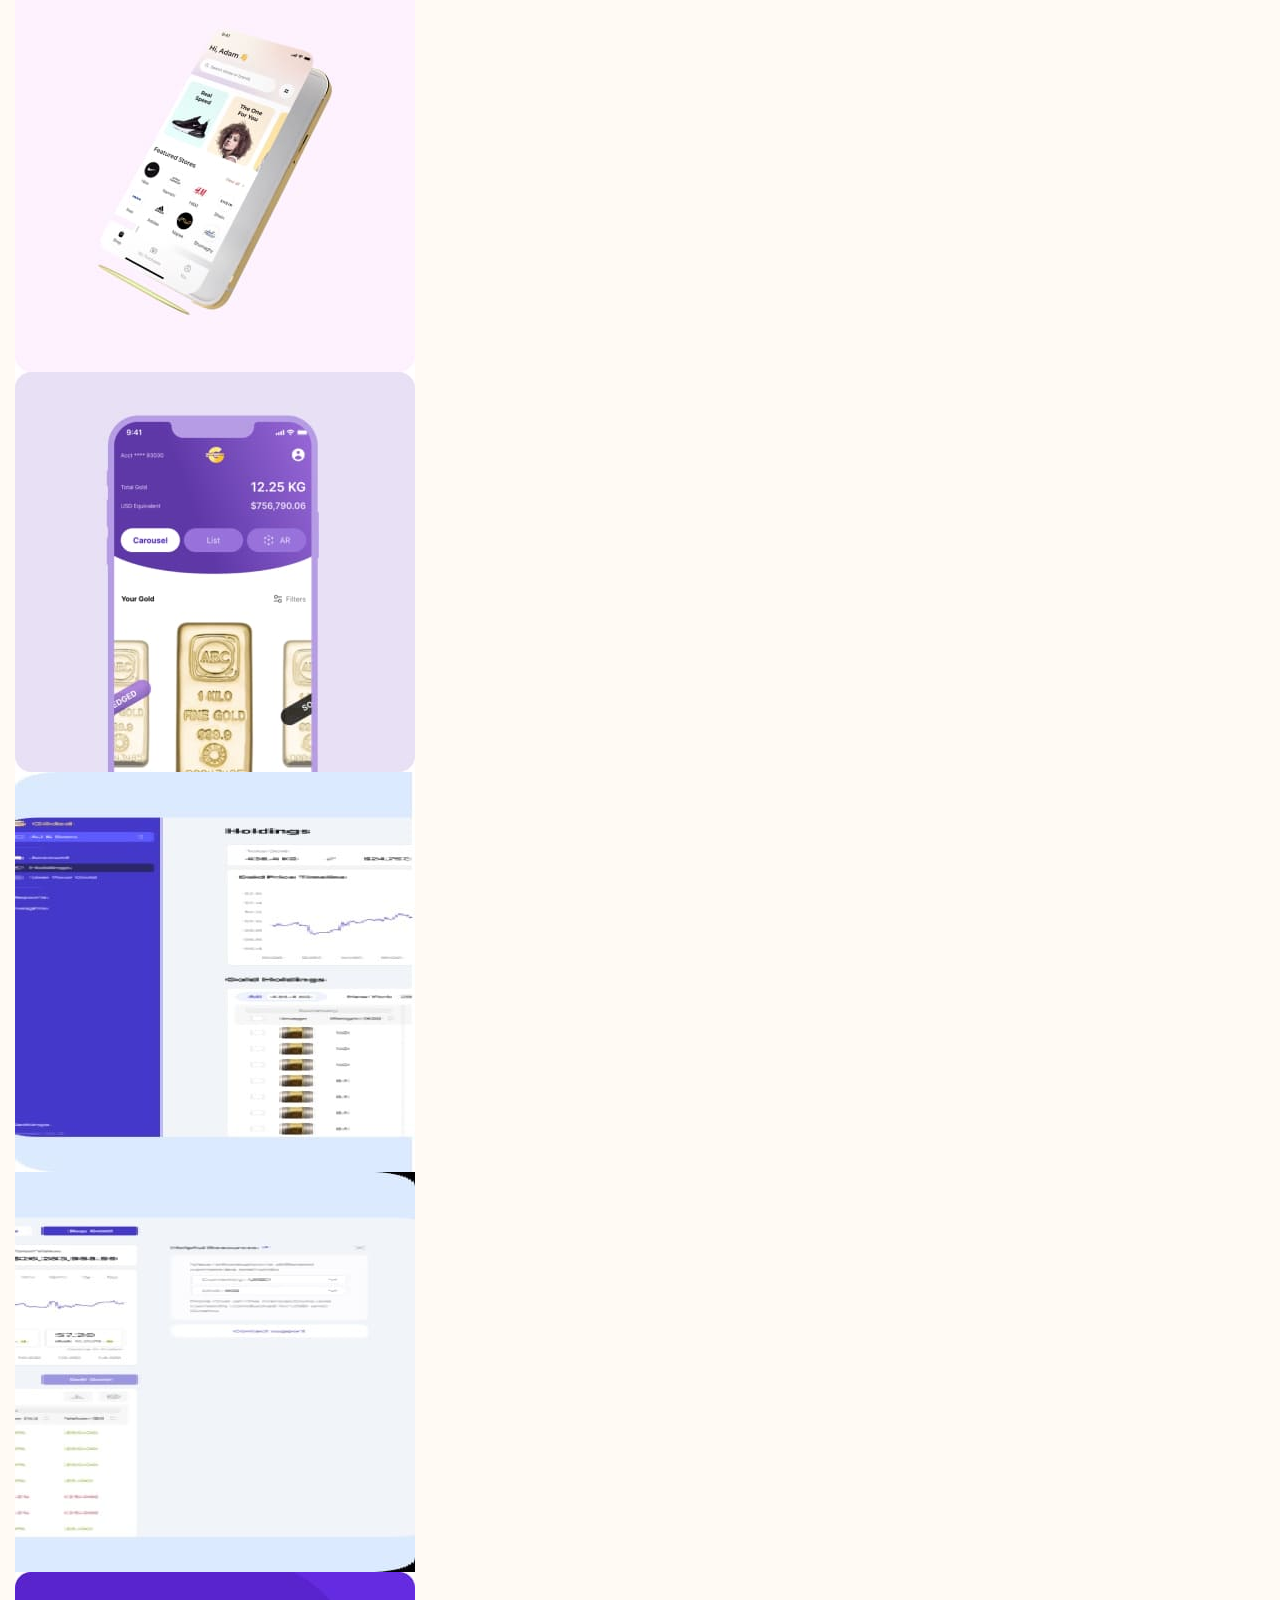
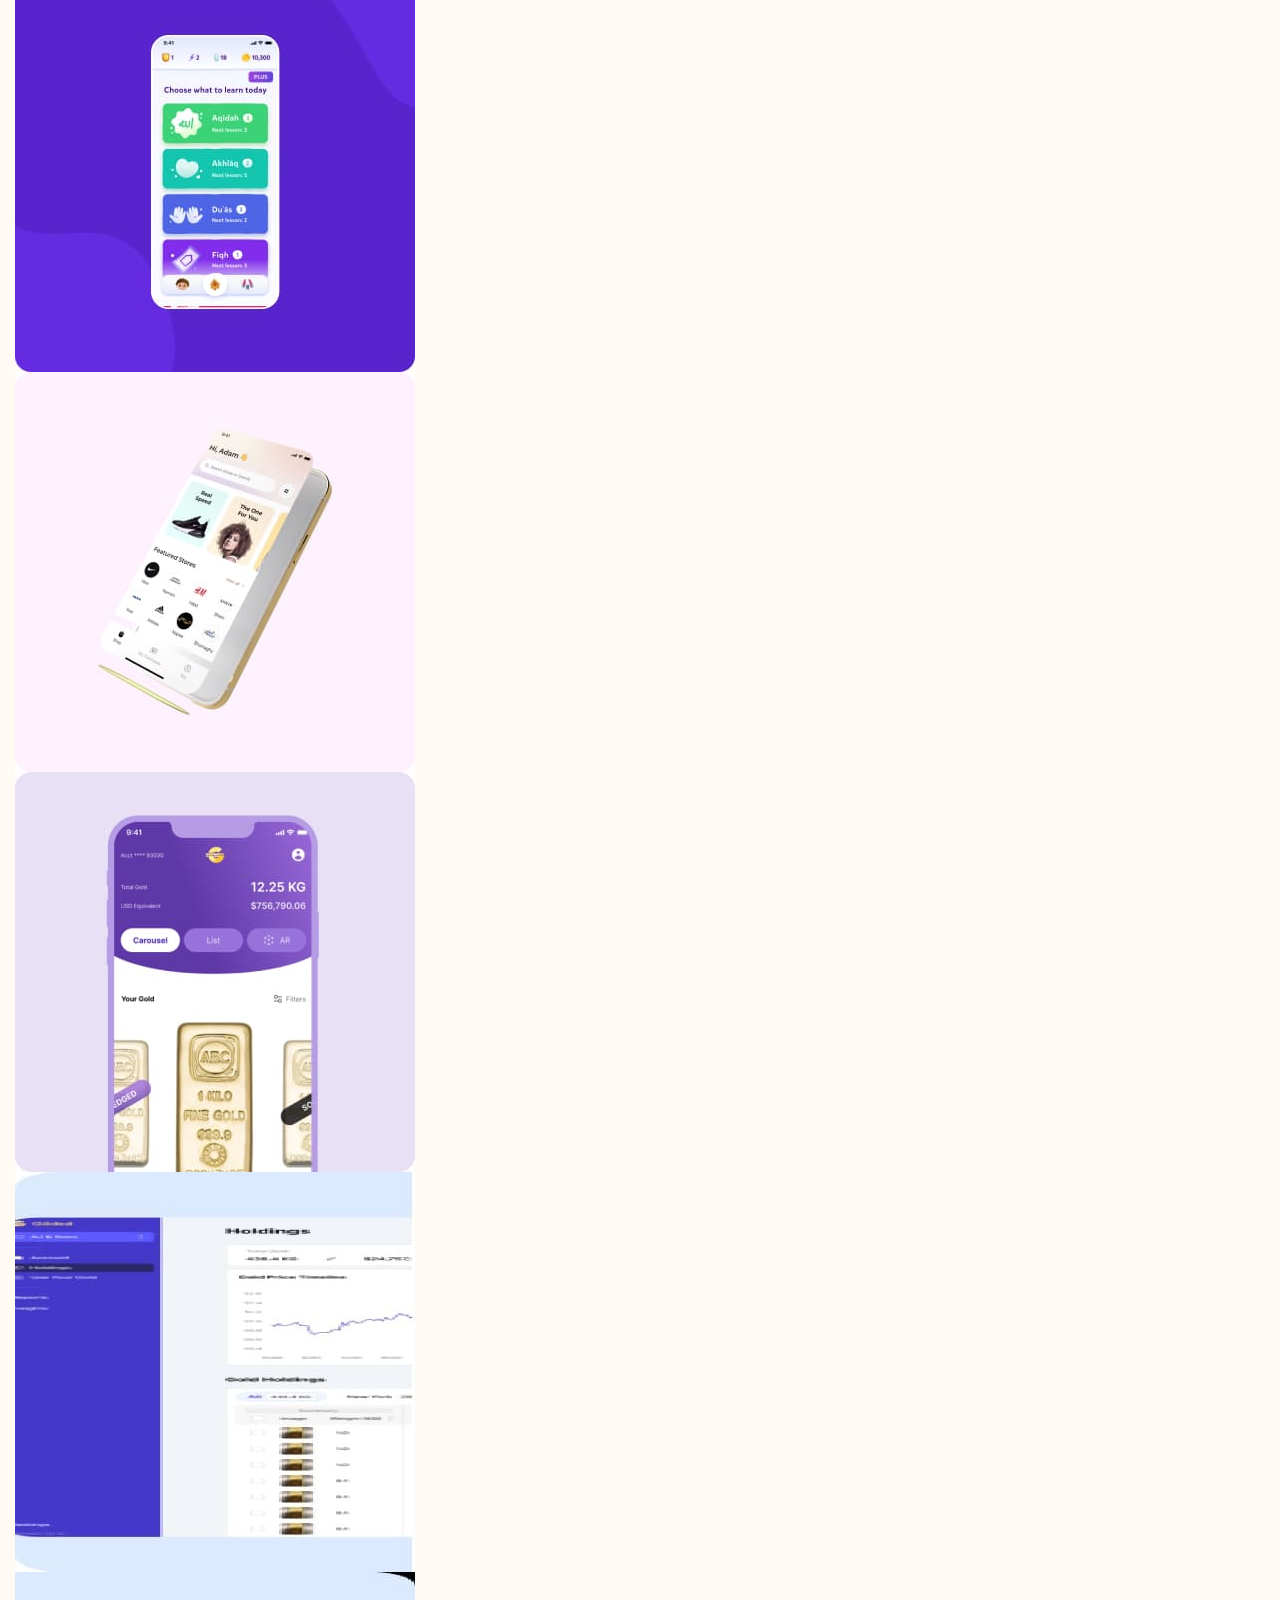
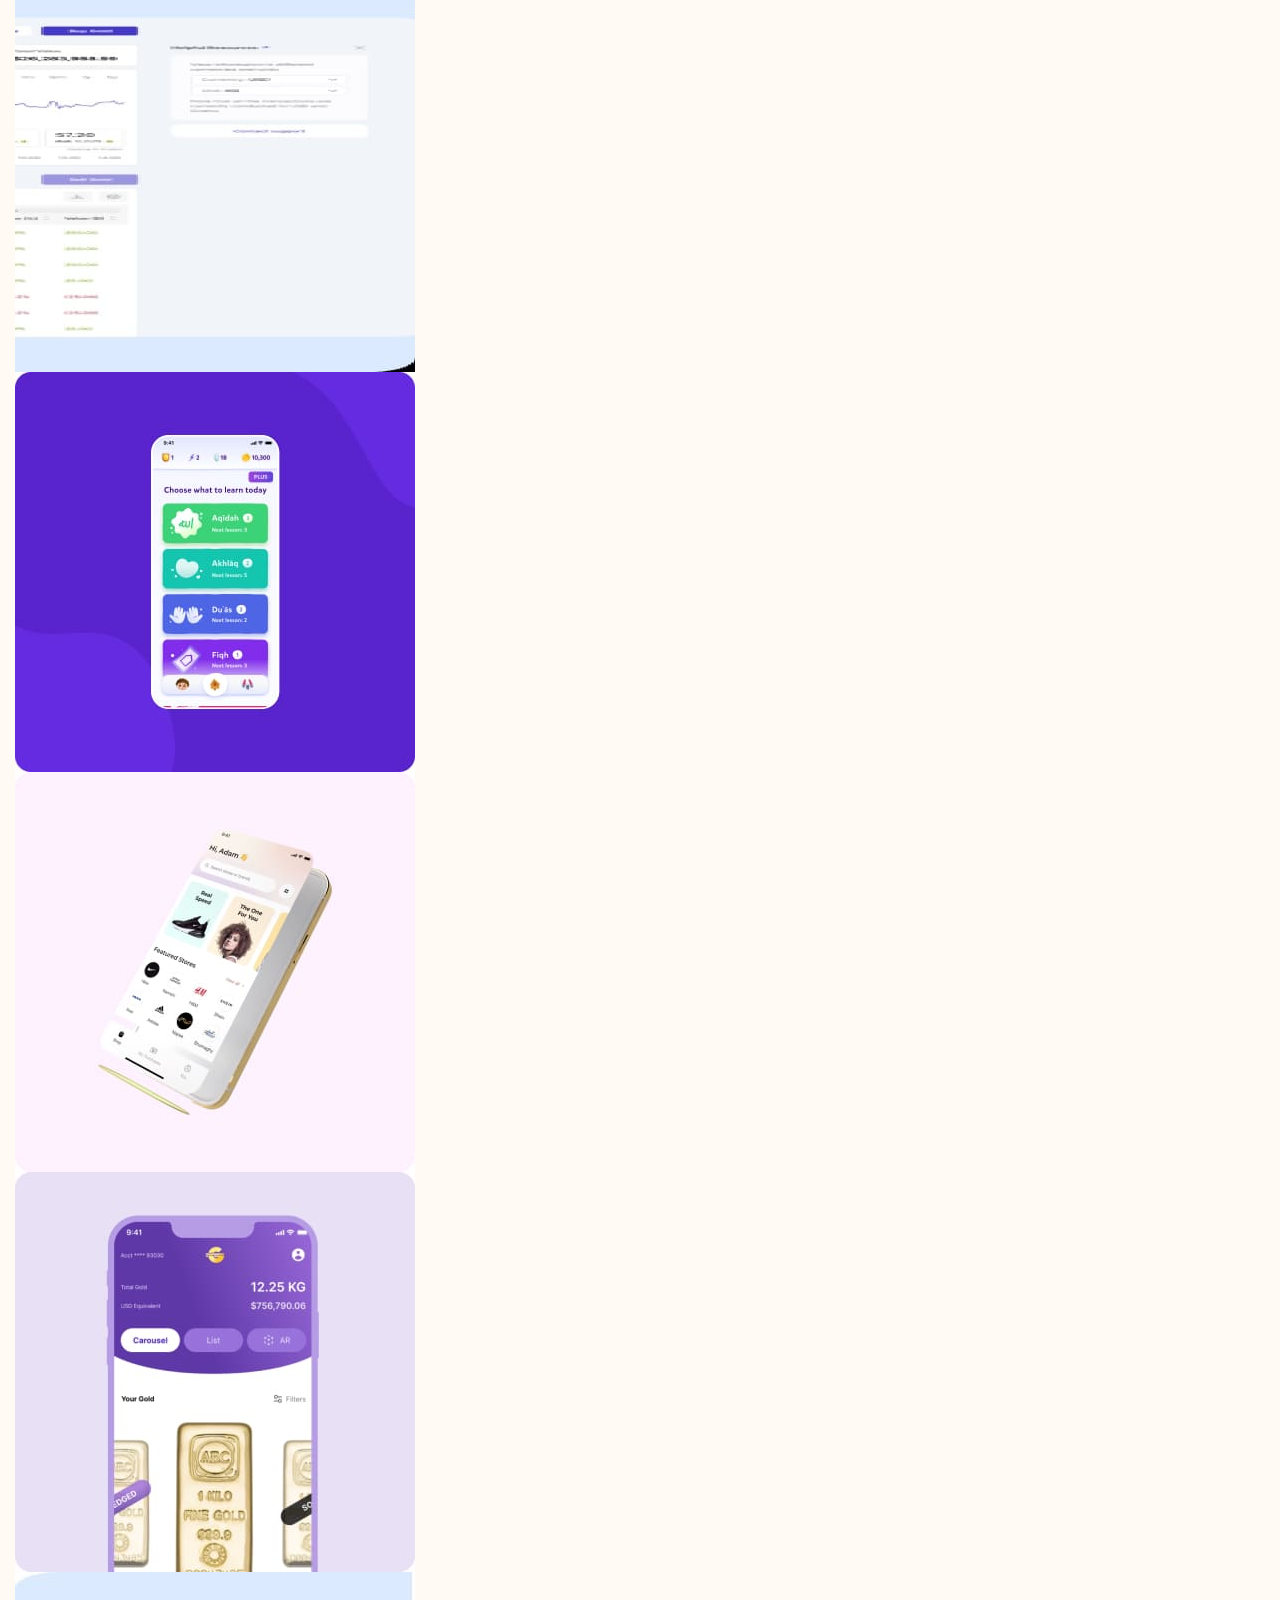
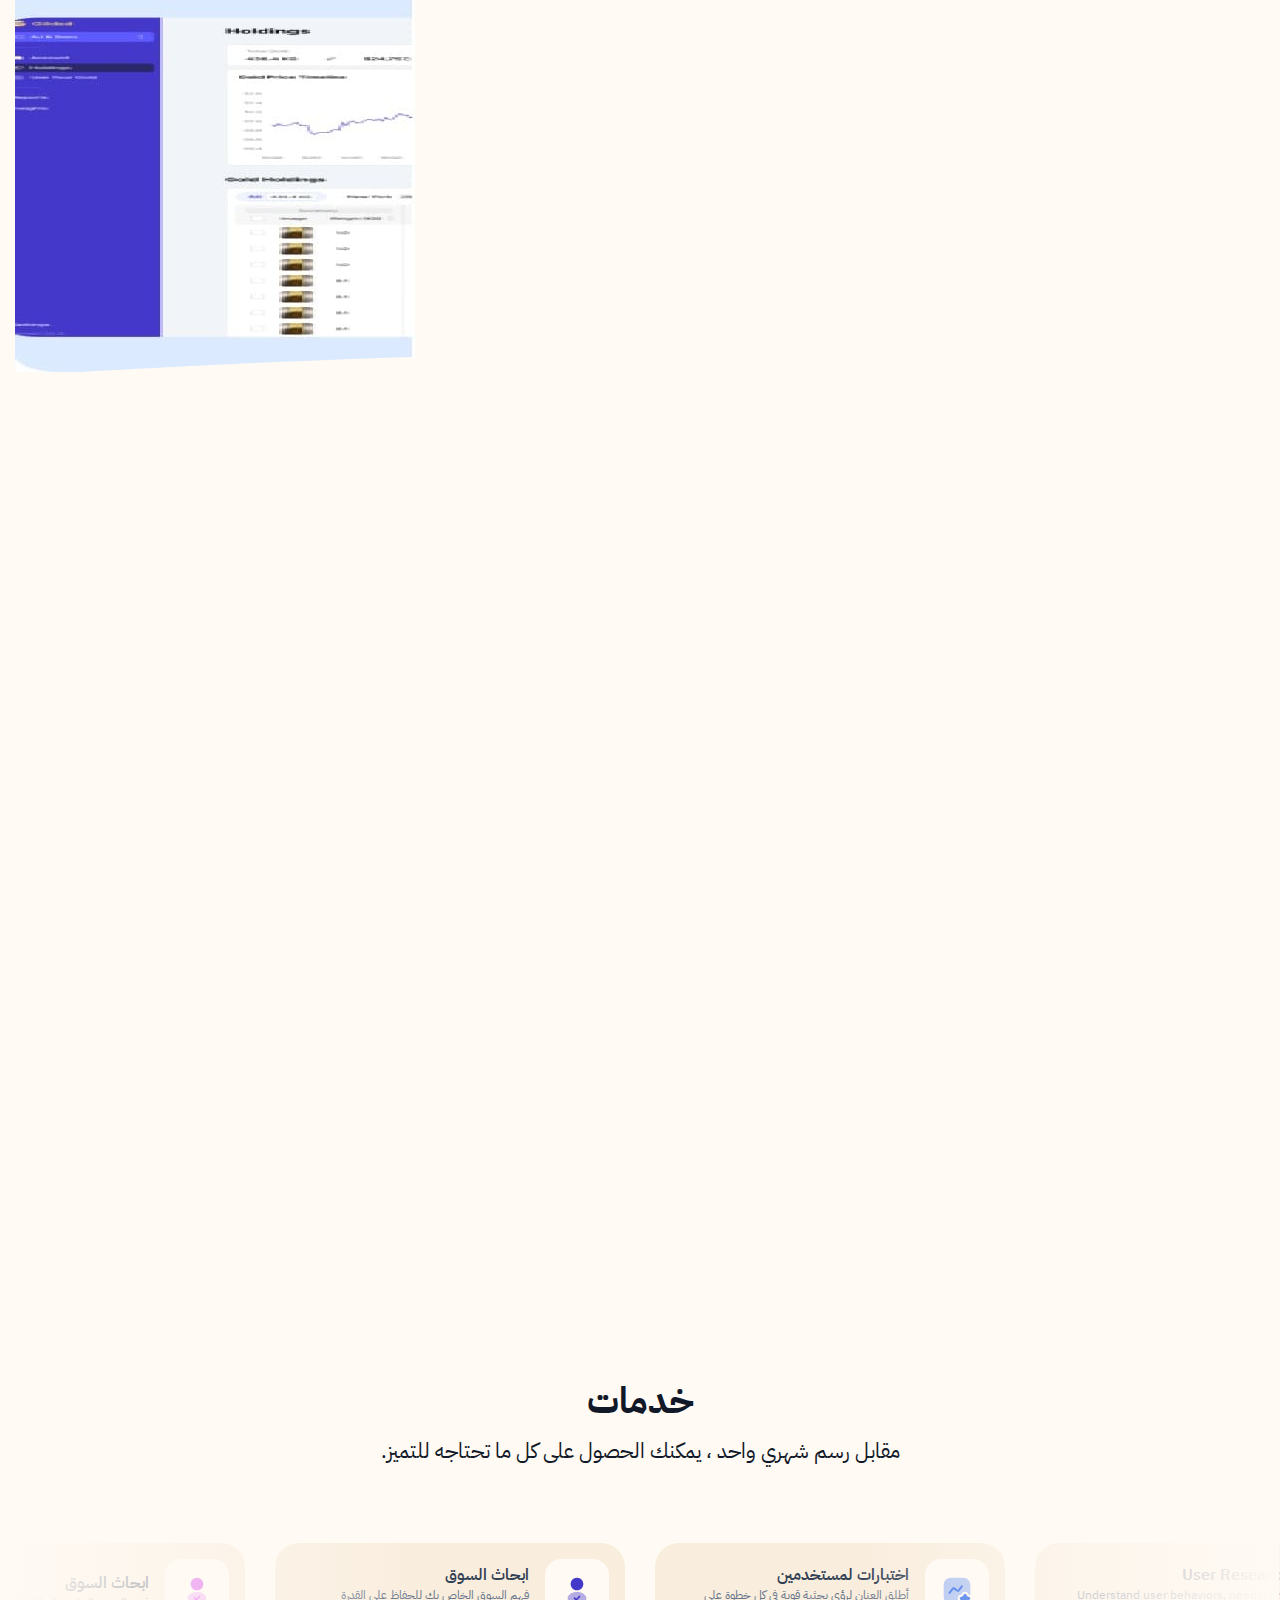
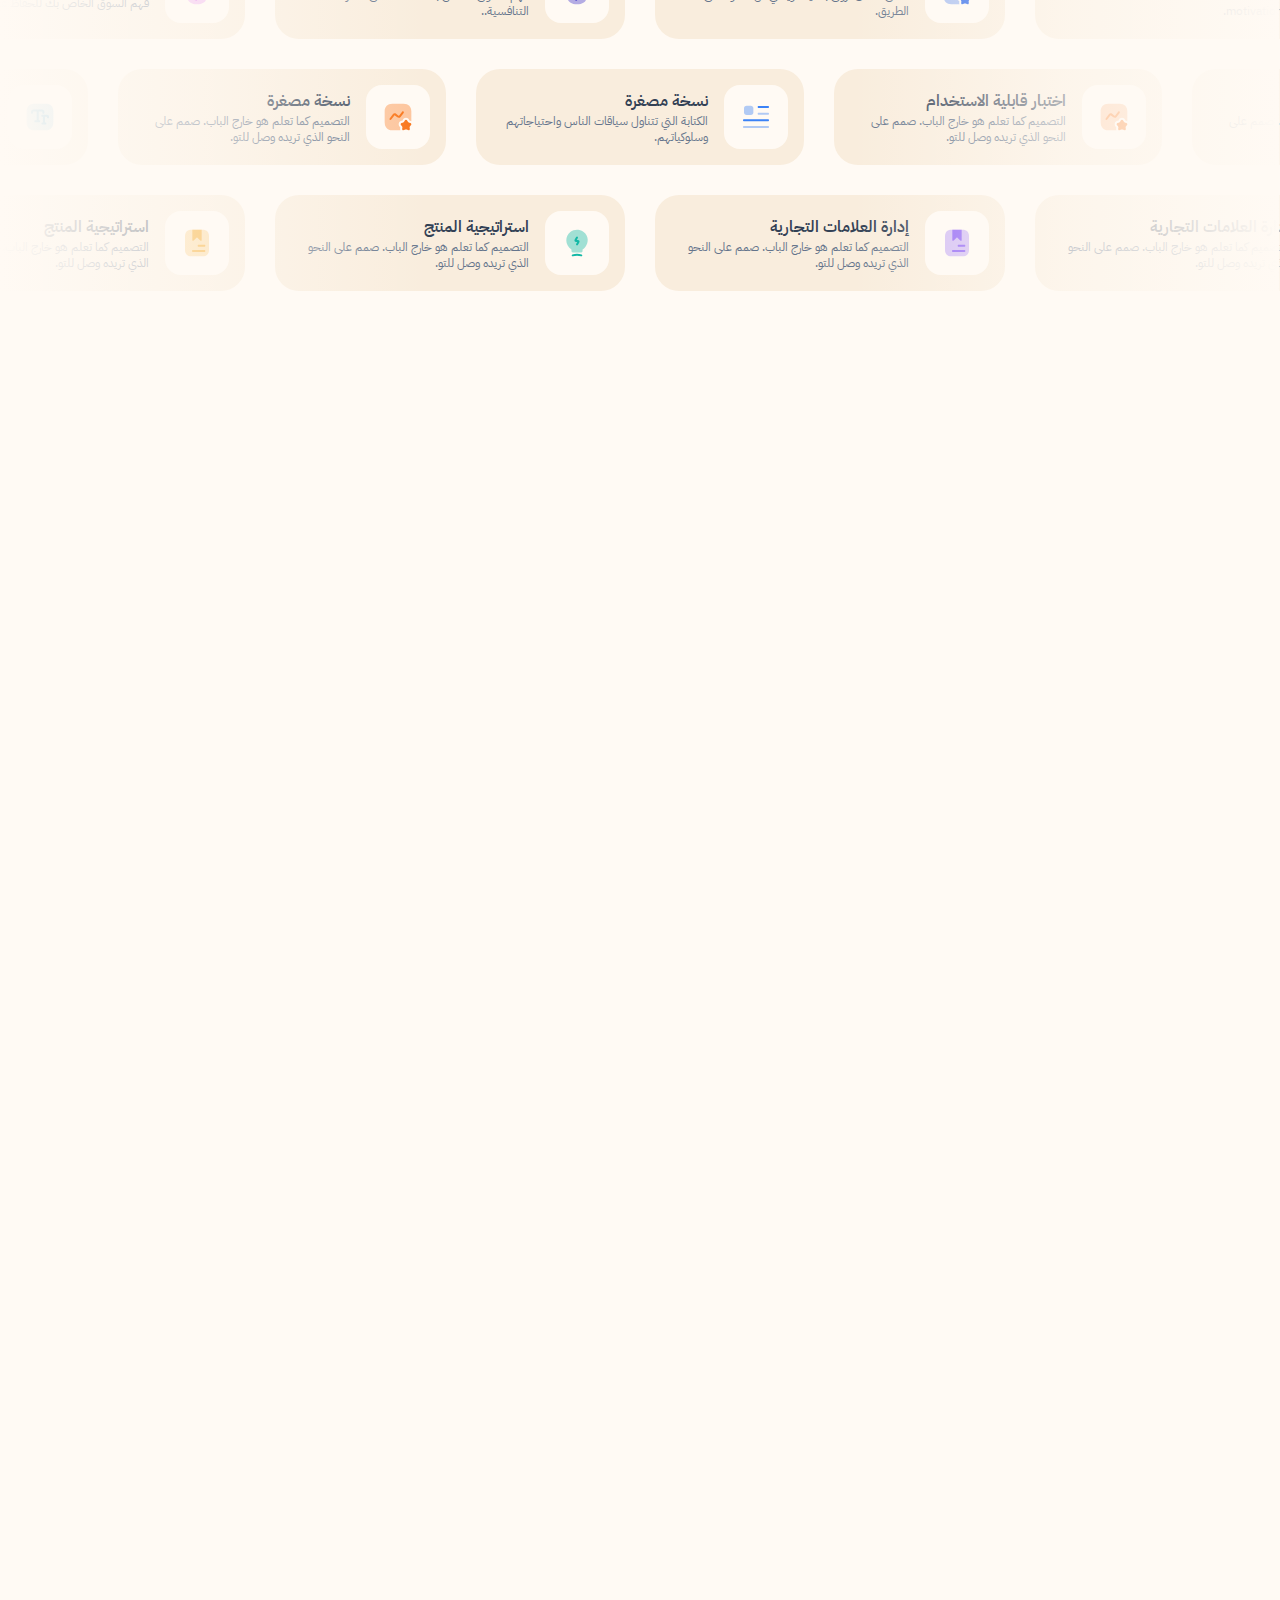
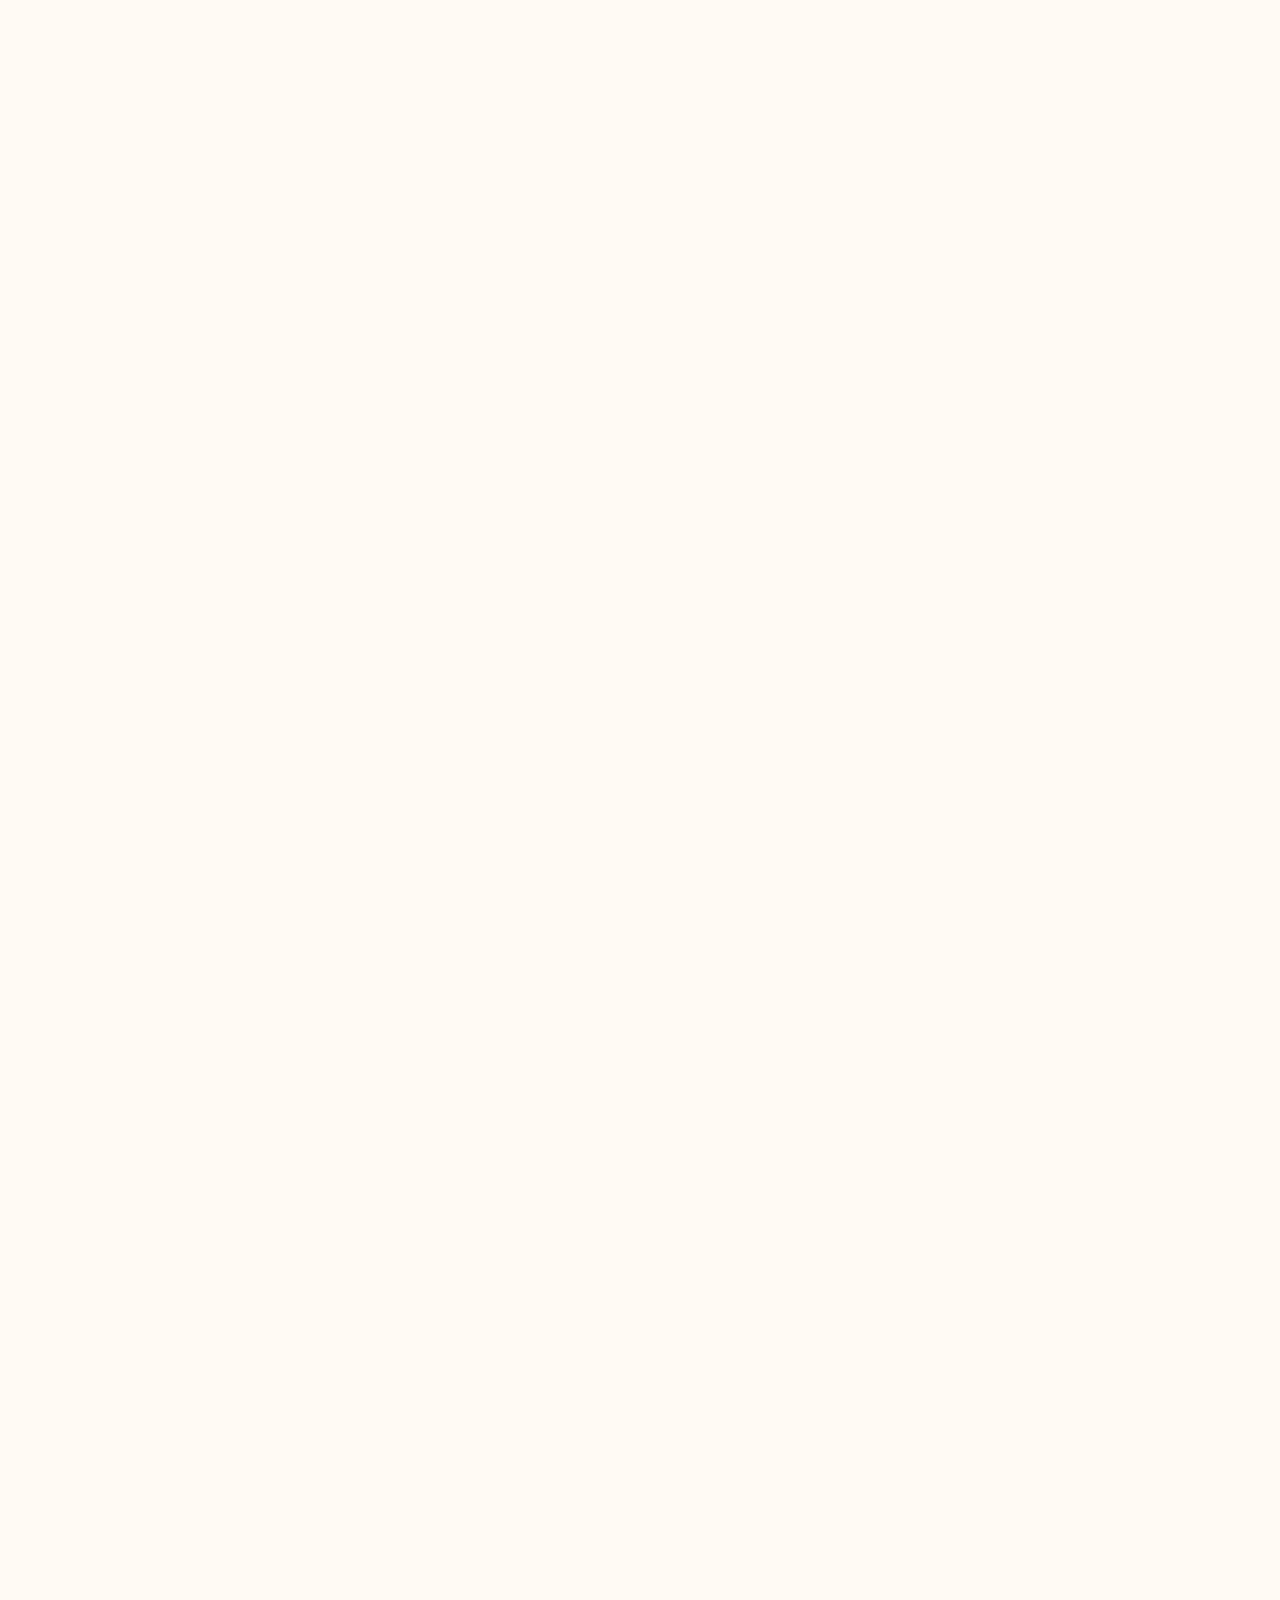
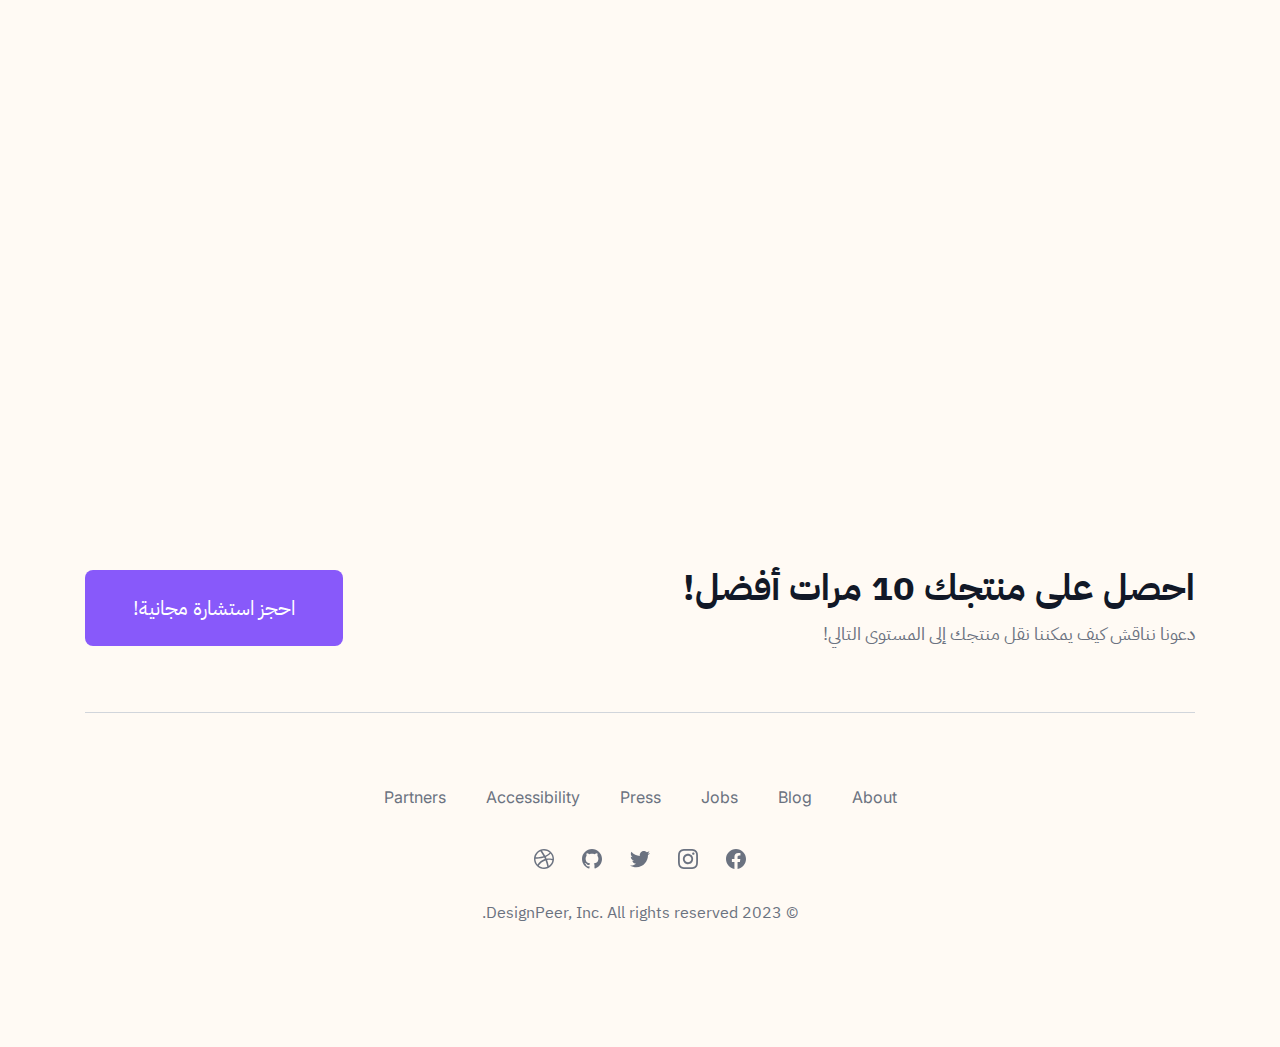
==== commit 145fe1e5: "final" ====
--- a/index-ar.html
+++ b/index-ar.html
@@ -8,12 +8,7 @@
     <meta name="description" content="desccription will be here" />
     <title>Document</title>
     <link href="https://unpkg.com/aos@2.3.1/dist/aos.css" rel="stylesheet" />
-    <link rel="stylesheet" href="https://cdnjs.cloudflare.com/ajax/libs/OwlCarousel2/2.3.4/assets/owl.carousel.css"
-        integrity="sha512-UTNP5BXLIptsaj5WdKFrkFov94lDx+eBvbKyoe1YAfjeRPC+gT5kyZ10kOHCfNZqEui1sxmqvodNUx3KbuYI/A=="
-        crossorigin="anonymous" referrerpolicy="no-referrer" />
-    <link rel="stylesheet" href="https://cdnjs.cloudflare.com/ajax/libs/OwlCarousel2/2.3.4/assets/owl.theme.default.css"
-        integrity="sha512-OTcub78R3msOCtY3Tc6FzeDJ8N9qvQn1Ph49ou13xgA9VsH9+LRxoFU6EqLhW4+PKRfU+/HReXmSZXHEkpYoOA=="
-        crossorigin="anonymous" referrerpolicy="no-referrer" />
+    <link rel="stylesheet" href="assets/css/flickty.css" />
     <link rel="stylesheet" href="assets/css/styles.css" />
 </head>
 
@@ -302,61 +297,70 @@
 
                 </div>
             </section>
+
             <!-- start section  -->
-            <section dir="ltr" class="mt-10" data-aos="fade-up" data-aos-duration="2000">
-                <div class="container mx-auto">
-                    <div class="relative owl-carousel owl-theme carousel-1" data-aos="fade-up" data-aos-duration="2000">
-                        <div class="item flex items-center justify-center">
-                            <div class="h-[49px] w-[108px]">
-                                <img src="assets/images/brand-1.png" alt="er" />
-                            </div>
-                        </div>
-                        <div class="item flex items-center justify-center">
-                            <div class="h-[49px] w-[121px]">
-                                <img src="assets/images/brand-2.png" alt="er" />
-                            </div>
-                        </div>
-                        <div class="item flex items-center justify-center">
-                            <div class="h-[49px] w-[89px]">
-                                <img src="assets/images/brand-3.png" alt="er" />
-                            </div>
-                        </div>
-                        <div class="item flex items-center justify-center">
-                            <div class="h-[49px] w-[123px]">
-                                <img src="assets/images/brand-4.png" alt="er" />
-                            </div>
-                        </div>
-                        <div class="item flex items-center justify-center">
-                            <div class="h-[49px] w-[55px]">
-                                <img class="" src="assets/images/brand-5.png" alt="er" />
-                            </div>
-                        </div>
-                        <div class="item flex items-center justify-center">
-                            <div class="h-[49px] w-[137px]">
-                                <img src="assets/images/brand-6.png" alt="er" />
-                            </div>
-                        </div>
-                        <div class="item flex items-center justify-center">
-                            <div class="h-[49px] w-[68px]">
-                                <img src="assets/images/brand-7.png" alt="er" />
-                            </div>
-                        </div>
-
-
-
-                    </div>
+          <section class="mt-10" data-aos="fade-up" data-aos-duration="2000">
+            <div class="container mx-auto">
+                <div class="carousel-1 relative">
+
+                    <div class="carousel-cell w-1/7 mx-8">
+                        <img src="assets/images/brand-1.png" alt="er" />
+                    </div>
+                    <div class="carousel-cell w-1/7 mx-8">
+                        <img src="assets/images/brand-2.png" alt="er" />
+                    </div>
+                    <div class="carousel-cell w-1/7 mx-8">
+                        <img src="assets/images/brand-3.png" alt="er" />
+                    </div>
+                    <div class="carousel-cell w-1/7 mx-8">
+                        <img src="assets/images/brand-4.png" alt="er" />
+                    </div>
+                    <div class="carousel-cell w-1/7 mx-8">
+                        <img src="assets/images/brand-5.png" alt="er" />
+                    </div>
+                    <div class="carousel-cell w-1/7 mx-8">
+                        <img src="assets/images/brand-6.png" alt="er" />
+                    </div>
+                    <div class="carousel-cell w-1/7 mx-8">
+                        <img src="assets/images/brand-7.png" alt="er" />
+                    </div>
+
+                    <div class="carousel-cell w-1/7 mx-8">
+                        <img src="assets/images/brand-1.png" alt="er" />
+                    </div>
+                    <div class="carousel-cell w-1/7 mx-8">
+                        <img src="assets/images/brand-2.png" alt="er" />
+                    </div>
+                    <div class="carousel-cell w-1/7 mx-8">
+                        <img src="assets/images/brand-3.png" alt="er" />
+                    </div>
+                    <div class="carousel-cell w-1/7 mx-8">
+                        <img src="assets/images/brand-4.png" alt="er" />
+                    </div>
+                    <div class="carousel-cell w-1/7 mx-8">
+                        <img src="assets/images/brand-5.png" alt="er" />
+                    </div>
+                    <div class="carousel-cell w-1/7 mx-8">
+                        <img src="assets/images/brand-6.png" alt="er" />
+                    </div>
+                    <div class="carousel-cell w-1/7 mx-8">
+                        <img src="assets/images/brand-7.png" alt="er" />
+                    </div>
+
                 </div>
-            </section>
+                
+            </div>
+        </section>
 
             <!-- start section  -->
 
             <section id="work" dir="ltr" id="work">
-                <h2 class="text-2xl  relative z-10 mt-20 text-center font-semibold mb-10 text-[#111827] dark:text-[#F9FAFB]"
+                <h2 class="text-2xl  relative z-50 mt-20 text-center font-semibold mb-10 text-[#111827] dark:text-[#F9FAFB]"
                     data-aos="fade-up" data-aos-duration="2000">
                     نتائجنا تتحدث بصوت أعلى
                 </h2>
 
-                <div class="relative" data-aos="fade-up" data-aos-duration="2000">
+                   <div class="carousel-2 relative">
                     <svg class="absolute top-[-58px] left-0 dark:fill-darkclr fill-[#FFFAF4] z-10 w-full" width="1600px"
                         height="85" viewBox="0 0 1600 85" fill="none" xmlns="http://www.w3.org/2000/svg">
                         <path
@@ -366,44 +370,46 @@
                         width="1600px" height="75" viewBox="0 0 1600 75" fill="none" xmlns="http://www.w3.org/2000/svg">
                         <path d="M0 75H1601V30.5C1601 30.5 1167.74 0.5 798.5 0.5C453.081 0.5 0 30.5 0 30.5V75Z" />
                     </svg>
-
-                    <div class="relative owl-carousel owl-theme carousel-2">
-                        <div class="item">
-                            <img class="w-full" src="assets/images/image-3.jpg" alt="er" />
-
-                        </div>
-                        <div class="item">
-                            <img class="w-full" src="assets/images/image-4.jpg" alt="er" />
-
-                        </div>
-                        <div class="item">
-                            <img class="w-full" src="assets/images/image-5.jpg" alt="er" />
-
-                        </div>
-                        <div class="item">
-                            <img class="w-full" src="assets/images/image-1.jpg" alt="er" />
-
-                        </div>
-                        <div class="item">
-                            <img class="w-full" src="assets/images/image-2.jpg" alt="er" />
-
-                        </div>
-                        <div class="item">
-                            <img class="w-full" src="assets/images/image-3.jpg" alt="er" />
-
-                        </div>
-                        <div class="item">
-                            <img class="w-full" src="assets/images/image-4.jpg" alt="er" />
-
-                        </div>
-                        <div class="item">
-                            <img class="w-full" src="assets/images/image-5.jpg" alt="er" />
-
-                        </div>
-
+                    <div class="carousel-cell w-[400px] h-[400px] overflow-hidden mx-[15px]">
+                        <img class="w-full" src="assets/images/image-3.jpg" alt="er" />
+                    </div>
+                    <div class="carousel-cell w-[400px] h-[400px] overflow-hidden mx-[15px]">
+                        <img class="w-full" src="assets/images/image-4.jpg" alt="er" />
+                    </div>
+                    <div class="carousel-cell w-[400px] h-[400px] overflow-hidden mx-[15px]">
+                        <img class="w-full" src="assets/images/image-5.jpg" alt="er" />
+                    </div>
+                    <div class="carousel-cell w-[400px] h-[400px] overflow-hidden mx-[15px]">
+                        <img class="w-full" src="assets/images/image-1.jpg" alt="er" />
+                    </div>
+                    <div class="carousel-cell w-[400px] h-[400px] overflow-hidden mx-[15px]">
+                        <img class="w-full" src="assets/images/image-2.jpg" alt="er" />
+                    </div>
+                    <div class="carousel-cell w-[400px] h-[400px] overflow-hidden mx-[15px]">
+                        <img class="w-full" src="assets/images/image-3.jpg" alt="er" />
+                    </div>
+                    <div class="carousel-cell w-[400px] h-[400px] overflow-hidden mx-[15px]">
+                        <img class="w-full" src="assets/images/image-4.jpg" alt="er" />
+                    </div>
+                    <div class="carousel-cell w-[400px] h-[400px] overflow-hidden mx-[15px]">
+                        <img class="w-full" src="assets/images/image-5.jpg" alt="er" />
+                    </div>
+                    <div class="carousel-cell w-[400px] h-[400px] overflow-hidden mx-[15px]">
+                        <img class="w-full" src="assets/images/image-1.jpg" alt="er" />
+                    </div>
+                    <div class="carousel-cell w-[400px] h-[400px] overflow-hidden mx-[15px]">
+                        <img class="w-full" src="assets/images/image-2.jpg" alt="er" />
+                    </div>
+                    <div class="carousel-cell w-[400px] h-[400px] overflow-hidden mx-[15px]">
+                        <img class="w-full" src="assets/images/image-3.jpg" alt="er" />
+                    </div>
+                    <div class="carousel-cell w-[400px] h-[400px] overflow-hidden mx-[15px]">
+                        <img class="w-full" src="assets/images/image-4.jpg" alt="er" />
+                    </div>
+                    <div class="carousel-cell w-[400px] h-[400px] overflow-hidden mx-[15px]">
+                        <img class="w-full" src="assets/images/image-5.jpg" alt="er" />
                     </div>
                 </div>
-
             </section>
 
             <!-- start section  -->
@@ -534,8 +540,8 @@
                                             d="M35.4133 34.5201C35.3333 34.5201 35.2533 34.5068 35.16 34.4934L31.28 33.5068C30.7467 33.3734 30.4267 32.8268 30.56 32.2934C30.6933 31.7601 31.24 31.4401 31.7733 31.5734L35.6533 32.5601C36.1867 32.6934 36.5067 33.2401 36.3733 33.7734C36.2667 34.2268 35.8667 34.5201 35.4133 34.5201Z"
                                             fill="#EF4444" />
                                     </svg>
-                                    <svg class="hidden dark:block w-12 h-12  md:w-16 md:h-16" width="64" height="64" viewBox="0 0 64 64"
-                                        fill="none" xmlns="http://www.w3.org/2000/svg">
+                                    <svg class="hidden dark:block w-12 h-12  md:w-16 md:h-16" width="64" height="64"
+                                        viewBox="0 0 64 64" fill="none" xmlns="http://www.w3.org/2000/svg">
                                         <rect width="64" height="64" rx="16" fill="#7F1D1D" />
                                         <path opacity="0.4"
                                             d="M44.8801 29.9199L43.5734 35.4933C42.4534 40.3066 40.2401 42.2533 36.0801 41.8533C35.4134 41.7999 34.6934 41.6799 33.9201 41.4933L31.6801 40.9599C26.1201 39.6399 24.4001 36.8933 25.7067 31.3199L27.0134 25.7333C27.2801 24.5999 27.6001 23.6133 28.0001 22.7999C29.5601 19.5733 32.2134 18.7066 36.6667 19.7599L38.8934 20.2799C44.4801 21.5866 46.1867 24.3466 44.8801 29.9199Z"
@@ -578,8 +584,8 @@
                                             d="M37.506 26.5564C37.9425 26.8947 38.0221 27.5229 37.6837 27.9594L34.5978 31.9403C33.8046 32.9435 32.3422 33.1264 31.3219 32.338L31.3149 32.3326L28.8795 30.4162C28.7291 30.3019 28.5192 30.3304 28.4049 30.4778C28.4048 30.4779 28.405 30.4776 28.4049 30.4778L25.2322 34.5969C24.8952 35.0345 24.2673 35.116 23.8298 34.779C23.3922 34.442 23.3107 33.8141 23.6477 33.3765L26.822 29.2553C27.6139 28.2305 29.0822 28.0453 30.1048 28.8354L30.1117 28.8408L32.5472 30.7573C32.6992 30.8727 32.9135 30.843 33.0269 30.7023L36.103 26.7341C36.4414 26.2976 37.0695 26.218 37.506 26.5564Z"
                                             fill="#2563EB" />
                                     </svg>
-                                    <svg class="dark:block hidden w-12 h-12  md:w-16 md:h-16" width="64" height="64" viewBox="0 0 64 64"
-                                        fill="none" xmlns="http://www.w3.org/2000/svg">
+                                    <svg class="dark:block hidden w-12 h-12  md:w-16 md:h-16" width="64" height="64"
+                                        viewBox="0 0 64 64" fill="none" xmlns="http://www.w3.org/2000/svg">
                                         <rect width="64" height="64" rx="16" fill="#1E3A8A" />
                                         <path opacity="0.4"
                                             d="M45.3334 26.4134V36.2134C44.9467 36.0267 44.5201 35.8934 44.0401 35.8134L43.6268 35.7468L43.2801 35.0267C42.5467 33.5334 41.3467 32.6667 40.0001 32.6667C38.6534 32.6667 37.4534 33.5334 36.7201 35.0267L36.3601 35.7468L35.9601 35.8134C34.3734 36.0801 33.2267 36.9601 32.8134 38.2134C32.4134 39.4801 32.8268 40.8667 33.9601 42.0134L34.3734 42.4267L34.3334 42.5867C34.0667 43.7734 34.1734 44.6801 34.4268 45.3334H26.4134C21.5601 45.3334 18.6667 42.4401 18.6667 37.5867V26.4134C18.6667 21.5601 21.5601 18.6667 26.4134 18.6667H37.5868C42.4401 18.6667 45.3334 21.5601 45.3334 26.4134Z"
@@ -618,8 +624,8 @@
                                             d="M31.16 41.6801C30.9467 41.6801 30.7333 41.5867 30.5733 41.4401L28.8933 39.7601C28.5733 39.4401 28.5733 38.9067 28.8933 38.5867C29.2133 38.2667 29.7467 38.2667 30.0667 38.5867L31.16 39.6801L33.9333 36.9067C34.2533 36.5867 34.7867 36.5867 35.1067 36.9067C35.4267 37.2267 35.4267 37.7601 35.1067 38.0801L31.7467 41.4401C31.5867 41.6001 31.3733 41.6801 31.16 41.6801Z"
                                             fill="#4338CA" />
                                     </svg>
-                                    <svg class="dark:block hidden w-12 h-12  md:w-16 md:h-16" width="64" height="64" viewBox="0 0 64 64"
-                                        fill="none" xmlns="http://www.w3.org/2000/svg">
+                                    <svg class="dark:block hidden w-12 h-12  md:w-16 md:h-16" width="64" height="64"
+                                        viewBox="0 0 64 64" fill="none" xmlns="http://www.w3.org/2000/svg">
                                         <rect width="64" height="64" rx="16" fill="#312E81" />
                                         <path
                                             d="M37.2802 44.4267C37.0268 44.4267 36.7735 44.3334 36.5735 44.1334L34.5468 42.1067C34.1602 41.72 34.1602 41.08 34.5468 40.6934C34.9335 40.3067 35.5735 40.3067 35.9602 40.6934L37.2802 42.0134L40.6268 38.6667C41.0135 38.28 41.6535 38.28 42.0402 38.6667C42.4268 39.0534 42.4268 39.6934 42.0402 40.08L37.9868 44.1334C37.7868 44.3334 37.5335 44.4267 37.2802 44.4267Z"
@@ -657,8 +663,8 @@
                                             d="M31.16 41.6801C30.9467 41.6801 30.7333 41.5867 30.5733 41.4401L28.8933 39.7601C28.5733 39.4401 28.5733 38.9067 28.8933 38.5867C29.2133 38.2667 29.7467 38.2667 30.0667 38.5867L31.16 39.6801L33.9333 36.9067C34.2533 36.5867 34.7867 36.5867 35.1067 36.9067C35.4267 37.2267 35.4267 37.7601 35.1067 38.0801L31.7467 41.4401C31.5867 41.6001 31.3733 41.6801 31.16 41.6801Z"
                                             fill="#D946EF" />
                                     </svg>
-                                    <svg class="dark:block hidden w-12 h-12  md:w-16 md:h-16" width="64" height="64" viewBox="0 0 64 64"
-                                        fill="none" xmlns="http://www.w3.org/2000/svg">
+                                    <svg class="dark:block hidden w-12 h-12  md:w-16 md:h-16" width="64" height="64"
+                                        viewBox="0 0 64 64" fill="none" xmlns="http://www.w3.org/2000/svg">
                                         <rect width="64" height="64" rx="16" fill="#312E81" />
                                         <path
                                             d="M37.2802 44.4267C37.0268 44.4267 36.7735 44.3334 36.5735 44.1334L34.5468 42.1067C34.1602 41.72 34.1602 41.08 34.5468 40.6934C34.9335 40.3067 35.5735 40.3067 35.9602 40.6934L37.2802 42.0134L40.6268 38.6667C41.0135 38.28 41.6535 38.28 42.0402 38.6667C42.4268 39.0534 42.4268 39.6934 42.0402 40.08L37.9868 44.1334C37.7868 44.3334 37.5335 44.4267 37.2802 44.4267Z"
@@ -687,8 +693,8 @@
                             <div
                                 class="service-card p-4 flex gap-4 items-center md:w-[350px] bg-secondary rounded-3xl dark:bg-[#0F172A]">
                                 <div class="">
-                                    <svg class="dark:hidden w-12 h-12  md:w-16 md:h-16" width="64" height="64" viewBox="0 0 64 64" fill="none"
-                                        xmlns="http://www.w3.org/2000/svg">
+                                    <svg class="dark:hidden w-12 h-12  md:w-16 md:h-16" width="64" height="64"
+                                        viewBox="0 0 64 64" fill="none" xmlns="http://www.w3.org/2000/svg">
                                         <rect width="64" height="64" rx="16" fill="#FFFAF4" />
                                         <path
                                             d="M44 23H34.6666C34.12 23 33.6666 22.5467 33.6666 22C33.6666 21.4533 34.12 21 34.6666 21H44C44.5466 21 45 21.4533 45 22C45 22.5467 44.5466 23 44 23Z"
@@ -706,8 +712,8 @@
                                             d="M26.56 20.6667H22.7733C20.9067 20.6667 20 21.5734 20 23.4401V27.2401C20 29.1067 20.9067 30.0134 22.7733 30.0134H26.5733C28.44 30.0134 29.3467 29.1067 29.3467 27.2401V23.4401C29.3333 21.5734 28.4267 20.6667 26.56 20.6667Z"
                                             fill="#3B82F6" />
                                     </svg>
-                                    <svg class="dark:block hidden w-12 h-12  md:w-16 md:h-16" width="64" height="64" viewBox="0 0 64 64"
-                                        fill="none" xmlns="http://www.w3.org/2000/svg">
+                                    <svg class="dark:block hidden w-12 h-12  md:w-16 md:h-16" width="64" height="64"
+                                        viewBox="0 0 64 64" fill="none" xmlns="http://www.w3.org/2000/svg">
                                         <rect width="64" height="64" rx="16" fill="#1E3A8A" />
                                         <path
                                             d="M44.0001 23H34.6667C34.1201 23 33.6667 22.5467 33.6667 22C33.6667 21.4533 34.1201 21 34.6667 21H44.0001C44.5467 21 45.0001 21.4533 45.0001 22C45.0001 22.5467 44.5467 23 44.0001 23Z"
@@ -753,8 +759,8 @@
                                             d="M37.506 26.5564C37.9425 26.8947 38.0221 27.5229 37.6837 27.9594L34.5978 31.9403C33.8046 32.9435 32.3422 33.1264 31.3219 32.338L31.3149 32.3326L28.8795 30.4162C28.7291 30.3019 28.5192 30.3304 28.4049 30.4778C28.4048 30.4779 28.405 30.4776 28.4049 30.4778L25.2322 34.5969C24.8952 35.0345 24.2673 35.116 23.8298 34.779C23.3922 34.442 23.3107 33.8141 23.6477 33.3765L26.822 29.2553C27.6139 28.2305 29.0822 28.0453 30.1048 28.8354L30.1117 28.8408L32.5472 30.7573C32.6992 30.8727 32.9135 30.843 33.0269 30.7023L36.103 26.7341C36.4414 26.2976 37.0695 26.218 37.506 26.5564Z"
                                             fill="#F97316" />
                                     </svg>
-                                    <svg class="dark:block hidden w-12 h-12  md:w-16 md:h-16" width="64" height="64" viewBox="0 0 64 64"
-                                        fill="none" xmlns="http://www.w3.org/2000/svg">
+                                    <svg class="dark:block hidden w-12 h-12  md:w-16 md:h-16" width="64" height="64"
+                                        viewBox="0 0 64 64" fill="none" xmlns="http://www.w3.org/2000/svg">
                                         <rect width="64" height="64" rx="16" fill="#075985" />
                                         <path opacity="0.4"
                                             d="M45.3334 26.4134V36.2134C44.9467 36.0267 44.5201 35.8934 44.0401 35.8134L43.6268 35.7467L43.2801 35.0267C42.5467 33.5334 41.3467 32.6667 40.0001 32.6667C38.6534 32.6667 37.4534 33.5334 36.7201 35.0267L36.3601 35.7467L35.9601 35.8134C34.3734 36.0801 33.2267 36.9601 32.8134 38.2134C32.4134 39.4801 32.8267 40.8667 33.9601 42.0134L34.3734 42.4267L34.3334 42.5867C34.0667 43.7734 34.1734 44.6801 34.4268 45.3334H26.4134C21.5601 45.3334 18.6667 42.4401 18.6667 37.5867V26.4134C18.6667 21.5601 21.5601 18.6667 26.4134 18.6667H37.5868C42.4401 18.6667 45.3334 21.5601 45.3334 26.4134Z"
@@ -800,8 +806,8 @@
                                             fill="#3B82F6" />
                                     </svg>
 
-                                    <svg class="dark:block hidden w-12 h-12  md:w-16 md:h-16" width="64" height="64" viewBox="0 0 64 64"
-                                        fill="none" xmlns="http://www.w3.org/2000/svg">
+                                    <svg class="dark:block hidden w-12 h-12  md:w-16 md:h-16" width="64" height="64"
+                                        viewBox="0 0 64 64" fill="none" xmlns="http://www.w3.org/2000/svg">
                                         <rect width="64" height="64" rx="16" fill="#1E3A8A" />
                                         <path
                                             d="M44.0001 23H34.6667C34.1201 23 33.6667 22.5467 33.6667 22C33.6667 21.4533 34.1201 21 34.6667 21H44.0001C44.5467 21 45.0001 21.4533 45.0001 22C45.0001 22.5467 44.5467 23 44.0001 23Z"
@@ -846,8 +852,8 @@
                                             d="M37.506 26.5564C37.9425 26.8947 38.0221 27.5229 37.6837 27.9594L34.5978 31.9403C33.8046 32.9435 32.3422 33.1264 31.3219 32.338L31.3149 32.3326L28.8795 30.4162C28.7291 30.3019 28.5192 30.3304 28.4049 30.4778C28.4048 30.4779 28.405 30.4776 28.4049 30.4778L25.2322 34.5969C24.8952 35.0345 24.2673 35.116 23.8298 34.779C23.3922 34.442 23.3107 33.8141 23.6477 33.3765L26.822 29.2553C27.6139 28.2305 29.0822 28.0453 30.1048 28.8354L30.1117 28.8408L32.5472 30.7573C32.6992 30.8727 32.9135 30.843 33.0269 30.7023L36.103 26.7341C36.4414 26.2976 37.0695 26.218 37.506 26.5564Z"
                                             fill="#F97316" />
                                     </svg>
-                                    <svg class="dark:block hidden w-12 h-12  md:w-16 md:h-16" width="64" height="64" viewBox="0 0 64 64"
-                                        fill="none" xmlns="http://www.w3.org/2000/svg">
+                                    <svg class="dark:block hidden w-12 h-12  md:w-16 md:h-16" width="64" height="64"
+                                        viewBox="0 0 64 64" fill="none" xmlns="http://www.w3.org/2000/svg">
                                         <rect width="64" height="64" rx="16" fill="#075985" />
                                         <path opacity="0.4"
                                             d="M45.3334 26.4134V36.2134C44.9467 36.0267 44.5201 35.8934 44.0401 35.8134L43.6268 35.7467L43.2801 35.0267C42.5467 33.5334 41.3467 32.6667 40.0001 32.6667C38.6534 32.6667 37.4534 33.5334 36.7201 35.0267L36.3601 35.7467L35.9601 35.8134C34.3734 36.0801 33.2267 36.9601 32.8134 38.2134C32.4134 39.4801 32.8267 40.8667 33.9601 42.0134L34.3734 42.4267L34.3334 42.5867C34.0667 43.7734 34.1734 44.6801 34.4268 45.3334H26.4134C21.5601 45.3334 18.6667 42.4401 18.6667 37.5867V26.4134C18.6667 21.5601 21.5601 18.6667 26.4134 18.6667H37.5868C42.4401 18.6667 45.3334 21.5601 45.3334 26.4134Z"
@@ -885,8 +891,8 @@
                                             d="M39.0933 29.8667H34.2933C33.7467 29.8667 33.2933 30.32 33.2933 30.8667C33.2933 31.4134 33.7467 31.8667 34.2933 31.8667H34.9333V37.4667H34.4667C33.92 37.4667 33.4667 37.92 33.4667 38.4667C33.4667 39.0134 33.92 39.4667 34.4667 39.4667H37.4C37.9467 39.4667 38.4 39.0134 38.4 38.4667C38.4 37.92 37.9467 37.4667 37.4 37.4667H36.9333V31.8667H39V32.32C39 32.8667 39.4533 33.32 40 33.32C40.5467 33.32 41 32.8667 41 32.32V31.7734C41 30.72 40.1467 29.8667 39.0933 29.8667Z"
                                             fill="#0284C7" />
                                     </svg>
-                                    <svg class="dark:block hidden w-12 h-12  md:w-16 md:h-16" width="64" height="64" viewBox="0 0 64 64"
-                                        fill="none" xmlns="http://www.w3.org/2000/svg">
+                                    <svg class="dark:block hidden w-12 h-12  md:w-16 md:h-16" width="64" height="64"
+                                        viewBox="0 0 64 64" fill="none" xmlns="http://www.w3.org/2000/svg">
                                         <rect width="64" height="64" rx="16" fill="#0C4A6E" />
                                         <path opacity="0.4"
                                             d="M45.3334 26.4134V37.5868C45.3334 42.4401 42.4401 45.3334 37.5868 45.3334H26.4134C26.1467 45.3334 25.8801 45.3201 25.6267 45.3067C23.9867 45.2001 22.6001 44.7334 21.5067 43.9334C20.9467 43.5467 20.4534 43.0534 20.0667 42.4934C19.1467 41.2267 18.6667 39.5734 18.6667 37.5868V26.4134C18.6667 21.8267 21.2534 18.9867 25.6267 18.7067C25.8801 18.6801 26.1467 18.6667 26.4134 18.6667H37.5868C39.5734 18.6667 41.2267 19.1467 42.4934 20.0667C43.0534 20.4534 43.5467 20.9467 43.9334 21.5067C44.8534 22.7734 45.3334 24.4267 45.3334 26.4134Z"
@@ -932,8 +938,8 @@
                                             d="M39.4533 30.3468C39.1066 30.1335 38.6933 30.1202 38.3333 30.2935L33.6666 32.6268C32.9866 32.9735 32.56 33.6535 32.56 34.4135V38.8268C32.56 39.2268 32.76 39.5868 33.1066 39.8002C33.2933 39.9202 33.4933 39.9735 33.7066 39.9735C33.88 39.9735 34.0533 39.9335 34.2267 39.8535L38.8933 37.5201C39.5733 37.1735 40 36.4935 40 35.7335V31.3202C40 30.9202 39.8 30.5602 39.4533 30.3468Z"
                                             fill="#10B981" />
                                     </svg>
-                                    <svg class="dark:block hidden w-12 h-12  md:w-16 md:h-16" width="64" height="64" viewBox="0 0 64 64"
-                                        fill="none" xmlns="http://www.w3.org/2000/svg">
+                                    <svg class="dark:block hidden w-12 h-12  md:w-16 md:h-16" width="64" height="64"
+                                        viewBox="0 0 64 64" fill="none" xmlns="http://www.w3.org/2000/svg">
                                         <rect width="64" height="64" rx="16" fill="#365314" />
                                         <path fill-rule="evenodd" clip-rule="evenodd"
                                             d="M26.1044 19.8827C22.4122 20.7392 19.6667 24.0446 19.6667 28.0001C19.6667 28.5524 19.219 29.0001 18.6667 29.0001C18.1145 29.0001 17.6667 28.5524 17.6667 28.0001C17.6667 22.2878 22.2878 17.6667 28.0001 17.6667C28.3604 17.6667 28.6928 17.8605 28.8703 18.174C29.0478 18.4876 29.0429 18.8723 28.8576 19.1812L27.4576 21.5146C27.1734 21.9882 26.5592 22.1417 26.0856 21.8576C25.612 21.5734 25.4585 20.9592 25.7426 20.4856L26.1044 19.8827ZM45.3334 35.0001C45.8857 35.0001 46.3334 35.4478 46.3334 36.0001C46.3334 41.7124 41.7124 46.3334 36.0001 46.3334C35.6398 46.3334 35.3074 46.1396 35.1299 45.8261C34.9524 45.5126 34.9572 45.1279 35.1426 44.8189L36.5426 42.4856C36.8267 42.012 37.441 41.8584 37.9146 42.1426C38.3881 42.4267 38.5417 43.041 38.2576 43.5146L37.8958 44.1175C41.5879 43.2609 44.3334 39.9555 44.3334 36.0001C44.3334 35.4478 44.7811 35.0001 45.3334 35.0001Z"
@@ -979,8 +985,8 @@
                                             d="M39.3333 41H28C27.4533 41 27 40.5467 27 40C27 39.4533 27.4533 39 28 39H39.3333C39.88 39 40.3333 39.4533 40.3333 40C40.3333 40.5467 39.88 41 39.3333 41Z"
                                             fill="#8B5CF6" />
                                     </svg>
-                                    <svg class="dark:block hidden w-12 h-12  md:w-16 md:h-16" width="64" height="64" viewBox="0 0 64 64"
-                                        fill="none" xmlns="http://www.w3.org/2000/svg">
+                                    <svg class="dark:block hidden w-12 h-12  md:w-16 md:h-16" width="64" height="64"
+                                        viewBox="0 0 64 64" fill="none" xmlns="http://www.w3.org/2000/svg">
                                         <rect width="64" height="64" rx="16" fill="#7C2D12" />
                                         <path opacity="0.4"
                                             d="M44 25.3334V38.6667C44 42.6667 42 45.3334 37.3333 45.3334H26.6667C22 45.3334 20 42.6667 20 38.6667V25.3334C20 21.3334 22 18.6667 26.6667 18.6667H37.3333C42 18.6667 44 21.3334 44 25.3334Z"
@@ -1023,8 +1029,8 @@
                                             d="M32 34.4667C31.8266 34.4667 31.6533 34.4267 31.5066 34.3334C31.0266 34.0534 30.8666 33.44 31.1333 32.9734L32.2666 31H31.1466C30.48 31 29.9333 30.7067 29.64 30.2134C29.3466 29.7067 29.3733 29.0934 29.7066 28.5067L31.1333 26.0267C31.4133 25.5467 32.0266 25.3867 32.4933 25.6534C32.9733 25.9334 33.1333 26.5467 32.8666 27.0134L31.7333 29H32.8533C33.52 29 34.0666 29.2934 34.36 29.7867C34.6533 30.2934 34.6266 30.9067 34.2933 31.4934L32.8666 33.9734C32.68 34.2934 32.3466 34.4667 32 34.4667Z"
                                             fill="#14B8A6" />
                                     </svg>
-                                    <svg class="dark:block hidden w-12 h-12  md:w-16 md:h-16" width="64" height="64" viewBox="0 0 64 64"
-                                        fill="none" xmlns="http://www.w3.org/2000/svg">
+                                    <svg class="dark:block hidden w-12 h-12  md:w-16 md:h-16" width="64" height="64"
+                                        viewBox="0 0 64 64" fill="none" xmlns="http://www.w3.org/2000/svg">
                                         <rect width="64" height="64" rx="16" fill="#134E4A" />
                                         <path opacity="0.4"
                                             d="M41.6132 24.48C40.2265 21.68 37.5465 19.6133 34.4399 18.9333C31.1865 18.2133 27.8532 18.9867 25.3065 21.04C22.7465 23.08 21.2932 26.1333 21.2932 29.4C21.2932 32.8533 23.3599 36.4667 26.4799 38.56V39.6667C26.4665 40.04 26.4532 40.6133 26.9065 41.08C27.3732 41.56 28.0665 41.6133 28.6132 41.6133H35.4532C36.1732 41.6133 36.7199 41.4133 37.0932 41.04C37.5999 40.52 37.5865 39.8533 37.5732 39.4933V38.56C41.7065 35.7733 44.3065 29.8933 41.6132 24.48Z"
@@ -1067,8 +1073,8 @@
                                             d="M39.3333 41H28C27.4533 41 27 40.5467 27 40C27 39.4533 27.4533 39 28 39H39.3333C39.88 39 40.3333 39.4533 40.3333 40C40.3333 40.5467 39.88 41 39.3333 41Z"
                                             fill="#F59E0B" />
                                     </svg>
-                                    <svg class="dark:block hidden w-12 h-12  md:w-16 md:h-16" width="64" height="64" viewBox="0 0 64 64"
-                                        fill="none" xmlns="http://www.w3.org/2000/svg">
+                                    <svg class="dark:block hidden w-12 h-12  md:w-16 md:h-16" width="64" height="64"
+                                        viewBox="0 0 64 64" fill="none" xmlns="http://www.w3.org/2000/svg">
                                         <rect width="64" height="64" rx="16" fill="#7C2D12" />
                                         <path opacity="0.4"
                                             d="M44 25.3334V38.6667C44 42.6667 42 45.3334 37.3333 45.3334H26.6667C22 45.3334 20 42.6667 20 38.6667V25.3334C20 21.3334 22 18.6667 26.6667 18.6667H37.3333C42 18.6667 44 21.3334 44 25.3334Z"
@@ -1221,8 +1227,8 @@
                                 </p>
                             </div>
                             <div class="flex gap-3">
-                                <div class="overflow-hidden rounded-full">
-                                    <img src="assets/images/review.jpg" class="w-10 h-10" alt="er">
+                                <div class="w-10 h-10 bg-cover rounded-full"
+                                    style="background-image: url('assets/images/review.jpg');">
                                 </div>
                                 <div class="">
                                     <h6 class="font-medium text-[#6B7280] dark:text-[#9CA3AF]">مهند صالح</h6>
@@ -1257,8 +1263,8 @@
                                 </p>
                             </div>
                             <div class="flex gap-3">
-                                <div class="overflow-hidden rounded-full">
-                                    <img src="assets/images/review.jpg" class="w-10 h-10" alt="er">
+                                <div class="w-10 h-10 bg-cover rounded-full"
+                                    style="background-image: url('assets/images/review.jpg');">
                                 </div>
                                 <div class="">
                                     <h6 class="font-medium text-[#6B7280] dark:text-[#9CA3AF]">مهند صالح</h6>
@@ -1293,8 +1299,8 @@
                                 </p>
                             </div>
                             <div class="flex gap-3">
-                                <div class="overflow-hidden rounded-full">
-                                    <img src="assets/images/review.jpg" class="w-10 h-10" alt="er">
+                                <div class="w-10 h-10 bg-cover rounded-full"
+                                    style="background-image: url('assets/images/review.jpg');">
                                 </div>
                                 <div class="">
                                     <h6 class="font-medium text-[#6B7280] dark:text-[#9CA3AF]">مهند صالح</h6>
@@ -1577,73 +1583,71 @@
         <!-- start DP footer  -->
         <footer>
             <div class="container mx-auto">
-                <div class="py-16 px-6 md:px-0 md:flex items-center justify-between gap-10 border-b border-b-gray-300 dark:border-b-gray-700"
-                   ">
+                <div class="py-16 px-6 md:px-0 md:flex items-center justify-between gap-10 border-b border-b-gray-300 dark:border-b-gray-700" ">
                     <div class="">
-                        <h4 class="md:text-4xl text-[32px] font-bold mb-3 text-[#111827] dark:text-[#F9FAFB]">
-                            احصل على منتجك 10 مرات أفضل!
-                        </h4>
-                        <p class="text-[20px] md:text-lg md:text-[21px]  text-[#6B7280] dark:text-[#9CA3AF]">
-                            دعونا نناقش كيف يمكننا نقل منتجك إلى المستوى التالي!
-                        </p>
-
-                    </div>
-                    <button class="bg-primary rounded-lg mt-10 md:mt-0 text-white py-6 px-12 text-xl	">احجز استشارة
-                        مجانية!</button>
+                        <h4 class=" md:text-4xl text-[32px] font-bold mb-3 text-[#111827] dark:text-[#F9FAFB]">
+                    احصل على منتجك 10 مرات أفضل!
+                    </h4>
+                    <p class="text-[20px] md:text-lg md:text-[21px]  text-[#6B7280] dark:text-[#9CA3AF]">
+                        دعونا نناقش كيف يمكننا نقل منتجك إلى المستوى التالي!
+                    </p>
+
                 </div>
-                <div class="flex flex-wrap items-center justify-center mt-16 mb-8" >
-                    <a href="" class="py-2 font-Inter text-[#6B7280] dark:text-[#9CA3AF] px-3 md:px-5">About</a>
-                    <a href="" class="py-2 font-Inter text-[#6B7280] dark:text-[#9CA3AF] px-3 md:px-5">Blog</a>
-                    <a href="" class="py-2 font-Inter text-[#6B7280] dark:text-[#9CA3AF] px-3 md:px-5">Jobs</a>
-                    <a href="" class="py-2 font-Inter text-[#6B7280] dark:text-[#9CA3AF] px-3 md:px-5">Press</a>
-                    <a href="" class="py-2 font-Inter text-[#6B7280] dark:text-[#9CA3AF] px-3 md:px-5">Accessibility</a>
-                    <a href="" class="py-2 font-Inter text-[#6B7280] dark:text-[#9CA3AF] px-3 md:px-5">Partners</a>
-                </div>
-                <div class="flex items-center font-Inter justify-center gap-7 mb-8">
-                    <a href="" class="">
-                        <svg width="20" height="20" viewBox="0 0 20 20" fill="none" xmlns="http://www.w3.org/2000/svg">
-                            <path fill-rule="evenodd" clip-rule="evenodd"
-                                d="M20 10C20 4.477 15.523 0 10 0C4.477 0 0 4.477 0 10C0 14.991 3.657 19.128 8.438 19.878V12.891H5.898V10H8.438V7.797C8.438 5.291 9.93 3.907 12.215 3.907C13.309 3.907 14.453 4.102 14.453 4.102V6.562H13.193C11.95 6.562 11.563 7.333 11.563 8.124V10H14.336L13.893 12.89H11.563V19.878C16.343 19.128 20 14.991 20 10Z"
-                                fill="#6B7280" />
-                        </svg>
-
-                    </a>
-                    <a href="" class="">
-                        <svg width="20" height="20" viewBox="0 0 20 20" fill="none" xmlns="http://www.w3.org/2000/svg">
-                            <path fill-rule="evenodd" clip-rule="evenodd"
-                                d="M10.315 0C12.745 0 13.099 0.0129999 14.123 0.0599999C15.187 0.109 15.914 0.278 16.55 0.525C17.2175 0.775874 17.8222 1.16936 18.322 1.678C18.8306 2.17777 19.2241 2.7825 19.475 3.45C19.722 4.086 19.891 4.813 19.94 5.877C19.988 6.944 20 7.284 20 10V10.08C20 12.723 19.988 13.067 19.94 14.123C19.891 15.187 19.722 15.914 19.475 16.55C19.2241 17.2175 18.8306 17.8222 18.322 18.322C17.8222 18.8306 17.2175 19.2241 16.55 19.475C15.914 19.722 15.187 19.891 14.123 19.94C13.056 19.988 12.716 20 10 20H9.92C7.277 20 6.933 19.988 5.877 19.94C4.813 19.891 4.086 19.722 3.45 19.475C2.7825 19.2241 2.17777 18.8306 1.678 18.322C1.16936 17.8222 0.775874 17.2175 0.525 16.55C0.278 15.914 0.109 15.187 0.0599999 14.123C0.0129999 13.099 0 12.744 0 10.315V9.685C0 7.255 0.0129999 6.901 0.0599999 5.877C0.109 4.813 0.278 4.086 0.525 3.45C0.775874 2.7825 1.16936 2.17777 1.678 1.678C2.17777 1.16936 2.7825 0.775874 3.45 0.525C4.086 0.278 4.813 0.109 5.877 0.0599999C6.901 0.0129999 7.256 0 9.685 0H10.315ZM10.234 1.802H9.766C7.31 1.802 6.982 1.813 5.959 1.86C4.984 1.905 4.455 2.067 4.102 2.204C3.635 2.386 3.302 2.602 2.952 2.952C2.602 3.302 2.386 3.635 2.204 4.102C2.067 4.455 1.904 4.984 1.86 5.959C1.813 6.982 1.802 7.31 1.802 9.766V10.234C1.802 12.69 1.813 13.018 1.86 14.041C1.905 15.016 2.067 15.545 2.204 15.898C2.386 16.364 2.603 16.698 2.952 17.048C3.302 17.398 3.635 17.614 4.102 17.796C4.455 17.933 4.984 18.096 5.959 18.14C7.013 18.188 7.329 18.198 10 18.198H10.08C12.677 18.198 12.997 18.188 14.04 18.14C15.016 18.095 15.545 17.933 15.898 17.796C16.364 17.614 16.698 17.398 17.048 17.048C17.398 16.698 17.614 16.365 17.796 15.898C17.933 15.545 18.096 15.016 18.14 14.041C18.188 12.986 18.198 12.671 18.198 10V9.92C18.198 7.323 18.188 7.003 18.14 5.96C18.095 4.984 17.933 4.455 17.796 4.102C17.6358 3.66757 17.3802 3.2746 17.048 2.952C16.7254 2.61986 16.3324 2.36426 15.898 2.204C15.545 2.067 15.016 1.904 14.041 1.86C13.018 1.813 12.69 1.802 10.234 1.802ZM10 4.865C10.6743 4.865 11.3421 4.99782 11.9651 5.25588C12.5881 5.51394 13.1542 5.89218 13.631 6.36901C14.1078 6.84584 14.4861 7.41191 14.7441 8.03492C15.0022 8.65793 15.135 9.32566 15.135 10C15.135 10.6743 15.0022 11.3421 14.7441 11.9651C14.4861 12.5881 14.1078 13.1542 13.631 13.631C13.1542 14.1078 12.5881 14.4861 11.9651 14.7441C11.3421 15.0022 10.6743 15.135 10 15.135C8.63811 15.135 7.33201 14.594 6.36901 13.631C5.40601 12.668 4.865 11.3619 4.865 10C4.865 8.63811 5.40601 7.33201 6.36901 6.36901C7.33201 5.40601 8.63811 4.865 10 4.865ZM10 6.667C9.11603 6.667 8.26827 7.01815 7.64321 7.64321C7.01815 8.26827 6.667 9.11603 6.667 10C6.667 10.884 7.01815 11.7317 7.64321 12.3568C8.26827 12.9818 9.11603 13.333 10 13.333C10.884 13.333 11.7317 12.9818 12.3568 12.3568C12.9818 11.7317 13.333 10.884 13.333 10C13.333 9.11603 12.9818 8.26827 12.3568 7.64321C11.7317 7.01815 10.884 6.667 10 6.667ZM15.338 3.462C15.6563 3.462 15.9615 3.58843 16.1865 3.81347C16.4116 4.03852 16.538 4.34374 16.538 4.662C16.538 4.98026 16.4116 5.28548 16.1865 5.51053C15.9615 5.73557 15.6563 5.862 15.338 5.862C15.0197 5.862 14.7145 5.73557 14.4895 5.51053C14.2644 5.28548 14.138 4.98026 14.138 4.662C14.138 4.34374 14.2644 4.03852 14.4895 3.81347C14.7145 3.58843 15.0197 3.462 15.338 3.462Z"
-                                fill="#6B7280" />
-                        </svg>
-
-                    </a>
-                    <a href="" class="">
-                        <svg width="20" height="17" viewBox="0 0 20 17" fill="none" xmlns="http://www.w3.org/2000/svg">
-                            <path
-                                d="M6.29 16.2534C13.837 16.2534 17.965 10.0004 17.965 4.5784C17.965 4.4004 17.965 4.2234 17.953 4.0484C18.7562 3.46693 19.4493 2.74701 20 1.9224C19.2511 2.2544 18.4566 2.47216 17.643 2.5684C18.4996 2.05546 19.1408 1.24875 19.447 0.298398C18.6417 0.776285 17.7607 1.11313 16.842 1.2944C16.2234 0.636163 15.405 0.200233 14.5136 0.0541031C13.6222 -0.0920265 12.7075 0.0597974 11.9111 0.486067C11.1147 0.912337 10.4811 1.58927 10.1083 2.41206C9.7355 3.23485 9.64437 4.15758 9.849 5.0374C8.21759 4.95564 6.6216 4.53172 5.16465 3.79317C3.70769 3.05461 2.42233 2.01792 1.392 0.750398C0.867318 1.6536 0.706589 2.72282 0.942536 3.74036C1.17848 4.75791 1.79337 5.64728 2.662 6.2274C2.00926 6.2085 1.37063 6.0329 0.8 5.7154V5.7674C0.800389 6.71469 1.1284 7.6327 1.7284 8.36576C2.3284 9.09881 3.16347 9.60179 4.092 9.7894C3.48781 9.95411 2.85389 9.97806 2.239 9.8594C2.50116 10.6749 3.01168 11.388 3.69913 11.899C4.38658 12.41 5.21657 12.6934 6.073 12.7094C5.22212 13.378 4.24779 13.8722 3.20573 14.1639C2.16367 14.4556 1.07432 14.539 0 14.4094C1.8766 15.6137 4.06019 16.2525 6.29 16.2494"
-                                fill="#6B7280" />
-                        </svg>
-
-                    </a>
-                    <a href="" class="">
-                        <svg width="20" height="20" viewBox="0 0 20 20" fill="none" xmlns="http://www.w3.org/2000/svg">
-                            <path fill-rule="evenodd" clip-rule="evenodd"
-                                d="M10 0C4.477 0 0 4.484 0 10.017C0 14.442 2.865 18.197 6.839 19.521C7.339 19.613 7.521 19.304 7.521 19.038C7.521 18.801 7.513 18.17 7.508 17.335C4.726 17.94 4.139 15.992 4.139 15.992C3.685 14.834 3.029 14.526 3.029 14.526C2.121 13.906 3.098 13.918 3.098 13.918C4.101 13.988 4.629 14.95 4.629 14.95C5.521 16.48 6.97 16.038 7.539 15.782C7.631 15.135 7.889 14.694 8.175 14.444C5.955 14.191 3.62 13.331 3.62 9.493C3.62 8.4 4.01 7.505 4.649 6.805C4.546 6.552 4.203 5.533 4.747 4.155C4.747 4.155 5.587 3.885 7.497 5.181C8.31277 4.95851 9.15444 4.84519 10 4.844C10.85 4.848 11.705 4.959 12.504 5.181C14.413 3.885 15.251 4.154 15.251 4.154C15.797 5.533 15.453 6.552 15.351 6.805C15.991 7.505 16.379 8.4 16.379 9.493C16.379 13.341 14.04 14.188 11.813 14.436C12.172 14.745 12.491 15.356 12.491 16.291C12.491 17.629 12.479 18.71 12.479 19.038C12.479 19.306 12.659 19.618 13.167 19.52C15.1583 18.8521 16.8893 17.5753 18.1155 15.87C19.3416 14.1648 20.0009 12.1173 20 10.017C20 4.484 15.522 0 10 0Z"
-                                fill="#6B7280" />
-                        </svg>
-
-                    </a>
-                    <a href="" class="">
-                        <svg width="20" height="20" viewBox="0 0 20 20" fill="none" xmlns="http://www.w3.org/2000/svg">
-                            <path fill-rule="evenodd" clip-rule="evenodd"
-                                d="M10 0C4.48 0 0 4.48 0 10C0 15.52 4.48 20 10 20C15.51 20 20 15.52 20 10C20 4.48 15.51 0 10 0ZM16.605 4.61C17.8357 6.10931 18.5167 7.98437 18.535 9.924C18.254 9.87 15.434 9.295 12.592 9.653C12.527 9.512 12.472 9.36 12.408 9.208C12.231 8.79105 12.043 8.3789 11.844 7.972C14.989 6.692 16.421 4.848 16.605 4.61ZM10 1.475C12.17 1.475 14.154 2.288 15.662 3.623C15.51 3.839 14.219 5.564 11.182 6.703C9.783 4.133 8.232 2.028 7.993 1.703C8.65086 1.54922 9.32441 1.4727 10 1.475ZM6.367 2.278C7.51144 3.86431 8.56867 5.51175 9.534 7.213C5.542 8.276 2.017 8.253 1.638 8.253C1.91283 6.96013 2.48261 5.74822 3.3029 4.71179C4.12319 3.67537 5.17182 2.84245 6.367 2.278ZM1.453 10.01V9.75C1.823 9.76 5.965 9.815 10.228 8.535C10.478 9.012 10.705 9.5 10.922 9.988C10.813 10.021 10.694 10.053 10.586 10.086C6.182 11.506 3.839 15.389 3.644 15.715C2.23384 14.1495 1.45264 12.117 1.453 10.01ZM10 18.547C8.10143 18.5502 6.25667 17.9164 4.761 16.747C4.913 16.432 6.649 13.091 11.464 11.41C11.486 11.4 11.497 11.4 11.518 11.388C12.3303 13.4834 12.9407 15.6516 13.341 17.863C12.2858 18.317 11.1487 18.5498 10 18.547ZM14.761 17.082C14.675 16.562 14.219 14.067 13.102 10.998C15.781 10.575 18.124 11.269 18.416 11.367C18.2336 12.5201 17.8148 13.623 17.1858 14.6065C16.5568 15.59 15.7313 16.4328 14.761 17.082Z"
-                                fill="#6B7280" />
-                        </svg>
-
-                    </a>
-
-                </div>
-                <p class="flex items-center justify-center gap-7 text-[#6B7280] dark:text-[#9CA3AF] pb-4 md:pb-[122px]"
-                  ">
+                <button class="bg-primary rounded-lg mt-10 md:mt-0 text-white py-6 px-12 text-xl	">احجز استشارة
+                    مجانية!</button>
+            </div>
+            <div class="flex flex-wrap items-center justify-center mt-16 mb-8">
+                <a href="" class="py-2 font-Inter text-[#6B7280] dark:text-[#9CA3AF] px-3 md:px-5">About</a>
+                <a href="" class="py-2 font-Inter text-[#6B7280] dark:text-[#9CA3AF] px-3 md:px-5">Blog</a>
+                <a href="" class="py-2 font-Inter text-[#6B7280] dark:text-[#9CA3AF] px-3 md:px-5">Jobs</a>
+                <a href="" class="py-2 font-Inter text-[#6B7280] dark:text-[#9CA3AF] px-3 md:px-5">Press</a>
+                <a href="" class="py-2 font-Inter text-[#6B7280] dark:text-[#9CA3AF] px-3 md:px-5">Accessibility</a>
+                <a href="" class="py-2 font-Inter text-[#6B7280] dark:text-[#9CA3AF] px-3 md:px-5">Partners</a>
+            </div>
+            <div class="flex items-center font-Inter justify-center gap-7 mb-8">
+                <a href="" class="">
+                    <svg width="20" height="20" viewBox="0 0 20 20" fill="none" xmlns="http://www.w3.org/2000/svg">
+                        <path fill-rule="evenodd" clip-rule="evenodd"
+                            d="M20 10C20 4.477 15.523 0 10 0C4.477 0 0 4.477 0 10C0 14.991 3.657 19.128 8.438 19.878V12.891H5.898V10H8.438V7.797C8.438 5.291 9.93 3.907 12.215 3.907C13.309 3.907 14.453 4.102 14.453 4.102V6.562H13.193C11.95 6.562 11.563 7.333 11.563 8.124V10H14.336L13.893 12.89H11.563V19.878C16.343 19.128 20 14.991 20 10Z"
+                            fill="#6B7280" />
+                    </svg>
+
+                </a>
+                <a href="" class="">
+                    <svg width="20" height="20" viewBox="0 0 20 20" fill="none" xmlns="http://www.w3.org/2000/svg">
+                        <path fill-rule="evenodd" clip-rule="evenodd"
+                            d="M10.315 0C12.745 0 13.099 0.0129999 14.123 0.0599999C15.187 0.109 15.914 0.278 16.55 0.525C17.2175 0.775874 17.8222 1.16936 18.322 1.678C18.8306 2.17777 19.2241 2.7825 19.475 3.45C19.722 4.086 19.891 4.813 19.94 5.877C19.988 6.944 20 7.284 20 10V10.08C20 12.723 19.988 13.067 19.94 14.123C19.891 15.187 19.722 15.914 19.475 16.55C19.2241 17.2175 18.8306 17.8222 18.322 18.322C17.8222 18.8306 17.2175 19.2241 16.55 19.475C15.914 19.722 15.187 19.891 14.123 19.94C13.056 19.988 12.716 20 10 20H9.92C7.277 20 6.933 19.988 5.877 19.94C4.813 19.891 4.086 19.722 3.45 19.475C2.7825 19.2241 2.17777 18.8306 1.678 18.322C1.16936 17.8222 0.775874 17.2175 0.525 16.55C0.278 15.914 0.109 15.187 0.0599999 14.123C0.0129999 13.099 0 12.744 0 10.315V9.685C0 7.255 0.0129999 6.901 0.0599999 5.877C0.109 4.813 0.278 4.086 0.525 3.45C0.775874 2.7825 1.16936 2.17777 1.678 1.678C2.17777 1.16936 2.7825 0.775874 3.45 0.525C4.086 0.278 4.813 0.109 5.877 0.0599999C6.901 0.0129999 7.256 0 9.685 0H10.315ZM10.234 1.802H9.766C7.31 1.802 6.982 1.813 5.959 1.86C4.984 1.905 4.455 2.067 4.102 2.204C3.635 2.386 3.302 2.602 2.952 2.952C2.602 3.302 2.386 3.635 2.204 4.102C2.067 4.455 1.904 4.984 1.86 5.959C1.813 6.982 1.802 7.31 1.802 9.766V10.234C1.802 12.69 1.813 13.018 1.86 14.041C1.905 15.016 2.067 15.545 2.204 15.898C2.386 16.364 2.603 16.698 2.952 17.048C3.302 17.398 3.635 17.614 4.102 17.796C4.455 17.933 4.984 18.096 5.959 18.14C7.013 18.188 7.329 18.198 10 18.198H10.08C12.677 18.198 12.997 18.188 14.04 18.14C15.016 18.095 15.545 17.933 15.898 17.796C16.364 17.614 16.698 17.398 17.048 17.048C17.398 16.698 17.614 16.365 17.796 15.898C17.933 15.545 18.096 15.016 18.14 14.041C18.188 12.986 18.198 12.671 18.198 10V9.92C18.198 7.323 18.188 7.003 18.14 5.96C18.095 4.984 17.933 4.455 17.796 4.102C17.6358 3.66757 17.3802 3.2746 17.048 2.952C16.7254 2.61986 16.3324 2.36426 15.898 2.204C15.545 2.067 15.016 1.904 14.041 1.86C13.018 1.813 12.69 1.802 10.234 1.802ZM10 4.865C10.6743 4.865 11.3421 4.99782 11.9651 5.25588C12.5881 5.51394 13.1542 5.89218 13.631 6.36901C14.1078 6.84584 14.4861 7.41191 14.7441 8.03492C15.0022 8.65793 15.135 9.32566 15.135 10C15.135 10.6743 15.0022 11.3421 14.7441 11.9651C14.4861 12.5881 14.1078 13.1542 13.631 13.631C13.1542 14.1078 12.5881 14.4861 11.9651 14.7441C11.3421 15.0022 10.6743 15.135 10 15.135C8.63811 15.135 7.33201 14.594 6.36901 13.631C5.40601 12.668 4.865 11.3619 4.865 10C4.865 8.63811 5.40601 7.33201 6.36901 6.36901C7.33201 5.40601 8.63811 4.865 10 4.865ZM10 6.667C9.11603 6.667 8.26827 7.01815 7.64321 7.64321C7.01815 8.26827 6.667 9.11603 6.667 10C6.667 10.884 7.01815 11.7317 7.64321 12.3568C8.26827 12.9818 9.11603 13.333 10 13.333C10.884 13.333 11.7317 12.9818 12.3568 12.3568C12.9818 11.7317 13.333 10.884 13.333 10C13.333 9.11603 12.9818 8.26827 12.3568 7.64321C11.7317 7.01815 10.884 6.667 10 6.667ZM15.338 3.462C15.6563 3.462 15.9615 3.58843 16.1865 3.81347C16.4116 4.03852 16.538 4.34374 16.538 4.662C16.538 4.98026 16.4116 5.28548 16.1865 5.51053C15.9615 5.73557 15.6563 5.862 15.338 5.862C15.0197 5.862 14.7145 5.73557 14.4895 5.51053C14.2644 5.28548 14.138 4.98026 14.138 4.662C14.138 4.34374 14.2644 4.03852 14.4895 3.81347C14.7145 3.58843 15.0197 3.462 15.338 3.462Z"
+                            fill="#6B7280" />
+                    </svg>
+
+                </a>
+                <a href="" class="">
+                    <svg width="20" height="17" viewBox="0 0 20 17" fill="none" xmlns="http://www.w3.org/2000/svg">
+                        <path
+                            d="M6.29 16.2534C13.837 16.2534 17.965 10.0004 17.965 4.5784C17.965 4.4004 17.965 4.2234 17.953 4.0484C18.7562 3.46693 19.4493 2.74701 20 1.9224C19.2511 2.2544 18.4566 2.47216 17.643 2.5684C18.4996 2.05546 19.1408 1.24875 19.447 0.298398C18.6417 0.776285 17.7607 1.11313 16.842 1.2944C16.2234 0.636163 15.405 0.200233 14.5136 0.0541031C13.6222 -0.0920265 12.7075 0.0597974 11.9111 0.486067C11.1147 0.912337 10.4811 1.58927 10.1083 2.41206C9.7355 3.23485 9.64437 4.15758 9.849 5.0374C8.21759 4.95564 6.6216 4.53172 5.16465 3.79317C3.70769 3.05461 2.42233 2.01792 1.392 0.750398C0.867318 1.6536 0.706589 2.72282 0.942536 3.74036C1.17848 4.75791 1.79337 5.64728 2.662 6.2274C2.00926 6.2085 1.37063 6.0329 0.8 5.7154V5.7674C0.800389 6.71469 1.1284 7.6327 1.7284 8.36576C2.3284 9.09881 3.16347 9.60179 4.092 9.7894C3.48781 9.95411 2.85389 9.97806 2.239 9.8594C2.50116 10.6749 3.01168 11.388 3.69913 11.899C4.38658 12.41 5.21657 12.6934 6.073 12.7094C5.22212 13.378 4.24779 13.8722 3.20573 14.1639C2.16367 14.4556 1.07432 14.539 0 14.4094C1.8766 15.6137 4.06019 16.2525 6.29 16.2494"
+                            fill="#6B7280" />
+                    </svg>
+
+                </a>
+                <a href="" class="">
+                    <svg width="20" height="20" viewBox="0 0 20 20" fill="none" xmlns="http://www.w3.org/2000/svg">
+                        <path fill-rule="evenodd" clip-rule="evenodd"
+                            d="M10 0C4.477 0 0 4.484 0 10.017C0 14.442 2.865 18.197 6.839 19.521C7.339 19.613 7.521 19.304 7.521 19.038C7.521 18.801 7.513 18.17 7.508 17.335C4.726 17.94 4.139 15.992 4.139 15.992C3.685 14.834 3.029 14.526 3.029 14.526C2.121 13.906 3.098 13.918 3.098 13.918C4.101 13.988 4.629 14.95 4.629 14.95C5.521 16.48 6.97 16.038 7.539 15.782C7.631 15.135 7.889 14.694 8.175 14.444C5.955 14.191 3.62 13.331 3.62 9.493C3.62 8.4 4.01 7.505 4.649 6.805C4.546 6.552 4.203 5.533 4.747 4.155C4.747 4.155 5.587 3.885 7.497 5.181C8.31277 4.95851 9.15444 4.84519 10 4.844C10.85 4.848 11.705 4.959 12.504 5.181C14.413 3.885 15.251 4.154 15.251 4.154C15.797 5.533 15.453 6.552 15.351 6.805C15.991 7.505 16.379 8.4 16.379 9.493C16.379 13.341 14.04 14.188 11.813 14.436C12.172 14.745 12.491 15.356 12.491 16.291C12.491 17.629 12.479 18.71 12.479 19.038C12.479 19.306 12.659 19.618 13.167 19.52C15.1583 18.8521 16.8893 17.5753 18.1155 15.87C19.3416 14.1648 20.0009 12.1173 20 10.017C20 4.484 15.522 0 10 0Z"
+                            fill="#6B7280" />
+                    </svg>
+
+                </a>
+                <a href="" class="">
+                    <svg width="20" height="20" viewBox="0 0 20 20" fill="none" xmlns="http://www.w3.org/2000/svg">
+                        <path fill-rule="evenodd" clip-rule="evenodd"
+                            d="M10 0C4.48 0 0 4.48 0 10C0 15.52 4.48 20 10 20C15.51 20 20 15.52 20 10C20 4.48 15.51 0 10 0ZM16.605 4.61C17.8357 6.10931 18.5167 7.98437 18.535 9.924C18.254 9.87 15.434 9.295 12.592 9.653C12.527 9.512 12.472 9.36 12.408 9.208C12.231 8.79105 12.043 8.3789 11.844 7.972C14.989 6.692 16.421 4.848 16.605 4.61ZM10 1.475C12.17 1.475 14.154 2.288 15.662 3.623C15.51 3.839 14.219 5.564 11.182 6.703C9.783 4.133 8.232 2.028 7.993 1.703C8.65086 1.54922 9.32441 1.4727 10 1.475ZM6.367 2.278C7.51144 3.86431 8.56867 5.51175 9.534 7.213C5.542 8.276 2.017 8.253 1.638 8.253C1.91283 6.96013 2.48261 5.74822 3.3029 4.71179C4.12319 3.67537 5.17182 2.84245 6.367 2.278ZM1.453 10.01V9.75C1.823 9.76 5.965 9.815 10.228 8.535C10.478 9.012 10.705 9.5 10.922 9.988C10.813 10.021 10.694 10.053 10.586 10.086C6.182 11.506 3.839 15.389 3.644 15.715C2.23384 14.1495 1.45264 12.117 1.453 10.01ZM10 18.547C8.10143 18.5502 6.25667 17.9164 4.761 16.747C4.913 16.432 6.649 13.091 11.464 11.41C11.486 11.4 11.497 11.4 11.518 11.388C12.3303 13.4834 12.9407 15.6516 13.341 17.863C12.2858 18.317 11.1487 18.5498 10 18.547ZM14.761 17.082C14.675 16.562 14.219 14.067 13.102 10.998C15.781 10.575 18.124 11.269 18.416 11.367C18.2336 12.5201 17.8148 13.623 17.1858 14.6065C16.5568 15.59 15.7313 16.4328 14.761 17.082Z"
+                            fill="#6B7280" />
+                    </svg>
+
+                </a>
+
+            </div>
+            <p class="flex items-center justify-center gap-7 text-[#6B7280] dark:text-[#9CA3AF] pb-4 md:pb-[122px]" ">
                     © 2023 DesignPeer, Inc. All rights reserved.
                 </p>
             </div>
@@ -1651,14 +1655,12 @@
         <!-- end DP footer  -->
 
     </div>
-    <script src="https://cdnjs.cloudflare.com/ajax/libs/jquery/3.6.3/jquery.min.js"
-        integrity="sha512-STof4xm1wgkfm7heWqFJVn58Hm3EtS31XFaagaa8VMReCXAkQnJZ+jEy8PCC/iT18dFy95WcExNHFTqLyp72eQ=="
-        crossorigin="anonymous" referrerpolicy="no-referrer"></script>
+    <script src=" https://cdnjs.cloudflare.com/ajax/libs/jquery/3.6.3/jquery.min.js"
+                integrity="sha512-STof4xm1wgkfm7heWqFJVn58Hm3EtS31XFaagaa8VMReCXAkQnJZ+jEy8PCC/iT18dFy95WcExNHFTqLyp72eQ=="
+                crossorigin="anonymous" referrerpolicy="no-referrer">
+                </script>
     <script src="https://unpkg.com/aos@2.3.1/dist/aos.js"></script>
-    <script src="https://cdnjs.cloudflare.com/ajax/libs/OwlCarousel2/2.3.4/owl.carousel.min.js"
-        integrity="sha512-bPs7Ae6pVvhOSiIcyUClR7/q2OAsRiovw4vAkX+zJbw3ShAeeqezq50RIIcIURq7Oa20rW2n2q+fyXBNcU9lrw=="
-        crossorigin="anonymous" referrerpolicy="no-referrer"></script>
-
+    <script src="assets/scripts/flickty.js"></script>
     <script src="assets/scripts/scripts.js"></script>
 </body>
 
--- a/assets/css/flickty.css
+++ b/assets/css/flickty.css
@@ -0,0 +1,137 @@
+/*! Flickity v2.3.0
+https://flickity.metafizzy.co
+---------------------------------------------- */
+
+.flickity-enabled {
+    position: relative;
+}
+
+.flickity-enabled:focus { outline: none; }
+
+.flickity-viewport {
+    overflow: hidden;
+    position: relative;
+    height: 100%;
+}
+
+.flickity-slider {
+    position: absolute;
+    width: 100%;
+    height: 100%;
+}
+
+/* draggable */
+
+.flickity-enabled.is-draggable {
+    -webkit-tap-highlight-color: transparent;
+    -webkit-user-select: none;
+    -moz-user-select: none;
+    -ms-user-select: none;
+    user-select: none;
+}
+
+.flickity-enabled.is-draggable .flickity-viewport {
+    cursor: move;
+    cursor: -webkit-grab;
+    cursor: grab;
+}
+
+.flickity-enabled.is-draggable .flickity-viewport.is-pointer-down {
+    cursor: -webkit-grabbing;
+    cursor: grabbing;
+}
+
+/* ---- flickity-button ---- */
+
+.flickity-button {
+    position: absolute;
+    background: hsla(0, 0%, 100%, 0.75);
+    border: none;
+    color: #333;
+}
+
+.flickity-button:hover {
+    background: white;
+    cursor: pointer;
+}
+
+.flickity-button:focus {
+    outline: none;
+    box-shadow: 0 0 0 5px #19F;
+}
+
+.flickity-button:active {
+    opacity: 0.6;
+}
+
+.flickity-button:disabled {
+    opacity: 0.3;
+    cursor: auto;
+    /* prevent disabled button from capturing pointer up event. #716 */
+    pointer-events: none;
+}
+
+.flickity-button-icon {
+    fill: currentColor;
+}
+
+/* ---- previous/next buttons ---- */
+
+.flickity-prev-next-button {
+    top: 50%;
+    width: 50px;
+    height: 50px;
+    border-radius: 50%;
+    /* vertically center */
+    transform: translateY(-50%);
+}
+
+.flickity-prev-next-button.previous { left: 10px; }
+.flickity-prev-next-button.next { right: 10px; }
+/* right to left */
+.flickity-rtl .flickity-prev-next-button.previous {
+    left: auto;
+    right: 10px;
+}
+.flickity-rtl .flickity-prev-next-button.next {
+    right: auto;
+    left: 10px;
+}
+
+.flickity-prev-next-button .flickity-button-icon {
+    position: absolute;
+    left: 20%;
+    top: 20%;
+    width: 60%;
+    height: 60%;
+}
+
+/* ---- page dots ---- */
+
+.flickity-page-dots {
+    position: absolute;
+    width: 100%;
+    bottom: -25px;
+    padding: 0;
+    margin: 0;
+    list-style: none;
+    text-align: center;
+    line-height: 1;
+}
+
+.flickity-rtl .flickity-page-dots { direction: rtl; }
+
+.flickity-page-dots .dot {
+    display: inline-block;
+    width: 10px;
+    height: 10px;
+    margin: 0 8px;
+    background: #333;
+    border-radius: 50%;
+    opacity: 0.25;
+    cursor: pointer;
+}
+
+.flickity-page-dots .dot.is-selected {
+    opacity: 1;
+}--- a/assets/css/styles.css
+++ b/assets/css/styles.css
@@ -864,15 +864,24 @@
   margin-bottom: 1rem;
 }
 
-.my-auto{
-  margin-top: auto;
-  margin-bottom: auto;
+.mx-8{
+  margin-left: 2rem;
+  margin-right: 2rem;
+}
+
+.mx-\[15px\]{
+  margin-left: 15px;
+  margin-right: 15px;
 }
 
 .mb-1{
   margin-bottom: 0.25rem;
 }
 
+.mb-1\.5{
+  margin-bottom: 0.375rem;
+}
+
 .mb-10{
   margin-bottom: 2.5rem;
 }
@@ -941,14 +950,6 @@
   margin-top: 1.5rem;
 }
 
-.mb-1\.5{
-  margin-bottom: 0.375rem;
-}
-
-.mt-auto{
-  margin-top: auto;
-}
-
 .block{
   display: block;
 }
@@ -973,6 +974,10 @@
   height: 2.5rem;
 }
 
+.h-12{
+  height: 3rem;
+}
+
 .h-3{
   height: 0.75rem;
 }
@@ -989,8 +994,12 @@
   height: 100vh;
 }
 
-.h-12{
-  height: 3rem;
+.h-24{
+  height: 6rem;
+}
+
+.h-\[400px\]{
+  height: 400px;
 }
 
 .w-1\/3{
@@ -1001,6 +1010,10 @@
   width: 2.5rem;
 }
 
+.w-12{
+  width: 3rem;
+}
+
 .w-3{
   width: 0.75rem;
 }
@@ -1045,8 +1058,24 @@
   width: 100vw;
 }
 
-.w-12{
-  width: 3rem;
+.w-1{
+  width: 0.25rem;
+}
+
+.w-24{
+  width: 6rem;
+}
+
+.w-\[\]{
+  width: ;
+}
+
+.w-\[400px\]{
+  width: 400px;
+}
+
+.w-1\/6{
+  width: 16.666667%;
 }
 
 .flex-1{
@@ -1066,6 +1095,10 @@
   cursor: pointer;
 }
 
+.resize{
+  resize: both;
+}
+
 .list-none{
   list-style-type: none;
 }
@@ -1225,16 +1258,6 @@
   border-color: rgb(136 89 250 / var(--tw-border-opacity));
 }
 
-.border-green-700{
-  --tw-border-opacity: 1;
-  border-color: rgb(21 128 61 / var(--tw-border-opacity));
-}
-
-.border-gray-700{
-  --tw-border-opacity: 1;
-  border-color: rgb(55 65 81 / var(--tw-border-opacity));
-}
-
 .border-b-gray-300{
   --tw-border-opacity: 1;
   border-bottom-color: rgb(209 213 219 / var(--tw-border-opacity));
@@ -1243,11 +1266,6 @@
 .border-l-\[\#D1D5DB\]{
   --tw-border-opacity: 1;
   border-left-color: rgb(209 213 219 / var(--tw-border-opacity));
-}
-
-.border-t-\[\#374151\]{
-  --tw-border-opacity: 1;
-  border-top-color: rgb(55 65 81 / var(--tw-border-opacity));
 }
 
 .bg-\[\#111827\]{
@@ -1304,6 +1322,10 @@
   --tw-gradient-to: #fffaf400;
 }
 
+.bg-cover{
+  background-size: cover;
+}
+
 .fill-\[\#FFFAF4\]{
   fill: #FFFAF4;
 }
@@ -1393,16 +1415,16 @@
   padding-bottom: 0.75rem;
 }
 
-.py-32{
-  padding-top: 8rem;
-  padding-bottom: 8rem;
-}
-
 .py-6{
   padding-top: 1.5rem;
   padding-bottom: 1.5rem;
 }
 
+.px-\[15px\]{
+  padding-left: 15px;
+  padding-right: 15px;
+}
+
 .pb-10{
   padding-bottom: 2.5rem;
 }
@@ -1419,8 +1441,8 @@
   padding-left: 20px;
 }
 
-.pt-32{
-  padding-top: 8rem;
+.pt-10{
+  padding-top: 2.5rem;
 }
 
 .pt-6{
@@ -1429,30 +1451,6 @@
 
 .pt-8{
   padding-top: 2rem;
-}
-
-.pt-\[134px\]{
-  padding-top: 134px;
-}
-
-.pt-\[\]{
-  padding-top: ;
-}
-
-.pt-\[64px\]{
-  padding-top: 64px;
-}
-
-.pt-\[86px\]{
-  padding-top: 86px;
-}
-
-.pt-\[56px\]{
-  padding-top: 56px;
-}
-
-.pt-10{
-  padding-top: 2.5rem;
 }
 
 .text-center{
@@ -1491,11 +1489,6 @@
   line-height: 72px;
 }
 
-.text-60{
-  font-size: 60px;
-  line-height: 70px;
-}
-
 .text-\[11px\]{
   font-size: 11px;
 }
@@ -1565,22 +1558,6 @@
   line-height: 1.5rem;
 }
 
-.tracking-tight{
-  letter-spacing: -0.025em;
-}
-
-.tracking-tighter{
-  letter-spacing: -0.05em;
-}
-
-.tracking-\[\]{
-  letter-spacing: ;
-}
-
-.tracking-\[3px\]{
-  letter-spacing: 3px;
-}
-
 .-tracking-\[3px\]{
   letter-spacing: -3px;
 }
@@ -1643,10 +1620,6 @@
 .text-white{
   --tw-text-opacity: 1;
   color: rgb(255 255 255 / var(--tw-text-opacity));
-}
-
-.text-\[21\]{
-  color: 21;
 }
 
 .shadow-shadow{
@@ -1926,18 +1899,22 @@
     display: none;
   }
 
+  .md\:h-16{
+    height: 4rem;
+  }
+
   .md\:h-auto{
     height: auto;
   }
 
-  .md\:h-16{
-    height: 4rem;
-  }
-
   .md\:w-1\/3{
     width: 33.333333%;
   }
 
+  .md\:w-16{
+    width: 4rem;
+  }
+
   .md\:w-2\/3{
     width: 66.666667%;
   }
@@ -1948,10 +1925,6 @@
 
   .md\:w-auto{
     width: auto;
-  }
-
-  .md\:w-16{
-    width: 4rem;
   }
 
   .md\:translate-x-0{
